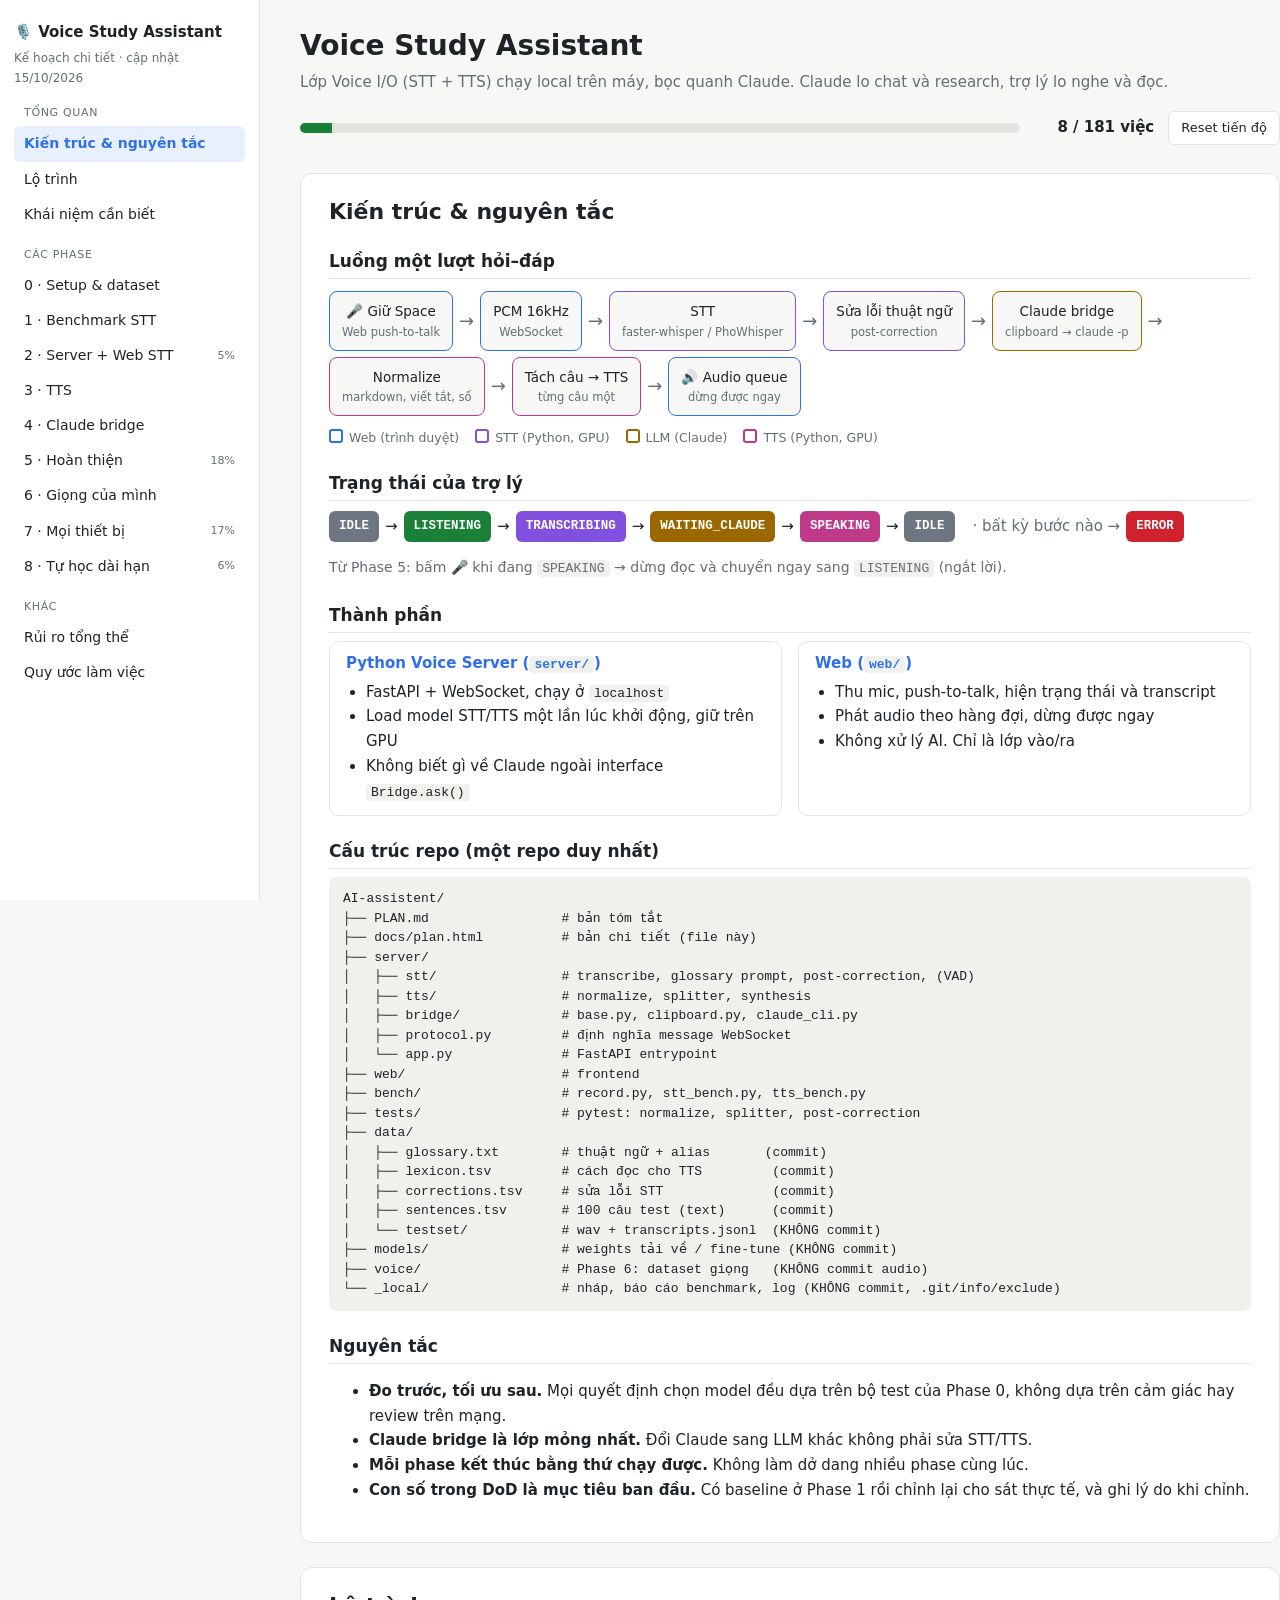
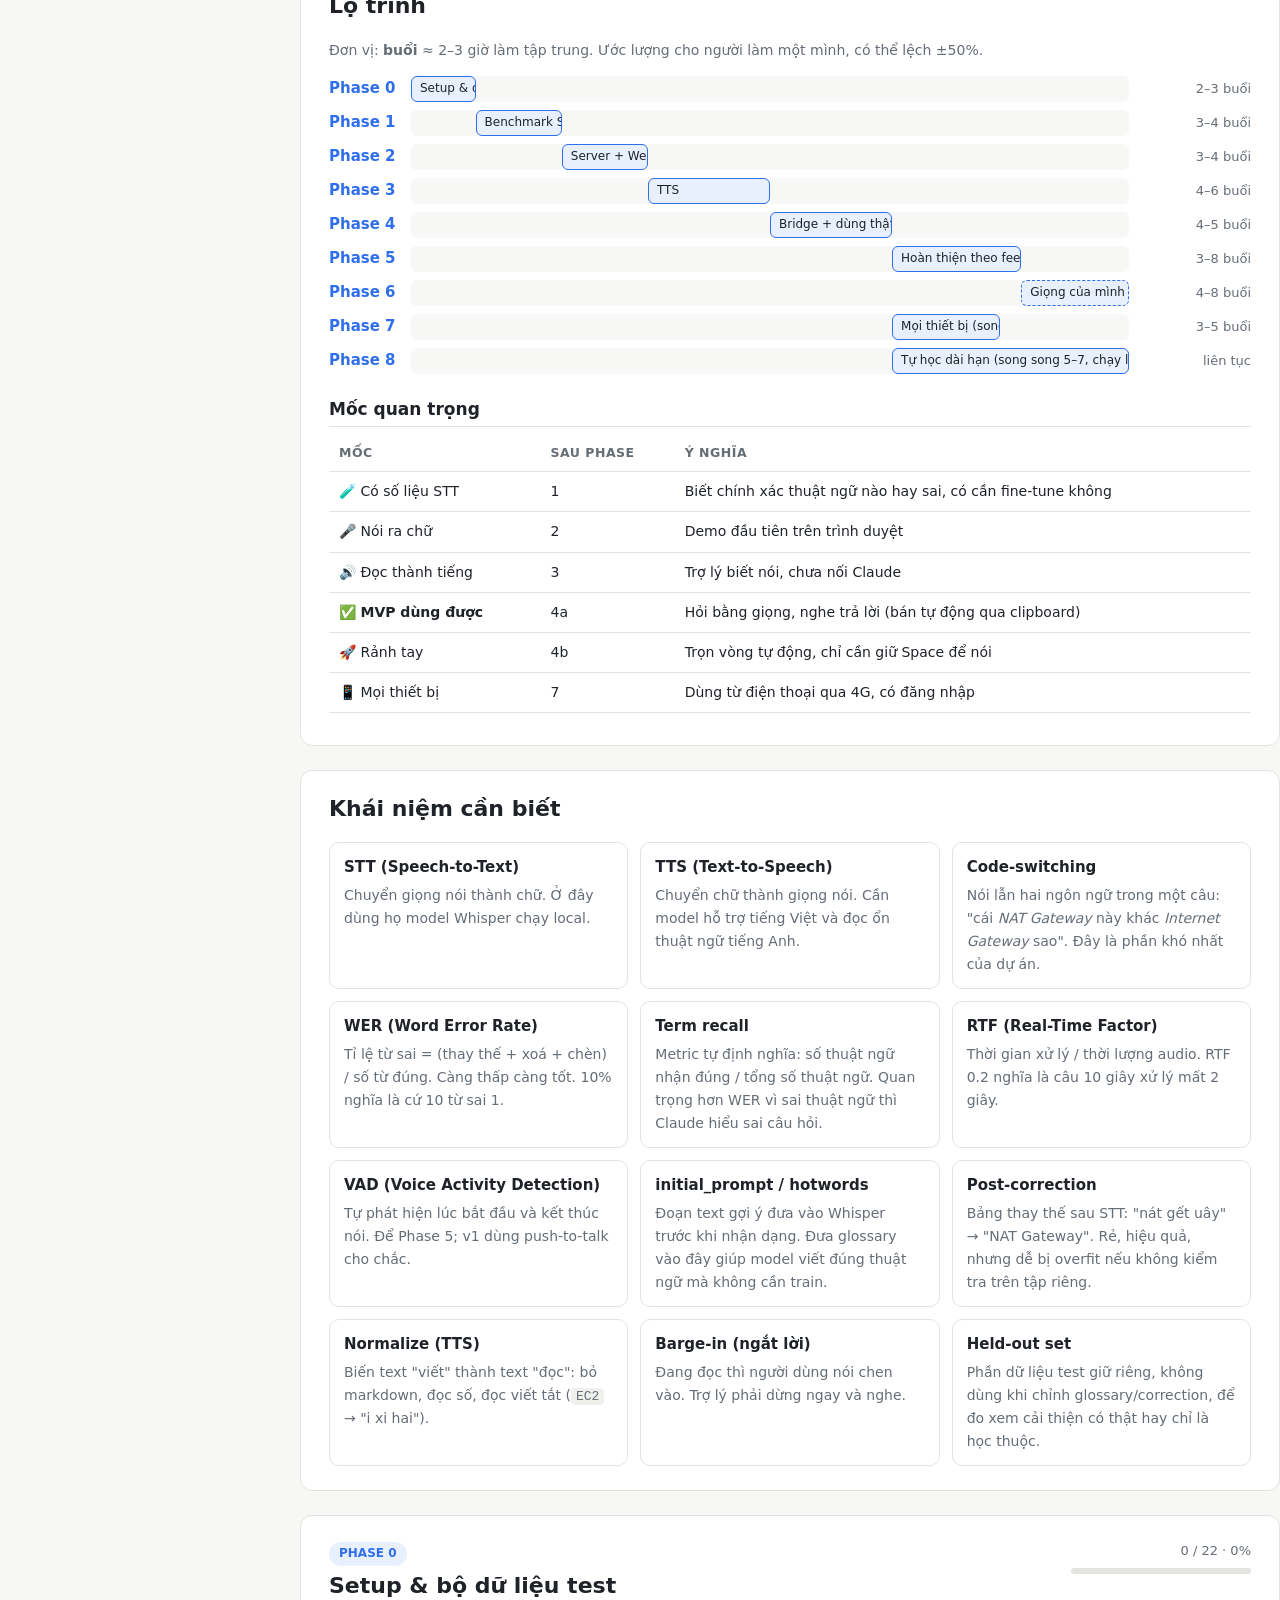
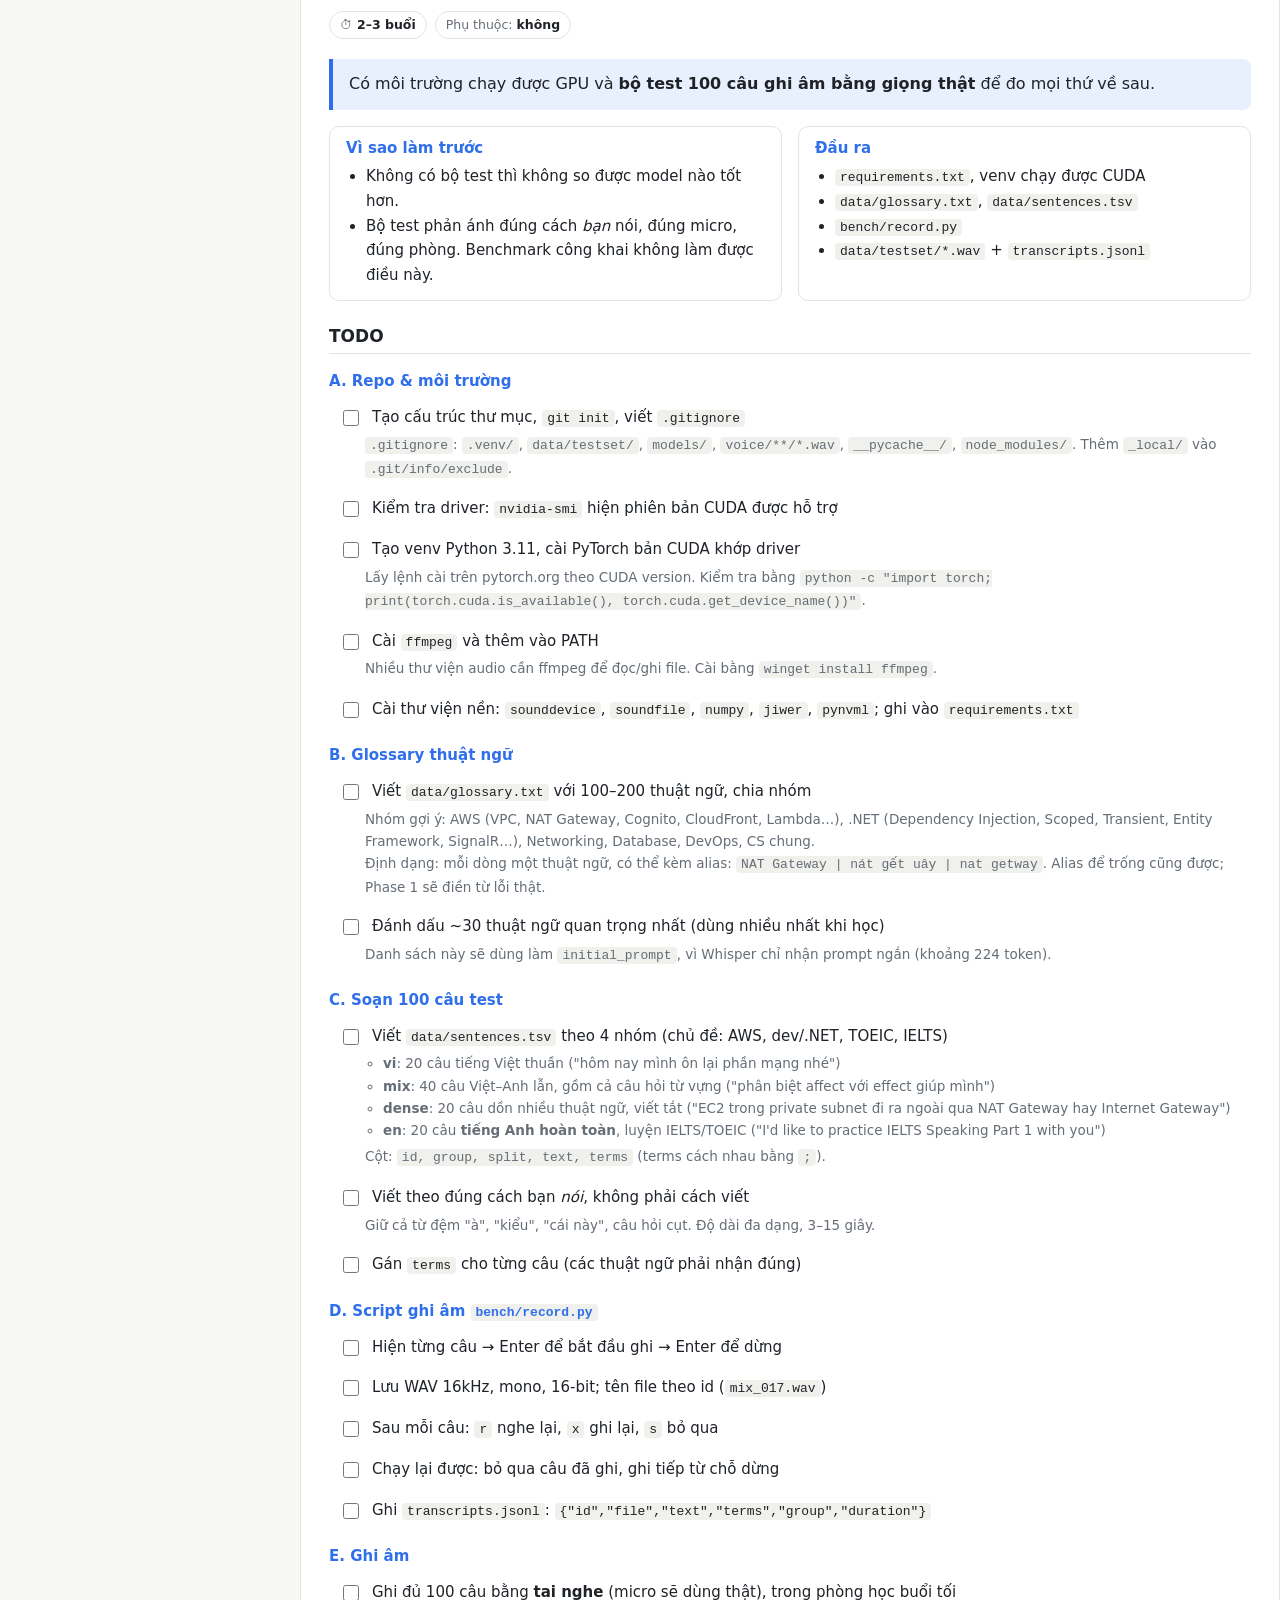
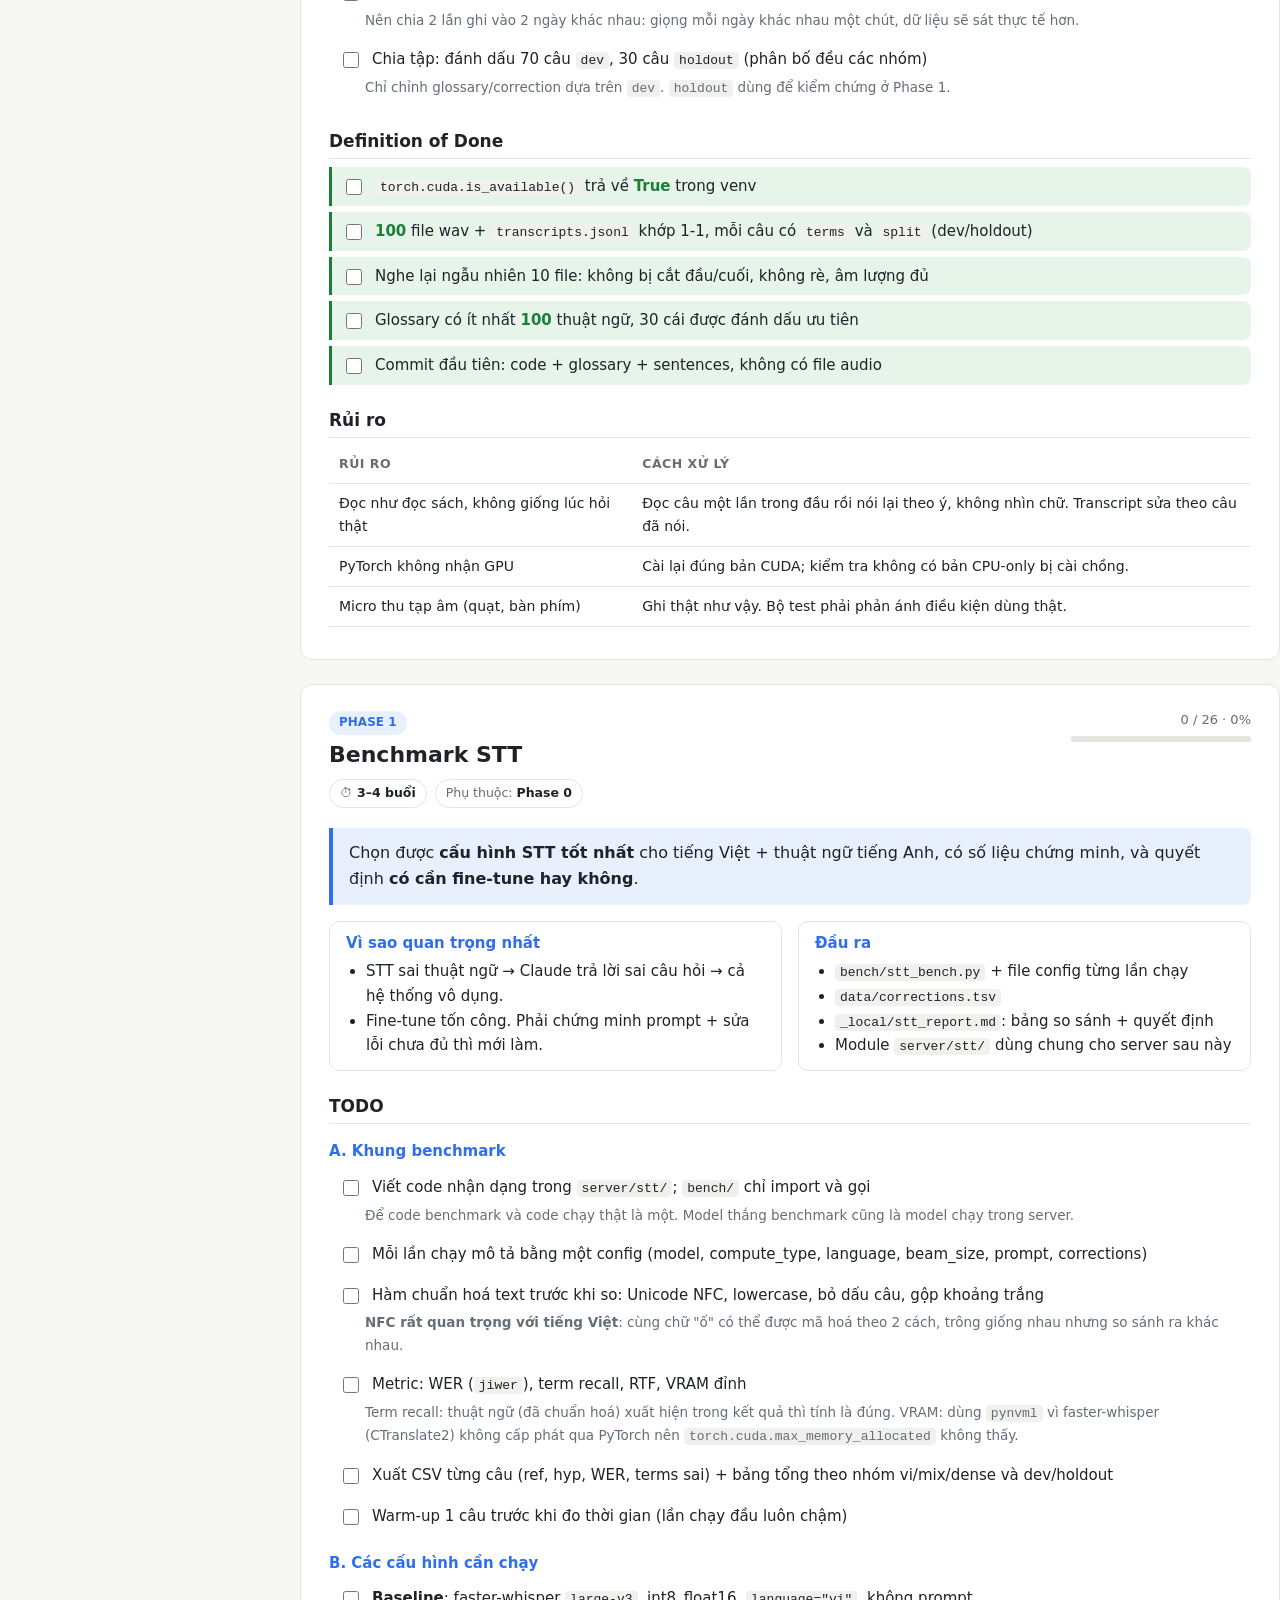
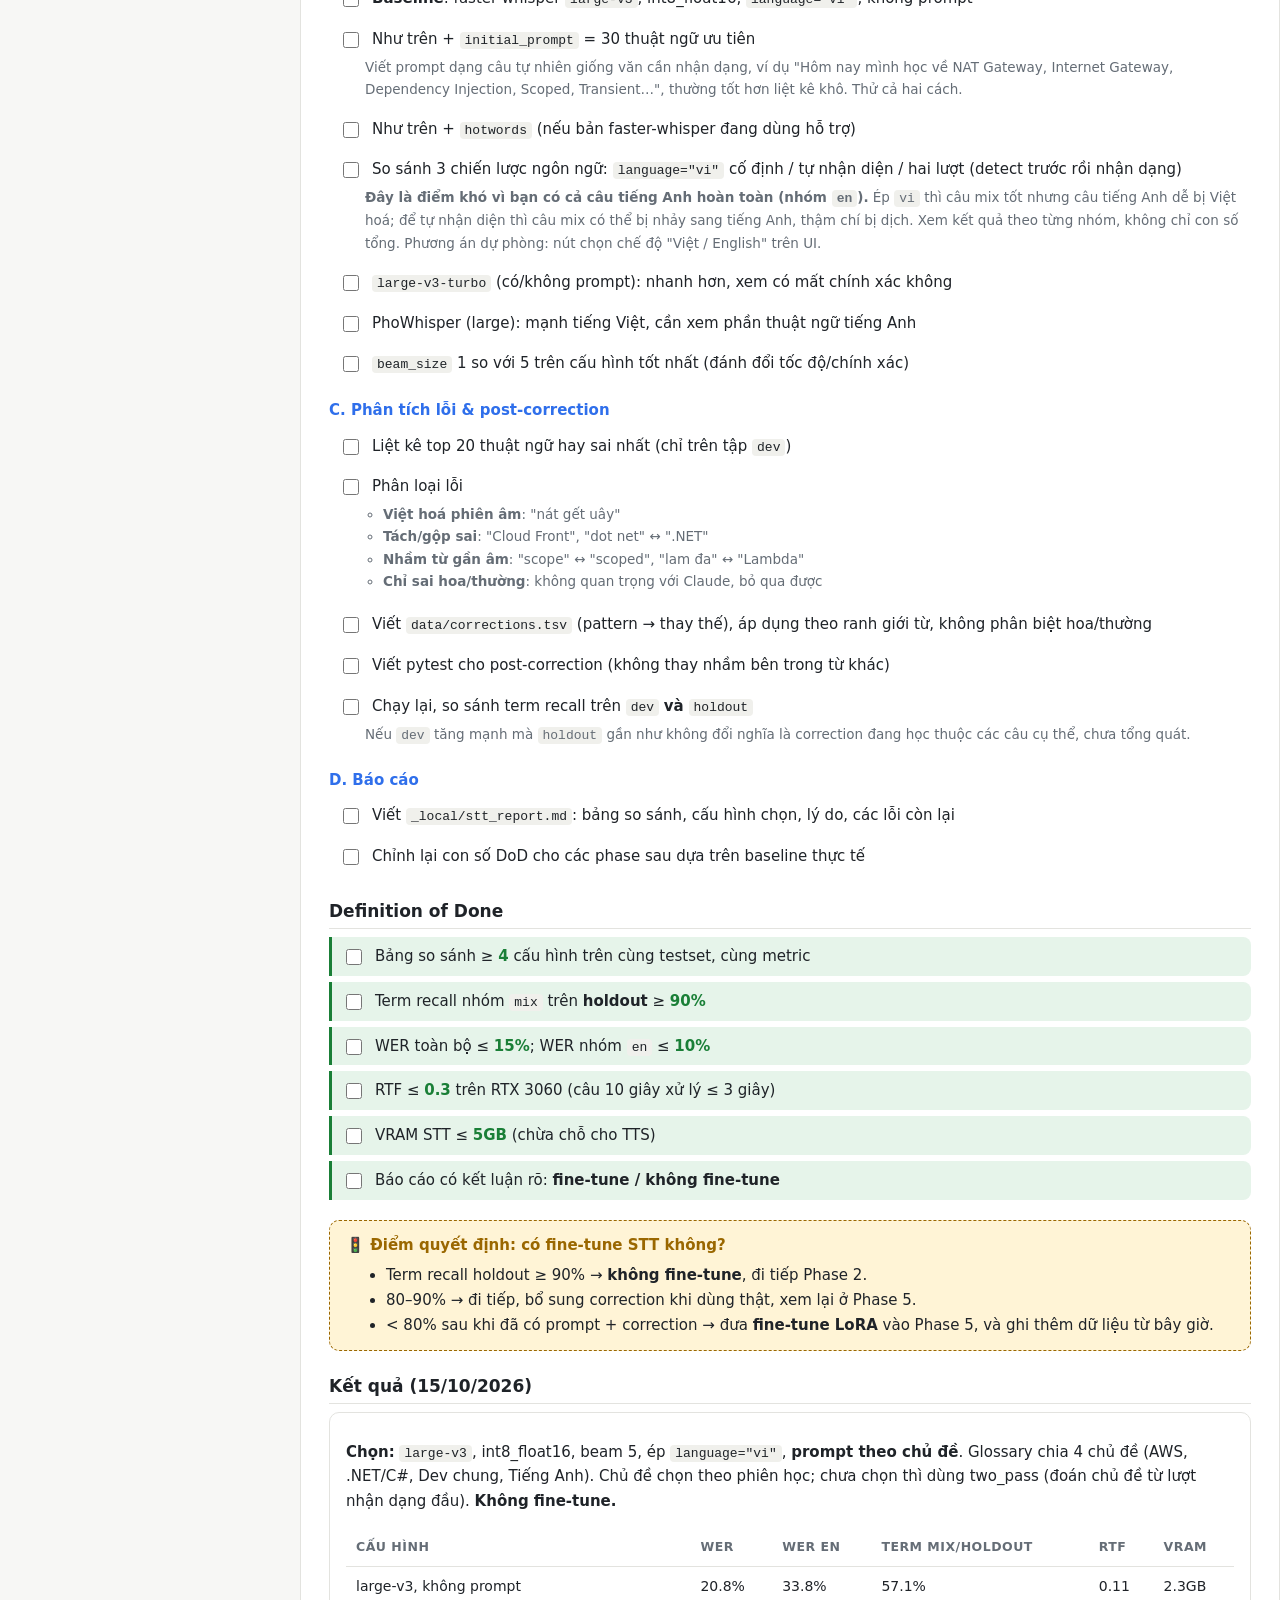
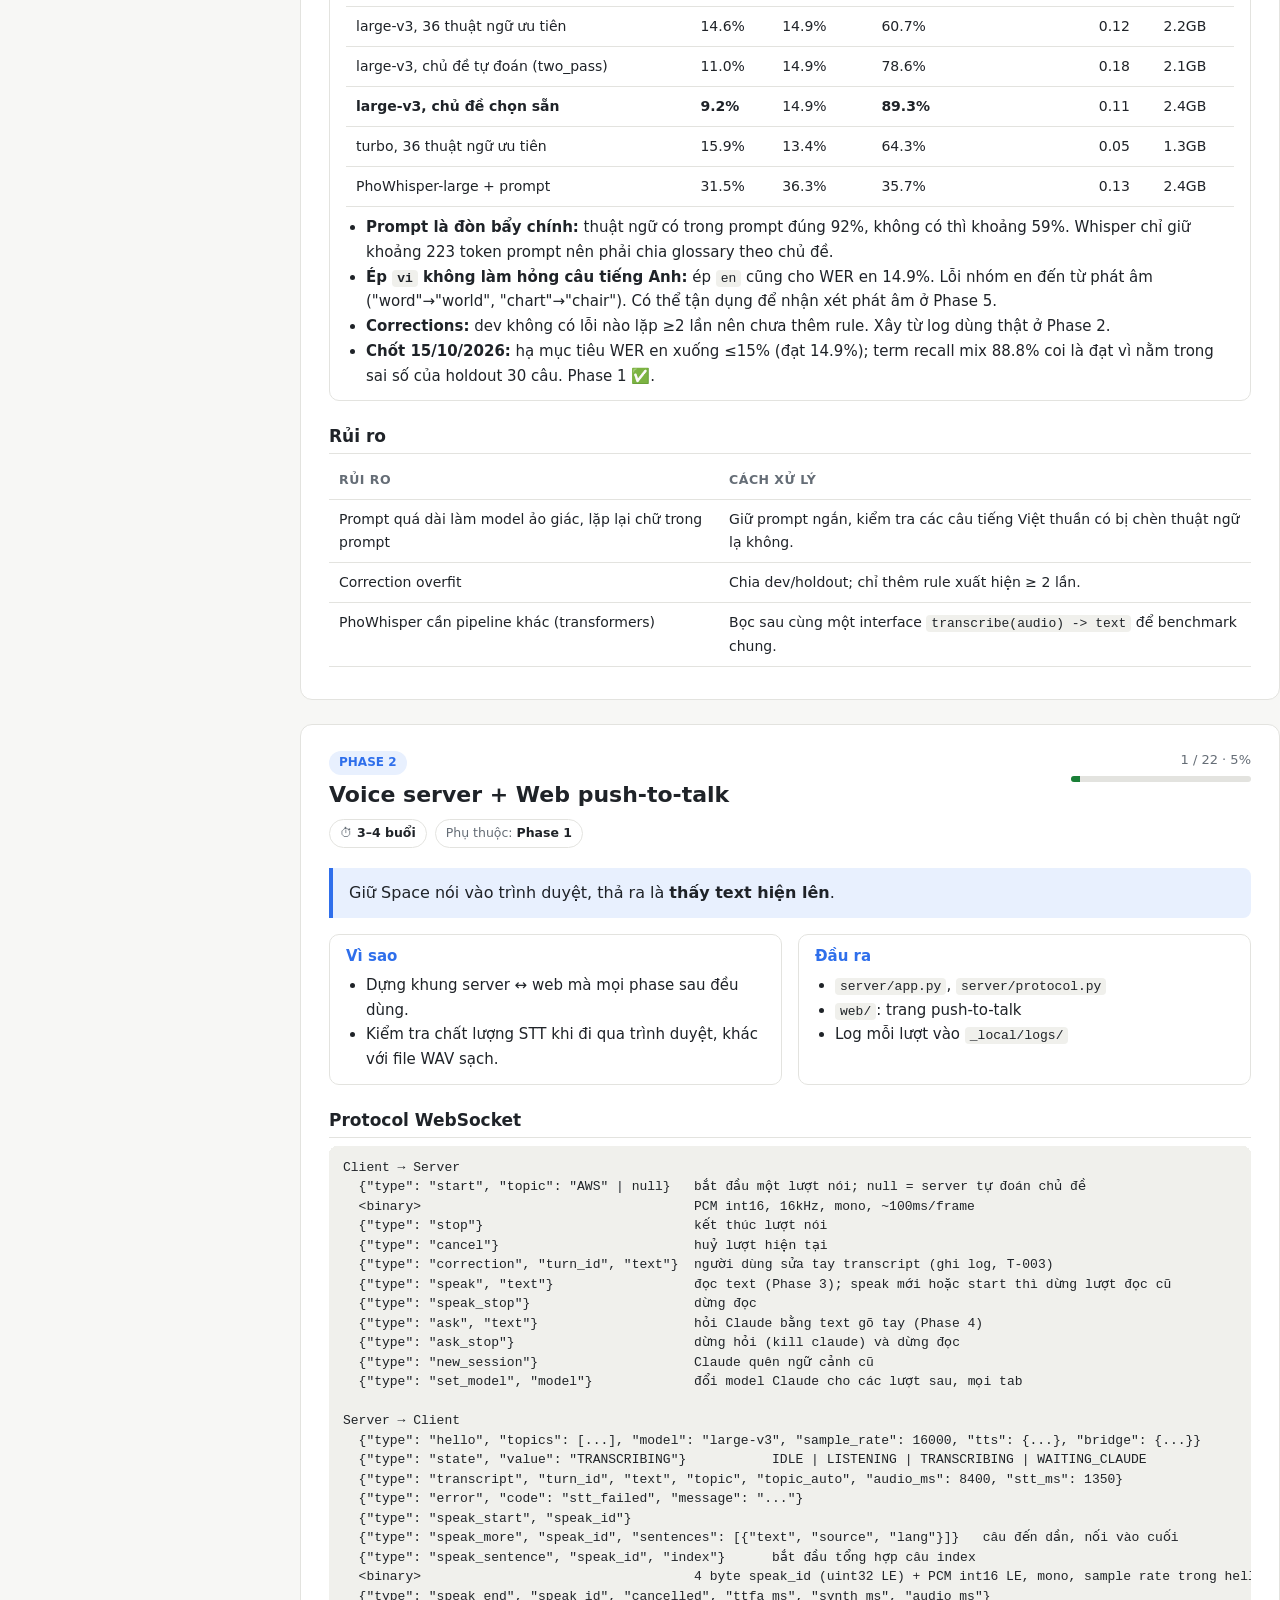
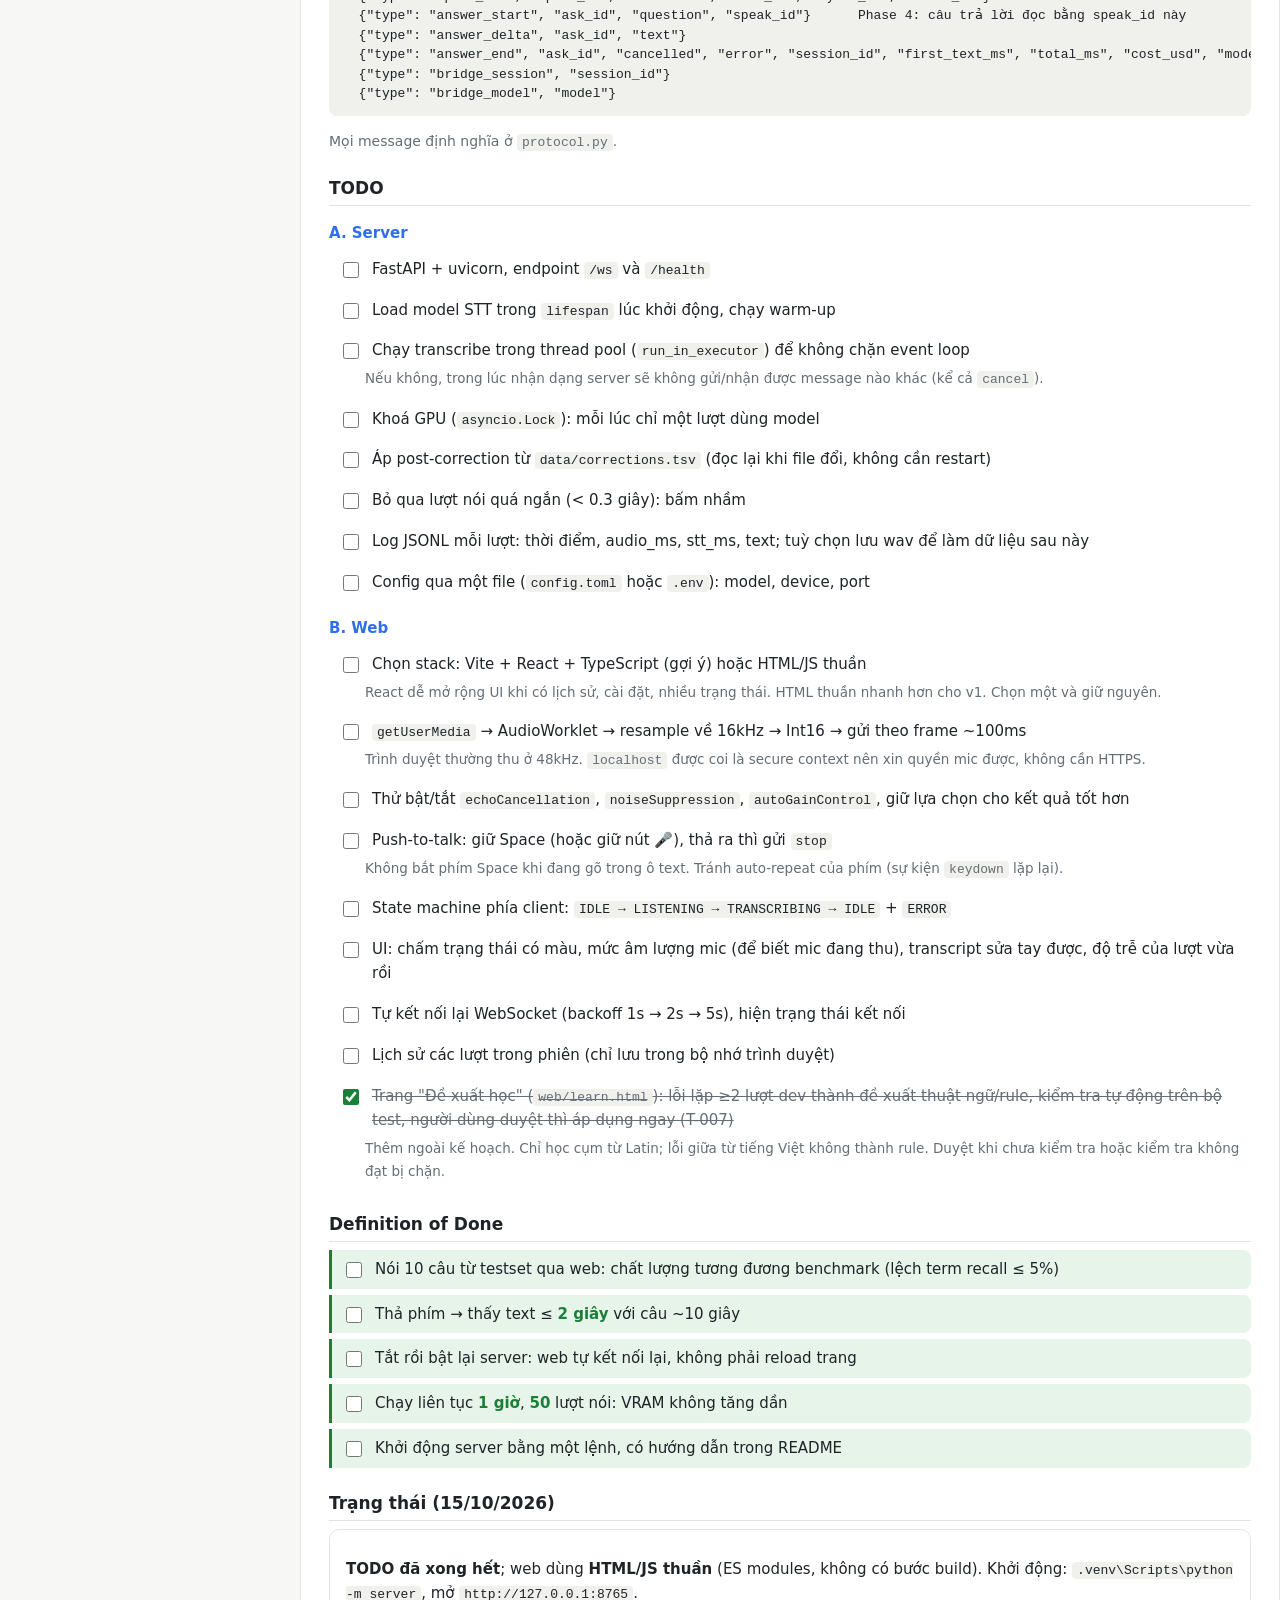
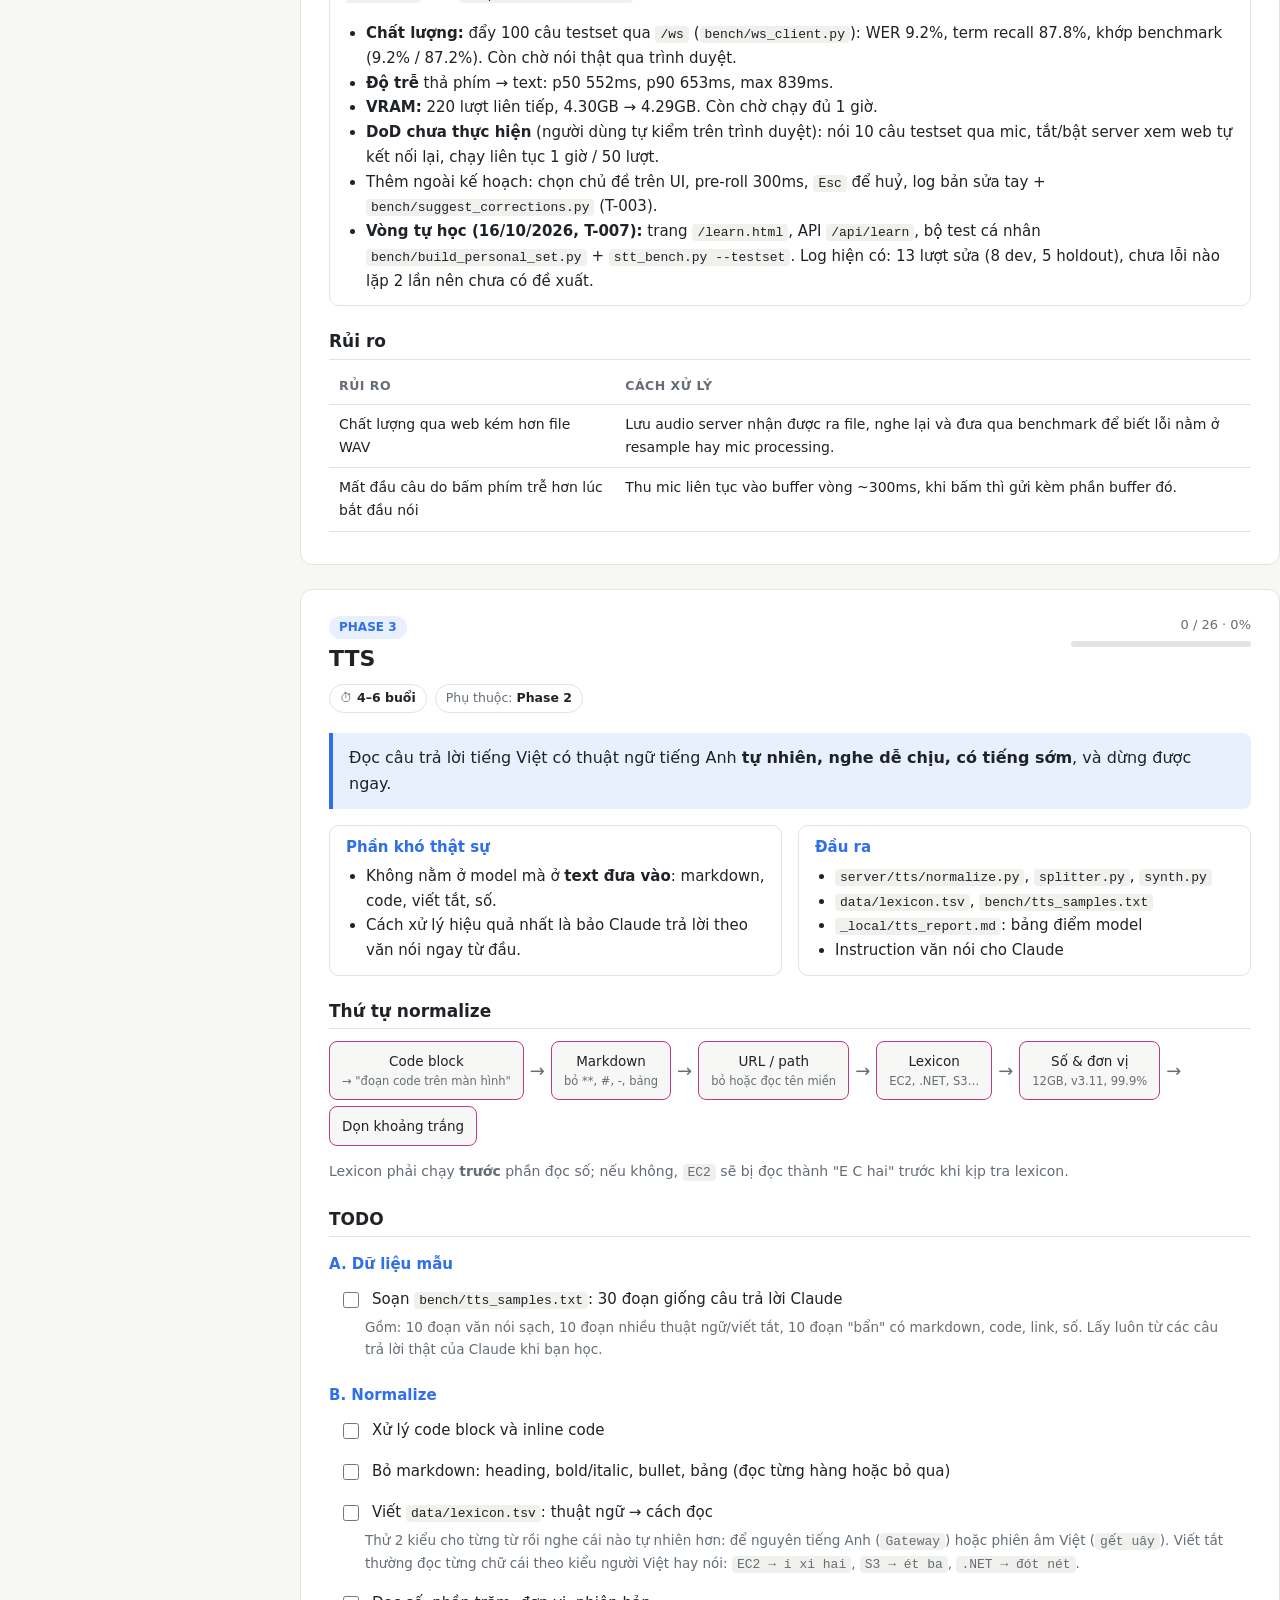
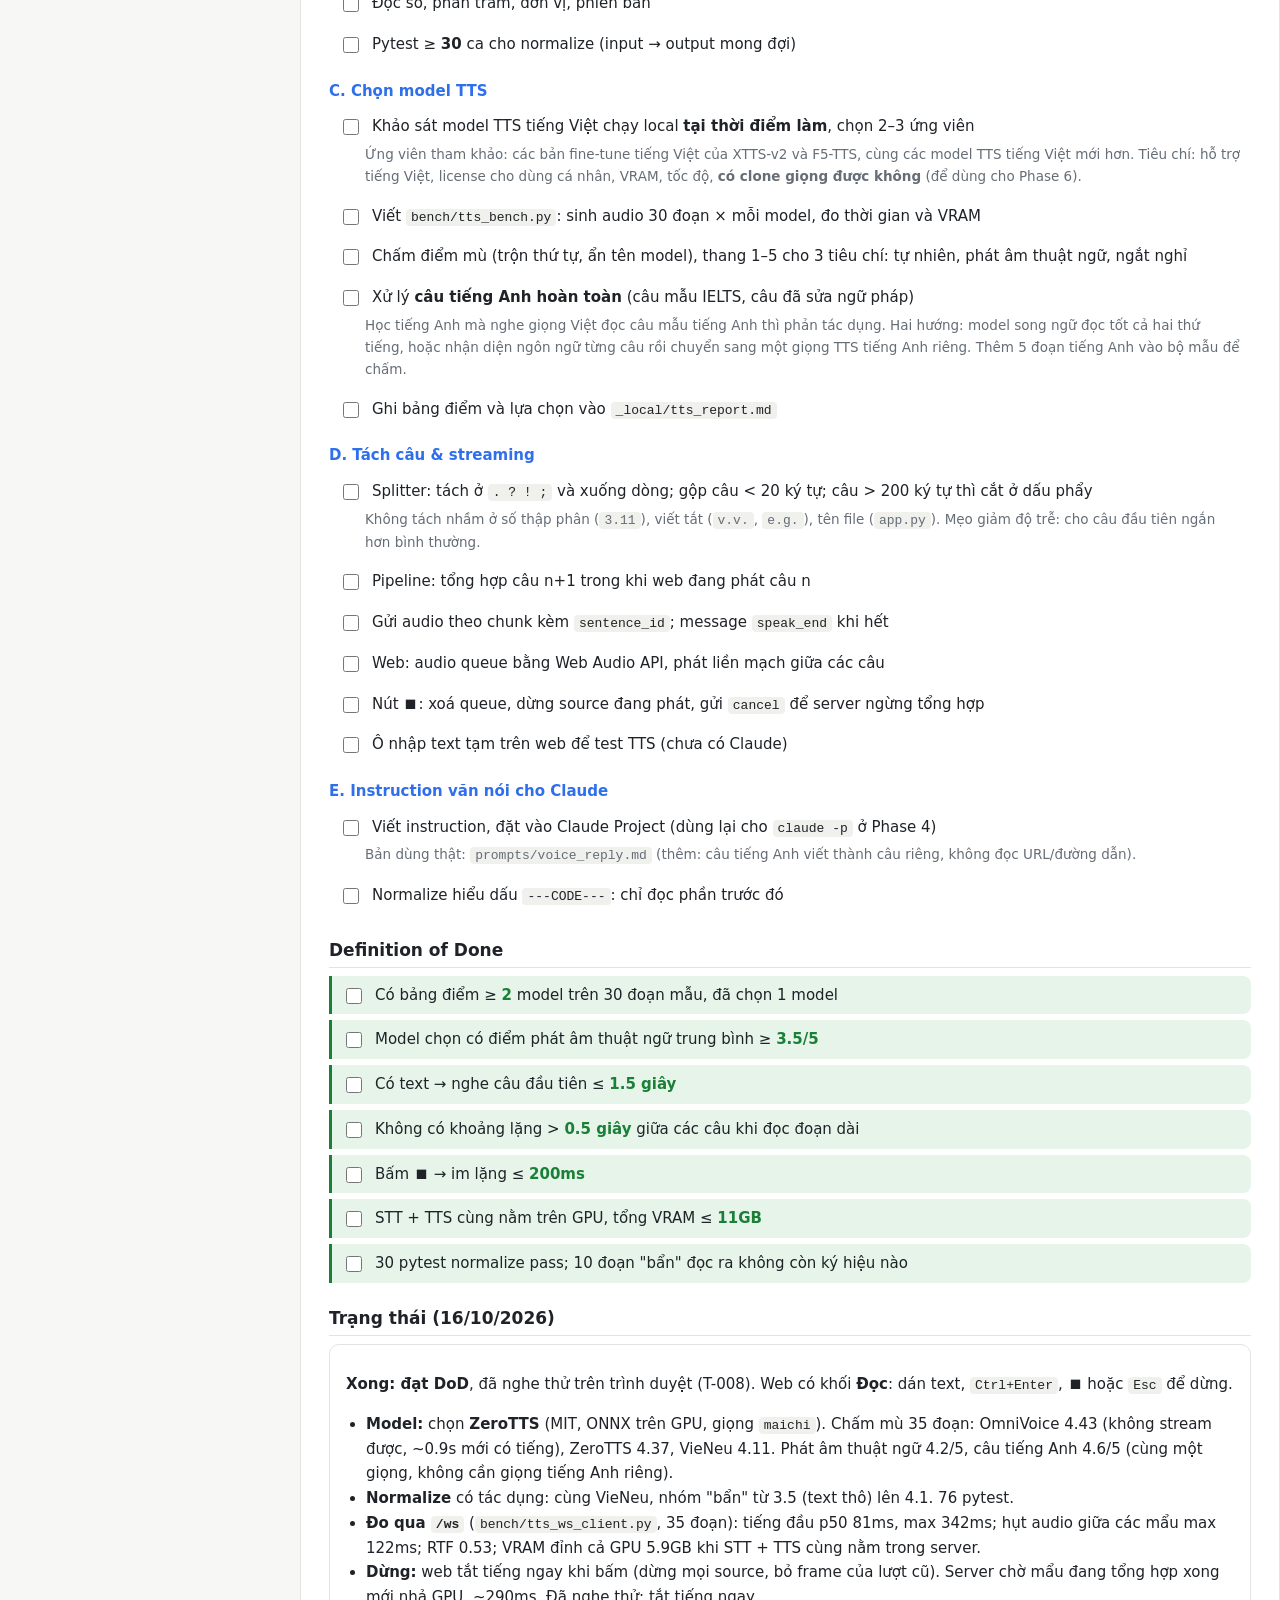
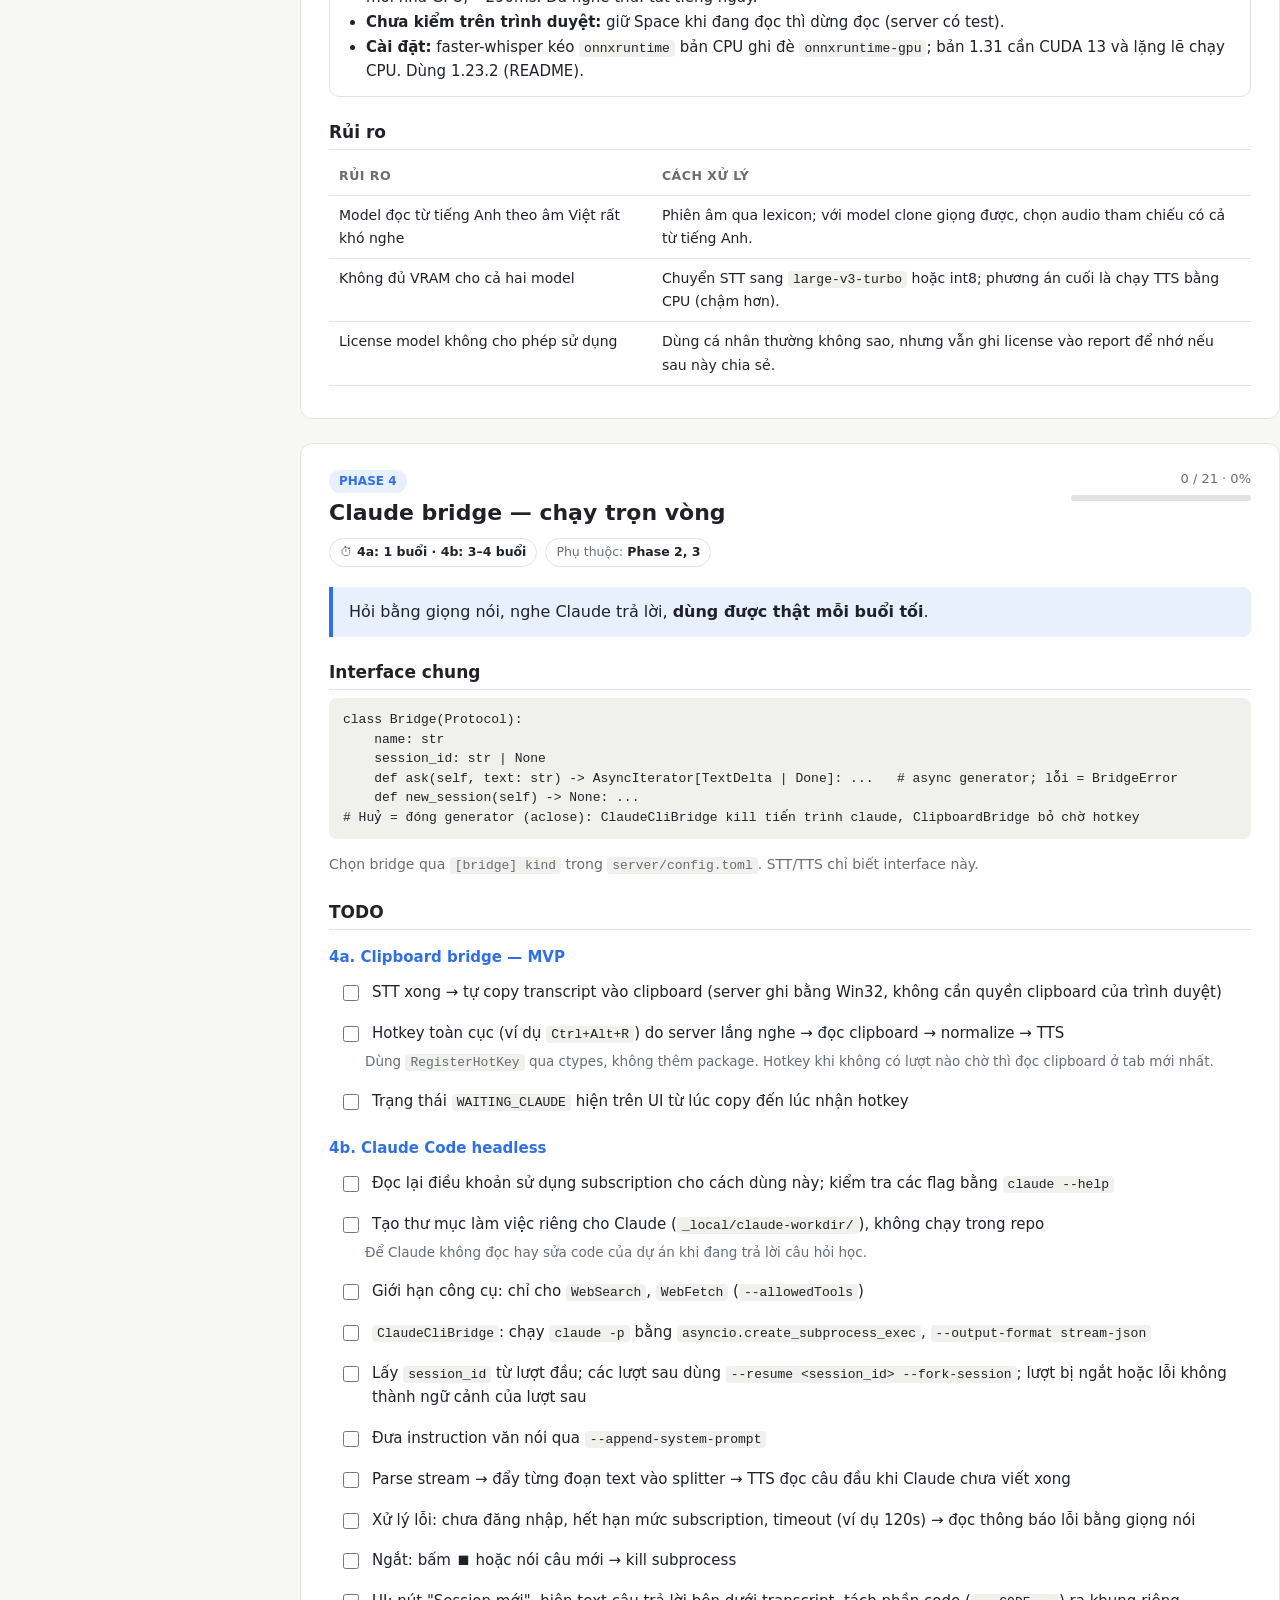
==== docs/plan.html @ 1413abd8 "PWA: cài web lên màn hình chính, giữ màn hình sáng khi đang dùng - web/manifest.json + icon orb (SVG" ====
<!DOCTYPE html>
<html lang="vi">
<head>
<meta charset="UTF-8">
<meta name="viewport" content="width=device-width, initial-scale=1">
<title>Voice Study Assistant — Kế hoạch chi tiết</title>
<style>
  :root {
    --bg: #f7f7f5; --panel: #ffffff; --text: #1f2328; --muted: #656d76; --border: #e3e3df;
    --accent: #2f6feb; --accent-soft: #e8f0fe; --ok: #1a7f37; --ok-soft: #e6f4ea;
    --warn: #9a6700; --warn-soft: #fff4d6; --danger: #cf222e; --danger-soft: #ffebe9;
    --code: #f0f0ec;
  }
  @media (prefers-color-scheme: dark) {
    :root {
      --bg: #0f1115; --panel: #171a21; --text: #e6e6e6; --muted: #9aa4b2; --border: #2a2f3a;
      --accent: #6ea8ff; --accent-soft: #1b2740; --ok: #4ac26b; --ok-soft: #14291b;
      --warn: #e3b341; --warn-soft: #2e2512; --danger: #ff7b72; --danger-soft: #331a1a;
      --code: #1f232b;
    }
  }
  * { box-sizing: border-box; }
  html { scroll-behavior: smooth; scroll-padding-top: 16px; }
  body { margin: 0; background: var(--bg); color: var(--text);
    font: 15px/1.65 "Segoe UI", system-ui, -apple-system, Roboto, sans-serif; }
  code, pre { font-family: "Cascadia Code", Consolas, monospace; font-size: 13px; }
  code { background: var(--code); padding: 1px 5px; border-radius: 4px; }
  pre { background: var(--code); padding: 12px 14px; border-radius: 8px; overflow-x: auto; line-height: 1.5; margin: 8px 0; }
  a { color: var(--accent); text-decoration: none; }
  h1, h2, h3, h4 { line-height: 1.3; }

  .layout { display: grid; grid-template-columns: 260px 1fr; min-height: 100vh; }
  nav { position: sticky; top: 0; height: 100vh; overflow-y: auto; padding: 20px 14px;
    border-right: 1px solid var(--border); background: var(--panel); }
  nav .brand { font-weight: 700; font-size: 15px; margin-bottom: 4px; }
  nav .sub { color: var(--muted); font-size: 12px; margin-bottom: 16px; }
  nav a { display: flex; justify-content: space-between; align-items: center; gap: 8px;
    padding: 6px 10px; border-radius: 6px; color: var(--text); font-size: 14px; }
  nav a:hover { background: var(--accent-soft); }
  nav a.active { background: var(--accent-soft); color: var(--accent); font-weight: 600; }
  nav .group-label { margin: 14px 10px 4px; font-size: 11px; text-transform: uppercase; letter-spacing: .06em; color: var(--muted); }
  nav .pct { font-size: 11px; color: var(--muted); font-variant-numeric: tabular-nums; }
  nav .pct.done { color: var(--ok); font-weight: 700; }

  main { padding: 28px 40px 80px; max-width: 1060px; }
  header.top { margin-bottom: 28px; }
  header.top h1 { margin: 0 0 6px; font-size: 28px; }
  header.top p { margin: 0; color: var(--muted); }
  .overall { display: flex; align-items: center; gap: 14px; margin-top: 16px; }
  .bar { flex: 1; height: 10px; background: var(--border); border-radius: 99px; overflow: hidden; }
  .bar > span { display: block; height: 100%; width: 0; background: var(--ok); transition: width .3s; }
  .overall .label { font-variant-numeric: tabular-nums; font-weight: 600; min-width: 120px; text-align: right; }
  button { font: inherit; font-size: 13px; padding: 5px 12px; border-radius: 6px; cursor: pointer;
    border: 1px solid var(--border); background: var(--panel); color: var(--text); }
  button:hover { border-color: var(--accent); }

  section { background: var(--panel); border: 1px solid var(--border); border-radius: 12px;
    padding: 24px 28px; margin-bottom: 24px; }
  section > h2 { margin-top: 0; font-size: 22px; }
  h3 { font-size: 17px; margin: 24px 0 8px; padding-bottom: 6px; border-bottom: 1px solid var(--border); }
  h4 { font-size: 15px; margin: 18px 0 6px; color: var(--accent); }

  .phase-head { display: flex; justify-content: space-between; align-items: flex-start; gap: 16px; flex-wrap: wrap; }
  .phase-head h2 { margin: 0; font-size: 22px; }
  .badge { display: inline-block; font-size: 12px; font-weight: 700; padding: 2px 10px; border-radius: 99px;
    background: var(--accent-soft); color: var(--accent); margin-bottom: 6px; }
  .chips { display: flex; gap: 8px; flex-wrap: wrap; margin: 10px 0 4px; }
  .chip { font-size: 12.5px; padding: 3px 10px; border-radius: 99px; border: 1px solid var(--border); color: var(--muted); }
  .chip b { color: var(--text); font-weight: 600; }
  .phase-progress { min-width: 180px; text-align: right; font-size: 13px; color: var(--muted); }
  .phase-progress .bar { margin-top: 6px; height: 6px; }

  .goal { font-size: 16px; padding: 12px 16px; border-left: 4px solid var(--accent); background: var(--accent-soft);
    border-radius: 0 8px 8px 0; margin: 16px 0; }
  .grid2 { display: grid; grid-template-columns: 1fr 1fr; gap: 16px; }
  .box { border: 1px solid var(--border); border-radius: 10px; padding: 12px 16px; }
  .box h4 { margin-top: 0; }
  .box ul { margin: 0; padding-left: 20px; }

  ul.tasks { list-style: none; padding: 0; margin: 4px 0; }
  ul.tasks > li { padding: 7px 10px; border-radius: 8px; margin: 2px 0; }
  ul.tasks > li:hover { background: var(--bg); }
  ul.tasks label { display: flex; gap: 10px; align-items: flex-start; cursor: pointer; }
  ul.tasks input { margin-top: 5px; width: 16px; height: 16px; accent-color: var(--ok); flex-shrink: 0; }
  ul.tasks li.checked .t { color: var(--muted); text-decoration: line-through; }
  .hint { margin: 4px 0 0 26px; font-size: 13.5px; color: var(--muted); }
  .hint ul { margin: 4px 0; padding-left: 18px; }
  ul.dod > li { border-left: 3px solid var(--ok); background: var(--ok-soft); margin: 6px 0; border-radius: 0 8px 8px 0; }
  ul.dod > li:hover { background: var(--ok-soft); }
  .metric { font-weight: 700; color: var(--ok); }

  table { width: 100%; border-collapse: collapse; margin: 8px 0; font-size: 14px; }
  th, td { text-align: left; padding: 8px 10px; border-bottom: 1px solid var(--border); vertical-align: top; }
  th { font-size: 12.5px; text-transform: uppercase; letter-spacing: .04em; color: var(--muted); }

  .gate { margin-top: 20px; border: 1px dashed var(--warn); background: var(--warn-soft); border-radius: 10px; padding: 12px 16px; }
  .gate b.t { color: var(--warn); }
  .note { border-left: 4px solid var(--muted); padding: 8px 14px; background: var(--bg); border-radius: 0 8px 8px 0; margin: 12px 0; font-size: 14px; }
  .warn { border-left-color: var(--danger); background: var(--danger-soft); }

  /* Sơ đồ pipeline */
  .flow { display: flex; flex-wrap: wrap; align-items: center; gap: 6px; margin: 12px 0; }
  .flow .node { padding: 8px 12px; border-radius: 8px; border: 1px solid var(--border); background: var(--bg); font-size: 13.5px; text-align: center; }
  .flow .node small { display: block; color: var(--muted); font-size: 11.5px; }
  .flow .node.stt { border-color: #8250df; }
  .flow .node.tts { border-color: #bf3989; }
  .flow .node.llm { border-color: var(--warn); }
  .flow .node.web { border-color: var(--accent); }
  .flow .arrow { color: var(--muted); font-size: 18px; }
  .legend { display: flex; gap: 16px; flex-wrap: wrap; font-size: 12.5px; color: var(--muted); }
  .legend span::before { content: ""; display: inline-block; width: 10px; height: 10px; border-radius: 3px; margin-right: 6px; border: 2px solid; vertical-align: -1px; }
  .legend .l-web::before { border-color: var(--accent); }
  .legend .l-stt::before { border-color: #8250df; }
  .legend .l-llm::before { border-color: var(--warn); }
  .legend .l-tts::before { border-color: #bf3989; }

  .states { display: flex; flex-wrap: wrap; gap: 6px; align-items: center; margin: 10px 0; }
  .state { font-family: Consolas, monospace; font-size: 12.5px; font-weight: 700; padding: 5px 10px; border-radius: 6px; color: #fff; }
  .s-idle { background: #6e7781; } .s-listen { background: #1a7f37; } .s-trans { background: #8250df; }
  .s-wait { background: #9a6700; } .s-speak { background: #bf3989; } .s-err { background: #cf222e; }

  /* Roadmap */
  .roadmap { display: grid; gap: 8px; }
  .rm-row { display: grid; grid-template-columns: 70px 1fr 110px; gap: 12px; align-items: center; }
  .rm-row .ph { font-weight: 700; color: var(--accent); }
  .rm-track { position: relative; height: 26px; background: var(--bg); border-radius: 6px; }
  .rm-track span { position: absolute; top: 0; bottom: 0; border-radius: 6px; background: var(--accent-soft);
    border: 1px solid var(--accent); font-size: 12px; padding: 0 8px; display: flex; align-items: center; white-space: nowrap; overflow: hidden; }
  .rm-track span.opt { border-style: dashed; }
  .rm-row .dur { font-size: 13px; color: var(--muted); text-align: right; }

  .concepts { display: grid; grid-template-columns: repeat(auto-fill, minmax(280px, 1fr)); gap: 12px; }
  .concept { border: 1px solid var(--border); border-radius: 10px; padding: 12px 14px; }
  .concept b { display: block; margin-bottom: 4px; }
  .concept p { margin: 0; font-size: 14px; color: var(--muted); }

  @media (max-width: 900px) {
    .layout { grid-template-columns: 1fr; }
    nav { position: static; height: auto; border-right: 0; border-bottom: 1px solid var(--border); }
    main { padding: 20px 16px; }
    .grid2 { grid-template-columns: 1fr; }
  }
  @media print {
    nav, button { display: none; }
    .layout { grid-template-columns: 1fr; }
    section { break-inside: avoid-page; }
  }
</style>
</head>
<body>
<div class="layout">

<nav id="toc">
  <div class="brand">🎙️ Voice Study Assistant</div>
  <div class="sub">Kế hoạch chi tiết · cập nhật 15/10/2026</div>
  <div class="group-label">Tổng quan</div>
  <a href="#overview">Kiến trúc &amp; nguyên tắc</a>
  <a href="#roadmap">Lộ trình</a>
  <a href="#concepts">Khái niệm cần biết</a>
  <div class="group-label">Các phase</div>
  <a href="#phase0">0 · Setup &amp; dataset <span class="pct" data-for="phase0"></span></a>
  <a href="#phase1">1 · Benchmark STT <span class="pct" data-for="phase1"></span></a>
  <a href="#phase2">2 · Server + Web STT <span class="pct" data-for="phase2"></span></a>
  <a href="#phase3">3 · TTS <span class="pct" data-for="phase3"></span></a>
  <a href="#phase4">4 · Claude bridge <span class="pct" data-for="phase4"></span></a>
  <a href="#phase5">5 · Hoàn thiện <span class="pct" data-for="phase5"></span></a>
  <a href="#phase6">6 · Giọng của mình <span class="pct" data-for="phase6"></span></a>
  <a href="#phase7">7 · Mọi thiết bị <span class="pct" data-for="phase7"></span></a>
  <a href="#phase8">8 · Tự học dài hạn <span class="pct" data-for="phase8"></span></a>
  <div class="group-label">Khác</div>
  <a href="#risks">Rủi ro tổng thể</a>
  <a href="#rules">Quy ước làm việc</a>
</nav>

<main>
<header class="top">
  <h1>Voice Study Assistant</h1>
  <p>Lớp Voice I/O (STT + TTS) chạy local trên máy, bọc quanh Claude. Claude lo chat và research, trợ lý lo nghe và đọc.</p>
  <div class="overall">
    <div class="bar"><span id="overallBar"></span></div>
    <div class="label" id="overallLabel">0 / 0</div>
    <button id="resetBtn" title="Bỏ tick tất cả checkbox">Reset tiến độ</button>
  </div>
</header>

<!-- ============ TỔNG QUAN ============ -->
<section id="overview">
  <h2>Kiến trúc &amp; nguyên tắc</h2>

  <h3>Luồng một lượt hỏi–đáp</h3>
  <div class="flow">
    <div class="node web">🎤 Giữ Space<small>Web push-to-talk</small></div><span class="arrow">→</span>
    <div class="node web">PCM 16kHz<small>WebSocket</small></div><span class="arrow">→</span>
    <div class="node stt">STT<small>faster-whisper / PhoWhisper</small></div><span class="arrow">→</span>
    <div class="node stt">Sửa lỗi thuật ngữ<small>post-correction</small></div><span class="arrow">→</span>
    <div class="node llm">Claude bridge<small>clipboard → claude -p</small></div><span class="arrow">→</span>
    <div class="node tts">Normalize<small>markdown, viết tắt, số</small></div><span class="arrow">→</span>
    <div class="node tts">Tách câu → TTS<small>từng câu một</small></div><span class="arrow">→</span>
    <div class="node web">🔊 Audio queue<small>dừng được ngay</small></div>
  </div>
  <div class="legend"><span class="l-web">Web (trình duyệt)</span><span class="l-stt">STT (Python, GPU)</span><span class="l-llm">LLM (Claude)</span><span class="l-tts">TTS (Python, GPU)</span></div>

  <h3>Trạng thái của trợ lý</h3>
  <div class="states">
    <span class="state s-idle">IDLE</span><span class="arrow">→</span>
    <span class="state s-listen">LISTENING</span><span class="arrow">→</span>
    <span class="state s-trans">TRANSCRIBING</span><span class="arrow">→</span>
    <span class="state s-wait">WAITING_CLAUDE</span><span class="arrow">→</span>
    <span class="state s-speak">SPEAKING</span><span class="arrow">→</span>
    <span class="state s-idle">IDLE</span>
    <span style="margin-left:12px;color:var(--muted)">· bất kỳ bước nào →</span>
    <span class="state s-err">ERROR</span>
  </div>
  <p style="font-size:14px;color:var(--muted)">Từ Phase 5: bấm 🎤 khi đang <code>SPEAKING</code> → dừng đọc và chuyển ngay sang <code>LISTENING</code> (ngắt lời).</p>

  <h3>Thành phần</h3>
  <div class="grid2">
    <div class="box">
      <h4>Python Voice Server (<code>server/</code>)</h4>
      <ul>
        <li>FastAPI + WebSocket, chạy ở <code>localhost</code></li>
        <li>Load model STT/TTS một lần lúc khởi động, giữ trên GPU</li>
        <li>Không biết gì về Claude ngoài interface <code>Bridge.ask()</code></li>
      </ul>
    </div>
    <div class="box">
      <h4>Web (<code>web/</code>)</h4>
      <ul>
        <li>Thu mic, push-to-talk, hiện trạng thái và transcript</li>
        <li>Phát audio theo hàng đợi, dừng được ngay</li>
        <li>Không xử lý AI. Chỉ là lớp vào/ra</li>
      </ul>
    </div>
  </div>

  <h3>Cấu trúc repo (một repo duy nhất)</h3>
<pre>AI-assistent/
├── PLAN.md                 # bản tóm tắt
├── docs/plan.html          # bản chi tiết (file này)
├── server/
│   ├── stt/                # transcribe, glossary prompt, post-correction, (VAD)
│   ├── tts/                # normalize, splitter, synthesis
│   ├── bridge/             # base.py, clipboard.py, claude_cli.py
│   ├── protocol.py         # định nghĩa message WebSocket
│   └── app.py              # FastAPI entrypoint
├── web/                    # frontend
├── bench/                  # record.py, stt_bench.py, tts_bench.py
├── tests/                  # pytest: normalize, splitter, post-correction
├── data/
│   ├── glossary.txt        # thuật ngữ + alias       (commit)
│   ├── lexicon.tsv         # cách đọc cho TTS         (commit)
│   ├── corrections.tsv     # sửa lỗi STT              (commit)
│   ├── sentences.tsv       # 100 câu test (text)      (commit)
│   └── testset/            # wav + transcripts.jsonl  (KHÔNG commit)
├── models/                 # weights tải về / fine-tune (KHÔNG commit)
├── voice/                  # Phase 6: dataset giọng   (KHÔNG commit audio)
└── _local/                 # nháp, báo cáo benchmark, log (KHÔNG commit, .git/info/exclude)</pre>

  <h3>Nguyên tắc</h3>
  <ul>
    <li><b>Đo trước, tối ưu sau.</b> Mọi quyết định chọn model đều dựa trên bộ test của Phase 0, không dựa trên cảm giác hay review trên mạng.</li>
    <li><b>Claude bridge là lớp mỏng nhất.</b> Đổi Claude sang LLM khác không phải sửa STT/TTS.</li>
    <li><b>Mỗi phase kết thúc bằng thứ chạy được.</b> Không làm dở dang nhiều phase cùng lúc.</li>
    <li><b>Con số trong DoD là mục tiêu ban đầu.</b> Có baseline ở Phase 1 rồi chỉnh lại cho sát thực tế, và ghi lý do khi chỉnh.</li>
  </ul>
</section>

<!-- ============ LỘ TRÌNH ============ -->
<section id="roadmap">
  <h2>Lộ trình</h2>
  <p style="color:var(--muted);font-size:14px">Đơn vị: <b>buổi</b> ≈ 2–3 giờ làm tập trung. Ước lượng cho người làm một mình, có thể lệch ±50%.</p>
  <div class="roadmap">
    <div class="rm-row"><div class="ph">Phase 0</div><div class="rm-track"><span style="left:0;width:9%">Setup &amp; dataset</span></div><div class="dur">2–3 buổi</div></div>
    <div class="rm-row"><div class="ph">Phase 1</div><div class="rm-track"><span style="left:9%;width:12%">Benchmark STT</span></div><div class="dur">3–4 buổi</div></div>
    <div class="rm-row"><div class="ph">Phase 2</div><div class="rm-track"><span style="left:21%;width:12%">Server + Web STT</span></div><div class="dur">3–4 buổi</div></div>
    <div class="rm-row"><div class="ph">Phase 3</div><div class="rm-track"><span style="left:33%;width:17%">TTS</span></div><div class="dur">4–6 buổi</div></div>
    <div class="rm-row"><div class="ph">Phase 4</div><div class="rm-track"><span style="left:50%;width:17%">Bridge + dùng thật 3 tối</span></div><div class="dur">4–5 buổi</div></div>
    <div class="rm-row"><div class="ph">Phase 5</div><div class="rm-track"><span style="left:67%;width:18%">Hoàn thiện theo feedback</span></div><div class="dur">3–8 buổi</div></div>
    <div class="rm-row"><div class="ph">Phase 6</div><div class="rm-track"><span class="opt" style="left:85%;width:15%">Giọng của mình (tuỳ chọn)</span></div><div class="dur">4–8 buổi</div></div>
    <div class="rm-row"><div class="ph">Phase 7</div><div class="rm-track"><span style="left:67%;width:15%">Mọi thiết bị (song song 5/6)</span></div><div class="dur">3–5 buổi</div></div>
    <div class="rm-row"><div class="ph">Phase 8</div><div class="rm-track"><span style="left:67%;width:33%">Tự học dài hạn (song song 5–7, chạy liên tục)</span></div><div class="dur">liên tục</div></div>
  </div>

  <h3>Mốc quan trọng</h3>
  <table>
    <tr><th>Mốc</th><th>Sau phase</th><th>Ý nghĩa</th></tr>
    <tr><td>🧪 Có số liệu STT</td><td>1</td><td>Biết chính xác thuật ngữ nào hay sai, có cần fine-tune không</td></tr>
    <tr><td>🎤 Nói ra chữ</td><td>2</td><td>Demo đầu tiên trên trình duyệt</td></tr>
    <tr><td>🔊 Đọc thành tiếng</td><td>3</td><td>Trợ lý biết nói, chưa nối Claude</td></tr>
    <tr><td>✅ <b>MVP dùng được</b></td><td>4a</td><td>Hỏi bằng giọng, nghe trả lời (bán tự động qua clipboard)</td></tr>
    <tr><td>🚀 Rảnh tay</td><td>4b</td><td>Trọn vòng tự động, chỉ cần giữ Space để nói</td></tr>
    <tr><td>📱 Mọi thiết bị</td><td>7</td><td>Dùng từ điện thoại qua 4G, có đăng nhập</td></tr>
  </table>
</section>

<!-- ============ KHÁI NIỆM ============ -->
<section id="concepts">
  <h2>Khái niệm cần biết</h2>
  <div class="concepts">
    <div class="concept"><b>STT (Speech-to-Text)</b><p>Chuyển giọng nói thành chữ. Ở đây dùng họ model Whisper chạy local.</p></div>
    <div class="concept"><b>TTS (Text-to-Speech)</b><p>Chuyển chữ thành giọng nói. Cần model hỗ trợ tiếng Việt và đọc ổn thuật ngữ tiếng Anh.</p></div>
    <div class="concept"><b>Code-switching</b><p>Nói lẫn hai ngôn ngữ trong một câu: "cái <i>NAT Gateway</i> này khác <i>Internet Gateway</i> sao". Đây là phần khó nhất của dự án.</p></div>
    <div class="concept"><b>WER (Word Error Rate)</b><p>Tỉ lệ từ sai = (thay thế + xoá + chèn) / số từ đúng. Càng thấp càng tốt. 10% nghĩa là cứ 10 từ sai 1.</p></div>
    <div class="concept"><b>Term recall</b><p>Metric tự định nghĩa: số thuật ngữ nhận đúng / tổng số thuật ngữ. Quan trọng hơn WER vì sai thuật ngữ thì Claude hiểu sai câu hỏi.</p></div>
    <div class="concept"><b>RTF (Real-Time Factor)</b><p>Thời gian xử lý / thời lượng audio. RTF 0.2 nghĩa là câu 10 giây xử lý mất 2 giây.</p></div>
    <div class="concept"><b>VAD (Voice Activity Detection)</b><p>Tự phát hiện lúc bắt đầu và kết thúc nói. Để Phase 5; v1 dùng push-to-talk cho chắc.</p></div>
    <div class="concept"><b>initial_prompt / hotwords</b><p>Đoạn text gợi ý đưa vào Whisper trước khi nhận dạng. Đưa glossary vào đây giúp model viết đúng thuật ngữ mà không cần train.</p></div>
    <div class="concept"><b>Post-correction</b><p>Bảng thay thế sau STT: "nát gết uây" → "NAT Gateway". Rẻ, hiệu quả, nhưng dễ bị overfit nếu không kiểm tra trên tập riêng.</p></div>
    <div class="concept"><b>Normalize (TTS)</b><p>Biến text "viết" thành text "đọc": bỏ markdown, đọc số, đọc viết tắt (<code>EC2</code> → "i xi hai").</p></div>
    <div class="concept"><b>Barge-in (ngắt lời)</b><p>Đang đọc thì người dùng nói chen vào. Trợ lý phải dừng ngay và nghe.</p></div>
    <div class="concept"><b>Held-out set</b><p>Phần dữ liệu test giữ riêng, không dùng khi chỉnh glossary/correction, để đo xem cải thiện có thật hay chỉ là học thuộc.</p></div>
  </div>
</section>

<!-- ============ PHASE 0 ============ -->
<section class="phase" id="phase0">
  <div class="phase-head">
    <div>
      <span class="badge">PHASE 0</span>
      <h2>Setup &amp; bộ dữ liệu test</h2>
      <div class="chips">
        <span class="chip">⏱ <b>2–3 buổi</b></span>
        <span class="chip">Phụ thuộc: <b>không</b></span>
      </div>
    </div>
    <div class="phase-progress"><span class="pp-label"></span><div class="bar"><span class="pp-bar"></span></div></div>
  </div>

  <div class="goal">Có môi trường chạy được GPU và <b>bộ test 100 câu ghi âm bằng giọng thật</b> để đo mọi thứ về sau.</div>

  <div class="grid2">
    <div class="box"><h4>Vì sao làm trước</h4>
      <ul><li>Không có bộ test thì không so được model nào tốt hơn.</li>
      <li>Bộ test phản ánh đúng cách <i>bạn</i> nói, đúng micro, đúng phòng. Benchmark công khai không làm được điều này.</li></ul></div>
    <div class="box"><h4>Đầu ra</h4>
      <ul><li><code>requirements.txt</code>, venv chạy được CUDA</li>
      <li><code>data/glossary.txt</code>, <code>data/sentences.tsv</code></li>
      <li><code>bench/record.py</code></li>
      <li><code>data/testset/*.wav</code> + <code>transcripts.jsonl</code></li></ul></div>
  </div>

  <h3>TODO</h3>
  <h4>A. Repo &amp; môi trường</h4>
  <ul class="tasks">
    <li><label><input type="checkbox"><span class="t">Tạo cấu trúc thư mục, <code>git init</code>, viết <code>.gitignore</code></span></label>
      <div class="hint"><code>.gitignore</code>: <code>.venv/</code>, <code>data/testset/</code>, <code>models/</code>, <code>voice/**/*.wav</code>, <code>__pycache__/</code>, <code>node_modules/</code>. Thêm <code>_local/</code> vào <code>.git/info/exclude</code>.</div></li>
    <li><label><input type="checkbox"><span class="t">Kiểm tra driver: <code>nvidia-smi</code> hiện phiên bản CUDA được hỗ trợ</span></label></li>
    <li><label><input type="checkbox"><span class="t">Tạo venv Python 3.11, cài PyTorch bản CUDA khớp driver</span></label>
      <div class="hint">Lấy lệnh cài trên pytorch.org theo CUDA version. Kiểm tra bằng <code>python -c "import torch; print(torch.cuda.is_available(), torch.cuda.get_device_name())"</code>.</div></li>
    <li><label><input type="checkbox"><span class="t">Cài <code>ffmpeg</code> và thêm vào PATH</span></label>
      <div class="hint">Nhiều thư viện audio cần ffmpeg để đọc/ghi file. Cài bằng <code>winget install ffmpeg</code>.</div></li>
    <li><label><input type="checkbox"><span class="t">Cài thư viện nền: <code>sounddevice</code>, <code>soundfile</code>, <code>numpy</code>, <code>jiwer</code>, <code>pynvml</code>; ghi vào <code>requirements.txt</code></span></label></li>
  </ul>

  <h4>B. Glossary thuật ngữ</h4>
  <ul class="tasks">
    <li><label><input type="checkbox"><span class="t">Viết <code>data/glossary.txt</code> với 100–200 thuật ngữ, chia nhóm</span></label>
      <div class="hint">Nhóm gợi ý: AWS (VPC, NAT Gateway, Cognito, CloudFront, Lambda…), .NET (Dependency Injection, Scoped, Transient, Entity Framework, SignalR…), Networking, Database, DevOps, CS chung.
      <br>Định dạng: mỗi dòng một thuật ngữ, có thể kèm alias: <code>NAT Gateway | nát gết uây | nat getway</code>. Alias để trống cũng được; Phase 1 sẽ điền từ lỗi thật.</div></li>
    <li><label><input type="checkbox"><span class="t">Đánh dấu ~30 thuật ngữ quan trọng nhất (dùng nhiều nhất khi học)</span></label>
      <div class="hint">Danh sách này sẽ dùng làm <code>initial_prompt</code>, vì Whisper chỉ nhận prompt ngắn (khoảng 224 token).</div></li>
  </ul>

  <h4>C. Soạn 100 câu test</h4>
  <ul class="tasks">
    <li><label><input type="checkbox"><span class="t">Viết <code>data/sentences.tsv</code> theo 4 nhóm (chủ đề: AWS, dev/.NET, TOEIC, IELTS)</span></label>
      <div class="hint"><ul>
        <li><b>vi</b>: 20 câu tiếng Việt thuần ("hôm nay mình ôn lại phần mạng nhé")</li>
        <li><b>mix</b>: 40 câu Việt–Anh lẫn, gồm cả câu hỏi từ vựng ("phân biệt affect với effect giúp mình")</li>
        <li><b>dense</b>: 20 câu dồn nhiều thuật ngữ, viết tắt ("EC2 trong private subnet đi ra ngoài qua NAT Gateway hay Internet Gateway")</li>
        <li><b>en</b>: 20 câu <b>tiếng Anh hoàn toàn</b>, luyện IELTS/TOEIC ("I'd like to practice IELTS Speaking Part 1 with you")</li>
      </ul>Cột: <code>id, group, split, text, terms</code> (terms cách nhau bằng <code>;</code>).</div></li>
    <li><label><input type="checkbox"><span class="t">Viết theo đúng cách bạn <i>nói</i>, không phải cách viết</span></label>
      <div class="hint">Giữ cả từ đệm "à", "kiểu", "cái này", câu hỏi cụt. Độ dài đa dạng, 3–15 giây.</div></li>
    <li><label><input type="checkbox"><span class="t">Gán <code>terms</code> cho từng câu (các thuật ngữ phải nhận đúng)</span></label></li>
  </ul>

  <h4>D. Script ghi âm <code>bench/record.py</code></h4>
  <ul class="tasks">
    <li><label><input type="checkbox"><span class="t">Hiện từng câu → Enter để bắt đầu ghi → Enter để dừng</span></label></li>
    <li><label><input type="checkbox"><span class="t">Lưu WAV 16kHz, mono, 16-bit; tên file theo id (<code>mix_017.wav</code>)</span></label></li>
    <li><label><input type="checkbox"><span class="t">Sau mỗi câu: <code>r</code> nghe lại, <code>x</code> ghi lại, <code>s</code> bỏ qua</span></label></li>
    <li><label><input type="checkbox"><span class="t">Chạy lại được: bỏ qua câu đã ghi, ghi tiếp từ chỗ dừng</span></label></li>
    <li><label><input type="checkbox"><span class="t">Ghi <code>transcripts.jsonl</code>: <code>{"id","file","text","terms","group","duration"}</code></span></label></li>
  </ul>

  <h4>E. Ghi âm</h4>
  <ul class="tasks">
    <li><label><input type="checkbox"><span class="t">Ghi đủ 100 câu bằng <b>tai nghe</b> (micro sẽ dùng thật), trong phòng học buổi tối</span></label>
      <div class="hint">Nên chia 2 lần ghi vào 2 ngày khác nhau: giọng mỗi ngày khác nhau một chút, dữ liệu sẽ sát thực tế hơn.</div></li>
    <li><label><input type="checkbox"><span class="t">Chia tập: đánh dấu 70 câu <code>dev</code>, 30 câu <code>holdout</code> (phân bố đều các nhóm)</span></label>
      <div class="hint">Chỉ chỉnh glossary/correction dựa trên <code>dev</code>. <code>holdout</code> dùng để kiểm chứng ở Phase 1.</div></li>
  </ul>

  <h3>Definition of Done</h3>
  <ul class="tasks dod">
    <li><label><input type="checkbox"><span class="t"><code>torch.cuda.is_available()</code> trả về <span class="metric">True</span> trong venv</span></label></li>
    <li><label><input type="checkbox"><span class="t"><span class="metric">100</span> file wav + <code>transcripts.jsonl</code> khớp 1-1, mỗi câu có <code>terms</code> và <code>split</code> (dev/holdout)</span></label></li>
    <li><label><input type="checkbox"><span class="t">Nghe lại ngẫu nhiên 10 file: không bị cắt đầu/cuối, không rè, âm lượng đủ</span></label></li>
    <li><label><input type="checkbox"><span class="t">Glossary có ít nhất <span class="metric">100</span> thuật ngữ, 30 cái được đánh dấu ưu tiên</span></label></li>
    <li><label><input type="checkbox"><span class="t">Commit đầu tiên: code + glossary + sentences, không có file audio</span></label></li>
  </ul>

  <h3>Rủi ro</h3>
  <table>
    <tr><th>Rủi ro</th><th>Cách xử lý</th></tr>
    <tr><td>Đọc như đọc sách, không giống lúc hỏi thật</td><td>Đọc câu một lần trong đầu rồi nói lại theo ý, không nhìn chữ. Transcript sửa theo câu đã nói.</td></tr>
    <tr><td>PyTorch không nhận GPU</td><td>Cài lại đúng bản CUDA; kiểm tra không có bản CPU-only bị cài chồng.</td></tr>
    <tr><td>Micro thu tạp âm (quạt, bàn phím)</td><td>Ghi thật như vậy. Bộ test phải phản ánh điều kiện dùng thật.</td></tr>
  </table>
</section>

<!-- ============ PHASE 1 ============ -->
<section class="phase" id="phase1">
  <div class="phase-head">
    <div>
      <span class="badge">PHASE 1</span>
      <h2>Benchmark STT</h2>
      <div class="chips">
        <span class="chip">⏱ <b>3–4 buổi</b></span>
        <span class="chip">Phụ thuộc: <b>Phase 0</b></span>
      </div>
    </div>
    <div class="phase-progress"><span class="pp-label"></span><div class="bar"><span class="pp-bar"></span></div></div>
  </div>

  <div class="goal">Chọn được <b>cấu hình STT tốt nhất</b> cho tiếng Việt + thuật ngữ tiếng Anh, có số liệu chứng minh, và quyết định <b>có cần fine-tune hay không</b>.</div>

  <div class="grid2">
    <div class="box"><h4>Vì sao quan trọng nhất</h4>
      <ul><li>STT sai thuật ngữ → Claude trả lời sai câu hỏi → cả hệ thống vô dụng.</li>
      <li>Fine-tune tốn công. Phải chứng minh prompt + sửa lỗi chưa đủ thì mới làm.</li></ul></div>
    <div class="box"><h4>Đầu ra</h4>
      <ul><li><code>bench/stt_bench.py</code> + file config từng lần chạy</li>
      <li><code>data/corrections.tsv</code></li>
      <li><code>_local/stt_report.md</code>: bảng so sánh + quyết định</li>
      <li>Module <code>server/stt/</code> dùng chung cho server sau này</li></ul></div>
  </div>

  <h3>TODO</h3>
  <h4>A. Khung benchmark</h4>
  <ul class="tasks">
    <li><label><input type="checkbox"><span class="t">Viết code nhận dạng trong <code>server/stt/</code>; <code>bench/</code> chỉ import và gọi</span></label>
      <div class="hint">Để code benchmark và code chạy thật là một. Model thắng benchmark cũng là model chạy trong server.</div></li>
    <li><label><input type="checkbox"><span class="t">Mỗi lần chạy mô tả bằng một config (model, compute_type, language, beam_size, prompt, corrections)</span></label></li>
    <li><label><input type="checkbox"><span class="t">Hàm chuẩn hoá text trước khi so: Unicode NFC, lowercase, bỏ dấu câu, gộp khoảng trắng</span></label>
      <div class="hint"><b>NFC rất quan trọng với tiếng Việt</b>: cùng chữ "ố" có thể được mã hoá theo 2 cách, trông giống nhau nhưng so sánh ra khác nhau.</div></li>
    <li><label><input type="checkbox"><span class="t">Metric: WER (<code>jiwer</code>), term recall, RTF, VRAM đỉnh</span></label>
      <div class="hint">Term recall: thuật ngữ (đã chuẩn hoá) xuất hiện trong kết quả thì tính là đúng. VRAM: dùng <code>pynvml</code> vì faster-whisper (CTranslate2) không cấp phát qua PyTorch nên <code>torch.cuda.max_memory_allocated</code> không thấy.</div></li>
    <li><label><input type="checkbox"><span class="t">Xuất CSV từng câu (ref, hyp, WER, terms sai) + bảng tổng theo nhóm vi/mix/dense và dev/holdout</span></label></li>
    <li><label><input type="checkbox"><span class="t">Warm-up 1 câu trước khi đo thời gian (lần chạy đầu luôn chậm)</span></label></li>
  </ul>

  <h4>B. Các cấu hình cần chạy</h4>
  <ul class="tasks">
    <li><label><input type="checkbox"><span class="t"><b>Baseline</b>: faster-whisper <code>large-v3</code>, int8_float16, <code>language="vi"</code>, không prompt</span></label></li>
    <li><label><input type="checkbox"><span class="t">Như trên + <code>initial_prompt</code> = 30 thuật ngữ ưu tiên</span></label>
      <div class="hint">Viết prompt dạng câu tự nhiên giống văn cần nhận dạng, ví dụ "Hôm nay mình học về NAT Gateway, Internet Gateway, Dependency Injection, Scoped, Transient…", thường tốt hơn liệt kê khô. Thử cả hai cách.</div></li>
    <li><label><input type="checkbox"><span class="t">Như trên + <code>hotwords</code> (nếu bản faster-whisper đang dùng hỗ trợ)</span></label></li>
    <li><label><input type="checkbox"><span class="t">So sánh 3 chiến lược ngôn ngữ: <code>language="vi"</code> cố định / tự nhận diện / hai lượt (detect trước rồi nhận dạng)</span></label>
      <div class="hint"><b>Đây là điểm khó vì bạn có cả câu tiếng Anh hoàn toàn (nhóm <code>en</code>).</b> Ép <code>vi</code> thì câu mix tốt nhưng câu tiếng Anh dễ bị Việt hoá; để tự nhận diện thì câu mix có thể bị nhảy sang tiếng Anh, thậm chí bị dịch. Xem kết quả theo từng nhóm, không chỉ con số tổng. Phương án dự phòng: nút chọn chế độ "Việt / English" trên UI.</div></li>
    <li><label><input type="checkbox"><span class="t"><code>large-v3-turbo</code> (có/không prompt): nhanh hơn, xem có mất chính xác không</span></label></li>
    <li><label><input type="checkbox"><span class="t">PhoWhisper (large): mạnh tiếng Việt, cần xem phần thuật ngữ tiếng Anh</span></label></li>
    <li><label><input type="checkbox"><span class="t"><code>beam_size</code> 1 so với 5 trên cấu hình tốt nhất (đánh đổi tốc độ/chính xác)</span></label></li>
  </ul>

  <h4>C. Phân tích lỗi &amp; post-correction</h4>
  <ul class="tasks">
    <li><label><input type="checkbox"><span class="t">Liệt kê top 20 thuật ngữ hay sai nhất (chỉ trên tập <code>dev</code>)</span></label></li>
    <li><label><input type="checkbox"><span class="t">Phân loại lỗi</span></label>
      <div class="hint"><ul>
        <li><b>Việt hoá phiên âm</b>: "nát gết uây"</li>
        <li><b>Tách/gộp sai</b>: "Cloud Front", "dot net" ↔ ".NET"</li>
        <li><b>Nhầm từ gần âm</b>: "scope" ↔ "scoped", "lam đa" ↔ "Lambda"</li>
        <li><b>Chỉ sai hoa/thường</b>: không quan trọng với Claude, bỏ qua được</li>
      </ul></div></li>
    <li><label><input type="checkbox"><span class="t">Viết <code>data/corrections.tsv</code> (pattern → thay thế), áp dụng theo ranh giới từ, không phân biệt hoa/thường</span></label></li>
    <li><label><input type="checkbox"><span class="t">Viết pytest cho post-correction (không thay nhầm bên trong từ khác)</span></label></li>
    <li><label><input type="checkbox"><span class="t">Chạy lại, so sánh term recall trên <code>dev</code> <b>và</b> <code>holdout</code></span></label>
      <div class="hint">Nếu <code>dev</code> tăng mạnh mà <code>holdout</code> gần như không đổi nghĩa là correction đang học thuộc các câu cụ thể, chưa tổng quát.</div></li>
  </ul>

  <h4>D. Báo cáo</h4>
  <ul class="tasks">
    <li><label><input type="checkbox"><span class="t">Viết <code>_local/stt_report.md</code>: bảng so sánh, cấu hình chọn, lý do, các lỗi còn lại</span></label></li>
    <li><label><input type="checkbox"><span class="t">Chỉnh lại con số DoD cho các phase sau dựa trên baseline thực tế</span></label></li>
  </ul>

  <h3>Definition of Done</h3>
  <ul class="tasks dod">
    <li><label><input type="checkbox"><span class="t">Bảng so sánh ≥ <span class="metric">4</span> cấu hình trên cùng testset, cùng metric</span></label></li>
    <li><label><input type="checkbox"><span class="t">Term recall nhóm <code>mix</code> trên <b>holdout</b> ≥ <span class="metric">90%</span></span></label></li>
    <li><label><input type="checkbox"><span class="t">WER toàn bộ ≤ <span class="metric">15%</span>; WER nhóm <code>en</code> ≤ <span class="metric">10%</span></span></label></li>
    <li><label><input type="checkbox"><span class="t">RTF ≤ <span class="metric">0.3</span> trên RTX 3060 (câu 10 giây xử lý ≤ 3 giây)</span></label></li>
    <li><label><input type="checkbox"><span class="t">VRAM STT ≤ <span class="metric">5GB</span> (chừa chỗ cho TTS)</span></label></li>
    <li><label><input type="checkbox"><span class="t">Báo cáo có kết luận rõ: <b>fine-tune / không fine-tune</b></span></label></li>
  </ul>

  <div class="gate"><b class="t">🚦 Điểm quyết định: có fine-tune STT không?</b>
    <ul style="margin:6px 0 0">
      <li>Term recall holdout ≥ 90% → <b>không fine-tune</b>, đi tiếp Phase 2.</li>
      <li>80–90% → đi tiếp, bổ sung correction khi dùng thật, xem lại ở Phase 5.</li>
      <li>&lt; 80% sau khi đã có prompt + correction → đưa <b>fine-tune LoRA</b> vào Phase 5, và ghi thêm dữ liệu từ bây giờ.</li>
    </ul>
  </div>

  <h3>Kết quả (15/10/2026)</h3>
  <div class="box">
    <p><b>Chọn:</b> <code>large-v3</code>, int8_float16, beam 5, ép <code>language="vi"</code>, <b>prompt theo chủ đề</b>. Glossary chia 4 chủ đề (AWS, .NET/C#, Dev chung, Tiếng Anh). Chủ đề chọn theo phiên học; chưa chọn thì dùng two_pass (đoán chủ đề từ lượt nhận dạng đầu). <b>Không fine-tune.</b></p>
    <table>
      <tr><th>Cấu hình</th><th>WER</th><th>WER en</th><th>Term mix/holdout</th><th>RTF</th><th>VRAM</th></tr>
      <tr><td>large-v3, không prompt</td><td>20.8%</td><td>33.8%</td><td>57.1%</td><td>0.11</td><td>2.3GB</td></tr>
      <tr><td>large-v3, 36 thuật ngữ ưu tiên</td><td>14.6%</td><td>14.9%</td><td>60.7%</td><td>0.12</td><td>2.2GB</td></tr>
      <tr><td>large-v3, chủ đề tự đoán (two_pass)</td><td>11.0%</td><td>14.9%</td><td>78.6%</td><td>0.18</td><td>2.1GB</td></tr>
      <tr><td><b>large-v3, chủ đề chọn sẵn</b></td><td><b>9.2%</b></td><td>14.9%</td><td><b>89.3%</b></td><td>0.11</td><td>2.4GB</td></tr>
      <tr><td>turbo, 36 thuật ngữ ưu tiên</td><td>15.9%</td><td>13.4%</td><td>64.3%</td><td>0.05</td><td>1.3GB</td></tr>
      <tr><td>PhoWhisper-large + prompt</td><td>31.5%</td><td>36.3%</td><td>35.7%</td><td>0.13</td><td>2.4GB</td></tr>
    </table>
    <ul>
      <li><b>Prompt là đòn bẩy chính:</b> thuật ngữ có trong prompt đúng 92%, không có thì khoảng 59%. Whisper chỉ giữ khoảng 223 token prompt nên phải chia glossary theo chủ đề.</li>
      <li><b>Ép <code>vi</code> không làm hỏng câu tiếng Anh:</b> ép <code>en</code> cũng cho WER en 14.9%. Lỗi nhóm en đến từ phát âm ("word"→"world", "chart"→"chair"). Có thể tận dụng để nhận xét phát âm ở Phase 5.</li>
      <li><b>Corrections:</b> dev không có lỗi nào lặp ≥2 lần nên chưa thêm rule. Xây từ log dùng thật ở Phase 2.</li>
      <li><b>Chốt 15/10/2026:</b> hạ mục tiêu WER en xuống ≤15% (đạt 14.9%); term recall mix 88.8% coi là đạt vì nằm trong sai số của holdout 30 câu. Phase 1 ✅.</li>
    </ul>
  </div>

  <h3>Rủi ro</h3>
  <table>
    <tr><th>Rủi ro</th><th>Cách xử lý</th></tr>
    <tr><td>Prompt quá dài làm model ảo giác, lặp lại chữ trong prompt</td><td>Giữ prompt ngắn, kiểm tra các câu tiếng Việt thuần có bị chèn thuật ngữ lạ không.</td></tr>
    <tr><td>Correction overfit</td><td>Chia dev/holdout; chỉ thêm rule xuất hiện ≥ 2 lần.</td></tr>
    <tr><td>PhoWhisper cần pipeline khác (transformers)</td><td>Bọc sau cùng một interface <code>transcribe(audio) -&gt; text</code> để benchmark chung.</td></tr>
  </table>
</section>

<!-- ============ PHASE 2 ============ -->
<section class="phase" id="phase2">
  <div class="phase-head">
    <div>
      <span class="badge">PHASE 2</span>
      <h2>Voice server + Web push-to-talk</h2>
      <div class="chips">
        <span class="chip">⏱ <b>3–4 buổi</b></span>
        <span class="chip">Phụ thuộc: <b>Phase 1</b></span>
      </div>
    </div>
    <div class="phase-progress"><span class="pp-label"></span><div class="bar"><span class="pp-bar"></span></div></div>
  </div>

  <div class="goal">Giữ Space nói vào trình duyệt, thả ra là <b>thấy text hiện lên</b>.</div>

  <div class="grid2">
    <div class="box"><h4>Vì sao</h4>
      <ul><li>Dựng khung server ↔ web mà mọi phase sau đều dùng.</li>
      <li>Kiểm tra chất lượng STT khi đi qua trình duyệt, khác với file WAV sạch.</li></ul></div>
    <div class="box"><h4>Đầu ra</h4>
      <ul><li><code>server/app.py</code>, <code>server/protocol.py</code></li>
      <li><code>web/</code>: trang push-to-talk</li>
      <li>Log mỗi lượt vào <code>_local/logs/</code></li></ul></div>
  </div>

  <h3>Protocol WebSocket</h3>
<pre>Client → Server
  {"type": "start", "topic": "AWS" | null}   bắt đầu một lượt nói; null = server tự đoán chủ đề
  &lt;binary&gt;                                   PCM int16, 16kHz, mono, ~100ms/frame
  {"type": "stop"}                           kết thúc lượt nói
  {"type": "cancel"}                         huỷ lượt hiện tại
  {"type": "correction", "turn_id", "text"}  người dùng sửa tay transcript (ghi log, T-003)
  {"type": "speak", "text"}                  đọc text (Phase 3); speak mới hoặc start thì dừng lượt đọc cũ
  {"type": "speak_stop"}                     dừng đọc
  {"type": "ask", "text"}                    hỏi Claude bằng text gõ tay (Phase 4)
  {"type": "ask_stop"}                       dừng hỏi (kill claude) và dừng đọc
  {"type": "new_session"}                    Claude quên ngữ cảnh cũ
  {"type": "set_model", "model"}             đổi model Claude cho các lượt sau, mọi tab

Server → Client
  {"type": "hello", "topics": [...], "model": "large-v3", "sample_rate": 16000, "tts": {...}, "bridge": {...}}
  {"type": "state", "value": "TRANSCRIBING"}           IDLE | LISTENING | TRANSCRIBING | WAITING_CLAUDE
  {"type": "transcript", "turn_id", "text", "topic", "topic_auto", "audio_ms": 8400, "stt_ms": 1350}
  {"type": "error", "code": "stt_failed", "message": "..."}
  {"type": "speak_start", "speak_id"}
  {"type": "speak_more", "speak_id", "sentences": [{"text", "source", "lang"}]}   câu đến dần, nối vào cuối
  {"type": "speak_sentence", "speak_id", "index"}      bắt đầu tổng hợp câu index
  &lt;binary&gt;                                   4 byte speak_id (uint32 LE) + PCM int16 LE, mono, sample rate trong hello.tts
  {"type": "speak_end", "speak_id", "cancelled", "ttfa_ms", "synth_ms", "audio_ms"}
  {"type": "answer_start", "ask_id", "question", "speak_id"}      Phase 4: câu trả lời đọc bằng speak_id này
  {"type": "answer_delta", "ask_id", "text"}
  {"type": "answer_end", "ask_id", "cancelled", "error", "session_id", "first_text_ms", "total_ms", "cost_usd", "model"}
  {"type": "bridge_session", "session_id"}
  {"type": "bridge_model", "model"}</pre>
  <p style="font-size:14px;color:var(--muted)">Mọi message định nghĩa ở <code>protocol.py</code>.</p>

  <h3>TODO</h3>
  <h4>A. Server</h4>
  <ul class="tasks">
    <li><label><input type="checkbox"><span class="t">FastAPI + uvicorn, endpoint <code>/ws</code> và <code>/health</code></span></label></li>
    <li><label><input type="checkbox"><span class="t">Load model STT trong <code>lifespan</code> lúc khởi động, chạy warm-up</span></label></li>
    <li><label><input type="checkbox"><span class="t">Chạy transcribe trong thread pool (<code>run_in_executor</code>) để không chặn event loop</span></label>
      <div class="hint">Nếu không, trong lúc nhận dạng server sẽ không gửi/nhận được message nào khác (kể cả <code>cancel</code>).</div></li>
    <li><label><input type="checkbox"><span class="t">Khoá GPU (<code>asyncio.Lock</code>): mỗi lúc chỉ một lượt dùng model</span></label></li>
    <li><label><input type="checkbox"><span class="t">Áp post-correction từ <code>data/corrections.tsv</code> (đọc lại khi file đổi, không cần restart)</span></label></li>
    <li><label><input type="checkbox"><span class="t">Bỏ qua lượt nói quá ngắn (&lt; 0.3 giây): bấm nhầm</span></label></li>
    <li><label><input type="checkbox"><span class="t">Log JSONL mỗi lượt: thời điểm, audio_ms, stt_ms, text; tuỳ chọn lưu wav để làm dữ liệu sau này</span></label></li>
    <li><label><input type="checkbox"><span class="t">Config qua một file (<code>config.toml</code> hoặc <code>.env</code>): model, device, port</span></label></li>
  </ul>

  <h4>B. Web</h4>
  <ul class="tasks">
    <li><label><input type="checkbox"><span class="t">Chọn stack: Vite + React + TypeScript (gợi ý) hoặc HTML/JS thuần</span></label>
      <div class="hint">React dễ mở rộng UI khi có lịch sử, cài đặt, nhiều trạng thái. HTML thuần nhanh hơn cho v1. Chọn một và giữ nguyên.</div></li>
    <li><label><input type="checkbox"><span class="t"><code>getUserMedia</code> → AudioWorklet → resample về 16kHz → Int16 → gửi theo frame ~100ms</span></label>
      <div class="hint">Trình duyệt thường thu ở 48kHz. <code>localhost</code> được coi là secure context nên xin quyền mic được, không cần HTTPS.</div></li>
    <li><label><input type="checkbox"><span class="t">Thử bật/tắt <code>echoCancellation</code>, <code>noiseSuppression</code>, <code>autoGainControl</code>, giữ lựa chọn cho kết quả tốt hơn</span></label></li>
    <li><label><input type="checkbox"><span class="t">Push-to-talk: giữ Space (hoặc giữ nút 🎤), thả ra thì gửi <code>stop</code></span></label>
      <div class="hint">Không bắt phím Space khi đang gõ trong ô text. Tránh auto-repeat của phím (sự kiện <code>keydown</code> lặp lại).</div></li>
    <li><label><input type="checkbox"><span class="t">State machine phía client: <code>IDLE → LISTENING → TRANSCRIBING → IDLE</code> + <code>ERROR</code></span></label></li>
    <li><label><input type="checkbox"><span class="t">UI: chấm trạng thái có màu, mức âm lượng mic (để biết mic đang thu), transcript sửa tay được, độ trễ của lượt vừa rồi</span></label></li>
    <li><label><input type="checkbox"><span class="t">Tự kết nối lại WebSocket (backoff 1s → 2s → 5s), hiện trạng thái kết nối</span></label></li>
    <li><label><input type="checkbox"><span class="t">Lịch sử các lượt trong phiên (chỉ lưu trong bộ nhớ trình duyệt)</span></label></li>
    <li><label><input type="checkbox" checked><span class="t">Trang "Đề xuất học" (<code>web/learn.html</code>): lỗi lặp ≥2 lượt dev thành đề xuất thuật ngữ/rule, kiểm tra tự động trên bộ test, người dùng duyệt thì áp dụng ngay (T-007)</span></label>
      <div class="hint">Thêm ngoài kế hoạch. Chỉ học cụm từ Latin; lỗi giữa từ tiếng Việt không thành rule. Duyệt khi chưa kiểm tra hoặc kiểm tra không đạt bị chặn.</div></li>
  </ul>

  <h3>Definition of Done</h3>
  <ul class="tasks dod">
    <li><label><input type="checkbox"><span class="t">Nói 10 câu từ testset qua web: chất lượng tương đương benchmark (lệch term recall ≤ 5%)</span></label></li>
    <li><label><input type="checkbox"><span class="t">Thả phím → thấy text ≤ <span class="metric">2 giây</span> với câu ~10 giây</span></label></li>
    <li><label><input type="checkbox"><span class="t">Tắt rồi bật lại server: web tự kết nối lại, không phải reload trang</span></label></li>
    <li><label><input type="checkbox"><span class="t">Chạy liên tục <span class="metric">1 giờ</span>, <span class="metric">50</span> lượt nói: VRAM không tăng dần</span></label></li>
    <li><label><input type="checkbox"><span class="t">Khởi động server bằng một lệnh, có hướng dẫn trong README</span></label></li>
  </ul>

  <h3>Trạng thái (15/10/2026)</h3>
  <div class="box">
    <p><b>TODO đã xong hết</b>; web dùng <b>HTML/JS thuần</b> (ES modules, không có bước build). Khởi động: <code>.venv\Scripts\python -m server</code>, mở <code>http://127.0.0.1:8765</code>.</p>
    <ul>
      <li><b>Chất lượng:</b> đẩy 100 câu testset qua <code>/ws</code> (<code>bench/ws_client.py</code>): WER 9.2%, term recall 87.8%, khớp benchmark (9.2% / 87.2%). Còn chờ nói thật qua trình duyệt.</li>
      <li><b>Độ trễ</b> thả phím → text: p50 552ms, p90 653ms, max 839ms.</li>
      <li><b>VRAM:</b> 220 lượt liên tiếp, 4.30GB → 4.29GB. Còn chờ chạy đủ 1 giờ.</li>
      <li><b>DoD chưa thực hiện</b> (người dùng tự kiểm trên trình duyệt): nói 10 câu testset qua mic, tắt/bật server xem web tự kết nối lại, chạy liên tục 1 giờ / 50 lượt.</li>
      <li>Thêm ngoài kế hoạch: chọn chủ đề trên UI, pre-roll 300ms, <code>Esc</code> để huỷ, log bản sửa tay + <code>bench/suggest_corrections.py</code> (T-003).</li>
      <li><b>Vòng tự học (16/10/2026, T-007):</b> trang <code>/learn.html</code>, API <code>/api/learn</code>, bộ test cá nhân <code>bench/build_personal_set.py</code> + <code>stt_bench.py --testset</code>. Log hiện có: 13 lượt sửa (8 dev, 5 holdout), chưa lỗi nào lặp 2 lần nên chưa có đề xuất.</li>
    </ul>
  </div>

  <h3>Rủi ro</h3>
  <table>
    <tr><th>Rủi ro</th><th>Cách xử lý</th></tr>
    <tr><td>Chất lượng qua web kém hơn file WAV</td><td>Lưu audio server nhận được ra file, nghe lại và đưa qua benchmark để biết lỗi nằm ở resample hay mic processing.</td></tr>
    <tr><td>Mất đầu câu do bấm phím trễ hơn lúc bắt đầu nói</td><td>Thu mic liên tục vào buffer vòng ~300ms, khi bấm thì gửi kèm phần buffer đó.</td></tr>
  </table>
</section>

<!-- ============ PHASE 3 ============ -->
<section class="phase" id="phase3">
  <div class="phase-head">
    <div>
      <span class="badge">PHASE 3</span>
      <h2>TTS</h2>
      <div class="chips">
        <span class="chip">⏱ <b>4–6 buổi</b></span>
        <span class="chip">Phụ thuộc: <b>Phase 2</b></span>
      </div>
    </div>
    <div class="phase-progress"><span class="pp-label"></span><div class="bar"><span class="pp-bar"></span></div></div>
  </div>

  <div class="goal">Đọc câu trả lời tiếng Việt có thuật ngữ tiếng Anh <b>tự nhiên, nghe dễ chịu, có tiếng sớm</b>, và dừng được ngay.</div>

  <div class="grid2">
    <div class="box"><h4>Phần khó thật sự</h4>
      <ul><li>Không nằm ở model mà ở <b>text đưa vào</b>: markdown, code, viết tắt, số.</li>
      <li>Cách xử lý hiệu quả nhất là bảo Claude trả lời theo văn nói ngay từ đầu.</li></ul></div>
    <div class="box"><h4>Đầu ra</h4>
      <ul><li><code>server/tts/normalize.py</code>, <code>splitter.py</code>, <code>synth.py</code></li>
      <li><code>data/lexicon.tsv</code>, <code>bench/tts_samples.txt</code></li>
      <li><code>_local/tts_report.md</code>: bảng điểm model</li>
      <li>Instruction văn nói cho Claude</li></ul></div>
  </div>

  <h3>Thứ tự normalize</h3>
  <div class="flow">
    <div class="node tts">Code block<small>→ "đoạn code trên màn hình"</small></div><span class="arrow">→</span>
    <div class="node tts">Markdown<small>bỏ **, #, -, bảng</small></div><span class="arrow">→</span>
    <div class="node tts">URL / path<small>bỏ hoặc đọc tên miền</small></div><span class="arrow">→</span>
    <div class="node tts">Lexicon<small>EC2, .NET, S3…</small></div><span class="arrow">→</span>
    <div class="node tts">Số &amp; đơn vị<small>12GB, v3.11, 99.9%</small></div><span class="arrow">→</span>
    <div class="node tts">Dọn khoảng trắng</div>
  </div>
  <p style="font-size:14px;color:var(--muted)">Lexicon phải chạy <b>trước</b> phần đọc số; nếu không, <code>EC2</code> sẽ bị đọc thành "E C hai" trước khi kịp tra lexicon.</p>

  <h3>TODO</h3>
  <h4>A. Dữ liệu mẫu</h4>
  <ul class="tasks">
    <li><label><input type="checkbox"><span class="t">Soạn <code>bench/tts_samples.txt</code>: 30 đoạn giống câu trả lời Claude</span></label>
      <div class="hint">Gồm: 10 đoạn văn nói sạch, 10 đoạn nhiều thuật ngữ/viết tắt, 10 đoạn "bẩn" có markdown, code, link, số. Lấy luôn từ các câu trả lời thật của Claude khi bạn học.</div></li>
  </ul>

  <h4>B. Normalize</h4>
  <ul class="tasks">
    <li><label><input type="checkbox"><span class="t">Xử lý code block và inline code</span></label></li>
    <li><label><input type="checkbox"><span class="t">Bỏ markdown: heading, bold/italic, bullet, bảng (đọc từng hàng hoặc bỏ qua)</span></label></li>
    <li><label><input type="checkbox"><span class="t">Viết <code>data/lexicon.tsv</code>: thuật ngữ → cách đọc</span></label>
      <div class="hint">Thử 2 kiểu cho từng từ rồi nghe cái nào tự nhiên hơn: để nguyên tiếng Anh (<code>Gateway</code>) hoặc phiên âm Việt (<code>gết uây</code>). Viết tắt thường đọc từng chữ cái theo kiểu người Việt hay nói: <code>EC2 → i xi hai</code>, <code>S3 → ét ba</code>, <code>.NET → đót nét</code>.</div></li>
    <li><label><input type="checkbox"><span class="t">Đọc số, phần trăm, đơn vị, phiên bản</span></label></li>
    <li><label><input type="checkbox"><span class="t">Pytest ≥ <b>30</b> ca cho normalize (input → output mong đợi)</span></label></li>
  </ul>

  <h4>C. Chọn model TTS</h4>
  <ul class="tasks">
    <li><label><input type="checkbox"><span class="t">Khảo sát model TTS tiếng Việt chạy local <b>tại thời điểm làm</b>, chọn 2–3 ứng viên</span></label>
      <div class="hint">Ứng viên tham khảo: các bản fine-tune tiếng Việt của XTTS-v2 và F5-TTS, cùng các model TTS tiếng Việt mới hơn. Tiêu chí: hỗ trợ tiếng Việt, license cho dùng cá nhân, VRAM, tốc độ, <b>có clone giọng được không</b> (để dùng cho Phase 6).</div></li>
    <li><label><input type="checkbox"><span class="t">Viết <code>bench/tts_bench.py</code>: sinh audio 30 đoạn × mỗi model, đo thời gian và VRAM</span></label></li>
    <li><label><input type="checkbox"><span class="t">Chấm điểm mù (trộn thứ tự, ẩn tên model), thang 1–5 cho 3 tiêu chí: tự nhiên, phát âm thuật ngữ, ngắt nghỉ</span></label></li>
    <li><label><input type="checkbox"><span class="t">Xử lý <b>câu tiếng Anh hoàn toàn</b> (câu mẫu IELTS, câu đã sửa ngữ pháp)</span></label>
      <div class="hint">Học tiếng Anh mà nghe giọng Việt đọc câu mẫu tiếng Anh thì phản tác dụng. Hai hướng: model song ngữ đọc tốt cả hai thứ tiếng, hoặc nhận diện ngôn ngữ từng câu rồi chuyển sang một giọng TTS tiếng Anh riêng. Thêm 5 đoạn tiếng Anh vào bộ mẫu để chấm.</div></li>
    <li><label><input type="checkbox"><span class="t">Ghi bảng điểm và lựa chọn vào <code>_local/tts_report.md</code></span></label></li>
  </ul>

  <h4>D. Tách câu &amp; streaming</h4>
  <ul class="tasks">
    <li><label><input type="checkbox"><span class="t">Splitter: tách ở <code>. ? ! ;</code> và xuống dòng; gộp câu &lt; 20 ký tự; câu &gt; 200 ký tự thì cắt ở dấu phẩy</span></label>
      <div class="hint">Không tách nhầm ở số thập phân (<code>3.11</code>), viết tắt (<code>v.v.</code>, <code>e.g.</code>), tên file (<code>app.py</code>). Mẹo giảm độ trễ: cho câu đầu tiên ngắn hơn bình thường.</div></li>
    <li><label><input type="checkbox"><span class="t">Pipeline: tổng hợp câu n+1 trong khi web đang phát câu n</span></label></li>
    <li><label><input type="checkbox"><span class="t">Gửi audio theo chunk kèm <code>sentence_id</code>; message <code>speak_end</code> khi hết</span></label></li>
    <li><label><input type="checkbox"><span class="t">Web: audio queue bằng Web Audio API, phát liền mạch giữa các câu</span></label></li>
    <li><label><input type="checkbox"><span class="t">Nút ⏹: xoá queue, dừng source đang phát, gửi <code>cancel</code> để server ngừng tổng hợp</span></label></li>
    <li><label><input type="checkbox"><span class="t">Ô nhập text tạm trên web để test TTS (chưa có Claude)</span></label></li>
  </ul>

  <h4>E. Instruction văn nói cho Claude</h4>
  <ul class="tasks">
    <li><label><input type="checkbox"><span class="t">Viết instruction, đặt vào Claude Project (dùng lại cho <code>claude -p</code> ở Phase 4)</span></label>
      <div class="hint">Bản dùng thật: <code>prompts/voice_reply.md</code> (thêm: câu tiếng Anh viết thành câu riêng, không đọc URL/đường dẫn).</div></li>
    <li><label><input type="checkbox"><span class="t">Normalize hiểu dấu <code>---CODE---</code>: chỉ đọc phần trước đó</span></label></li>
  </ul>

  <h3>Definition of Done</h3>
  <ul class="tasks dod">
    <li><label><input type="checkbox"><span class="t">Có bảng điểm ≥ <span class="metric">2</span> model trên 30 đoạn mẫu, đã chọn 1 model</span></label></li>
    <li><label><input type="checkbox"><span class="t">Model chọn có điểm phát âm thuật ngữ trung bình ≥ <span class="metric">3.5/5</span></span></label></li>
    <li><label><input type="checkbox"><span class="t">Có text → nghe câu đầu tiên ≤ <span class="metric">1.5 giây</span></span></label></li>
    <li><label><input type="checkbox"><span class="t">Không có khoảng lặng &gt; <span class="metric">0.5 giây</span> giữa các câu khi đọc đoạn dài</span></label></li>
    <li><label><input type="checkbox"><span class="t">Bấm ⏹ → im lặng ≤ <span class="metric">200ms</span></span></label></li>
    <li><label><input type="checkbox"><span class="t">STT + TTS cùng nằm trên GPU, tổng VRAM ≤ <span class="metric">11GB</span></span></label></li>
    <li><label><input type="checkbox"><span class="t">30 pytest normalize pass; 10 đoạn "bẩn" đọc ra không còn ký hiệu nào</span></label></li>
  </ul>

  <h3>Trạng thái (16/10/2026)</h3>
  <div class="box">
    <p><b>Xong: đạt DoD</b>, đã nghe thử trên trình duyệt (T-008). Web có khối <b>Đọc</b>: dán text, <code>Ctrl+Enter</code>, ⏹ hoặc <code>Esc</code> để dừng.</p>
    <ul>
      <li><b>Model:</b> chọn <b>ZeroTTS</b> (MIT, ONNX trên GPU, giọng <code>maichi</code>). Chấm mù 35 đoạn: OmniVoice 4.43 (không stream được, ~0.9s mới có tiếng), ZeroTTS 4.37, VieNeu 4.11. Phát âm thuật ngữ 4.2/5, câu tiếng Anh 4.6/5 (cùng một giọng, không cần giọng tiếng Anh riêng).</li>
      <li><b>Normalize</b> có tác dụng: cùng VieNeu, nhóm "bẩn" từ 3.5 (text thô) lên 4.1. 76 pytest.</li>
      <li><b>Đo qua <code>/ws</code></b> (<code>bench/tts_ws_client.py</code>, 35 đoạn): tiếng đầu p50 81ms, max 342ms; hụt audio giữa các mẩu max 122ms; RTF 0.53; VRAM đỉnh cả GPU 5.9GB khi STT + TTS cùng nằm trong server.</li>
      <li><b>Dừng:</b> web tắt tiếng ngay khi bấm (dừng mọi source, bỏ frame của lượt cũ). Server chờ mẩu đang tổng hợp xong mới nhả GPU, ~290ms. Đã nghe thử: tắt tiếng ngay.</li>
      <li><b>Chưa kiểm trên trình duyệt:</b> giữ Space khi đang đọc thì dừng đọc (server có test).</li>
      <li><b>Cài đặt:</b> faster-whisper kéo <code>onnxruntime</code> bản CPU ghi đè <code>onnxruntime-gpu</code>; bản 1.31 cần CUDA 13 và lặng lẽ chạy CPU. Dùng 1.23.2 (README).</li>
    </ul>
  </div>

  <h3>Rủi ro</h3>
  <table>
    <tr><th>Rủi ro</th><th>Cách xử lý</th></tr>
    <tr><td>Model đọc từ tiếng Anh theo âm Việt rất khó nghe</td><td>Phiên âm qua lexicon; với model clone giọng được, chọn audio tham chiếu có cả từ tiếng Anh.</td></tr>
    <tr><td>Không đủ VRAM cho cả hai model</td><td>Chuyển STT sang <code>large-v3-turbo</code> hoặc int8; phương án cuối là chạy TTS bằng CPU (chậm hơn).</td></tr>
    <tr><td>License model không cho phép sử dụng</td><td>Dùng cá nhân thường không sao, nhưng vẫn ghi license vào report để nhớ nếu sau này chia sẻ.</td></tr>
  </table>
</section>

<!-- ============ PHASE 4 ============ -->
<section class="phase" id="phase4">
  <div class="phase-head">
    <div>
      <span class="badge">PHASE 4</span>
      <h2>Claude bridge — chạy trọn vòng</h2>
      <div class="chips">
        <span class="chip">⏱ <b>4a: 1 buổi · 4b: 3–4 buổi</b></span>
        <span class="chip">Phụ thuộc: <b>Phase 2, 3</b></span>
      </div>
    </div>
    <div class="phase-progress"><span class="pp-label"></span><div class="bar"><span class="pp-bar"></span></div></div>
  </div>

  <div class="goal">Hỏi bằng giọng nói, nghe Claude trả lời, <b>dùng được thật mỗi buổi tối</b>.</div>

  <h3>Interface chung</h3>
<pre>class Bridge(Protocol):
    name: str
    session_id: str | None
    def ask(self, text: str) -&gt; AsyncIterator[TextDelta | Done]: ...   # async generator; lỗi = BridgeError
    def new_session(self) -&gt; None: ...
# Huỷ = đóng generator (aclose): ClaudeCliBridge kill tiến trình claude, ClipboardBridge bỏ chờ hotkey</pre>
  <p style="font-size:14px;color:var(--muted)">Chọn bridge qua <code>[bridge] kind</code> trong <code>server/config.toml</code>. STT/TTS chỉ biết interface này.</p>

  <h3>TODO</h3>
  <h4>4a. Clipboard bridge — MVP</h4>
  <ul class="tasks">
    <li><label><input type="checkbox"><span class="t">STT xong → tự copy transcript vào clipboard (server ghi bằng Win32, không cần quyền clipboard của trình duyệt)</span></label></li>
    <li><label><input type="checkbox"><span class="t">Hotkey toàn cục (ví dụ <code>Ctrl+Alt+R</code>) do server lắng nghe → đọc clipboard → normalize → TTS</span></label>
      <div class="hint">Dùng <code>RegisterHotKey</code> qua ctypes, không thêm package. Hotkey khi không có lượt nào chờ thì đọc clipboard ở tab mới nhất.</div></li>
    <li><label><input type="checkbox"><span class="t">Trạng thái <code>WAITING_CLAUDE</code> hiện trên UI từ lúc copy đến lúc nhận hotkey</span></label></li>
  </ul>

  <h4>4b. Claude Code headless</h4>
  <ul class="tasks">
    <li><label><input type="checkbox"><span class="t">Đọc lại điều khoản sử dụng subscription cho cách dùng này; kiểm tra các flag bằng <code>claude --help</code></span></label></li>
    <li><label><input type="checkbox"><span class="t">Tạo thư mục làm việc riêng cho Claude (<code>_local/claude-workdir/</code>), không chạy trong repo</span></label>
      <div class="hint">Để Claude không đọc hay sửa code của dự án khi đang trả lời câu hỏi học.</div></li>
    <li><label><input type="checkbox"><span class="t">Giới hạn công cụ: chỉ cho <code>WebSearch</code>, <code>WebFetch</code> (<code>--allowedTools</code>)</span></label></li>
    <li><label><input type="checkbox"><span class="t"><code>ClaudeCliBridge</code>: chạy <code>claude -p</code> bằng <code>asyncio.create_subprocess_exec</code>, <code>--output-format stream-json</code></span></label></li>
    <li><label><input type="checkbox"><span class="t">Lấy <code>session_id</code> từ lượt đầu; các lượt sau dùng <code>--resume &lt;session_id&gt; --fork-session</code>; lượt bị ngắt hoặc lỗi không thành ngữ cảnh của lượt sau</span></label></li>
    <li><label><input type="checkbox"><span class="t">Đưa instruction văn nói qua <code>--append-system-prompt</code></span></label></li>
    <li><label><input type="checkbox"><span class="t">Parse stream → đẩy từng đoạn text vào splitter → TTS đọc câu đầu khi Claude chưa viết xong</span></label></li>
    <li><label><input type="checkbox"><span class="t">Xử lý lỗi: chưa đăng nhập, hết hạn mức subscription, timeout (ví dụ 120s) → đọc thông báo lỗi bằng giọng nói</span></label></li>
    <li><label><input type="checkbox"><span class="t">Ngắt: bấm ⏹ hoặc nói câu mới → kill subprocess</span></label></li>
    <li><label><input type="checkbox"><span class="t">UI: nút "Session mới", hiện text câu trả lời bên dưới transcript, tách phần code (<code>---CODE---</code>) ra khung riêng</span></label></li>
  </ul>

  <h4>Chung</h4>
  <ul class="tasks">
    <li><label><input type="checkbox"><span class="t">Log session <code>_local/sessions/YYYY-MM-DD.jsonl</code>: câu hỏi, transcript, response, thời gian từng bước</span></label></li>
    <li><label><input type="checkbox"><span class="t">Tạo <code>_local/feedback.md</code>, ghi ngay mỗi khi thấy khó chịu lúc dùng</span></label></li>
  </ul>

  <h3>Definition of Done</h3>
  <ul class="tasks dod">
    <li><label><input type="checkbox"><span class="t"><b>4a</b>: một lượt hỏi–đáp chỉ cần giữ Space nói → paste vào claude.ai → bấm hotkey</span></label></li>
    <li><label><input type="checkbox"><span class="t"><b>4b</b>: một lượt hỏi–đáp không cần chạm chuột/bàn phím ngoài push-to-talk</span></label></li>
    <li><label><input type="checkbox"><span class="t"><b>4b</b>: câu thứ 3 tham chiếu được câu thứ 1 ("cái đó khác gì cái lúc nãy?")</span></label></li>
    <li><label><input type="checkbox"><span class="t"><b>4b</b>: thả phím → nghe câu đầu ≤ <span class="metric">8 giây</span> (câu hỏi không cần research)</span></label></li>
    <li><label><input type="checkbox"><span class="t">Đổi bridge clipboard ↔ CLI chỉ bằng config</span></label></li>
    <li><label><input type="checkbox"><span class="t"><b>Dùng thật <span class="metric">3</span> buổi tối liên tiếp</b>, <code>feedback.md</code> có ≥ 5 mục</span></label></li>
  </ul>

  <h3>Trạng thái (16/10/2026)</h3>
  <div class="box">
    <p><b>Code xong (T-009), chưa đạt DoD:</b> còn thử 4a trên trình duyệt và dùng thật 3 buổi tối.</p>
    <ul>
      <li><b>Bridge:</b> <code>server/bridge/</code> có <code>claude_cli</code>, <code>clipboard</code>, <code>none</code>. Đổi bằng <code>[bridge] kind</code>, không sửa STT/TTS.</li>
      <li><b>Claude Code headless:</b> <code>claude -p --output-format stream-json --include-partial-messages --resume --fork-session</code>, chạy trong <code>_local/claude-workdir</code>, chỉ WebSearch/WebFetch. Thư mục này nằm trong repo nên tắt CLAUDE.md, git status, memory qua <code>--settings</code> (không tắt thì Claude đọc CLAUDE.md của repo). Không dùng <code>--bare</code> vì chỉ nhận API key.</li>
      <li><b>Stream sang TTS:</b> <code>feeder.py</code> cắt câu khi text còn đang đến, không cắt trong code block, dừng ở <code>---CODE---</code>.</li>
      <li><b>Đo</b> (<code>bench/claude_ws_client.py</code>, server tự đọc câu hỏi thành audio rồi gửi như lượt nói, 5 câu): thả phím → nghe câu đầu p50 <b>4.4s</b>, max 4.6s (STT ~1s, Claude text đầu 3–4s). Câu 3 "dịch vụ đầu tiên mình hỏi" trả lời đúng EC2.</li>
      <li><b>Ngắt:</b> Esc / ⏹ / bắt đầu nói → kill <code>claude</code>, <code>answer_end</code> sau ~25ms, không sót tiến trình.</li>
      <li><b>Chi phí</b> CLI báo $0.025 → $0.088 mỗi lượt, tăng theo độ dài session: đổi chủ đề thì bấm "Session mới".</li>
      <li><b>Chưa làm:</b> thử clipboard + Ctrl+Alt+R trọn vòng; đọc điều khoản subscription; dùng thật 3 buổi tối, <code>_local/feedback.md</code> ≥ 5 mục.</li>
    </ul>
  </div>

  <h3>Rủi ro</h3>
  <table>
    <tr><th>Rủi ro</th><th>Cách xử lý</th></tr>
    <tr><td><code>claude -p</code> khởi động chậm vài giây mỗi lượt</td><td>Đo riêng thời gian khởi động; nếu quá chậm thì xem cách giữ một tiến trình chạy lâu (Agent SDK, input dạng stream).</td></tr>
    <tr><td>Hết hạn mức subscription giữa buổi học</td><td>Đọc thông báo rõ ràng; có thể chuyển về clipboard bridge.</td></tr>
    <tr><td>Claude vẫn trả lời dài, có markdown</td><td>Normalize vẫn xử lý được; chỉnh instruction theo log thực tế.</td></tr>
  </table>
</section>

<!-- ============ PHASE 5 ============ -->
<section class="phase" id="phase5">
  <div class="phase-head">
    <div>
      <span class="badge">PHASE 5</span>
      <h2>Hoàn thiện trải nghiệm</h2>
      <div class="chips">
        <span class="chip">⏱ <b>3–8 buổi</b></span>
        <span class="chip">Phụ thuộc: <b>Phase 4 + feedback</b></span>
      </div>
    </div>
    <div class="phase-progress"><span class="pp-label"></span><div class="bar"><span class="pp-bar"></span></div></div>
  </div>

  <div class="box"><p><b>Trạng thái (16/10/2026):</b> rảnh tay bước A code xong (T-010); bộ gọi tên: recall 94%, nhận nhầm 2% (chưa đạt 95% / 0); chờ đo âm nền.</p></div>

  <div class="goal">Sửa những gì việc <b>dùng thật</b> chỉ ra. Ưu tiên theo <code>feedback.md</code>, <b>không cần làm hết</b> danh sách dưới đây.</div>

  <div class="note">Cách chọn việc: với mỗi mục trong <code>feedback.md</code>, ghi (1) bao nhiêu lần gặp mỗi buổi, (2) khó chịu cỡ nào 1–3. Làm theo thứ tự tích hai số từ cao xuống thấp.</div>

  <h3>TODO (chọn theo feedback)</h3>
  <h4>Tương tác</h4>
  <ul class="tasks">
    <li><label><input type="checkbox"><span class="t"><b>Ngắt lời</b>: bấm 🎤 khi đang <code>SPEAKING</code> → dừng đọc, huỷ Claude đang chạy, chuyển sang <code>LISTENING</code></span></label></li>
    <li><label><input type="checkbox" checked><span class="t"><b>Trợ lý rảnh tay (T-010)</b>: mic luôn nghe (VAD Silero streaming), gọi tên "Mimi ơi" / "hey Mimi" / "ê Mimi" thì đáp một câu ngẫu nhiên, ngừng nói thì trả lời; tab <b>Mimi</b> (quả cầu trạng thái) + tab <b>Chi tiết</b></span></label>
      <div class="hint">Bước A (đã làm): Whisper không prompt tìm tên ở đầu câu, so gần đúng sau khi bỏ dấu. Bước B (openWakeWord) chỉ làm nếu A không đạt DoD. Chống loa dội: câu đáp không chứa tên; đoạn nói trước mốc "loa phát xong" chỉ dùng để tìm tên. Ngập ngừng sau tên ("Mimi ơi … EC2 là gì") vẫn là câu hỏi nhờ chờ 300ms trước khi đáp.</div></li>
    <li><label><input type="checkbox" checked><span class="t">Ghi bộ test gọi tên (<code>data/wake_phrases.tsv</code>, 48 câu), đo bằng <code>bench/wake_bench.py</code>: recall 94%, nhận nhầm 2% với prompt "Hey Mimi. Mimi ơi."</span></label></li>
    <li><label><input type="checkbox"><span class="t">Ghi ≥30 phút âm nền, đo nhận nhầm/giờ</span></label>
      <div class="hint">Đã đo trên 100 câu testset (âm tính): 0 nhận nhầm, STT tìm tên p50 425ms / p95 544ms; bị cắt nhiều đoạn 14% ở silence 500ms, 1% ở 900ms.</div></li>
    <li><label><input type="checkbox"><span class="t">Nút "đọc lại", "đọc chậm", chỉnh tốc độ đọc</span></label></li>
    <li><label><input type="checkbox" checked><span class="t">Lệnh giọng nói đơn giản: "dừng", "đọc lại", "session mới"</span></label>
      <div class="hint"><code>server/assistant/commands.py</code>: chạy ngay trên server, không hỏi Claude (Claude không điều khiển được app). Chỉ câu ngắn mới là lệnh: "đọc lại câu vừa rồi chậm hơn được không" vẫn hỏi Claude.</div></li>
  </ul>
  <h4>Chất lượng STT</h4>
  <ul class="tasks">
    <li><label><input type="checkbox"><span class="t">Bổ sung glossary + corrections từ lỗi trong log thật (công cụ có rồi: trang Đề xuất học, T-007)</span></label></li>
    <li><label><input type="checkbox"><span class="t">Đưa 50–100 câu từ log thật (có lưu wav) vào testset, chạy lại benchmark (công cụ có rồi: <code>bench/build_personal_set.py</code> + <code>stt_bench.py --testset</code>, T-007)</span></label></li>
    <li><label><input type="checkbox"><span class="t"><s>Fine-tune LoRA cho Whisper</s> → chuyển sang <a href="#phase8">Phase 8</a></span></label></li>
  </ul>
  <h4>Vận hành</h4>
  <ul class="tasks">
    <li><label><input type="checkbox"><span class="t">Script khởi động một lệnh: chạy server + mở trình duyệt</span></label></li>
    <li><label><input type="checkbox"><span class="t">Trang thống kê nhỏ: độ trễ trung bình từng bước theo ngày</span></label></li>
  </ul>

  <h3>Definition of Done</h3>
  <ul class="tasks dod">
    <li><label><input type="checkbox"><span class="t">Mỗi mục đã làm có số liệu trước/sau (term recall, độ trễ, hoặc số lần gặp trong feedback)</span></label></li>
    <li><label><input type="checkbox"><span class="t">Term recall trên testset mở rộng ≥ <span class="metric">95%</span></span></label></li>
    <li><label><input type="checkbox"><span class="t">Ngắt lời: bấm → im lặng ≤ <span class="metric">200ms</span></span></label></li>
    <li><label><input type="checkbox"><span class="t">Rảnh tay (<code>wake_bench.py</code>): gọi tên nhận đúng ≥ <span class="metric">95%</span>; nhận nhầm 0 trên câu gần giống + testset, ≤ <span class="metric">1 lần/giờ</span> âm nền; câu hỏi bị cắt giữa chừng ≤ <span class="metric">1/20</span>; ngừng gọi tên → nghe câu đáp ≤ <span class="metric">1.5s</span></span></label></li>
    <li><label><input type="checkbox"><span class="t"><s>Ngắt lời bằng giọng (gọi tên lúc đang đọc)</s>: bỏ 17/10/2026</span></label>
      <div class="hint">Lúc đang đọc, STT chạy song song làm TTS giật (RTF 0,7 → 1,4). Giờ đang đọc thì không nhận dạng; ngắt bằng nút/phím (mục 200ms ở trên).</div></li>
    <li><label><input type="checkbox"><span class="t">Khởi động toàn bộ bằng <span class="metric">1</span> lệnh</span></label></li>
  </ul>
</section>

<!-- ============ PHASE 6 ============ -->
<section class="phase" id="phase6">
  <div class="phase-head">
    <div>
      <span class="badge">PHASE 6 · TUỲ CHỌN</span>
      <h2>Giọng của chính mình</h2>
      <div class="chips">
        <span class="chip">⏱ <b>4–8 buổi</b></span>
        <span class="chip">Phụ thuộc: <b>Phase 3</b></span>
      </div>
    </div>
    <div class="phase-progress"><span class="pp-label"></span><div class="bar"><span class="pp-bar"></span></div></div>
  </div>

  <div class="goal">Trợ lý đọc bằng <b>giọng của bạn</b>, chất lượng không kém giọng mặc định.</div>

  <h3>TODO</h3>
  <h4>A. Zero-shot trước</h4>
  <ul class="tasks">
    <li><label><input type="checkbox"><span class="t">Ghi 3–5 đoạn tham chiếu (10–20 giây), có cả từ tiếng Anh, phòng yên tĩnh</span></label></li>
    <li><label><input type="checkbox"><span class="t">Thử clone zero-shot bằng model đã chọn ở Phase 3, chạy lại 30 đoạn mẫu</span></label></li>
    <li><label><input type="checkbox"><span class="t">Chấm mù cùng thang điểm Phase 3. Đạt rồi thì <b>dừng ở đây</b></span></label></li>
  </ul>
  <h4>B. Fine-tune (nếu zero-shot chưa đủ)</h4>
  <ul class="tasks">
    <li><label><input type="checkbox"><span class="t">Soạn kịch bản ghi âm 30–60 phút: câu đa dạng, có thuật ngữ, có câu hỏi, có câu cảm thán</span></label></li>
    <li><label><input type="checkbox"><span class="t">Ghi âm vào <code>voice/raw/</code>: cùng micro, cùng phòng, chia nhiều buổi ngắn để giọng không mệt</span></label></li>
    <li><label><input type="checkbox"><span class="t">Làm sạch: cắt câu, bỏ khoảng lặng thừa, chuẩn hoá âm lượng, kiểm tra transcript (có thể dùng STT của Phase 1 rồi sửa tay)</span></label></li>
    <li><label><input type="checkbox"><span class="t">Fine-tune theo hướng dẫn của model, lưu checkpoint vào <code>voice/models/</code></span></label></li>
    <li><label><input type="checkbox"><span class="t">Chấm mù: giọng clone với giọng mặc định trên 30 đoạn mẫu</span></label></li>
  </ul>

  <h3>Definition of Done</h3>
  <ul class="tasks dod">
    <li><label><input type="checkbox"><span class="t">Điểm phát âm thuật ngữ của giọng clone ≥ giọng mặc định</span></label></li>
    <li><label><input type="checkbox"><span class="t">Nghe câu đầu vẫn ≤ <span class="metric">1.5 giây</span></span></label></li>
    <li><label><input type="checkbox"><span class="t">Nghe <span class="metric">10</span> đoạn liên tục: không méo tiếng, không lạc giọng, không đọc sai ngôn ngữ</span></label></li>
    <li><label><input type="checkbox"><span class="t">Dataset + model nằm trong <code>voice/</code>, có README về cách dùng</span></label></li>
  </ul>
</section>

<!-- ============ PHASE 7 ============ -->
<section class="phase" id="phase7">
  <div class="phase-head">
    <div>
      <span class="badge">PHASE 7</span>
      <h2>Dùng từ mọi thiết bị</h2>
      <div class="chips">
        <span class="chip">⏱ <b>3–5 buổi</b></span>
        <span class="chip">Phụ thuộc: <b>Phase 4b</b></span>
        <span class="chip">Làm song song được với: <b>Phase 5, 6</b></span>
      </div>
    </div>
    <div class="phase-progress"><span class="pp-label"></span><div class="bar"><span class="pp-bar"></span></div></div>
  </div>

  <div class="goal">Điện thoại, laptop, tablet đều dùng được trợ lý. Model vẫn chạy trên <b>máy RTX 3060 ở nhà</b>, các thiết bị khác chỉ là micro + loa.</div>

  <div class="flow">
    <div class="node web">📱 Điện thoại / laptop<small>trình duyệt / PWA</small></div><span class="arrow">→</span>
    <div class="node web">HTTPS + đăng nhập<small>Tailscale / Cloudflare</small></div><span class="arrow">→</span>
    <div class="node stt">Voice Server<small>PC ở nhà, GPU</small></div><span class="arrow">→</span>
    <div class="node llm">claude -p<small>trên PC</small></div>
  </div>

  <div class="note warn"><b>Ảnh hưởng ngay từ các phase trước:</b>
    <ul style="margin:4px 0 0">
      <li>Phase 2: web phải <b>responsive</b> và có <b>nút giữ để nói</b>, không chỉ dựa vào phím Space.</li>
      <li>Phase 2: <code>getUserMedia</code> chỉ chạy trên <b>HTTPS</b> (trừ localhost). Dùng từ thiết bị khác là phải có HTTPS.</li>
      <li>Phase 4: clipboard bridge không dùng được trên điện thoại. Muốn dùng từ xa thì <b>bắt buộc có 4b</b>.</li>
    </ul>
  </div>

  <h3>TODO</h3>
  <h4>A. Truy cập an toàn</h4>
  <ul class="tasks">
    <li><label><input type="checkbox" checked><span class="t"><b>Bước 0: cùng Wi-Fi</b>. Cổng HTTPS 8766 (chứng chỉ tự ký), điện thoại mở <code>https://192.168.1.199:8766</code></span></label>
      <div class="hint">17/10/2026. Cùng tiến trình với cổng 8765, chung model. Không có đăng nhập vì chỉ dùng trong mạng LAN; đừng port-forward cổng này ra Internet.</div></li>
    <li><label><input type="checkbox"><span class="t"><b>Bước 1: Tailscale</b>. Cài lên PC và điện thoại, dùng <code>tailscale serve</code> để có HTTPS</span></label>
      <div class="hint">Chỉ các thiết bị trong tailnet của bạn mới thấy server. Không mở port router, không lộ ra Internet. Với nhu cầu "mọi thiết bị của mình" thì đây là đủ.</div></li>
    <li><label><input type="checkbox"><span class="t"><b>Bước 2 (chỉ khi cần public thật)</b>: Cloudflare Tunnel + Cloudflare Access (đăng nhập bằng email)</span></label>
      <div class="hint">Dùng khi cần truy cập từ máy không cài được Tailscale (máy công ty...).</div></li>
    <li><label><input type="checkbox"><span class="t">Xác thực ở chính server (token/cookie), kiểm tra cả khi mở WebSocket</span></label>
      <div class="hint">Phòng nhiều lớp: dù lớp mạng có lọc rồi, server vẫn tự kiểm tra. Server này gọi được Claude bằng subscription của bạn và dùng GPU, lộ ra ngoài là bị dùng chùa.</div></li>
    <li><label><input type="checkbox"><span class="t">Rate limit theo phiên; giới hạn độ dài audio mỗi lượt (ví dụ 60 giây)</span></label></li>
  </ul>
  <h4>B. Trải nghiệm trên điện thoại</h4>
  <ul class="tasks">
    <li><label><input type="checkbox"><span class="t">Nút lớn giữ để nói (touch events), tránh cuộn trang khi đang giữ</span></label></li>
    <li><label><input type="checkbox"><span class="t">Mở khoá audio ở lần chạm đầu tiên (chính sách autoplay của iOS/Android)</span></label></li>
    <li><label><input type="checkbox" checked><span class="t">Giữ màn hình sáng khi đang nói/đọc (Wake Lock API)</span></label>
      <div class="hint">18/10/2026. Giữ khi đang rảnh tay, đang chờ Claude hoặc đang đọc; trang bị ẩn thì trình duyệt tự nhả, hiện lại thì xin lại.</div></li>
    <li><label><input type="checkbox" checked><span class="t">PWA: manifest + icon, cài lên màn hình chính như một app</span></label>
      <div class="hint">18/10/2026. <code>web/manifest.json</code>, icon trong <code>web/icons/</code>, <code>web/sw.js</code> chỉ hiện <code>offline.html</code> khi không tới được server (không cache CSS/JS). Chrome headless: không có lỗi installability. Cổng 8766 dùng chứng chỉ tự ký: điện thoại phải cài <code>/lan.crt</code> làm CA thì mới cài được app.</div></li>
    <li><label><input type="checkbox"><span class="t">Nén audio (Opus/WebM) thay cho PCM thô khi dùng 4G, server giải nén bằng ffmpeg</span></label></li>
  </ul>
  <h4>C. Vận hành</h4>
  <ul class="tasks">
    <li><label><input type="checkbox"><span class="t">Server tự chạy khi bật máy (Task Scheduler hoặc Windows service)</span></label></li>
    <li><label><input type="checkbox"><span class="t">Endpoint <code>/health</code> + trang báo khi server tắt ("PC ở nhà đang tắt")</span></label></li>
    <li><label><input type="checkbox"><span class="t">Tuỳ chọn: Wake-on-LAN để bật PC từ xa</span></label></li>
  </ul>

  <h3>Definition of Done</h3>
  <ul class="tasks dod">
    <li><label><input type="checkbox"><span class="t">Từ điện thoại dùng 4G (không chung Wi-Fi): hỏi–đáp trọn vòng được</span></label></li>
    <li><label><input type="checkbox"><span class="t">Truy cập khi chưa đăng nhập → bị từ chối ở cả HTTP lẫn WebSocket</span></label></li>
    <li><label><input type="checkbox"><span class="t">Độ trễ thả nút → nghe câu đầu chậm hơn dùng tại máy không quá <span class="metric">1.5 giây</span></span></label></li>
    <li><label><input type="checkbox"><span class="t">Khởi động lại PC → server tự chạy, không cần thao tác</span></label></li>
    <li><label><input type="checkbox"><span class="t">Cài được PWA trên điện thoại, mở lên dùng được ngay</span></label></li>
  </ul>

  <h3>Rủi ro</h3>
  <table>
    <tr><th>Rủi ro</th><th>Cách xử lý</th></tr>
    <tr><td>Lộ server ra Internet không có xác thực</td><td>Tailscale trước; không bao giờ port-forward trực tiếp; xác thực ở cả server.</td></tr>
    <tr><td>Chất lượng micro điện thoại khác tai nghe</td><td>Ghi thêm 20–30 câu bằng điện thoại vào testset, chạy lại benchmark.</td></tr>
    <tr><td>PC ở nhà tắt / ngủ</td><td>Tắt chế độ sleep khi server chạy; Wake-on-LAN.</td></tr>
  </table>
</section>

<section class="phase" id="phase8">
  <div class="phase-head">
    <div>
      <span class="badge">PHASE 8</span>
      <h2>Tự học dài hạn</h2>
      <div class="chips">
        <span class="chip">⏱ <b>chạy liên tục</b></span>
        <span class="chip">Phụ thuộc: <b>Phase 2 (T-007), Phase 5 (T-010)</b></span>
        <span class="chip">Làm song song được với: <b>Phase 5, 6, 7</b></span>
      </div>
    </div>
    <div class="phase-progress"><span class="pp-label"></span><div class="bar"><span class="pp-bar"></span></div></div>
  </div>

  <div class="goal">Trợ lý <b>tốt lên theo thời gian dùng</b>. Hệ thống tự gom tín hiệu lỗi khi dùng thật, tự đề xuất và tự kiểm tra; người dùng chỉ duyệt.</div>

  <div class="flow">
    <div class="node web">Dùng thật<small>log lượt nói, câu trả lời, gọi tên</small></div><span class="arrow">→</span>
    <div class="node stt">Đề xuất<small>từ đọc sai, lỗi STT, mẫu gọi tên</small></div><span class="arrow">→</span>
    <div class="node tts">Kiểm tra<small>số đo trên dev / nghe thử</small></div><span class="arrow">→</span>
    <div class="node llm">Duyệt → áp dụng<small>đo lại định kỳ, gỡ được</small></div>
  </div>

  <div class="note">Giữ chia dev/holdout như Phase 1: chỉ lượt dev sinh đề xuất, holdout chỉ để kiểm chứng. Nhịp chạy: hằng ngày tự gom và duyệt; hằng tuần chạy bench lúc server rảnh (không chạy hai job GPU cùng lúc); hằng tháng chấm mù TTS và xem đã đủ dữ liệu fine-tune chưa.</div>

  <h3>TODO</h3>
  <h4>A. Cách đọc của TTS (làm trước)</h4>
  <ul class="tasks">
    <li><label><input type="checkbox" checked><span class="t">Thêm vào <code>data/lexicon.tsv</code> các từ viết hoa đọc như từ thường: TODO, FIXME, README, PLAN.md, CLAUDE.md</span></label>
      <div class="hint">17/10/2026. Quy tắc cũ đánh vần mọi chữ in hoa 2–6 ký tự không có trong lexicon: "TODO" thành "ti ô đi ô", "README" thành "a i ây đi em i".</div></li>
    <li><label><input type="checkbox"><span class="t">Ghi log các từ TTS phải đoán cách đọc: chữ in hoa không có trong lexicon (đang bị đánh vần), từ tiếng Anh không có trong lexicon</span></label></li>
    <li><label><input type="checkbox"><span class="t">Tab <b>Cách đọc</b> trên trang Đề xuất học: nghe thử, sửa cách đọc, chọn "đọc như từ" / "đánh vần"; duyệt thì ghi vào lexicon</span></label>
      <div class="hint"><code>TtsService</code> tự nạp lại lexicon khi file đổi, nên duyệt xong là có hiệu lực ngay.</div></li>
    <li><label><input type="checkbox"><span class="t">Bấm vào một từ trong câu trả lời để sửa cách đọc, nghe lại ngay</span></label></li>
    <li><label><input type="checkbox"><span class="t">Gợi ý phiên âm cho cả đợt từ mới bằng Claude, người dùng duyệt</span></label></li>
    <li><label><input type="checkbox"><span class="t">Mỗi tháng: thêm câu trả lời thật vào bộ mẫu TTS, chấm mù lại bằng <code>bench/tts_bench.py</code></span></label></li>
  </ul>
  <h4>B. STT (mở rộng vòng tự học T-007)</h4>
  <ul class="tasks">
    <li><label><input type="checkbox"><span class="t">Đánh dấu lượt nghi sai, đưa vào hàng chờ sửa một chạm</span></label>
      <div class="hint">Tín hiệu ngầm: Claude hỏi lại kiểu "mình chưa nghe rõ…", hoặc người dùng nói lại câu gần giống trong vài giây. Hiện chỉ 18/398 lượt được sửa tay, quá ít để học.</div></li>
    <li><label><input type="checkbox"><span class="t">Lượt đã sửa kèm audio tự vào bộ test cá nhân; chạy <code>stt_bench.py</code> định kỳ (mỗi tuần hoặc mỗi 50 bản sửa) lúc server rảnh</span></label></li>
    <li><label><input type="checkbox"><span class="t">Biểu đồ tiến bộ trên trang Đề xuất học: WER cá nhân theo tuần, số lỗi đã học</span></label></li>
    <li><label><input type="checkbox"><span class="t"><b>Fine-tune LoRA</b> large-v3 khi có ≥ 2–3 giờ audio đã sửa ở dev (chuyển từ Phase 5)</span></label>
      <div class="hint">Thử trước xem có vừa 12GB VRAM không. Chỉ nhận model mới nếu holdout cá nhân và bộ 100 câu không tệ hơn, tiếng Việt thuần không kém đi.</div></li>
  </ul>
  <h4>C. Gọi tên Mimi</h4>
  <ul class="tasks">
    <li><label><input type="checkbox"><span class="t">Gom audio gọi tên thật (<code>_local/logs/wake-*.jsonl</code>) thành bộ gọi tên lớn dần</span></label></li>
    <li><label><input type="checkbox"><span class="t">Đủ vài trăm mẫu + âm nền: train openWakeWord riêng cho "Mimi" (bước B của T-010), so với bước A bằng <code>bench/wake_bench.py</code></span></label></li>
  </ul>

  <h3>Definition of Done</h3>
  <ul class="tasks dod">
    <li><label><input type="checkbox"><span class="t">Từ đã duyệt cách đọc thì không bị đọc sai lại ở lần chấm sau</span></label></li>
    <li><label><input type="checkbox"><span class="t">Từ TTS phải đoán xuất hiện ≥ <span class="metric">3</span> lần đều hiện trên tab Cách đọc</span></label></li>
    <li><label><input type="checkbox"><span class="t">WER cá nhân trên holdout sau 1 tháng dùng thấp hơn lúc bắt đầu, có số theo từng tuần</span></label></li>
    <li><label><input type="checkbox"><span class="t">Mọi thay đổi được áp dụng (lexicon, glossary, rule, model) có số trước/sau và gỡ lại được</span></label></li>
    <li><label><input type="checkbox"><span class="t">Duyệt một đề xuất ≤ <span class="metric">2</span> chạm</span></label></li>
  </ul>

  <h3>Rủi ro</h3>
  <table>
    <tr><th>Rủi ro</th><th>Cách xử lý</th></tr>
    <tr><td>Học sai: rule/lexicon làm hỏng chỗ đang đúng</td><td>Kiểm tra trên dev trước khi duyệt; ghi quyết định vào <code>_local/learning/decisions.jsonl</code>, gỡ lại được.</td></tr>
    <tr><td>Quá ít tín hiệu vì người dùng ít sửa tay</td><td>Tín hiệu ngầm (hỏi lại, nói lại) + hàng chờ sửa một chạm.</td></tr>
    <tr><td>Fine-tune làm kém tiếng Việt thuần hoặc câu tiếng Anh</td><td>Đo theo nhóm vi/mix/dense/en trên holdout; không đạt thì giữ model gốc.</td></tr>
  </table>
</section>

<!-- ============ RỦI RO ============ -->
<section id="risks">
  <h2>Rủi ro tổng thể</h2>
  <table>
    <tr><th>Rủi ro</th><th>Mức</th><th>Dấu hiệu sớm</th><th>Phương án</th></tr>
    <tr><td>STT không đủ tốt với code-switching</td><td>Cao</td><td>Phase 1 term recall &lt; 80%</td><td>Correction + fine-tune LoRA; cho phép sửa transcript trước khi gửi</td></tr>
    <tr><td>TTS đọc thuật ngữ khó nghe</td><td>Cao</td><td>Phase 3 điểm &lt; 3/5</td><td>Lexicon phiên âm; ép Claude hạn chế viết tắt</td></tr>
    <tr><td>Thiếu VRAM khi chạy cả hai model</td><td>Trung bình</td><td>Phase 3 &gt; 11GB</td><td>Turbo/int8 cho STT; TTS nhẹ hơn; TTS trên CPU</td></tr>
    <tr><td>Điều khoản/hạn mức subscription với <code>claude -p</code></td><td>Trung bình</td><td>Bị giới hạn khi dùng thật</td><td>Clipboard bridge; hoặc dùng API cho riêng bridge</td></tr>
    <tr><td>Câu tiếng Anh hoàn toàn (IELTS/TOEIC) bị STT Việt hoá hoặc TTS đọc giọng Việt</td><td>Cao</td><td>Phase 1 WER nhóm <code>en</code> &gt; 10%</td><td>Chiến lược ngôn ngữ hai lượt; nút chọn chế độ Việt/English; giọng TTS tiếng Anh riêng</td></tr>
    <tr><td>Lộ server khi dùng từ xa</td><td>Cao</td><td>Có request lạ trong log</td><td>Tailscale, xác thực ở server, không port-forward</td></tr>
    <tr><td>Dự án kéo dài, mất động lực</td><td>Trung bình</td><td>Một phase kéo dài &gt; 2× ước lượng</td><td>Hạ DoD xuống, đi tiếp tới MVP 4a càng sớm càng tốt</td></tr>
  </table>
</section>

<!-- ============ QUY ƯỚC ============ -->
<section id="rules">
  <h2>Quy ước làm việc</h2>
  <ul>
    <li><b>Một repo</b> cho toàn bộ dự án. Commit code, config, glossary, lexicon, plan. Không commit audio, model weights, log.</li>
    <li><b>Mỗi phase</b> kết thúc bằng một commit/tag (<code>phase-0</code>, <code>phase-1</code>…) và cập nhật bảng tiến độ trong <code>PLAN.md</code>.</li>
    <li><b>Thay đổi DoD</b> phải ghi lý do trong báo cáo của phase đó, không âm thầm hạ chuẩn.</li>
    <li><b>Benchmark lặp lại được</b>: mỗi kết quả gắn với config + commit hash.</li>
    <li><b>Dữ liệu giọng nói là dữ liệu cá nhân</b>: để ngoài git, sao lưu riêng.</li>
  </ul>
  <div class="note">Tiến độ checkbox trong trang này lưu ở <code>localStorage</code> của trình duyệt (theo đường dẫn file). Đổi trình duyệt hoặc xoá dữ liệu trình duyệt thì sẽ mất. Nguồn chính thức vẫn là bảng tiến độ trong <code>PLAN.md</code>.</div>
</section>

</main>
</div>

<script>
(() => {
  const KEY = 'voice-assistant-plan:v1';
  const saved = JSON.parse(localStorage.getItem(KEY) || '{}');
  const boxes = [];

  document.querySelectorAll('section').forEach(sec => {
    sec.querySelectorAll('ul.tasks input[type=checkbox]').forEach((cb, i) => {
      cb.dataset.id = `${sec.id}:${i}`;
      cb.checked = cb.dataset.id in saved ? !!saved[cb.dataset.id] : cb.defaultChecked;
      boxes.push(cb);
    });
  });

  function render() {
    boxes.forEach(cb => cb.closest('li').classList.toggle('checked', cb.checked));

    document.querySelectorAll('section.phase').forEach(sec => {
      const all = sec.querySelectorAll('ul.tasks input');
      const done = [...all].filter(c => c.checked).length;
      const pct = all.length ? Math.round(done / all.length * 100) : 0;
      sec.querySelector('.pp-label').textContent = `${done} / ${all.length} · ${pct}%`;
      sec.querySelector('.pp-bar').style.width = pct + '%';
      const navPct = document.querySelector(`.pct[data-for="${sec.id}"]`);
      navPct.textContent = pct ? pct + '%' : '';
      navPct.classList.toggle('done', pct === 100);
    });

    const done = boxes.filter(c => c.checked).length;
    document.getElementById('overallBar').style.width = (boxes.length ? done / boxes.length * 100 : 0) + '%';
    document.getElementById('overallLabel').textContent = `${done} / ${boxes.length} việc`;
  }

  document.addEventListener('change', e => {
    if (!e.target.matches('ul.tasks input')) return;
    saved[e.target.dataset.id] = e.target.checked;
    localStorage.setItem(KEY, JSON.stringify(saved));
    render();
  });

  document.getElementById('resetBtn').addEventListener('click', () => {
    if (!confirm('Bỏ tick toàn bộ checkbox?')) return;
    localStorage.removeItem(KEY);
    boxes.forEach(cb => cb.checked = false);
    for (const k in saved) delete saved[k];
    render();
  });

  // Đánh dấu mục đang xem trên sidebar
  const links = [...document.querySelectorAll('nav a')];
  const obs = new IntersectionObserver(entries => {
    entries.forEach(en => {
      if (!en.isIntersecting) return;
      links.forEach(a => a.classList.toggle('active', a.getAttribute('href') === '#' + en.target.id));
    });
  }, { rootMargin: '-20% 0px -70% 0px' });
  document.querySelectorAll('main section').forEach(s => obs.observe(s));

  render();
})();
</script>
</body>
</html>
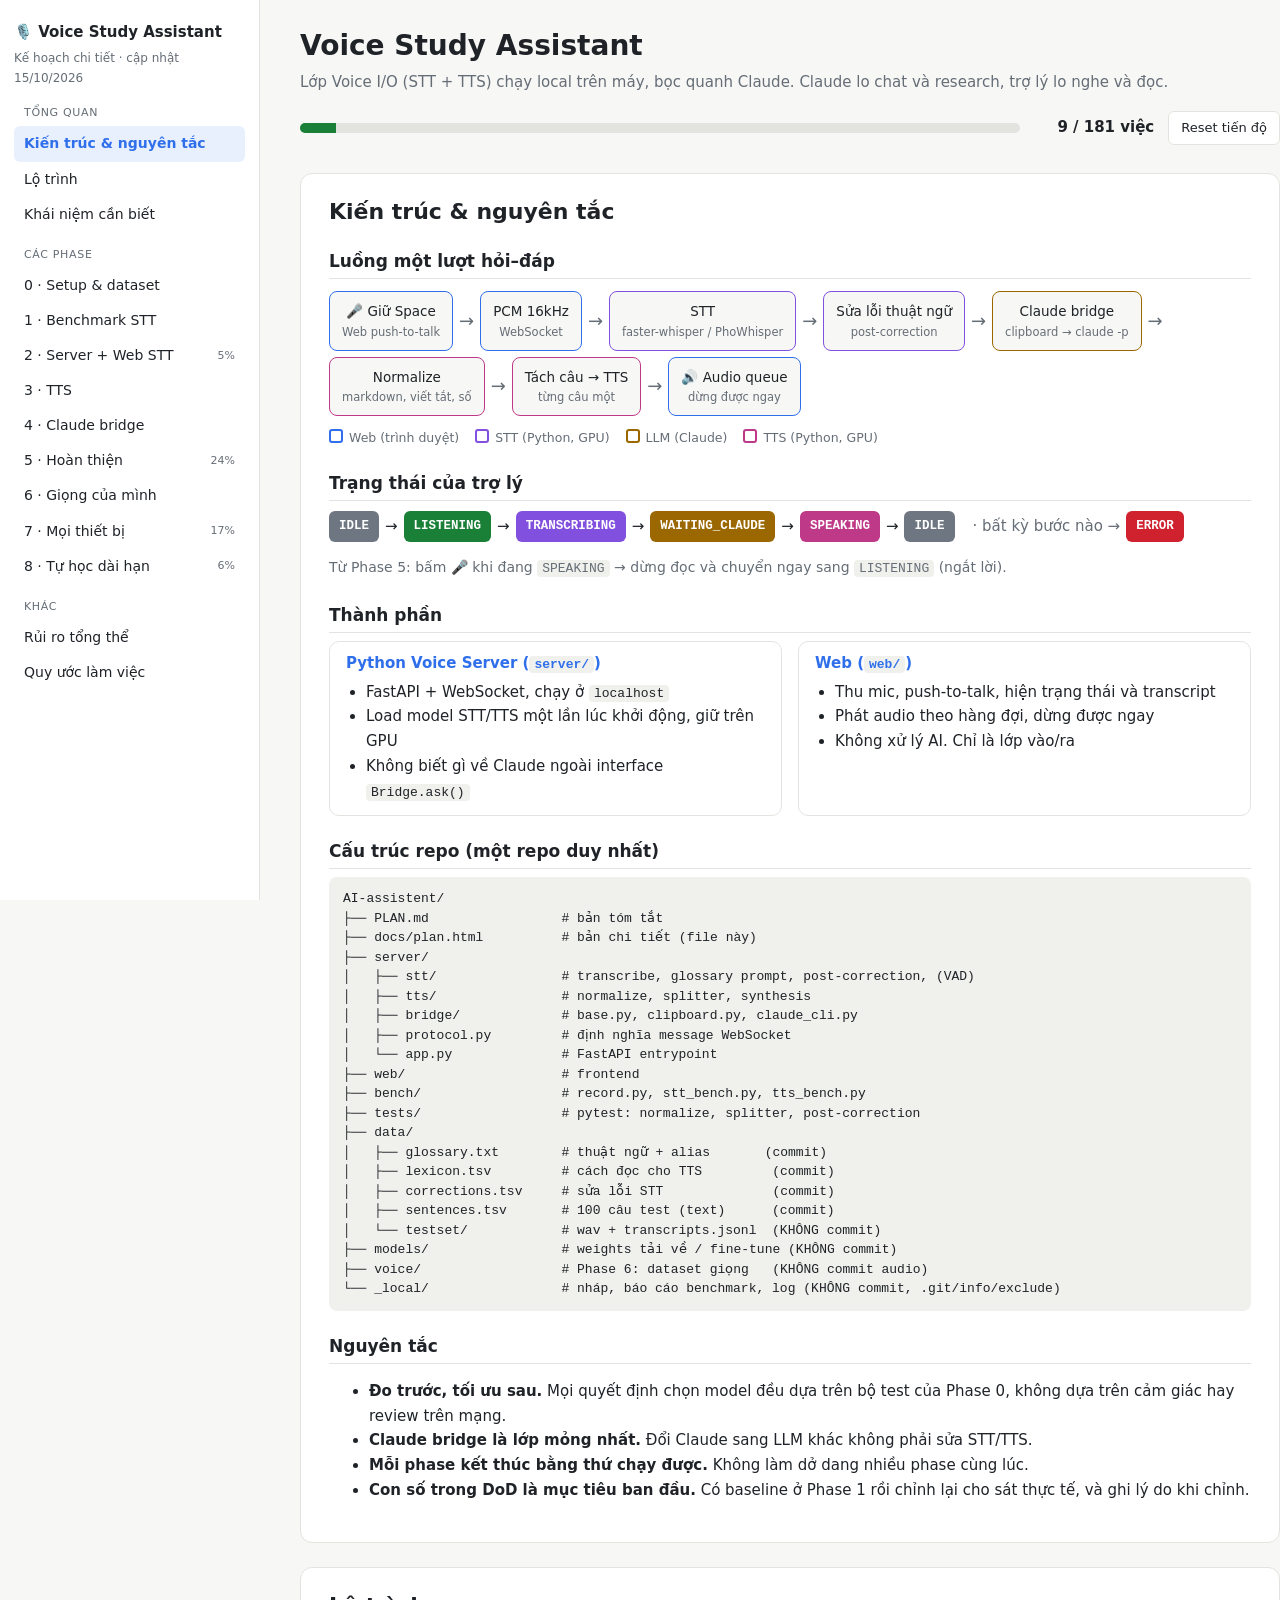
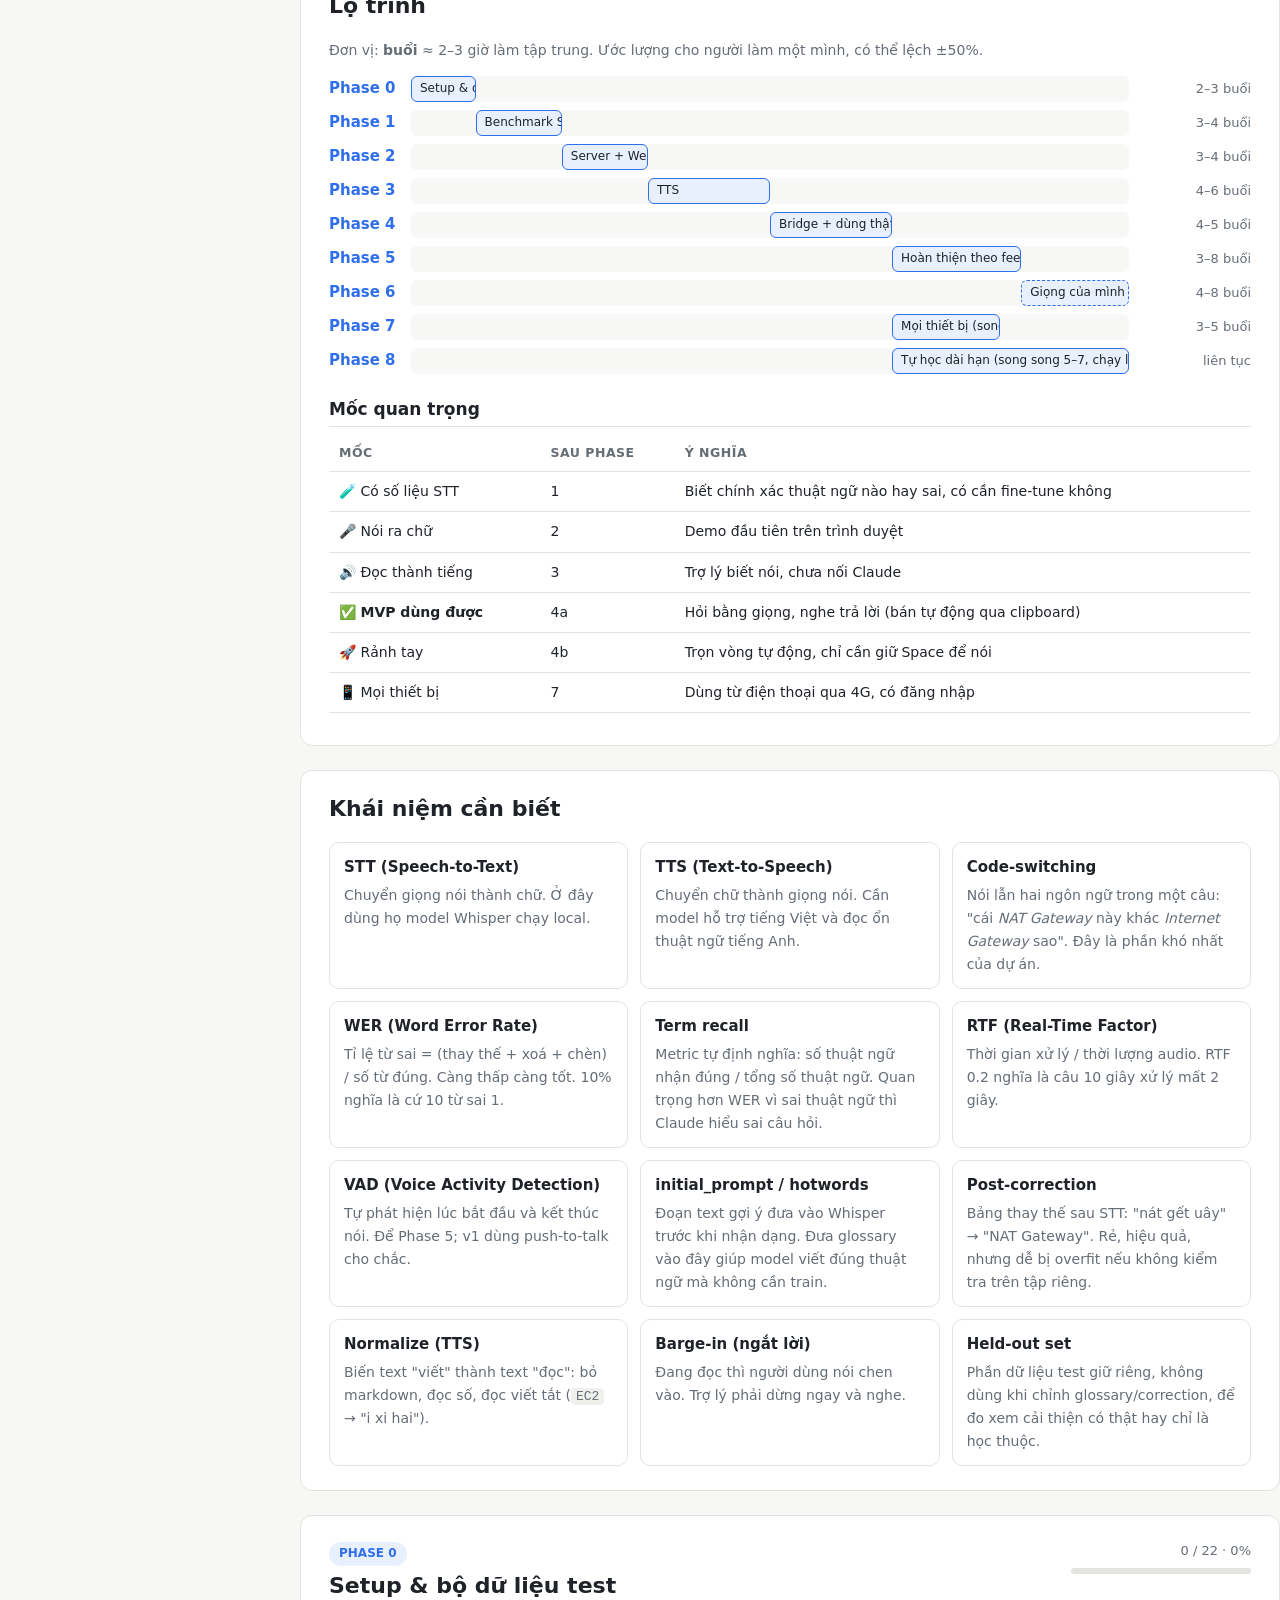
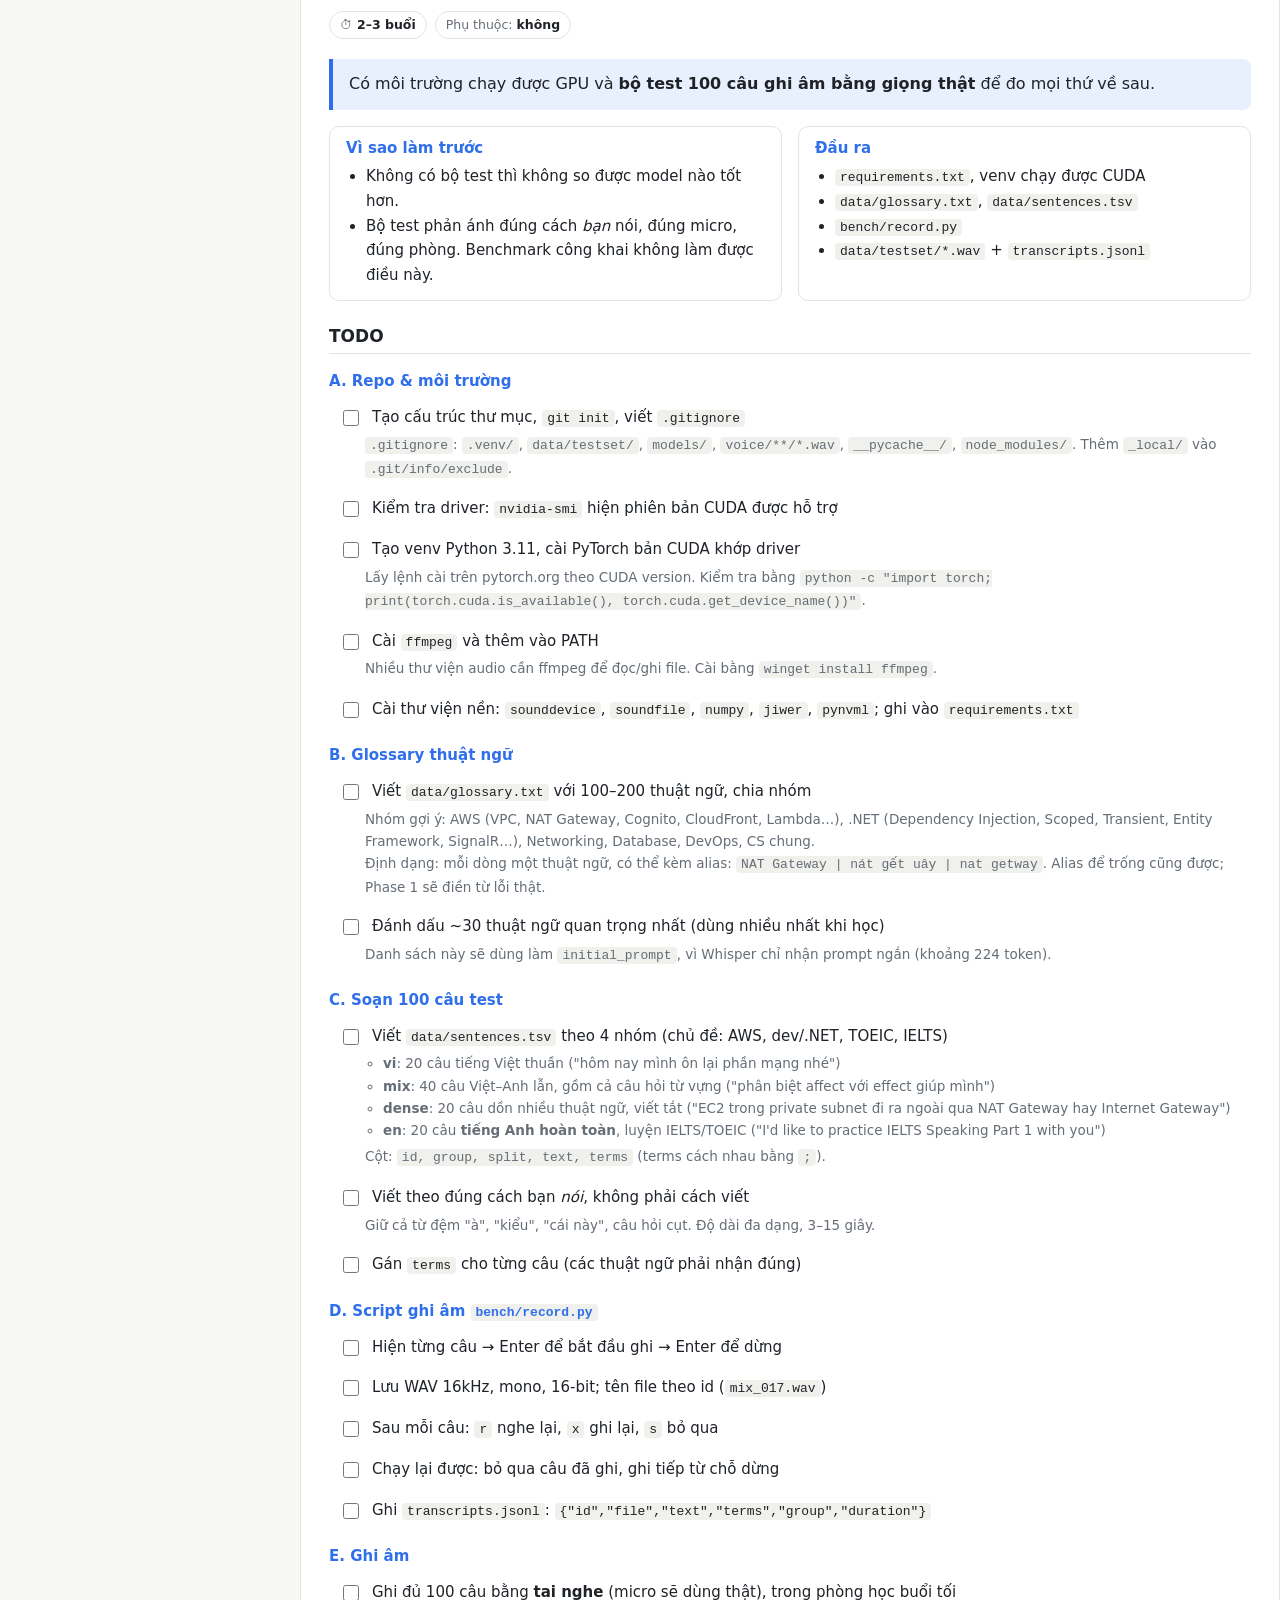
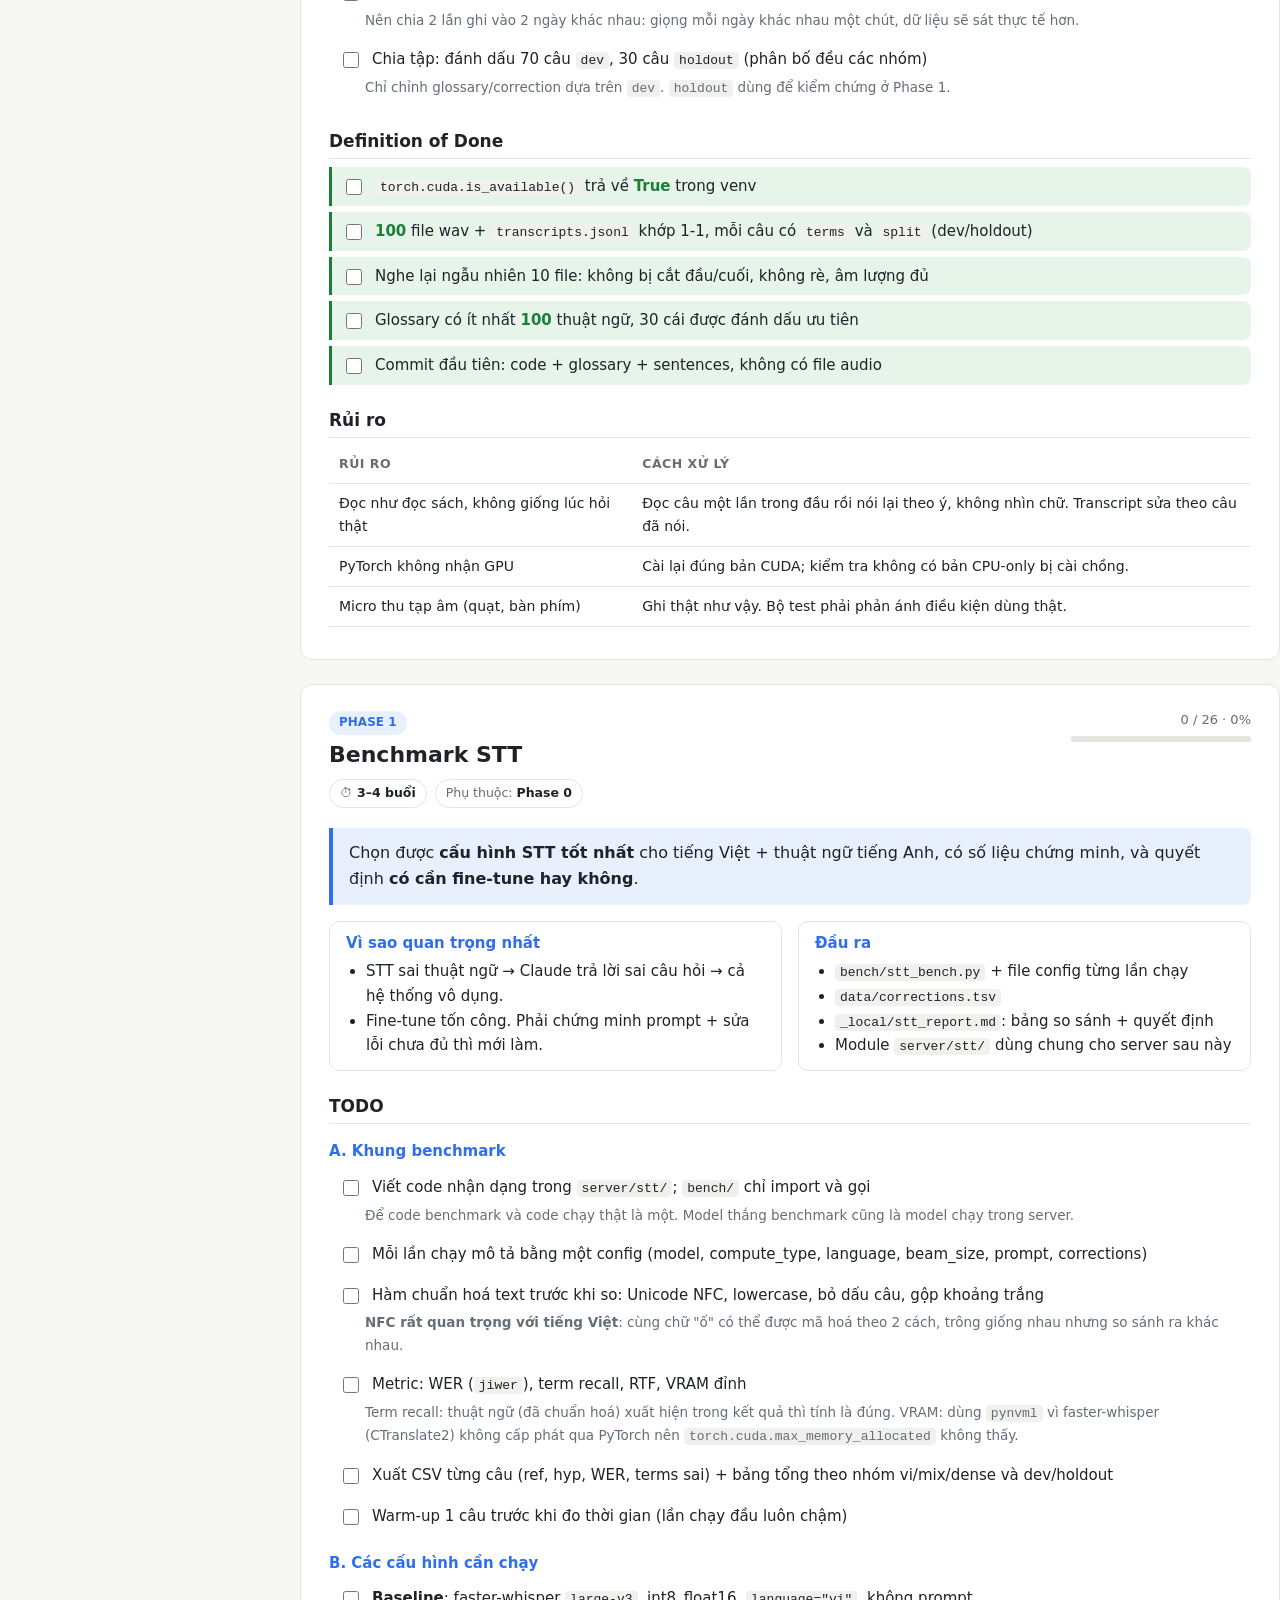
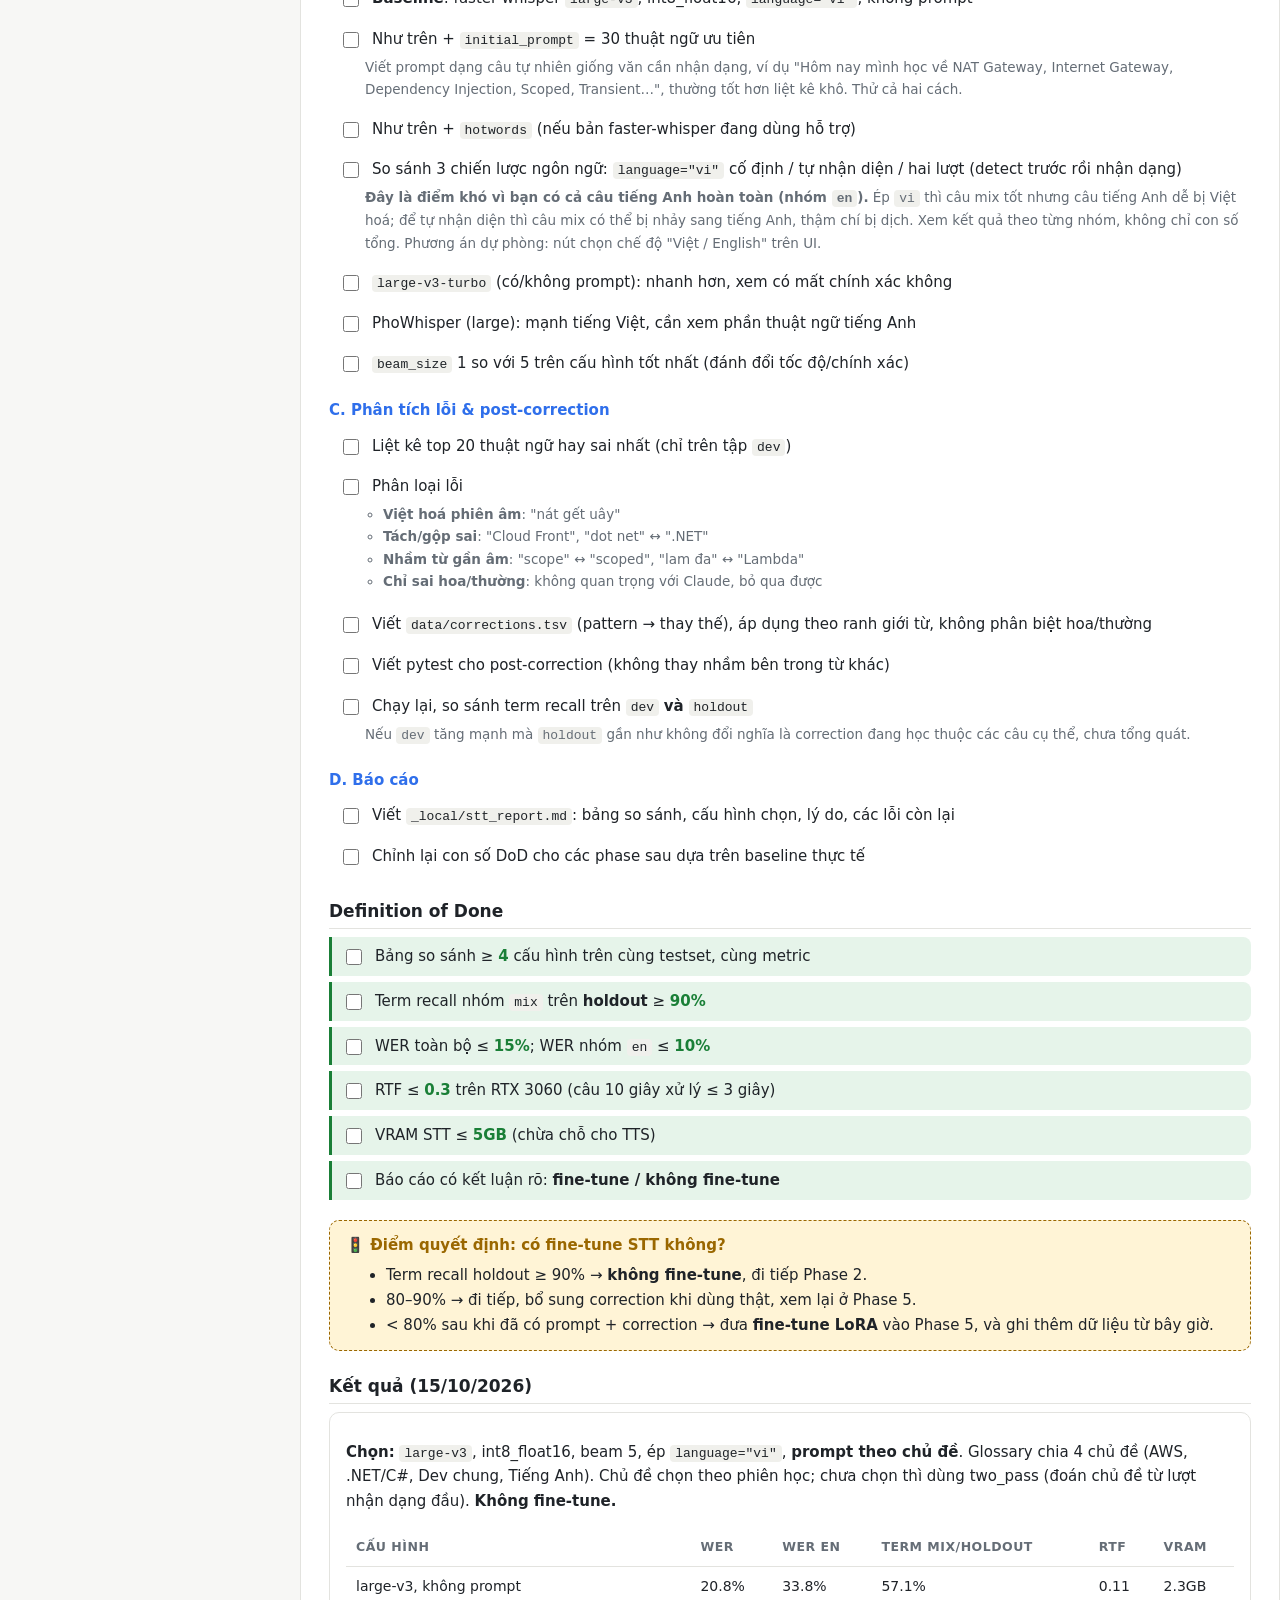
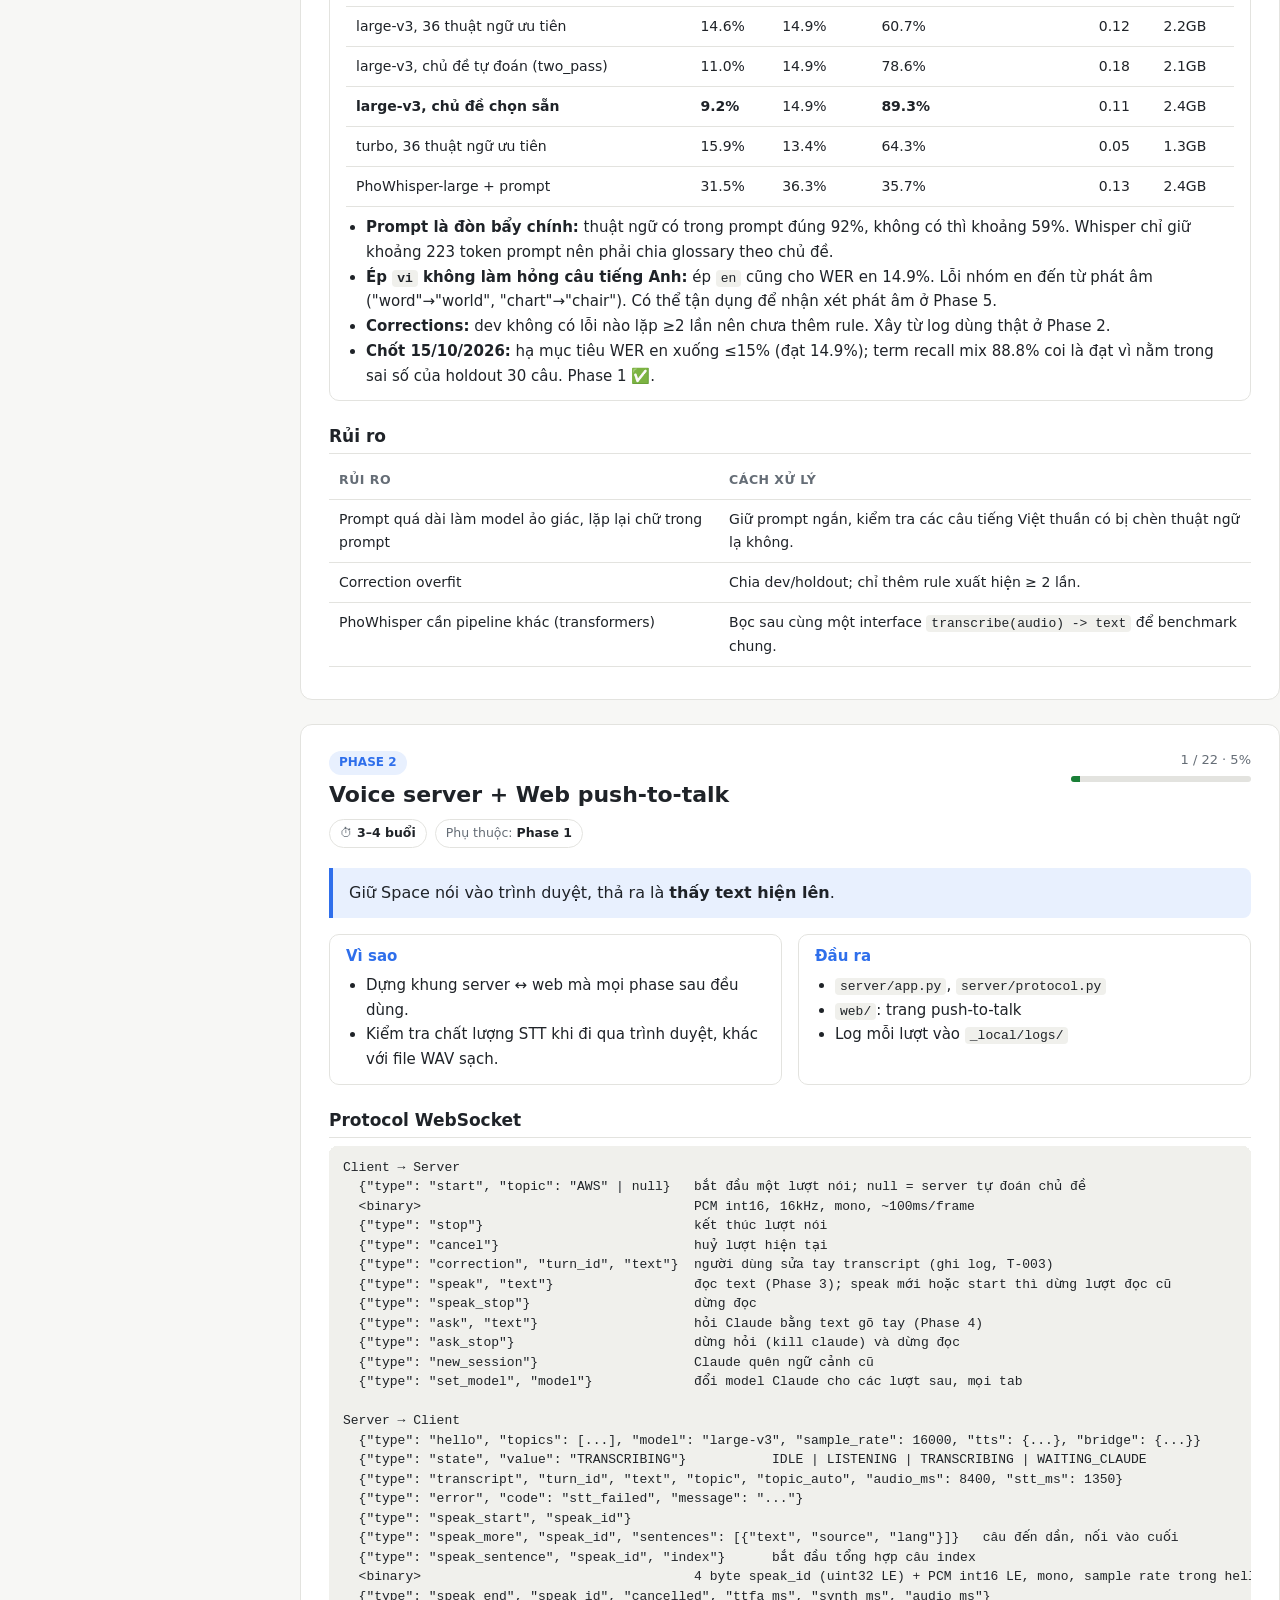
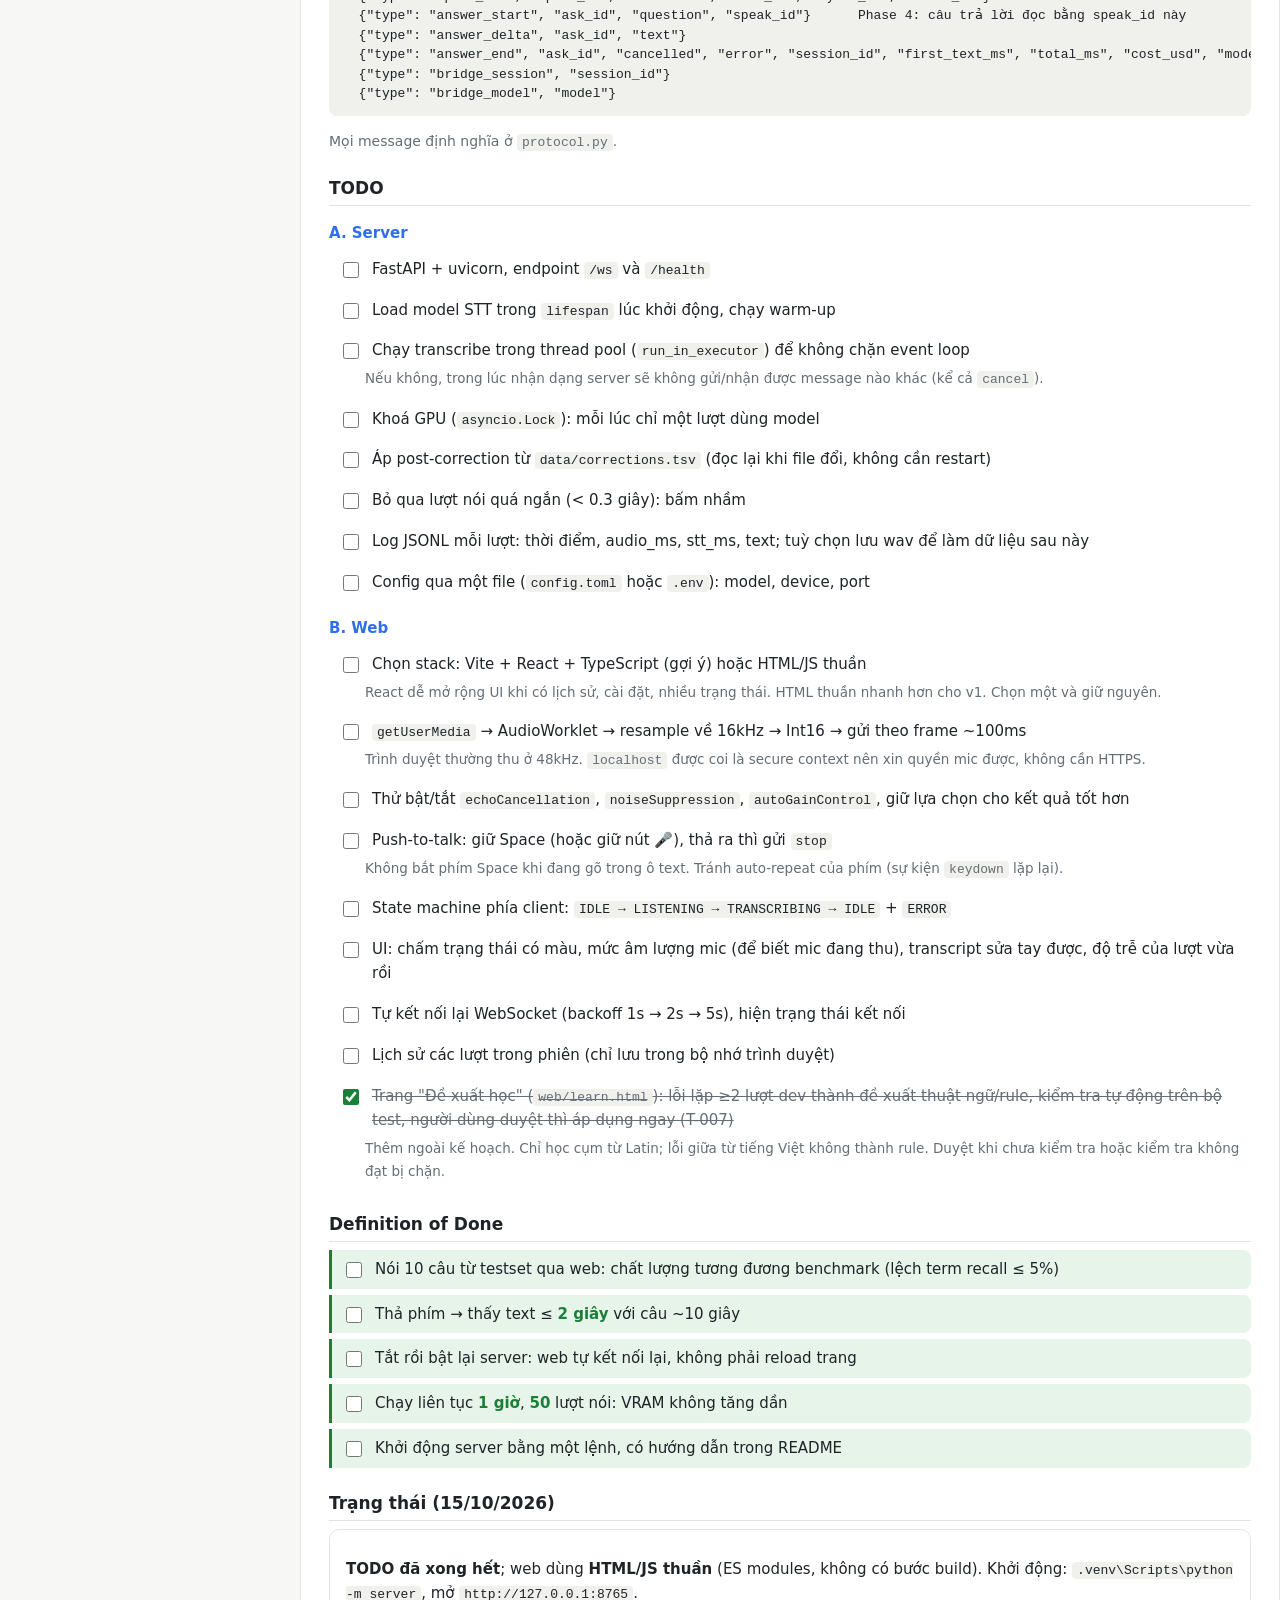
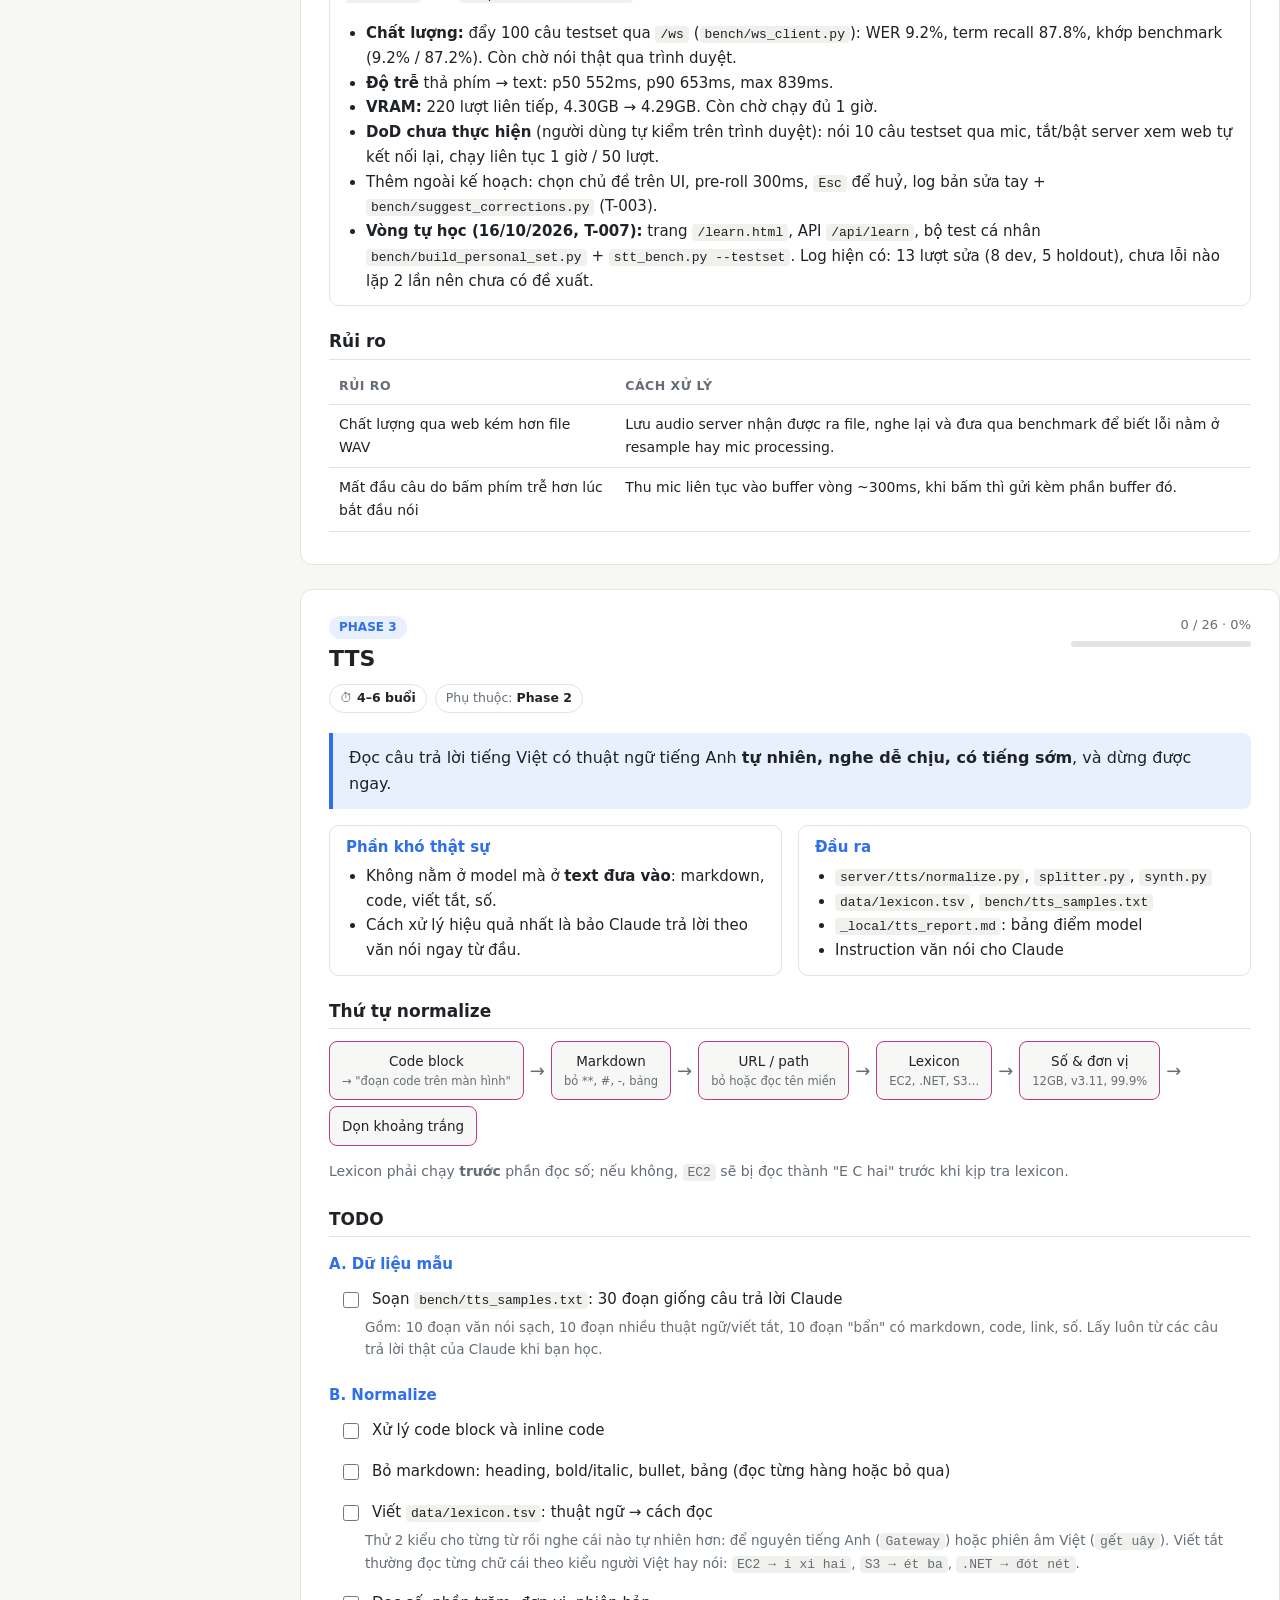
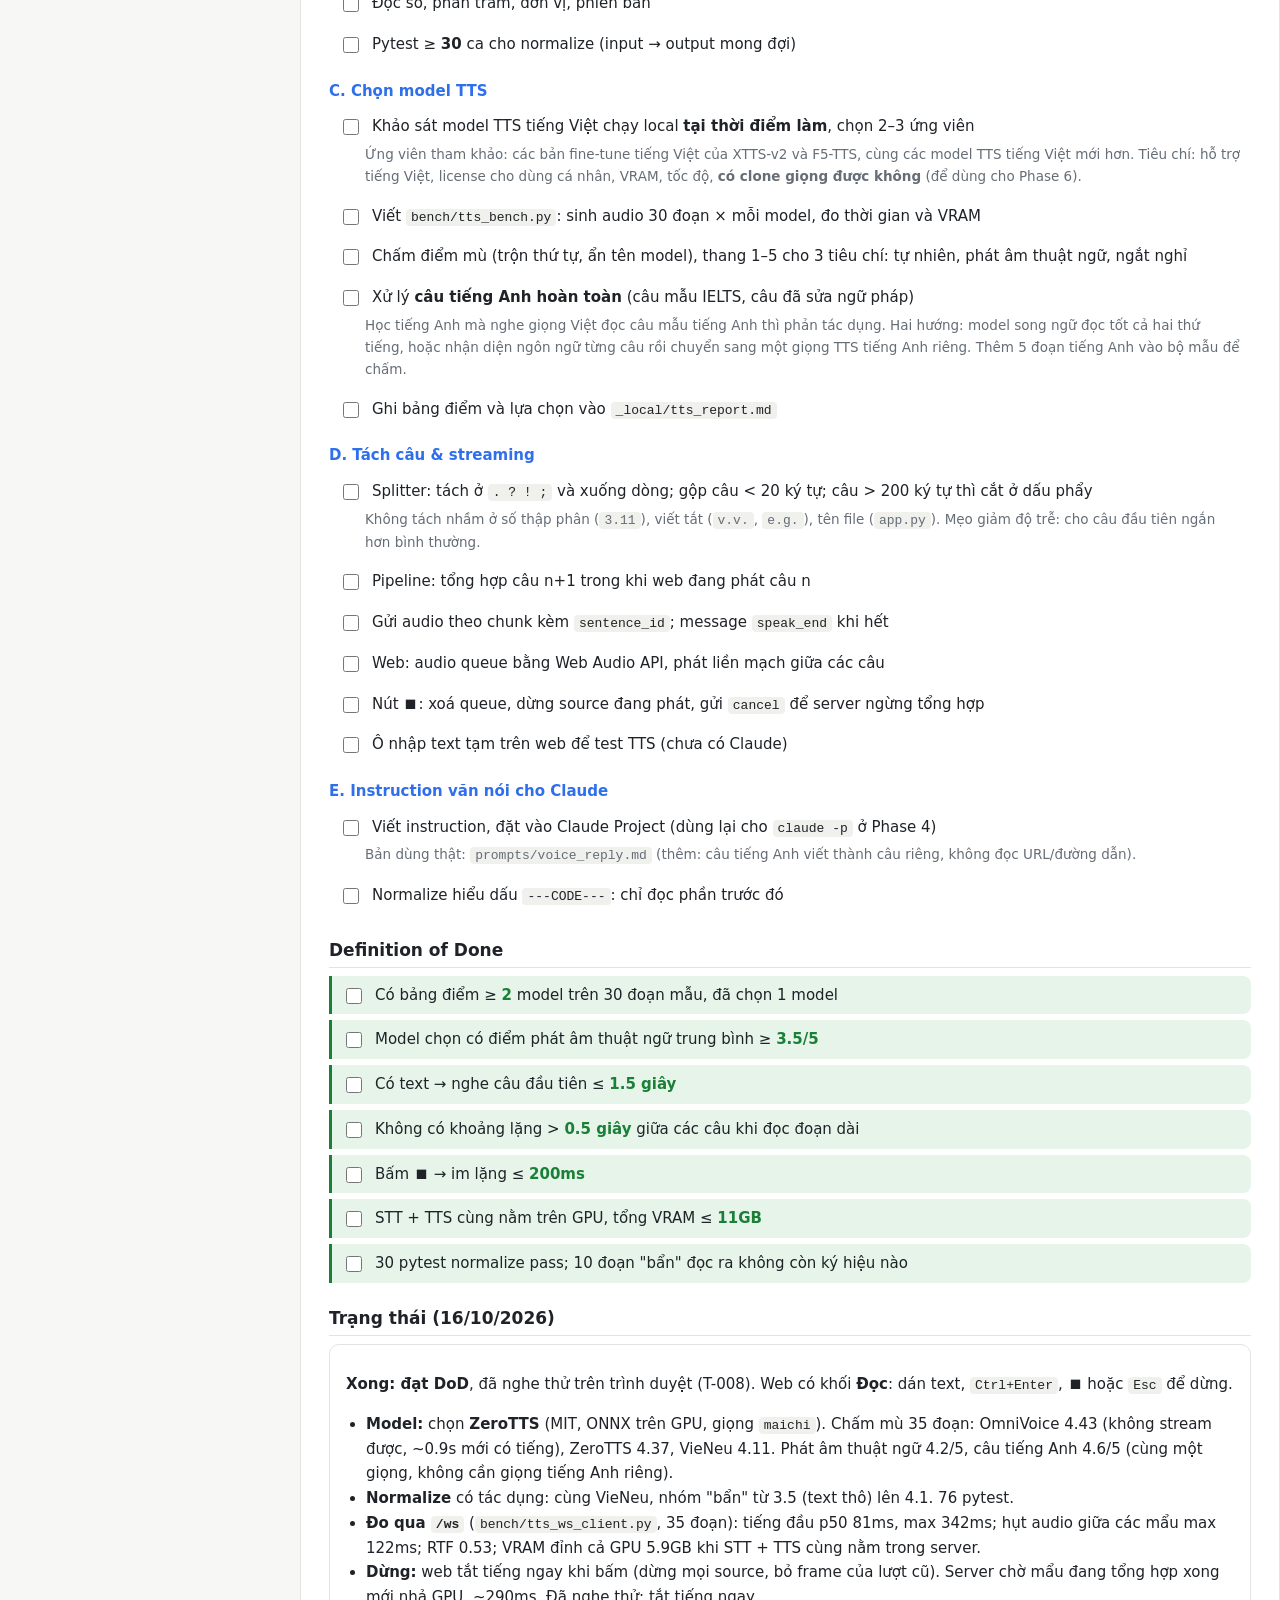
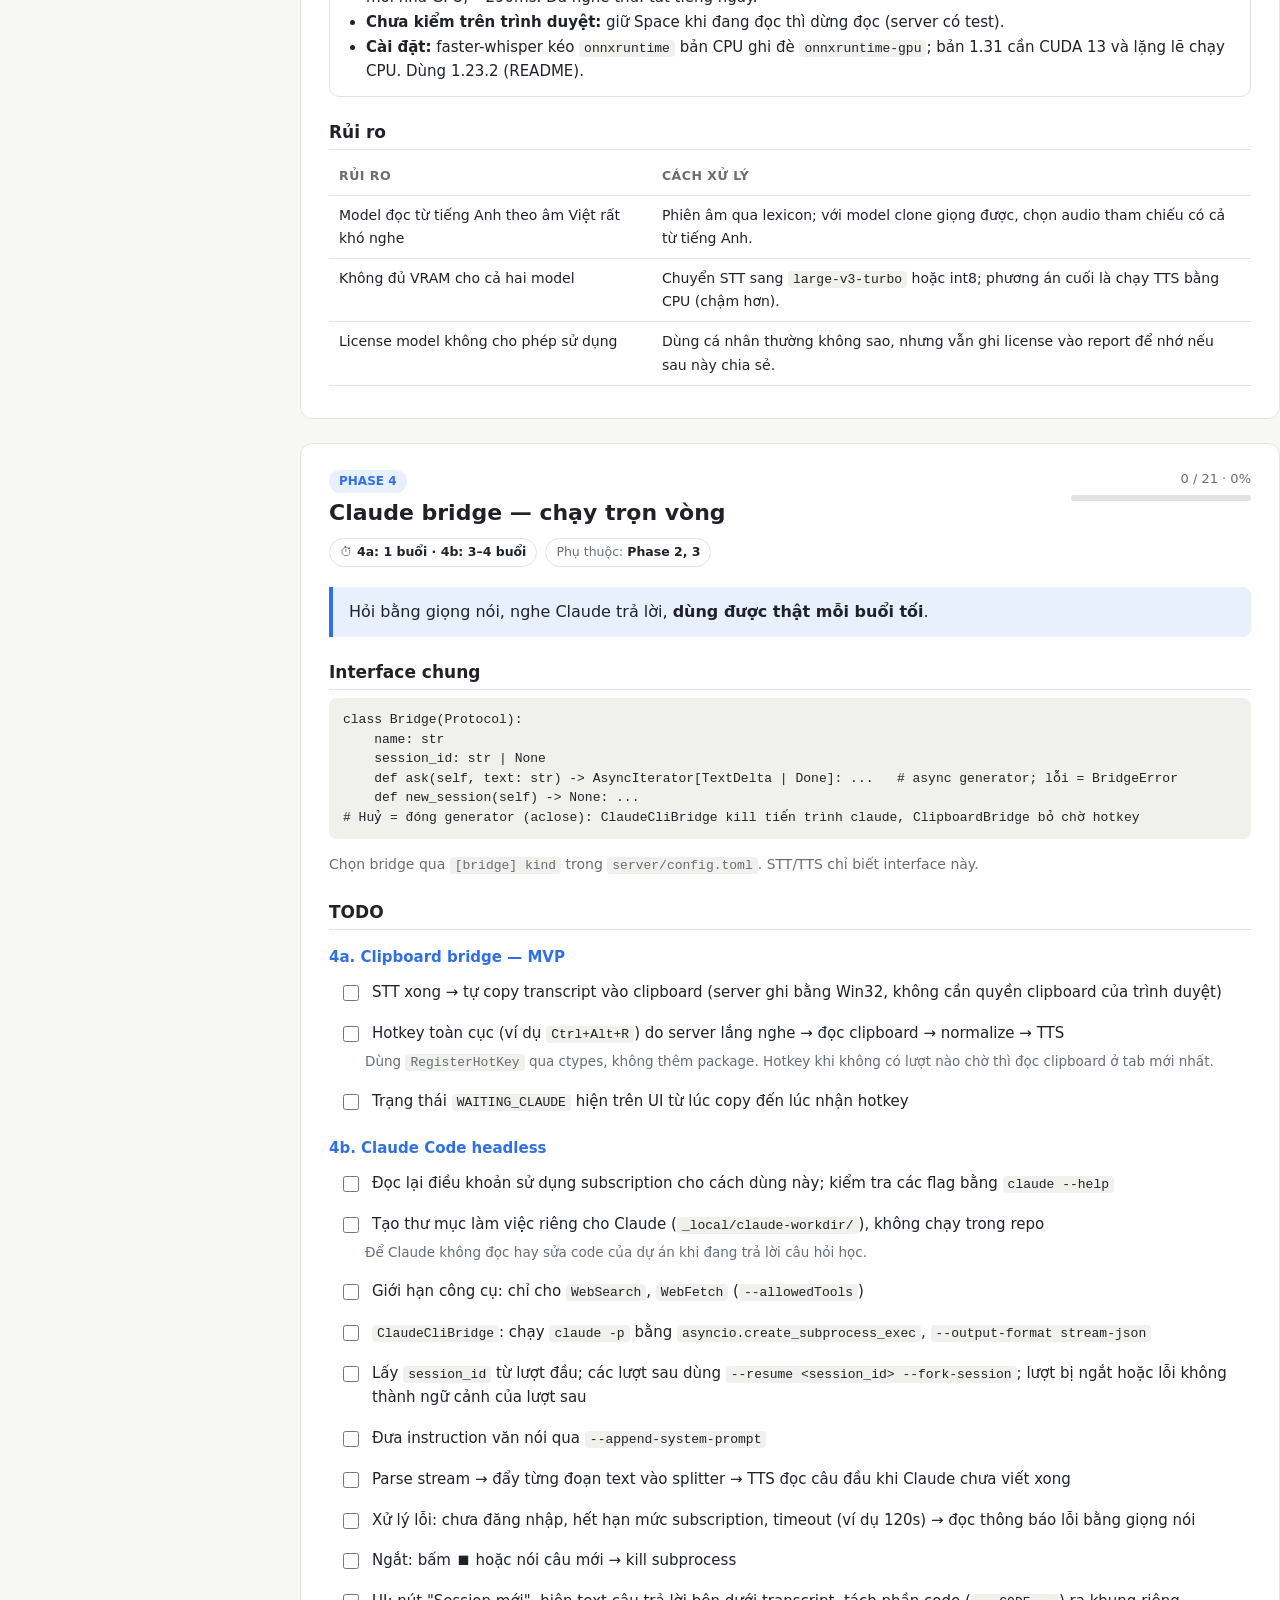
==== commit 2433fc79: "Khởi động 1 lệnh: start.bat chạy server và tự mở trình duyệt python -m server --open: nạp model xong" ====
--- a/docs/plan.html
+++ b/docs/plan.html
@@ -897,7 +897,8 @@
   </ul>
   <h4>Vận hành</h4>
   <ul class="tasks">
-    <li><label><input type="checkbox"><span class="t">Script khởi động một lệnh: chạy server + mở trình duyệt</span></label></li>
+    <li><label><input type="checkbox" checked><span class="t">Script khởi động một lệnh: chạy server + mở trình duyệt</span></label>
+      <div class="hint"><code>start.bat</code> = <code>python -m server --open</code>: nạp model xong mới mở trình duyệt; server đã chạy sẵn thì chỉ mở trình duyệt, không nạp model lần hai (18/10/2026, chưa bấm đúp thử).</div></li>
     <li><label><input type="checkbox"><span class="t">Trang thống kê nhỏ: độ trễ trung bình từng bước theo ngày</span></label></li>
   </ul>
 
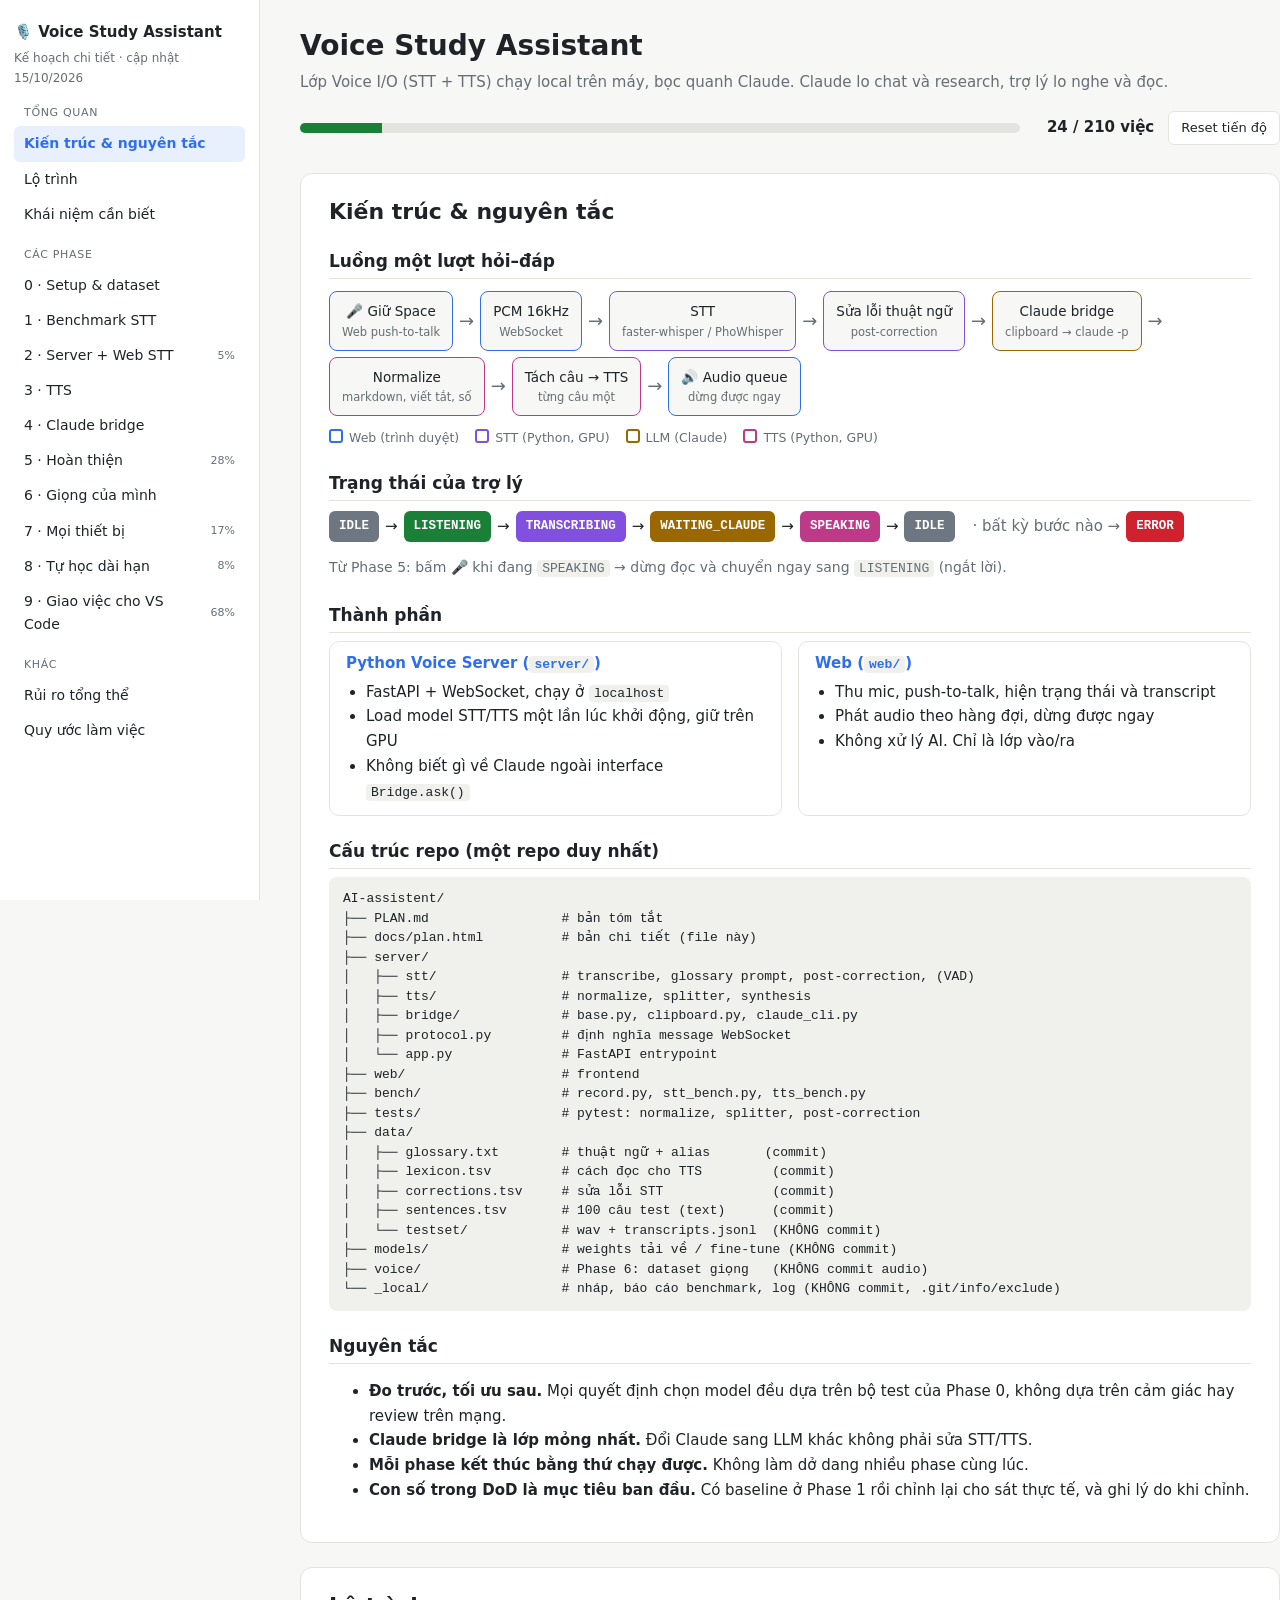
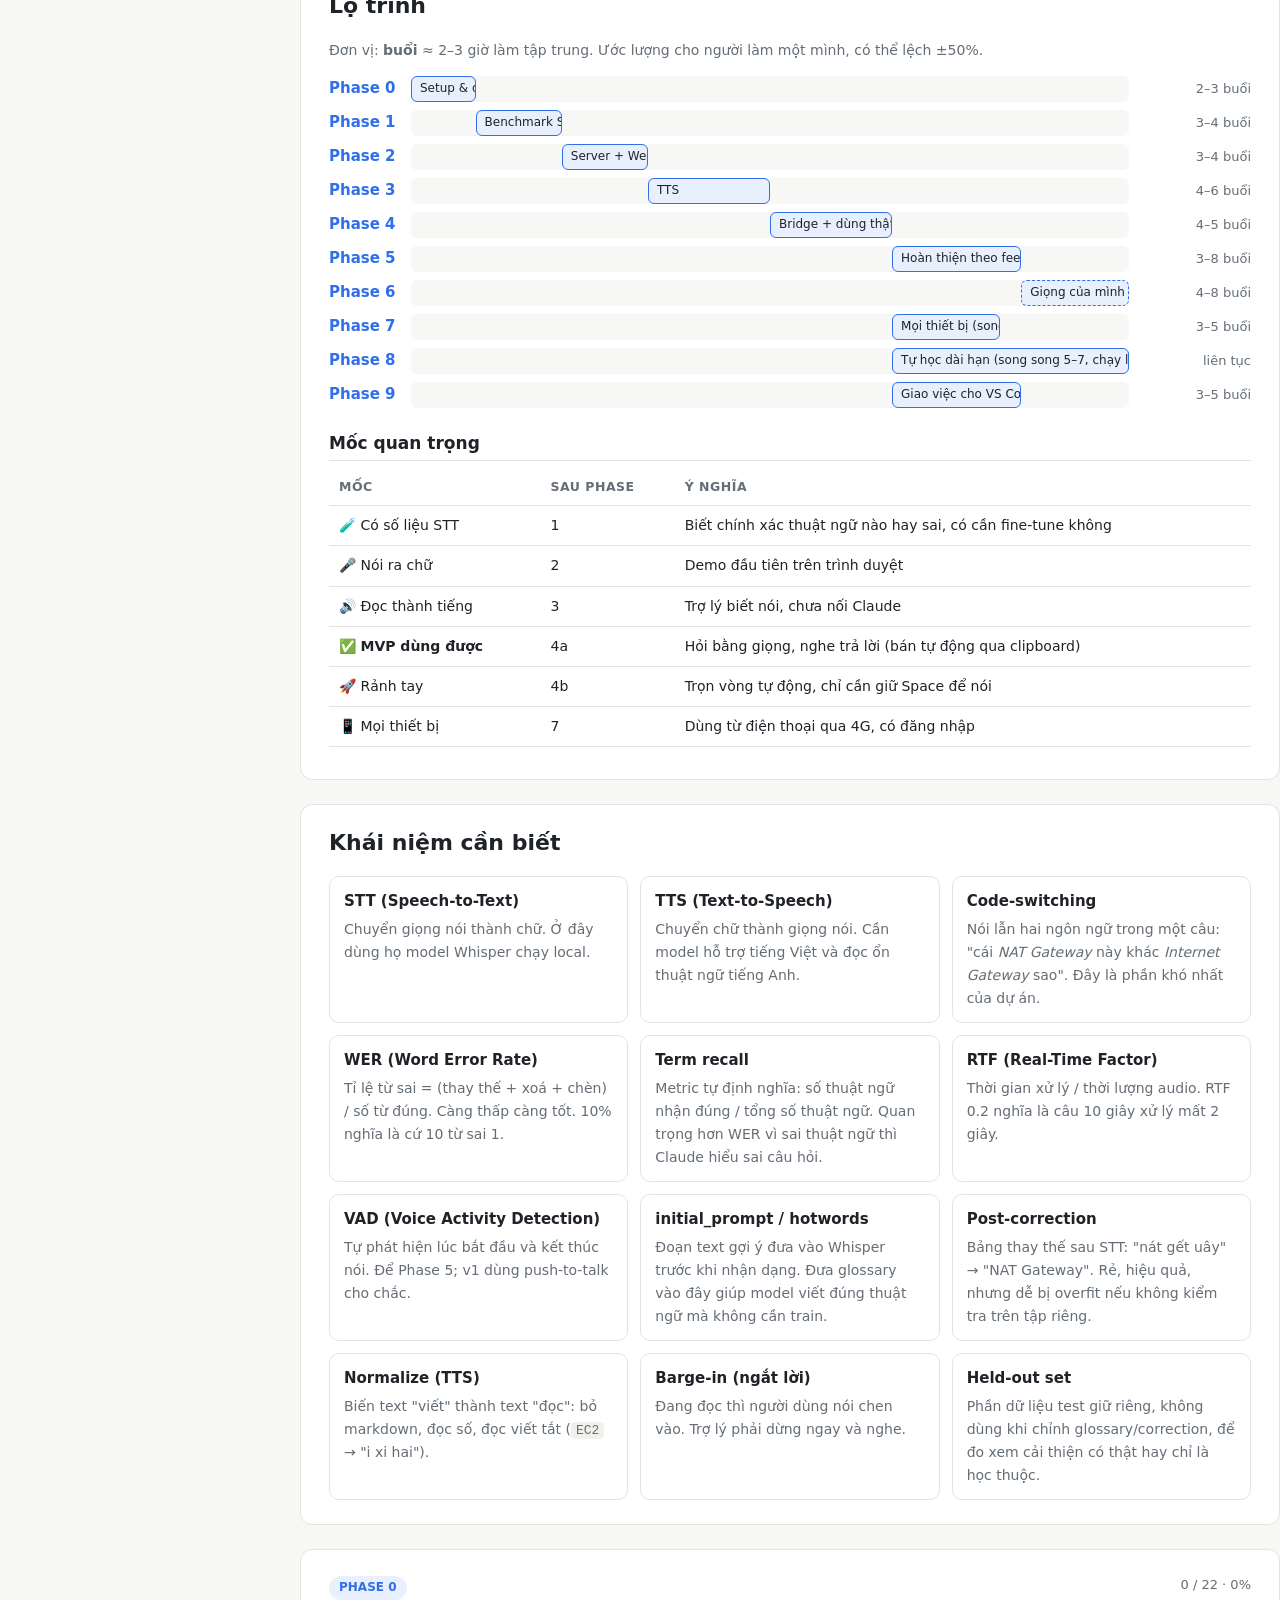
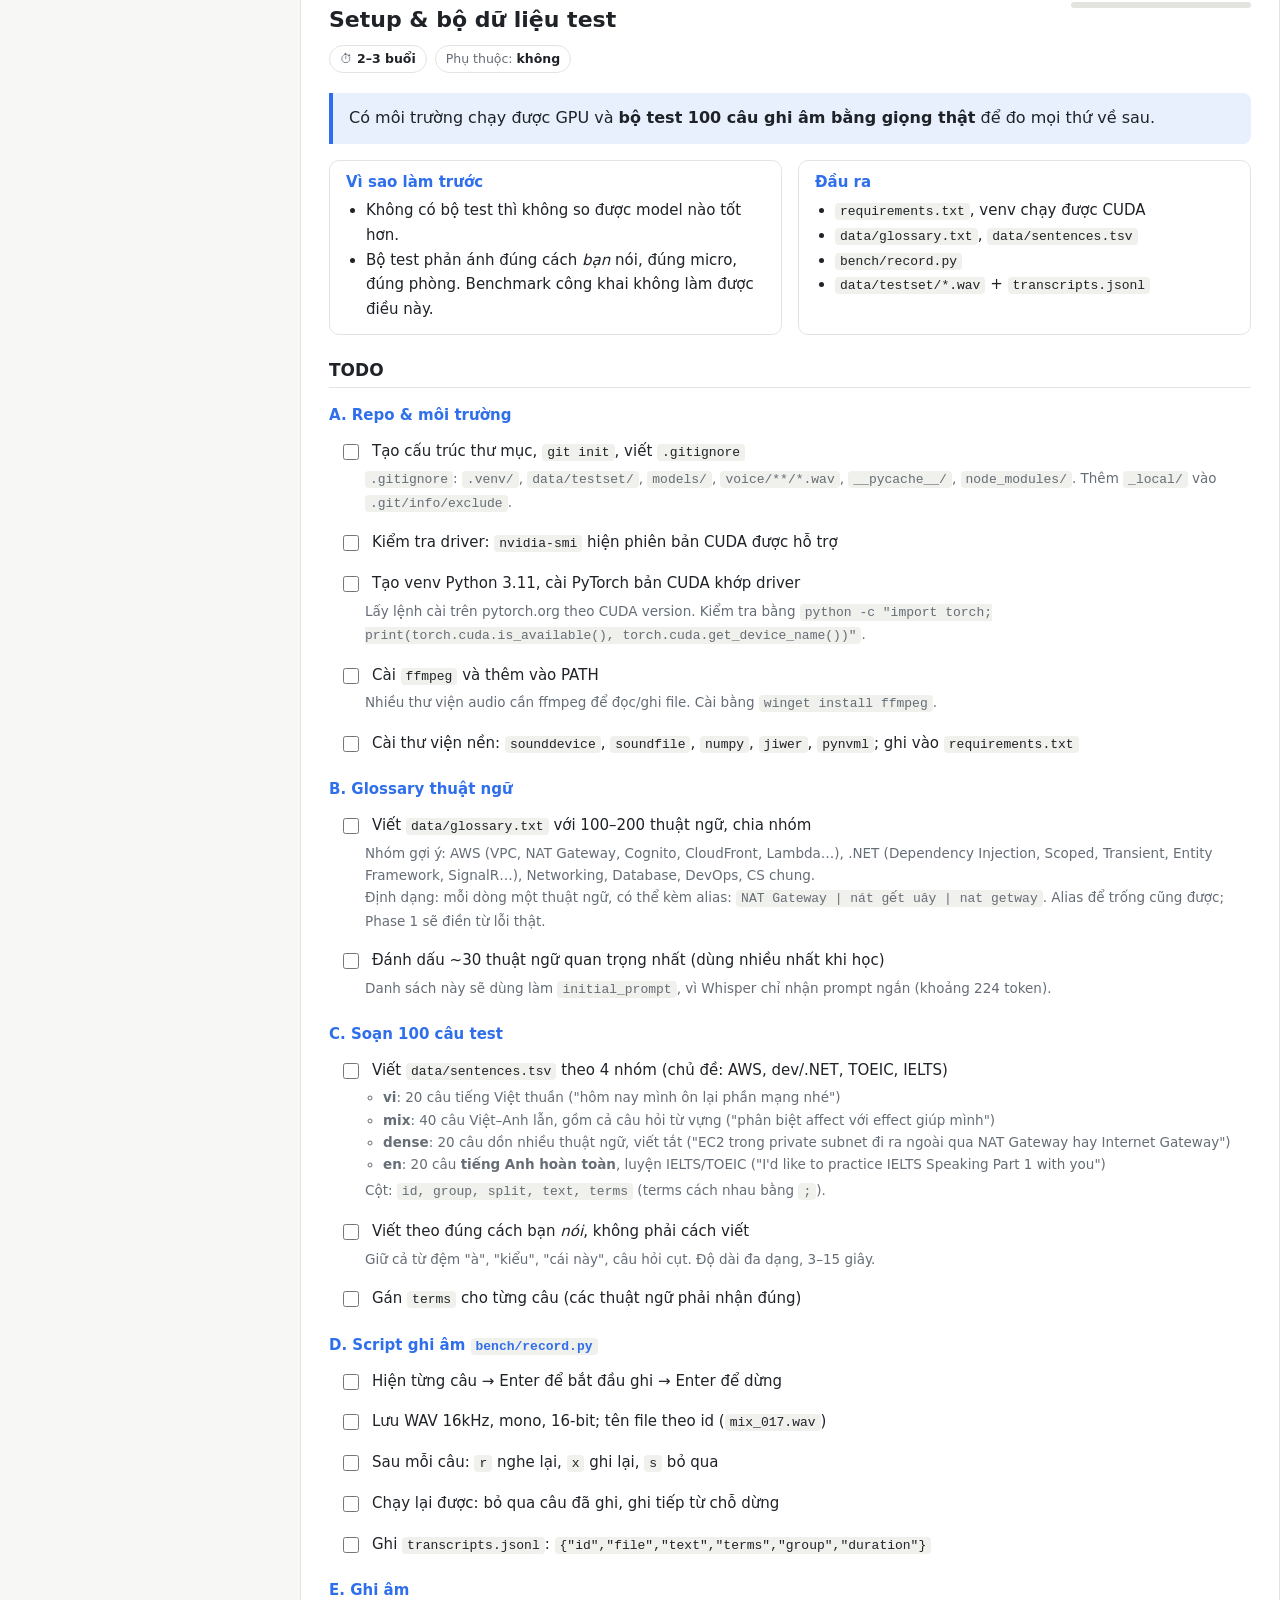
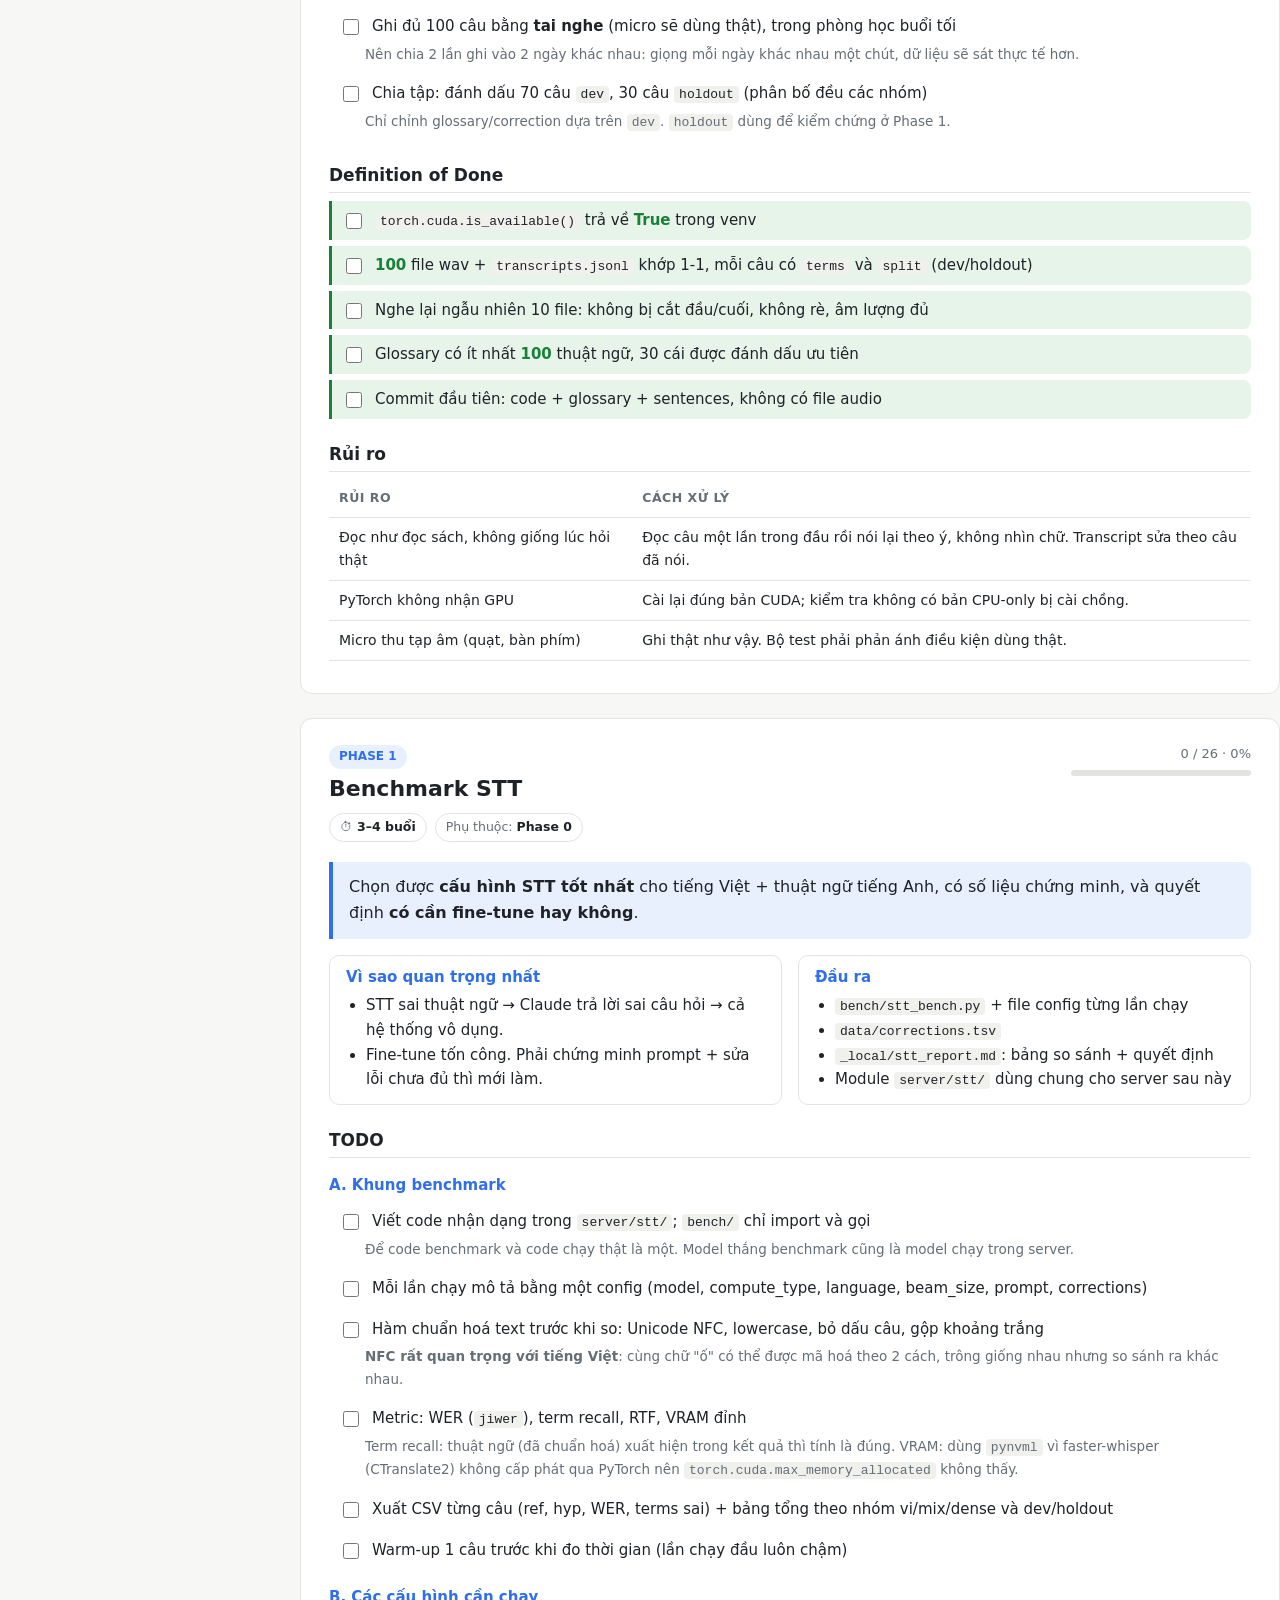
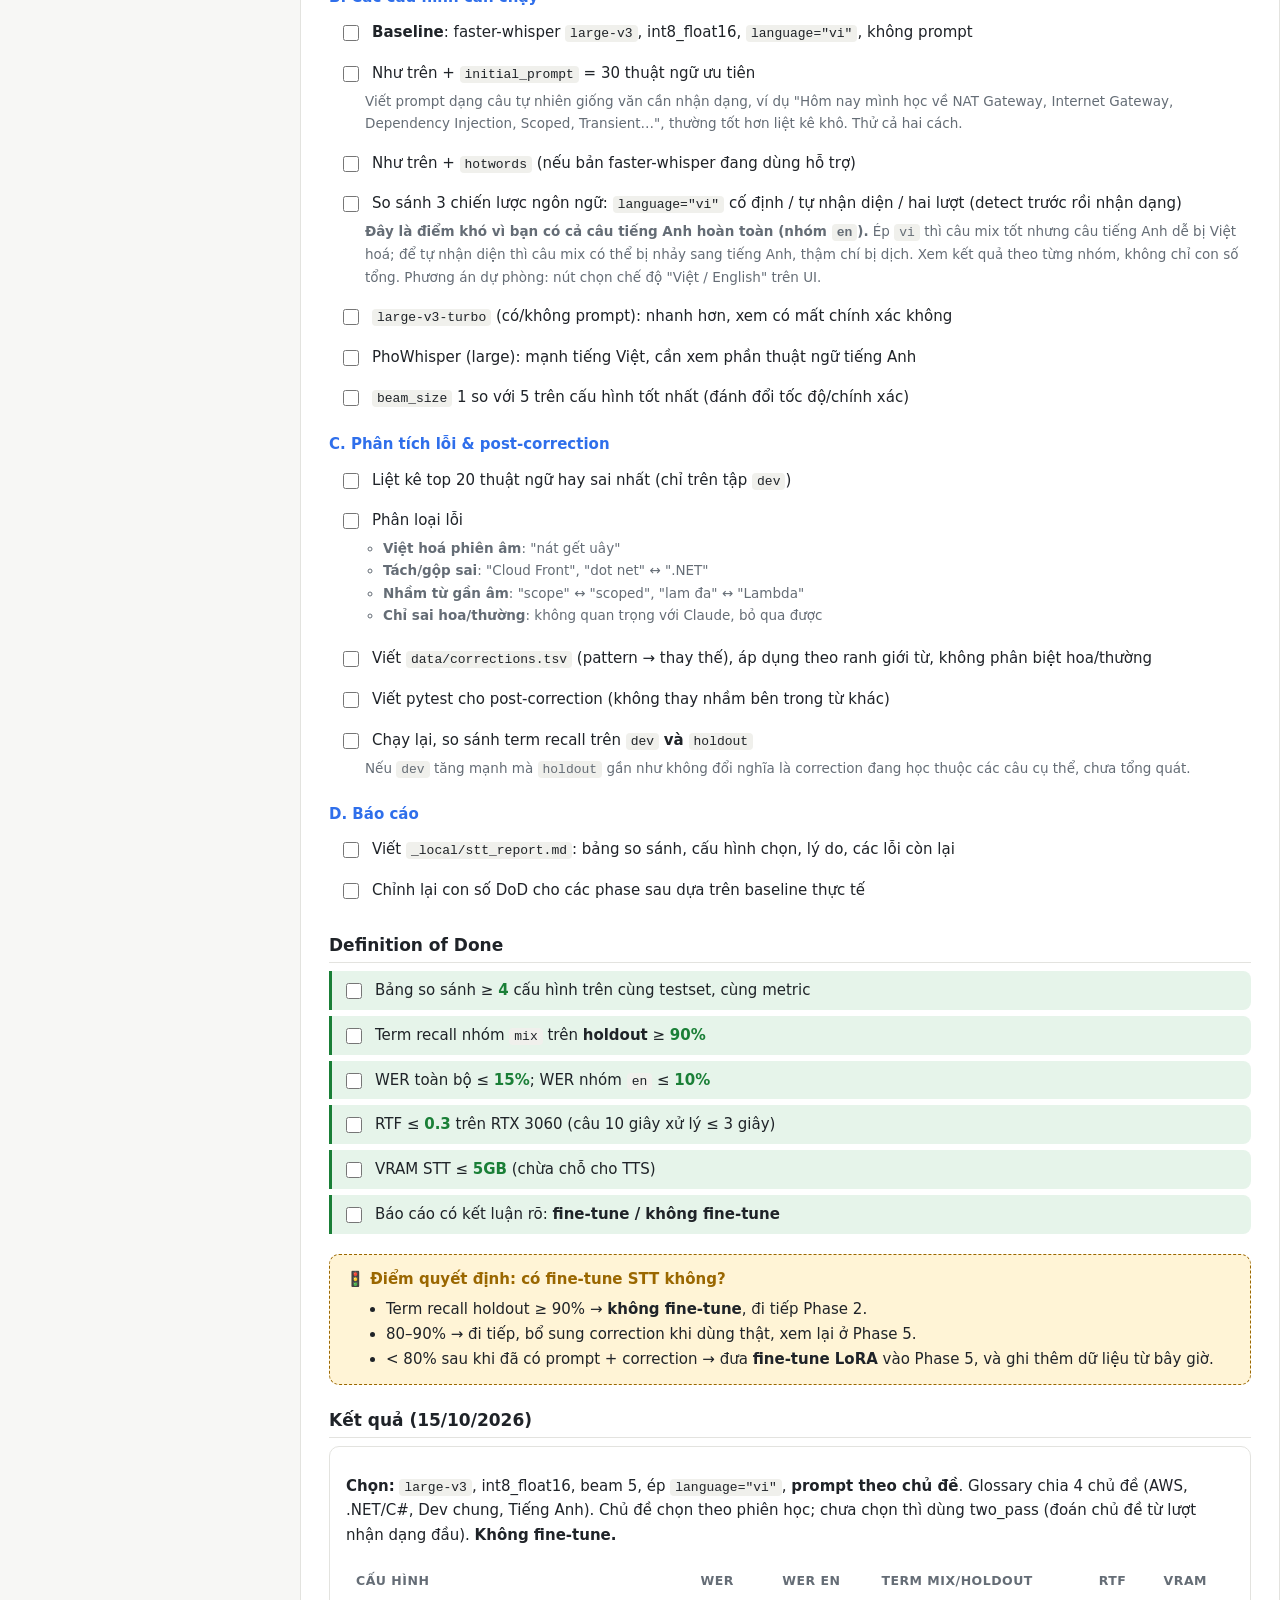
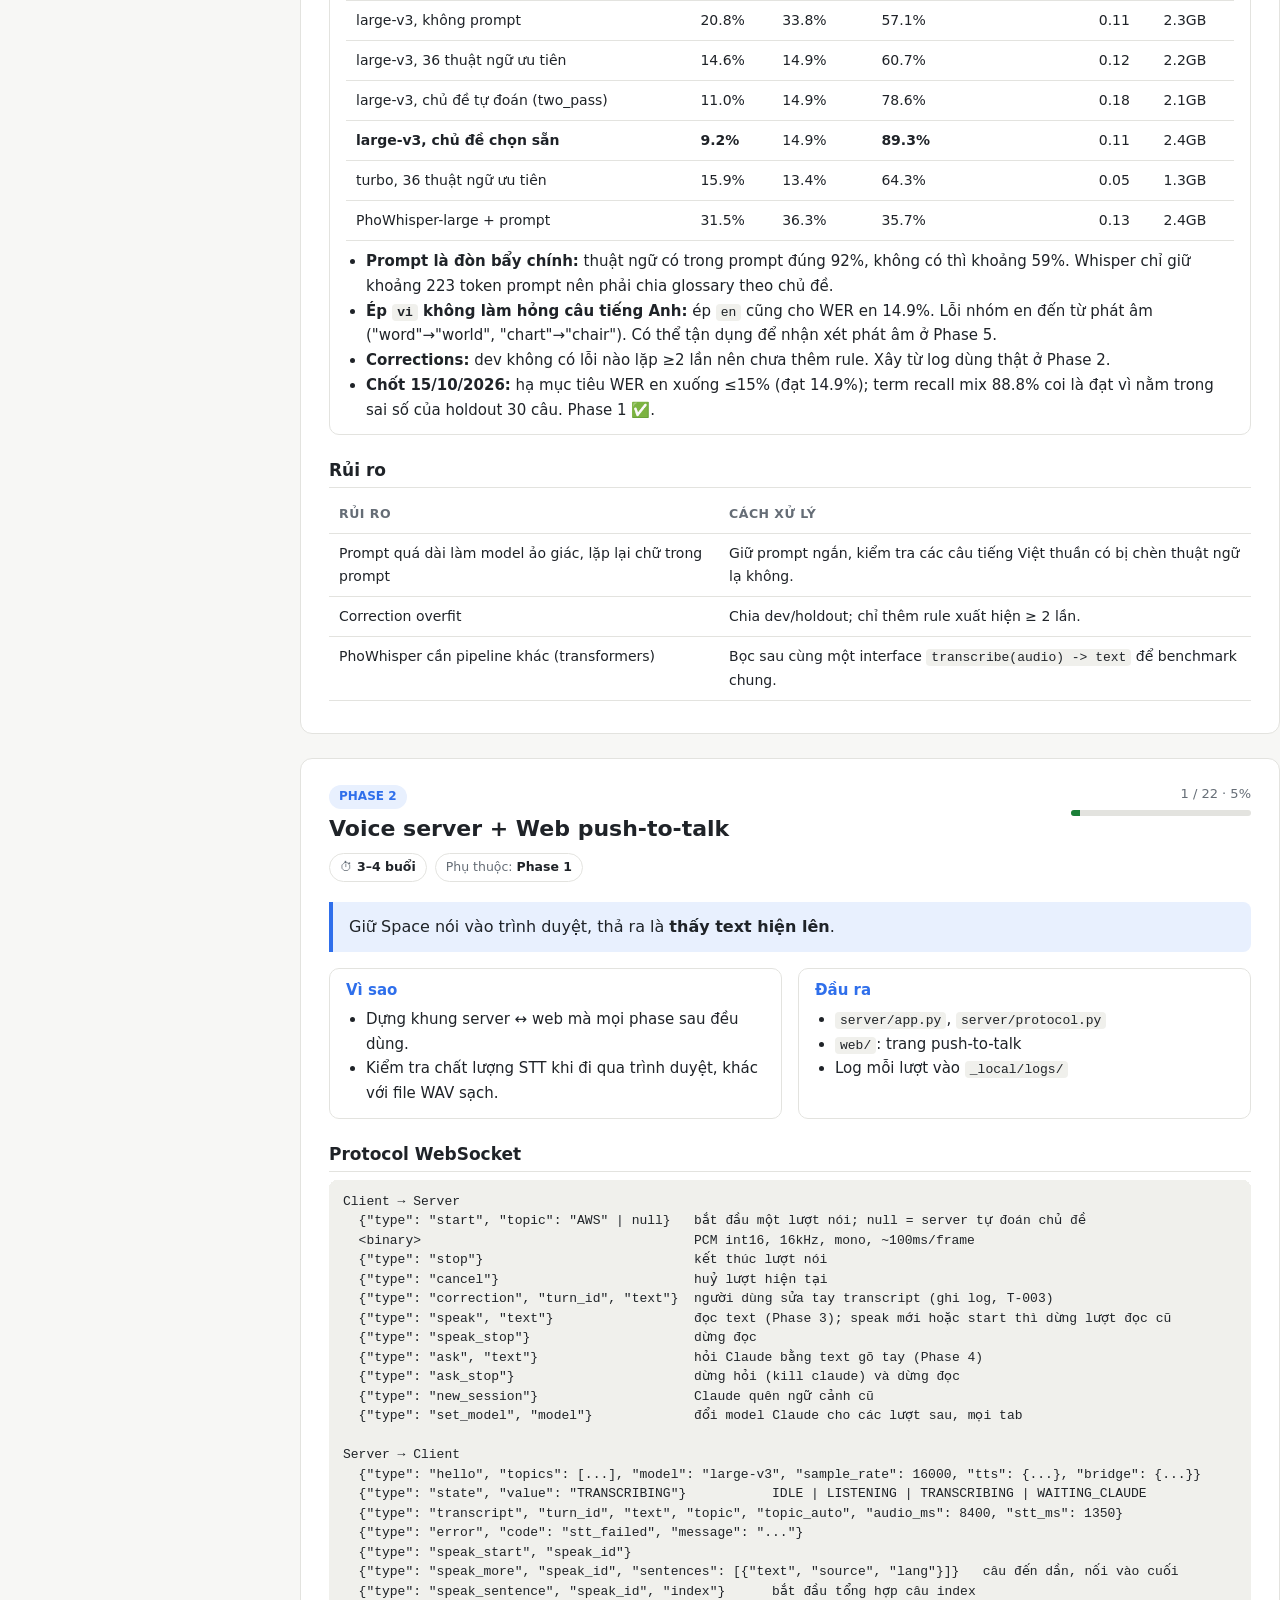
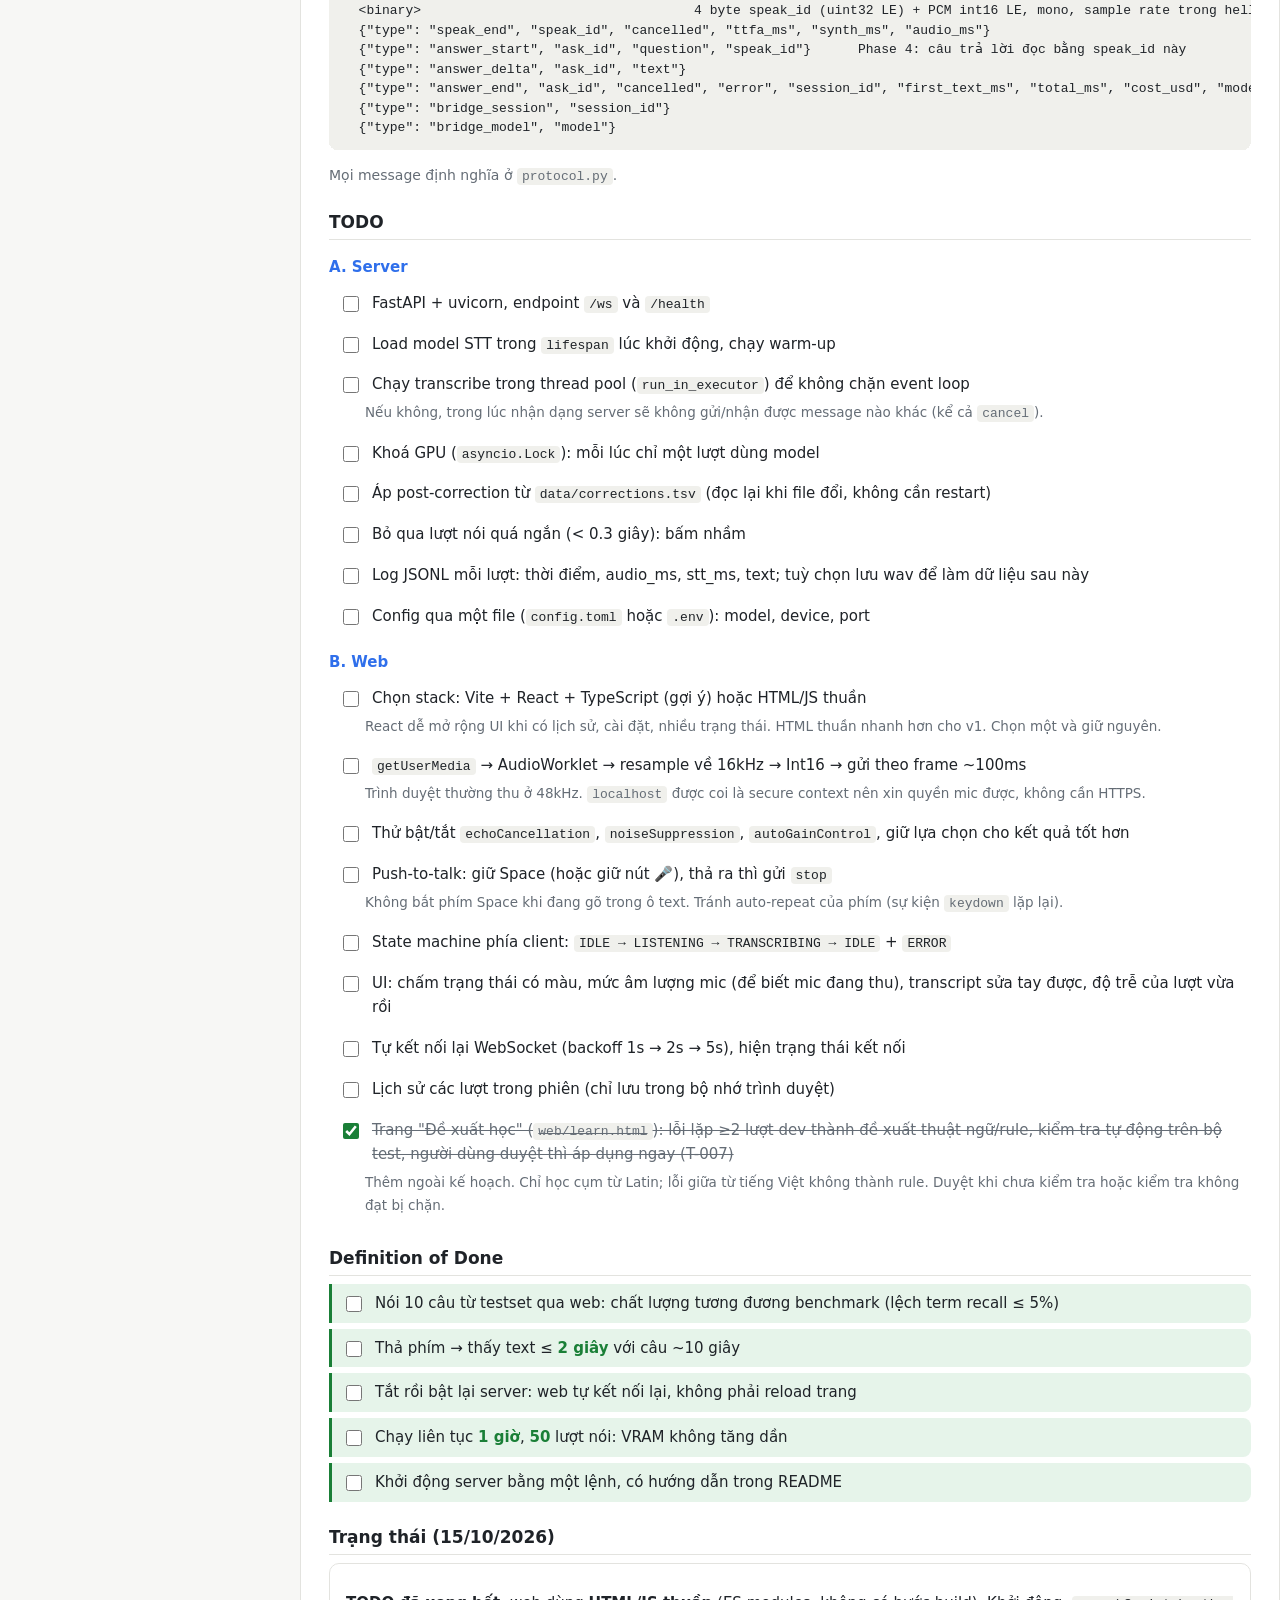
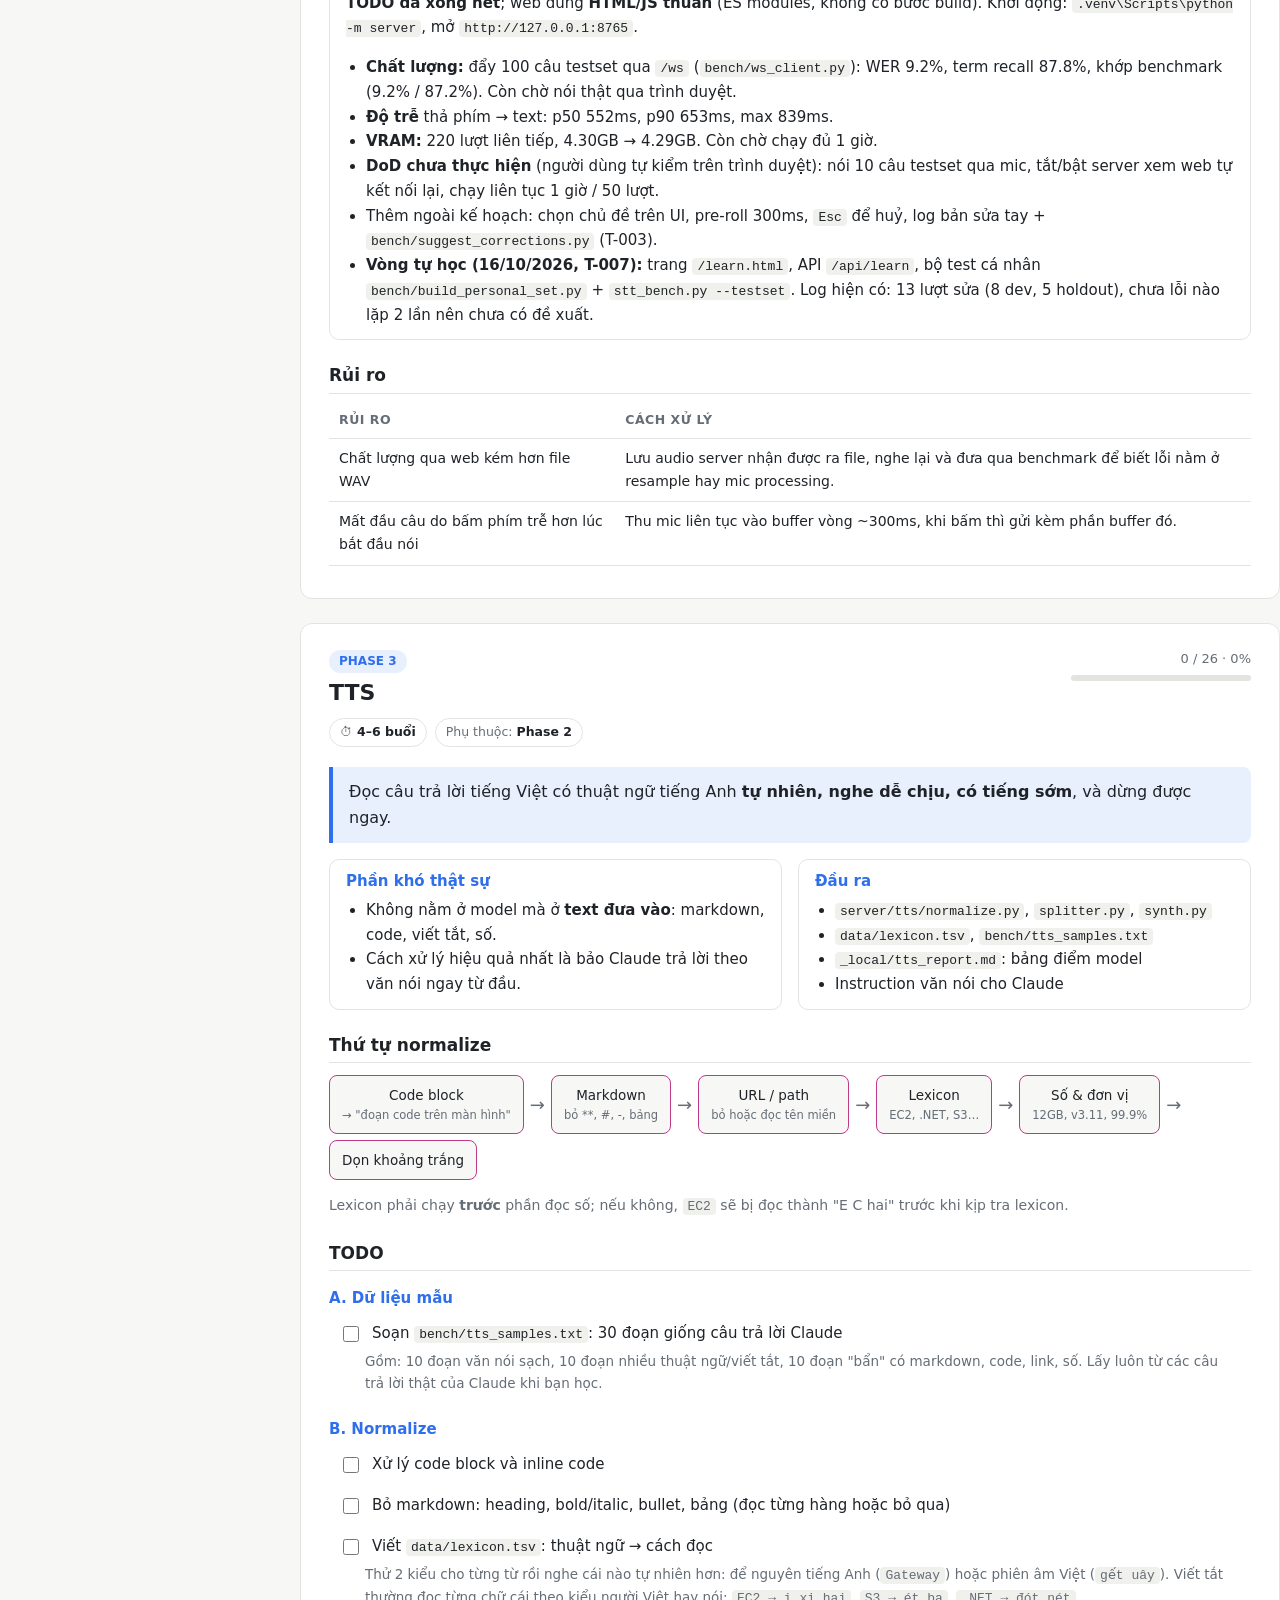
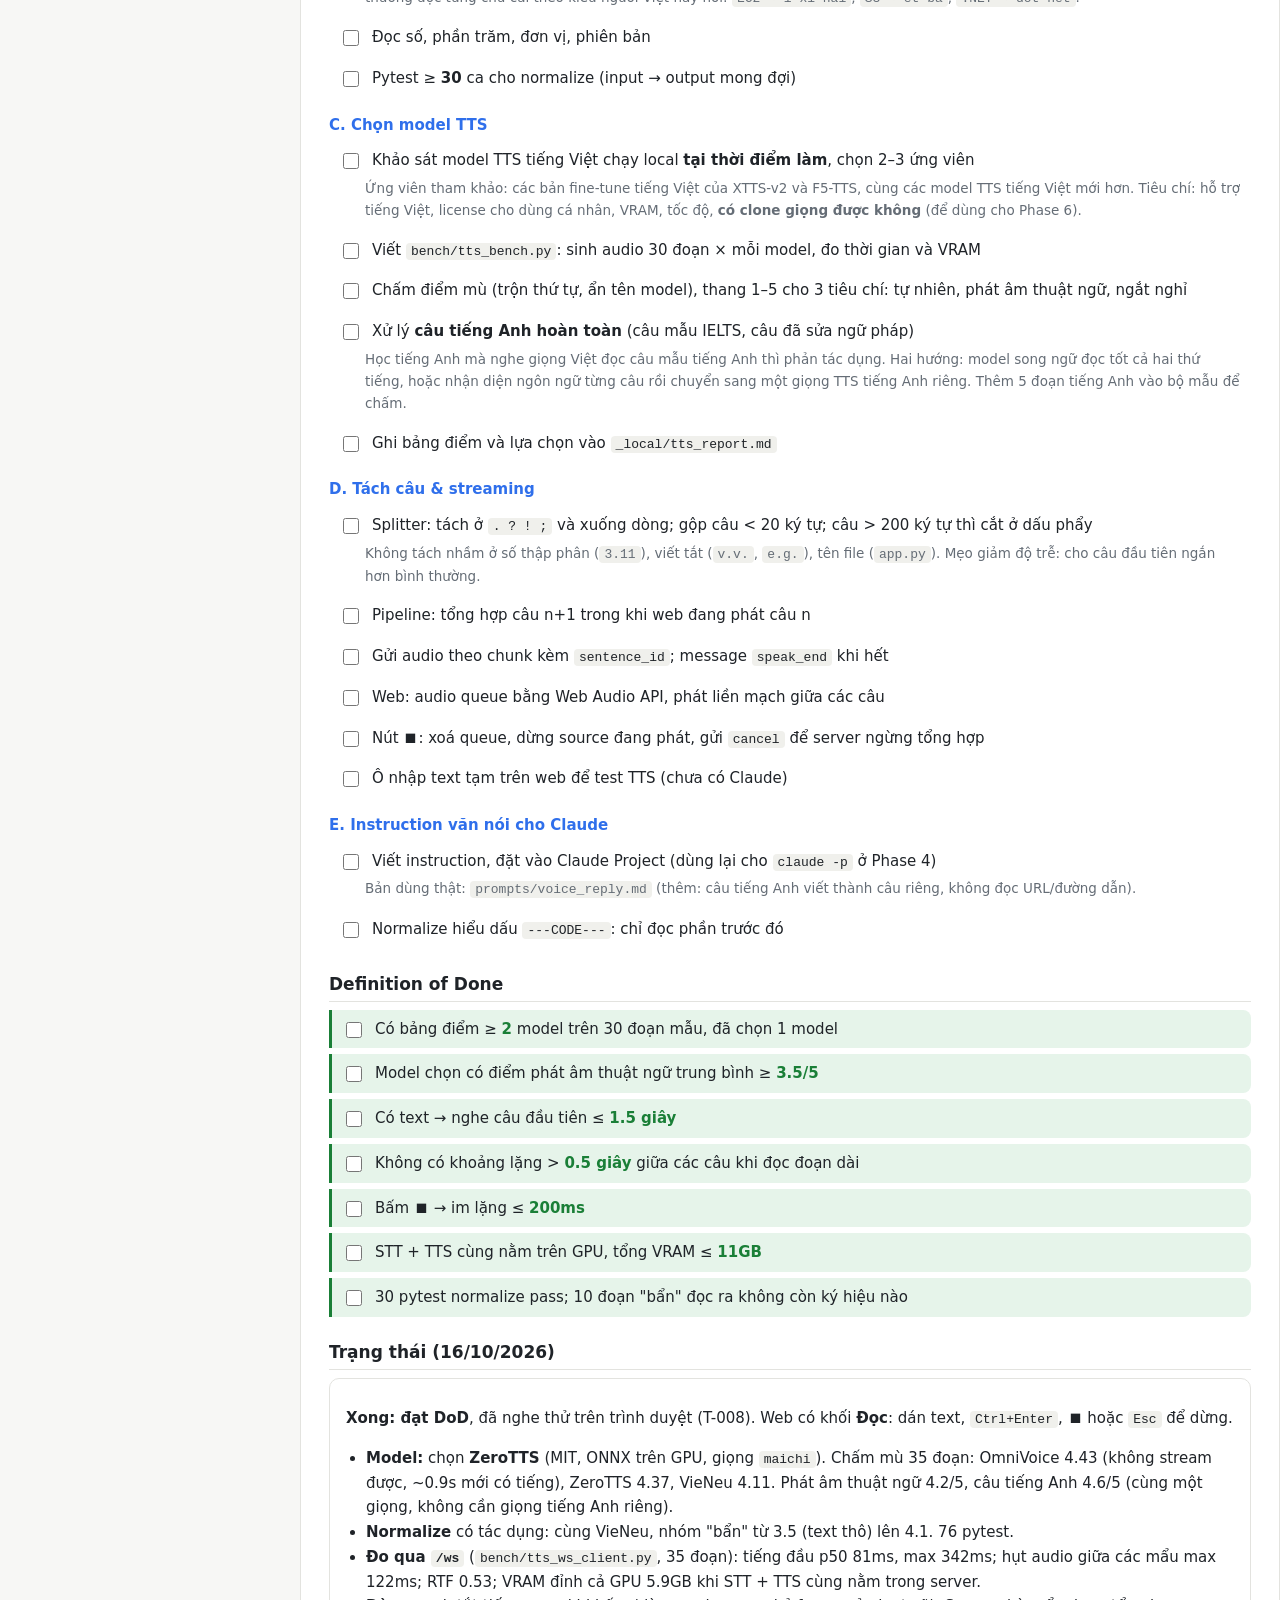
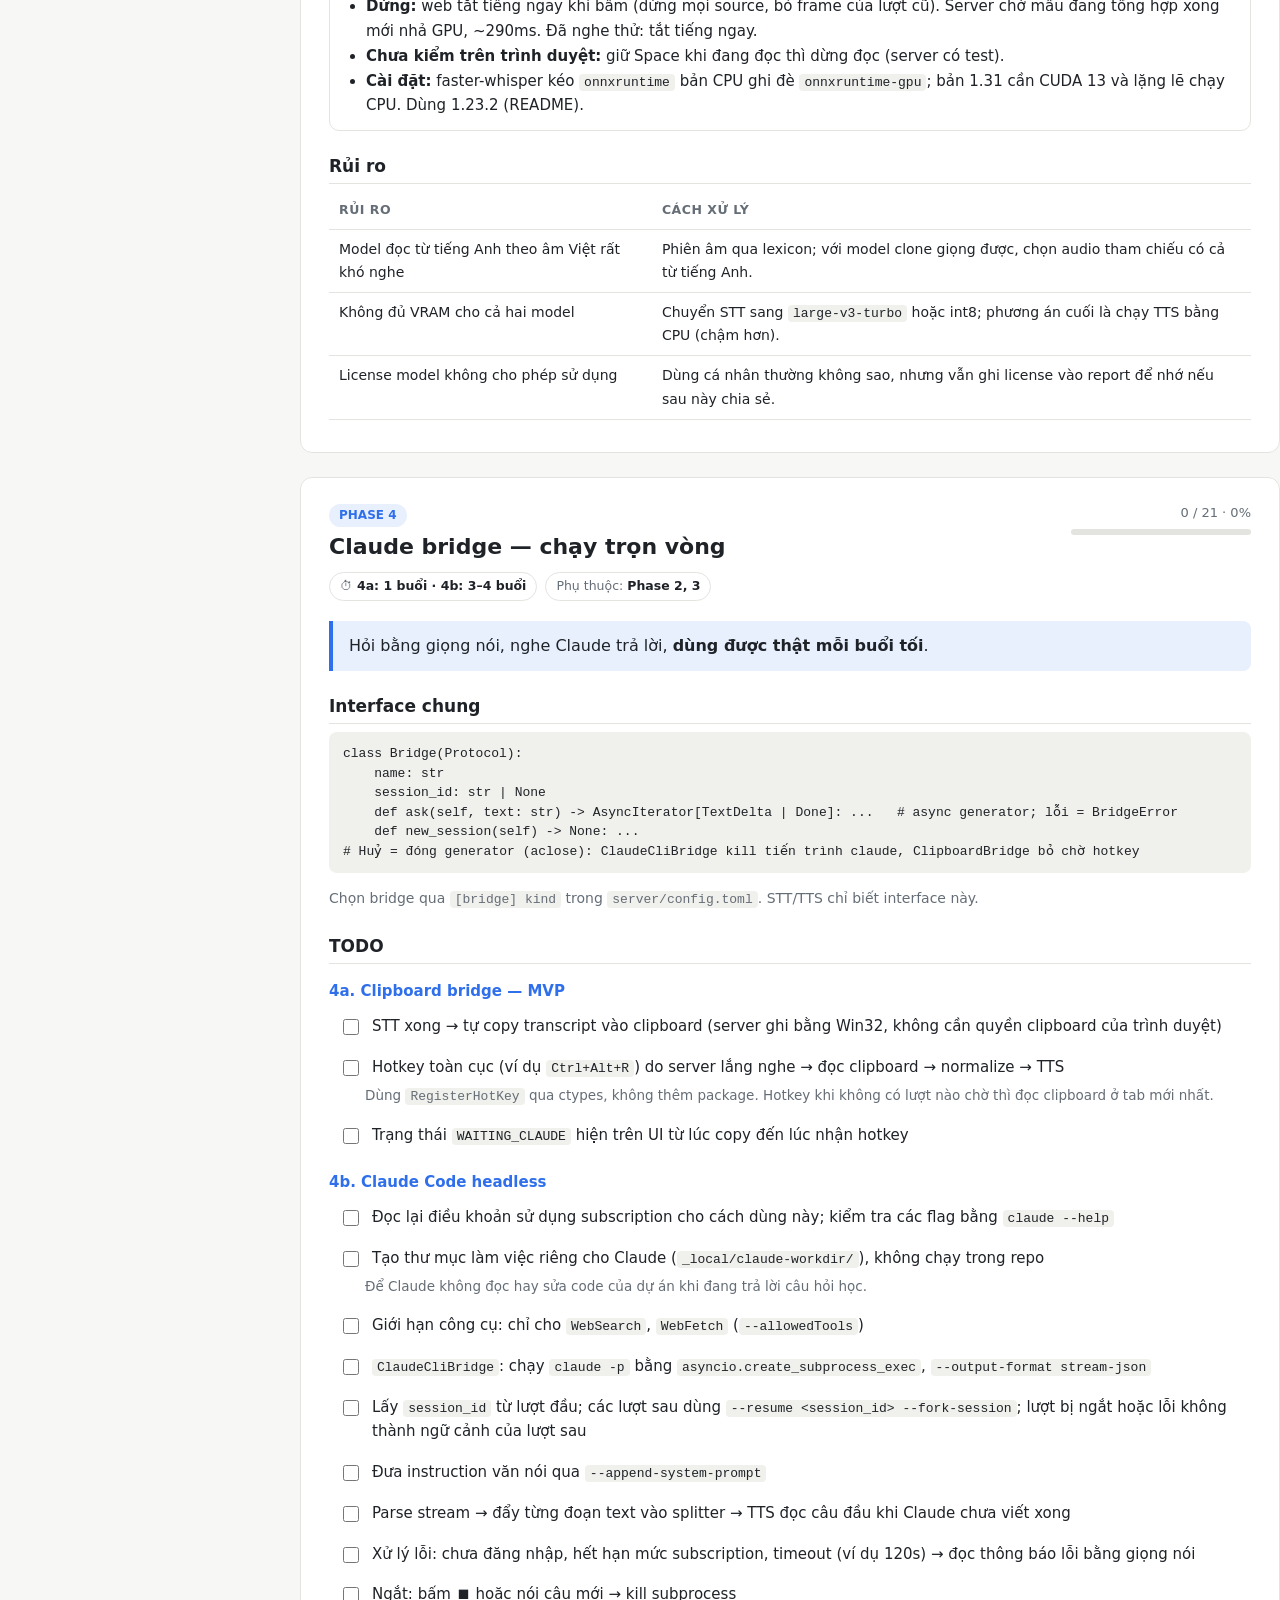
==== commit 03b9fd9e: "learning feature" ====
--- a/docs/plan.html
+++ b/docs/plan.html
@@ -167,6 +167,7 @@
   <a href="#phase6">6 · Giọng của mình <span class="pct" data-for="phase6"></span></a>
   <a href="#phase7">7 · Mọi thiết bị <span class="pct" data-for="phase7"></span></a>
   <a href="#phase8">8 · Tự học dài hạn <span class="pct" data-for="phase8"></span></a>
+  <a href="#phase9">9 · Giao việc cho VS Code <span class="pct" data-for="phase9"></span></a>
   <div class="group-label">Khác</div>
   <a href="#risks">Rủi ro tổng thể</a>
   <a href="#rules">Quy ước làm việc</a>
@@ -279,6 +280,7 @@
     <div class="rm-row"><div class="ph">Phase 6</div><div class="rm-track"><span class="opt" style="left:85%;width:15%">Giọng của mình (tuỳ chọn)</span></div><div class="dur">4–8 buổi</div></div>
     <div class="rm-row"><div class="ph">Phase 7</div><div class="rm-track"><span style="left:67%;width:15%">Mọi thiết bị (song song 5/6)</span></div><div class="dur">3–5 buổi</div></div>
     <div class="rm-row"><div class="ph">Phase 8</div><div class="rm-track"><span style="left:67%;width:33%">Tự học dài hạn (song song 5–7, chạy liên tục)</span></div><div class="dur">liên tục</div></div>
+    <div class="rm-row"><div class="ph">Phase 9</div><div class="rm-track"><span style="left:67%;width:18%">Giao việc cho VS Code (sau Phase 5)</span></div><div class="dur">3–5 buổi</div></div>
   </div>
 
   <h3>Mốc quan trọng</h3>
@@ -870,7 +872,7 @@
     <div class="phase-progress"><span class="pp-label"></span><div class="bar"><span class="pp-bar"></span></div></div>
   </div>
 
-  <div class="box"><p><b>Trạng thái (16/10/2026):</b> rảnh tay bước A code xong (T-010); bộ gọi tên: recall 94%, nhận nhầm 2% (chưa đạt 95% / 0); chờ đo âm nền.</p></div>
+  <div class="box"><p><b>Trạng thái (16/10/2026):</b> rảnh tay bước A code xong (T-010); bộ gọi tên: recall 94%, nhận nhầm 2% (chưa đạt 95% / 0); chờ đo âm nền. <b>04/11/2026:</b> tab Học bài (T-012).</p></div>
 
   <div class="goal">Sửa những gì việc <b>dùng thật</b> chỉ ra. Ưu tiên theo <code>feedback.md</code>, <b>không cần làm hết</b> danh sách dưới đây.</div>
 
@@ -886,6 +888,8 @@
     <li><label><input type="checkbox"><span class="t">Ghi ≥30 phút âm nền, đo nhận nhầm/giờ</span></label>
       <div class="hint">Đã đo trên 100 câu testset (âm tính): 0 nhận nhầm, STT tìm tên p50 425ms / p95 544ms; bị cắt nhiều đoạn 14% ở silence 500ms, 1% ở 900ms.</div></li>
     <li><label><input type="checkbox"><span class="t">Nút "đọc lại", "đọc chậm", chỉnh tốc độ đọc</span></label></li>
+    <li><label><input type="checkbox" checked><span class="t"><b>Tab Học bài (T-012)</b>: dán text hoặc chọn file <code>.txt</code>/<code>.md</code>/<code>.docx</code>, Mimi đọc hết, chia 3–8 phần, giảng từng phần bằng giọng nói, hết phần thì dừng hỏi</span></label>
+      <div class="hint">Thư viện lưu ở <code>_local/study/</code>, mỗi tài liệu một session Claude riêng (không lẫn với tab Mimi), mở lại thì học tiếp. Nói "tiếp", "giảng lại", "kiểm tra mình" hoặc hỏi chen giữa chừng; dòng <code>[Phần k/N: …]</code> Claude viết ở đầu lượt giảng thành thanh tiến độ, không đọc. Ghi chú sau <code>---CODE---</code> hiện dạng markdown dưới bong bóng (04/11/2026).</div></li>
     <li><label><input type="checkbox" checked><span class="t">Lệnh giọng nói đơn giản: "dừng", "đọc lại", "session mới"</span></label>
       <div class="hint"><code>server/assistant/commands.py</code>: chạy ngay trên server, không hỏi Claude (Claude không điều khiển được app). Chỉ câu ngắn mới là lệnh: "đọc lại câu vừa rồi chậm hơn được không" vẫn hỏi Claude.</div></li>
   </ul>
@@ -1080,11 +1084,25 @@
     <li><label><input type="checkbox"><span class="t">Biểu đồ tiến bộ trên trang Đề xuất học: WER cá nhân theo tuần, số lỗi đã học</span></label></li>
     <li><label><input type="checkbox"><span class="t"><b>Fine-tune LoRA</b> large-v3 khi có ≥ 2–3 giờ audio đã sửa ở dev (chuyển từ Phase 5)</span></label>
       <div class="hint">Thử trước xem có vừa 12GB VRAM không. Chỉ nhận model mới nếu holdout cá nhân và bộ 100 câu không tệ hơn, tiếng Việt thuần không kém đi.</div></li>
+    <li><label><input type="checkbox"><span class="t">Kịch bản ghi âm cho LoRA lấy từ prompt người dùng đã gõ trong Claude Code (<code>~/.claude/projects/*/*.jsonl</code>, ~500 câu trộn Anh–Việt đúng văn phong), 40–50% câu trộn; giữ nhóm <code>en</code> để kiểm tra không tụt tiếng Anh</span></label></li>
   </ul>
   <h4>C. Gọi tên Mimi</h4>
   <ul class="tasks">
     <li><label><input type="checkbox"><span class="t">Gom audio gọi tên thật (<code>_local/logs/wake-*.jsonl</code>) thành bộ gọi tên lớn dần</span></label></li>
     <li><label><input type="checkbox"><span class="t">Đủ vài trăm mẫu + âm nền: train openWakeWord riêng cho "Mimi" (bước B của T-010), so với bước A bằng <code>bench/wake_bench.py</code></span></label></li>
+  </ul>
+  <h4>D. Hiểu ý giao việc</h4>
+  <div class="note">Phase 9. Dự án mới lúc đầu phải dạy vài lần, sau đó tự nhận. Học tức thì (biệt danh, ví dụ cho LLM) không cần train model; train LoRA là bước cuối, khi đủ audio.</div>
+  <ul class="tasks">
+    <li><label><input type="checkbox" checked><span class="t">Nút "Sai rồi" trên tab Công việc: chọn lại dự án đúng / sửa câu yêu cầu → ghi nhãn (audio, câu nghe được, dự án đúng, yêu cầu đúng) vào <code>_local/logs/intents-*.jsonl</code></span></label>
+      <div class="hint">01/11/2026: nút "Sai dự án" trên thẻ việc (message <code>task_fix</code>) giao lại ở dự án đúng. Nhãn có <code>turn_id</code> trỏ về <code>turns-*.jsonl</code> (audio, câu nghe được), <code>heard</code>, <code>query</code>, <code>project</code>, <code>wrong</code>, <code>request</code>, <code>via</code>. Trả lời khi Mimi hỏi lại: "ừ / đúng rồi" (một ứng viên), "cái thứ hai", "không phải" rồi nói tên, hoặc bấm nút ứng viên (<code>command.choices</code>). Nói "sai rồi" / "không phải, X cơ" trong 2 phút sau khi giao việc: thôi theo dõi việc đó, hỏi lại hoặc giao sang X.</div></li>
+    <li><label><input type="checkbox"><span class="t">Nhãn ngầm, không cần bấm: chọn ứng viên khi Mimi hỏi lại, ngừng theo dõi trong 30 giây đầu, nói lại câu gần giống ngay sau đó</span></label>
+      <div class="hint">01/11/2026: đã có nhãn khi chọn ứng viên / nói tên lúc Mimi hỏi lại; còn ngừng theo dõi sớm, nói lại câu gần giống.</div></li>
+    <li><label><input type="checkbox"><span class="t">Tự sinh biệt danh dự án (<code>_local/projects.toml</code>) khi cùng một cách nghe sai trỏ về cùng một dự án ≥ 2 lần ở dev, như rule corrections</span></label></li>
+    <li><label><input type="checkbox"><span class="t"><code>bench/intent_bench.py</code>: chấm kho nhãn theo dev/holdout (đúng dự án, đúng loại câu: việc / hỏi / tiến độ); mọi thay đổi alias, rule, prompt chỉ áp dụng khi không tụt</span></label></li>
+    <li><label><input type="checkbox"><span class="t">Bộ luật không chắc thì hỏi LLM nhỏ (Claude Haiku): danh sách dự án + vài ví dụ gần nhất lấy từ kho nhãn; LLM cũng không chắc thì Mimi hỏi lại</span></label></li>
+    <li><label><input type="checkbox"><span class="t">Job học hằng đêm lúc server rảnh: gom nhãn mới → đề xuất → chạy bench → tự áp dụng thứ qua kiểm tra, thứ chưa chắc đưa lên trang Đề xuất học</span></label></li>
+    <li><label><input type="checkbox"><span class="t">Số theo ngày trên trang Đề xuất học: tỉ lệ đúng dự án, số lần phải sửa trên 10 việc</span></label></li>
   </ul>
 
   <h3>Definition of Done</h3>
@@ -1094,6 +1112,7 @@
     <li><label><input type="checkbox"><span class="t">WER cá nhân trên holdout sau 1 tháng dùng thấp hơn lúc bắt đầu, có số theo từng tuần</span></label></li>
     <li><label><input type="checkbox"><span class="t">Mọi thay đổi được áp dụng (lexicon, glossary, rule, model) có số trước/sau và gỡ lại được</span></label></li>
     <li><label><input type="checkbox"><span class="t">Duyệt một đề xuất ≤ <span class="metric">2</span> chạm</span></label></li>
+    <li><label><input type="checkbox"><span class="t">Giao việc: số lần phải sửa trên 10 việc giảm theo tuần; dự án mới nhận đúng sau ≤ <span class="metric">2</span> lần sửa</span></label></li>
   </ul>
 
   <h3>Rủi ro</h3>
@@ -1102,6 +1121,80 @@
     <tr><td>Học sai: rule/lexicon làm hỏng chỗ đang đúng</td><td>Kiểm tra trên dev trước khi duyệt; ghi quyết định vào <code>_local/learning/decisions.jsonl</code>, gỡ lại được.</td></tr>
     <tr><td>Quá ít tín hiệu vì người dùng ít sửa tay</td><td>Tín hiệu ngầm (hỏi lại, nói lại) + hàng chờ sửa một chạm.</td></tr>
     <tr><td>Fine-tune làm kém tiếng Việt thuần hoặc câu tiếng Anh</td><td>Đo theo nhóm vi/mix/dense/en trên holdout; không đạt thì giữ model gốc.</td></tr>
+  </table>
+</section>
+
+<section class="phase" id="phase9">
+  <div class="phase-head">
+    <div>
+      <span class="badge">PHASE 9</span>
+      <h2>Giao việc cho VS Code</h2>
+      <div class="chips">
+        <span class="chip">⏱ <b>3–5 buổi</b></span>
+        <span class="chip">Phụ thuộc: <b>Phase 4 (T-009), Phase 5 (T-010)</b></span>
+        <span class="chip">Ticket: <b>T-011</b></span>
+      </div>
+    </div>
+    <div class="phase-progress"><span class="pp-label"></span><div class="bar"><span class="pp-bar"></span></div></div>
+  </div>
+
+  <div class="goal">Nói <b>"Mimi ơi, mở dự án job hay rồi thêm phân trang cho trang danh sách"</b> → Mimi tìm đúng thư mục dự án, mở VS Code ở đó, đưa yêu cầu vào ô chat Claude Code, theo dõi tiến độ, xong thì đọc báo cáo ngắn.</div>
+
+  <div class="flow">
+    <div class="node web">Câu nói / tab Công việc<small>"mở dự án X rồi …"</small></div><span class="arrow">→</span>
+    <div class="node stt">Danh bạ dự án<small>roots + projects.toml, tìm gần đúng</small></div><span class="arrow">→</span>
+    <div class="node tts">VS Code<small>mở thư mục, URI điền yêu cầu, Enter</small></div><span class="arrow">→</span>
+    <div class="node llm">Log phiên Claude Code<small>bước tool, chờ duyệt, báo cáo</small></div>
+  </div>
+
+  <div class="note">Mimi không tự sửa code. Claude Code trong VS Code làm việc, người dùng vẫn duyệt quyền như bình thường. URI <code>vscode://anthropic.claude-code/open?prompt=…</code> chỉ <b>điền sẵn</b> yêu cầu (extension 2.1.x không tự gửi), nên Mimi nhấn Enter khi cửa sổ trên cùng đúng là VS Code của dự án; không chắc thì chỉ điền sẵn và nhắc người dùng. Lúc chờ duyệt, log không có dấu hiệu riêng: chỉ thấy tool chưa có kết quả quá <code>stall_s</code>.</div>
+
+  <h3>TODO</h3>
+  <h4>A1. Danh bạ dự án + lệnh "mở dự án X"</h4>
+  <ul class="tasks">
+    <li><label><input type="checkbox" checked><span class="t"><code>server/agent/projects.py</code>: quét <code>[agent] roots</code>, thêm dự án từng mở bằng Claude Code, biệt danh/loại trừ trong <code>_local/projects.toml</code>; tìm gần đúng theo tên đọc lên</span></label>
+      <div class="hint">"job hay" → <code>job-hay</code>. Thư mục log phiên: slug = đường dẫn thay mọi ký tự không phải chữ/số bằng <code>-</code>; chữ ổ đĩa có thể hoa hoặc thường.</div></li>
+    <li><label><input type="checkbox" checked><span class="t"><code>server/agent/intent.py</code>: tách câu nói thành dự án + yêu cầu; câu hỏi kiến thức ("dự án là gì") vẫn đi tới Claude</span></label></li>
+    <li><label><input type="checkbox" checked><span class="t">Hai dự án giống nhau hoặc không tìm thấy: Mimi hỏi lại / báo không tìm thấy, không mở bừa</span></label></li>
+  </ul>
+  <h4>A2. Giao việc + theo dõi + báo cáo</h4>
+  <ul class="tasks">
+    <li><label><input type="checkbox" checked><span class="t"><code>server/agent/vscode.py</code>: mở VS Code ở thư mục dự án, mở tab Claude bằng URI (chỉ điền sẵn), tự nhấn Enter khi cửa sổ đúng dự án ở trên cùng (<code>auto_submit</code>, tắt được)</span></label></li>
+    <li><label><input type="checkbox" checked><span class="t"><code>server/agent/watcher.py</code>: đọc tăng dần log phiên, nhận ra lượt vừa gửi, báo từng bước tool, "chờ duyệt hoặc chạy lâu", kết thúc khi <code>end_turn</code></span></label></li>
+    <li><label><input type="checkbox" checked><span class="t"><code>server/agent/tasks.py</code>: <code>TaskManager</code> điều phối, broadcast cho mọi tab, đọc báo cáo bằng giọng khi tab rảnh, log <code>_local/tasks</code></span></label></li>
+    <li><label><input type="checkbox" checked><span class="t">Web: tab <b>Công việc</b> (chọn dự án + gõ yêu cầu, thẻ task có timeline bước, báo cáo, ngừng theo dõi, mở lại phiên trong VS Code); thẻ task trong chat Mimi</span></label></li>
+  </ul>
+  <h4>A2b. Giao việc bằng giọng nói ở tab Công việc</h4>
+  <ul class="tasks">
+    <li><label><input type="checkbox" checked><span class="t">Đang ở tab Công việc (message <code>work</code>): mọi câu nói là giao việc, không hỏi Claude của Mimi; câu không nêu tên dự án thì làm ở dự án đang chọn, không chọn thì dự án của việc gần nhất, chưa có thì Mimi hỏi "làm ở dự án nào?" rồi nhận câu trả lời tên dự án</span></label></li>
+    <li><label><input type="checkbox" checked><span class="t">Tên dự án mơ hồ: Mimi hỏi lại, câu trả lời kế tiếp (trong 90 giây) chọn dự án và giữ yêu cầu cũ</span></label></li>
+    <li><label><input type="checkbox" checked><span class="t">Hỏi tiến độ ("tới đâu rồi", "xong chưa") và "ngừng theo dõi" bằng giọng nói, ở mọi tab khi đang có việc chạy</span></label></li>
+    <li><label><input type="checkbox" checked><span class="t">Web: thanh giọng nói đầu tab (orb nhỏ, nút Rảnh tay, chọn dự án mặc định, câu bạn nói và câu Mimi đáp); form gõ tay thu vào "Gõ tay"</span></label></li>
+    <li><label><input type="checkbox" checked><span class="t">STT nghe đúng tên dự án: ở tab Công việc, prompt Whisper thêm "Dự án: job hay, fruit rush, …" (30 dự án dùng gần nhất + biệt danh); câu thiếu từ "dự án" vẫn nhận tên ở bất kỳ đâu trong câu khi khớp chắc (≥ 0.85)</span></label>
+      <div class="hint">Hai lượt nói thật: "Mở dự án chấp 2" → "Mở dự án job hay", "Mở dạng job page" → "Mở dạng job hay". Chưa đo trên bộ test (cần ghi âm câu có tên dự án).</div></li>
+    <li><label><input type="checkbox" checked><span class="t">Sửa theo lần thử thật 01/11/2026: (1) lượt dò tên đã nghe "Mimi" thì luôn bỏ tên khỏi câu, kể cả khi lượt nhận dạng chính viết tên khác; (2) bỏ câu Whisper bịa khi audio là tiếng ồn; (3) câu ngắn "mở X" mà X không khớp chắc dự án nào thì hỏi lại kèm ứng viên, không giao cho dự án đang chọn</span></label>
+      <div class="hint">Lỗi gặp: "Mimi ơi. Mở giảm." (lượt dò tên) thành "Nhiên mê ơi, mở diễn." (lượt chính) nên cả câu bị giao đi; "mở dạng karaoke" bị giao cho play-crew (dự án vừa làm) thay vì hỏi "guitar karaoke?". Log có 20 câu ảo giác kiểu "Cảm ơn các bạn đã theo dõi và hẹn gặp lại." (<code>server/stt/hallucination.py</code>).</div></li>
+  </ul>
+  <h4>Để sau</h4>
+  <ul class="tasks">
+    <li><label><input type="checkbox"><span class="t">A3: Mimi tự làm (Claude headless trong thư mục dự án, duyệt quyền qua web/giọng nói)</span></label></li>
+    <li><label><input type="checkbox"><span class="t">A4: điều khiển máy ngoài VS Code (mở app, trình duyệt…)</span></label></li>
+  </ul>
+
+  <h3>Definition of Done</h3>
+  <ul class="tasks dod">
+    <li><label><input type="checkbox"><span class="t">Thử thật: nói "mở dự án X rồi &lt;yêu cầu chỉ đọc&gt;" → VS Code mở đúng dự án, yêu cầu được gửi, tab Công việc hiện các bước, nghe báo cáo</span></label></li>
+    <li><label><input type="checkbox"><span class="t">Tìm đúng dự án ≥ <span class="metric">9/10</span> câu nói thật có tên dự án</span></label></li>
+    <li><label><input type="checkbox"><span class="t">Từ lúc nói xong đến lúc yêu cầu vào ô chat ≤ <span class="metric">10s</span> khi VS Code chưa mở</span></label></li>
+    <li><label><input type="checkbox"><span class="t">Không gửi Enter nhầm cửa sổ: cửa sổ trên cùng không phải VS Code đúng dự án thì chỉ điền sẵn và nhắc người dùng</span></label></li>
+  </ul>
+
+  <h3>Rủi ro</h3>
+  <table>
+    <tr><th>Rủi ro</th><th>Cách xử lý</th></tr>
+    <tr><td>Enter rơi vào cửa sổ khác (người dùng bấm chỗ khác đúng lúc)</td><td>Kiểm tra tiêu đề cửa sổ trên cùng ngay trước khi gửi phím; tắt <code>auto_submit</code> thì chỉ điền sẵn.</td></tr>
+    <tr><td>Extension Claude Code đổi URI handler hoặc định dạng log</td><td>Code đọc log chịu được trường lạ; không nhận ra lượt gửi trong <code>submit_timeout_s</code> thì báo thất bại, không treo.</td></tr>
+    <tr><td>Nhận nhầm câu hỏi thường thành lệnh mở dự án</td><td>Chỉ nhận câu có từ khoá ("dự án", "project", "vs code", "mở code") và không có dạng câu hỏi ("là gì", "làm sao", "cách…"); còn lại vẫn hỏi Claude.</td></tr>
   </table>
 </section>
 
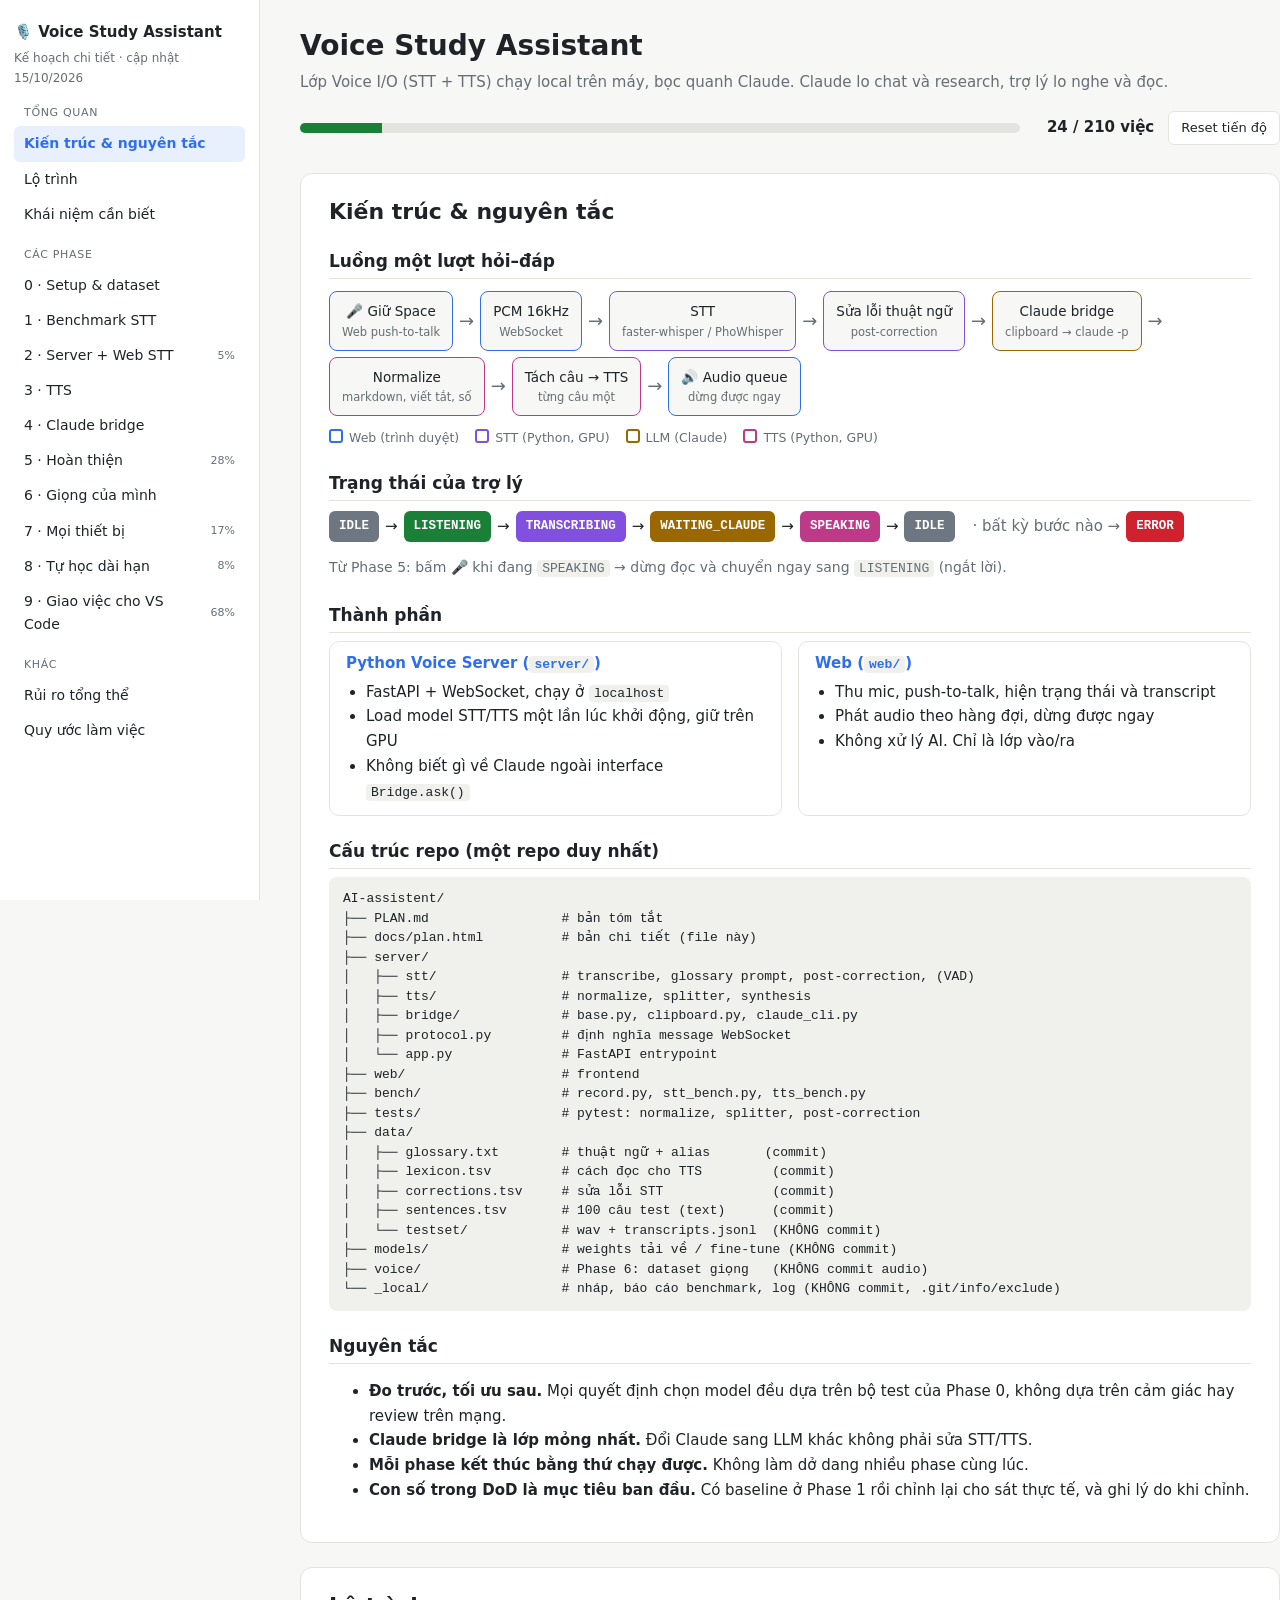
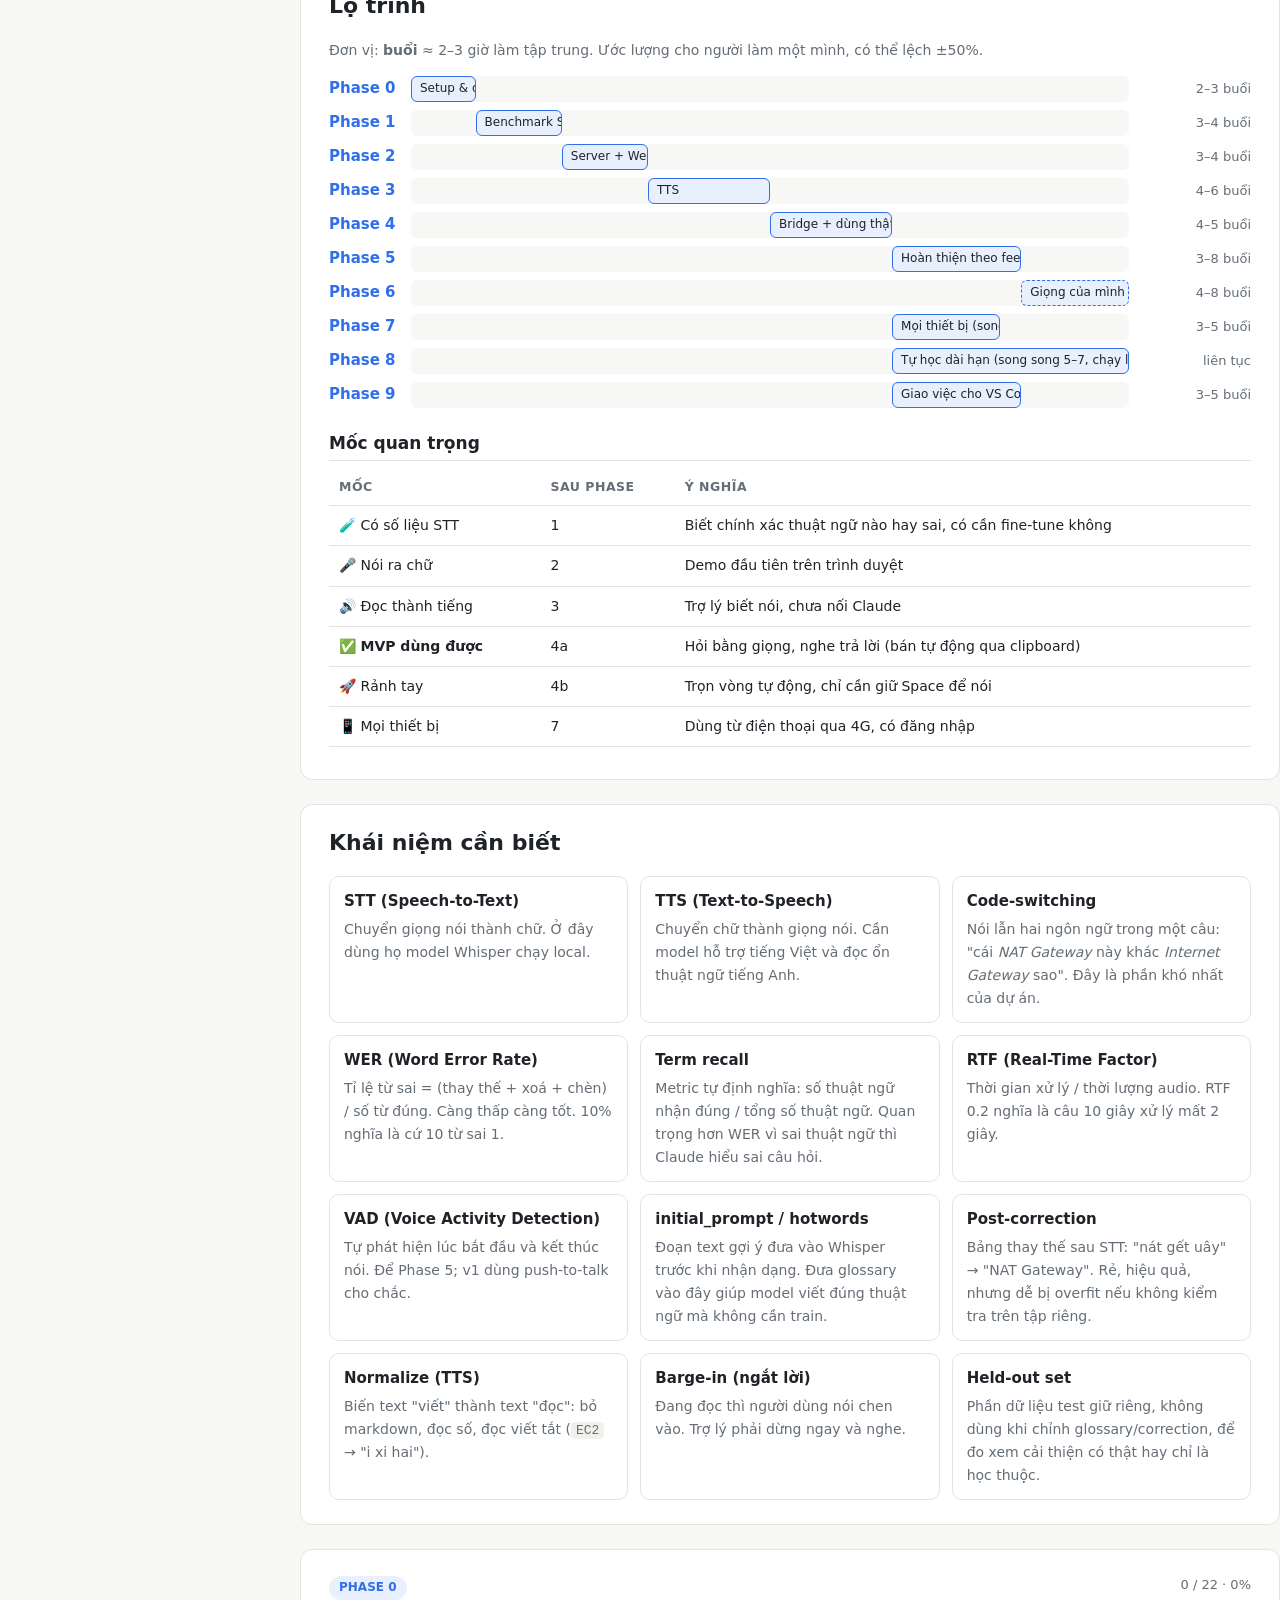
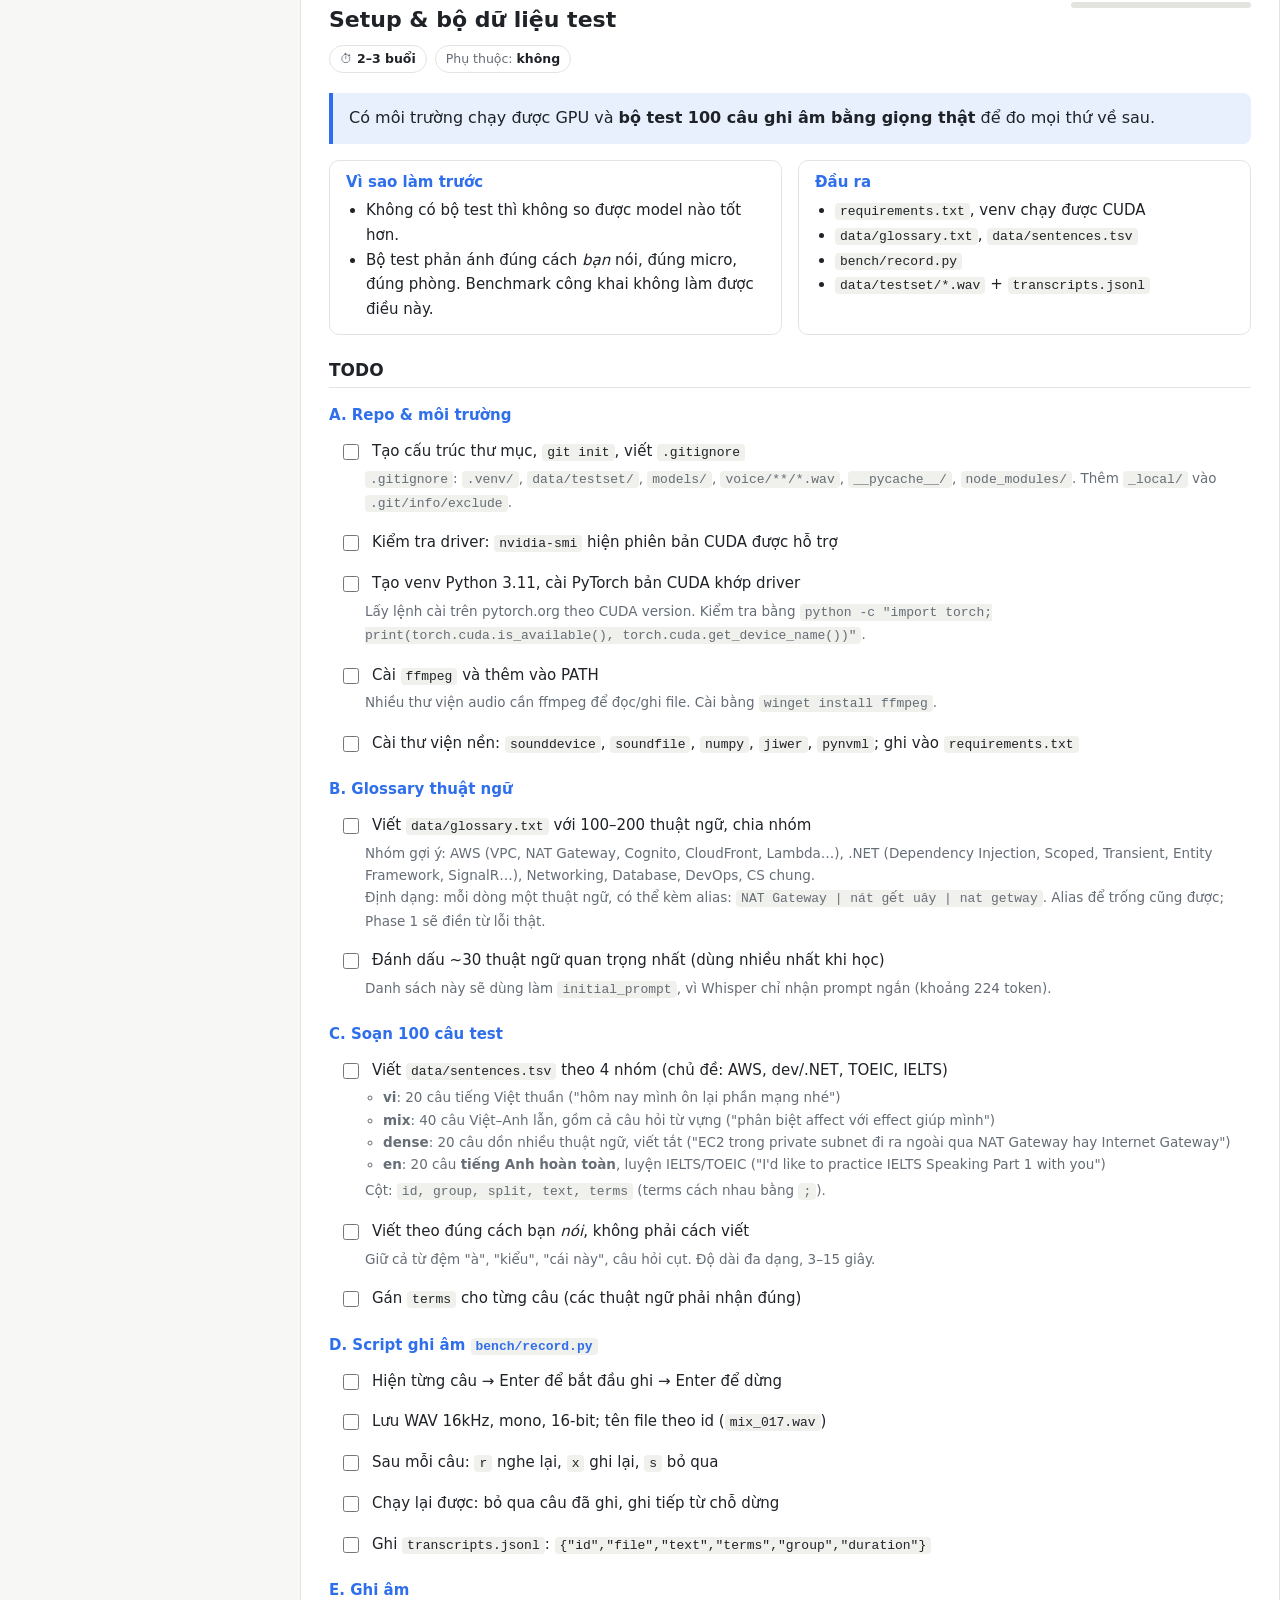
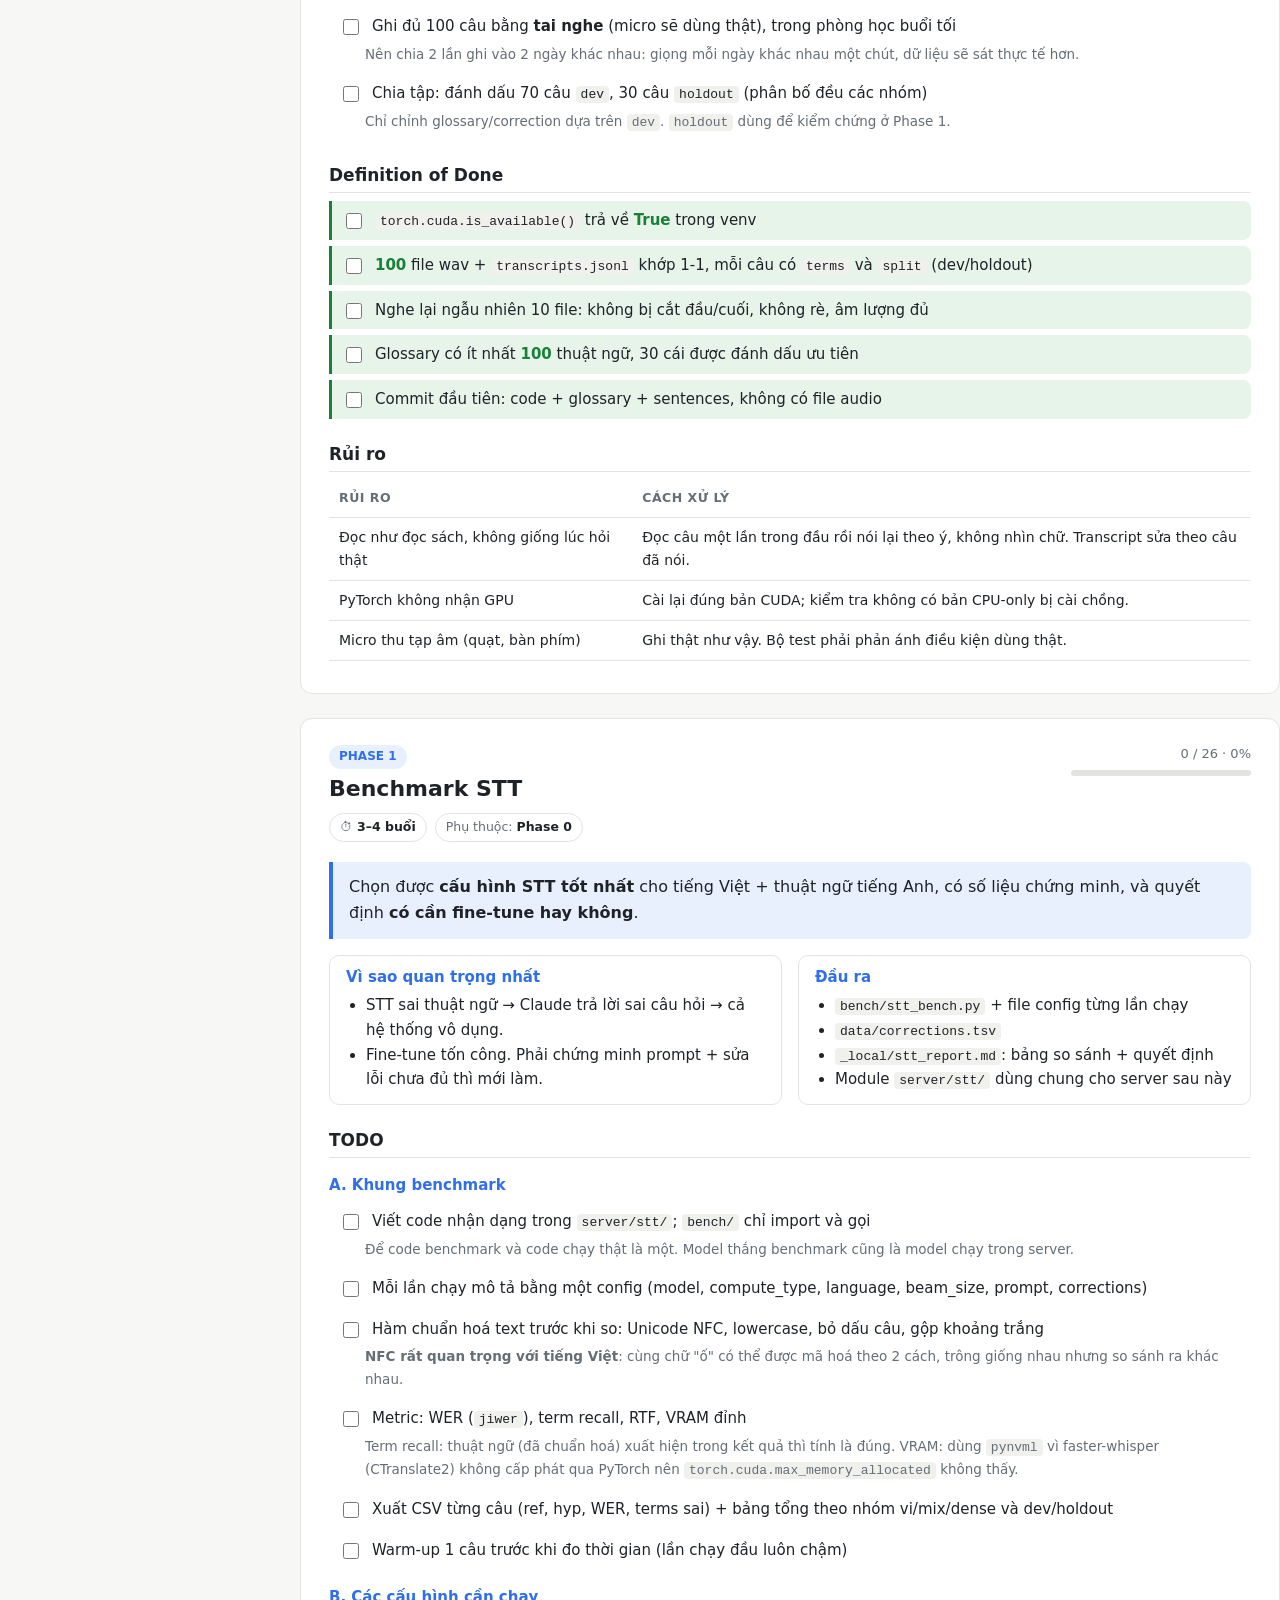
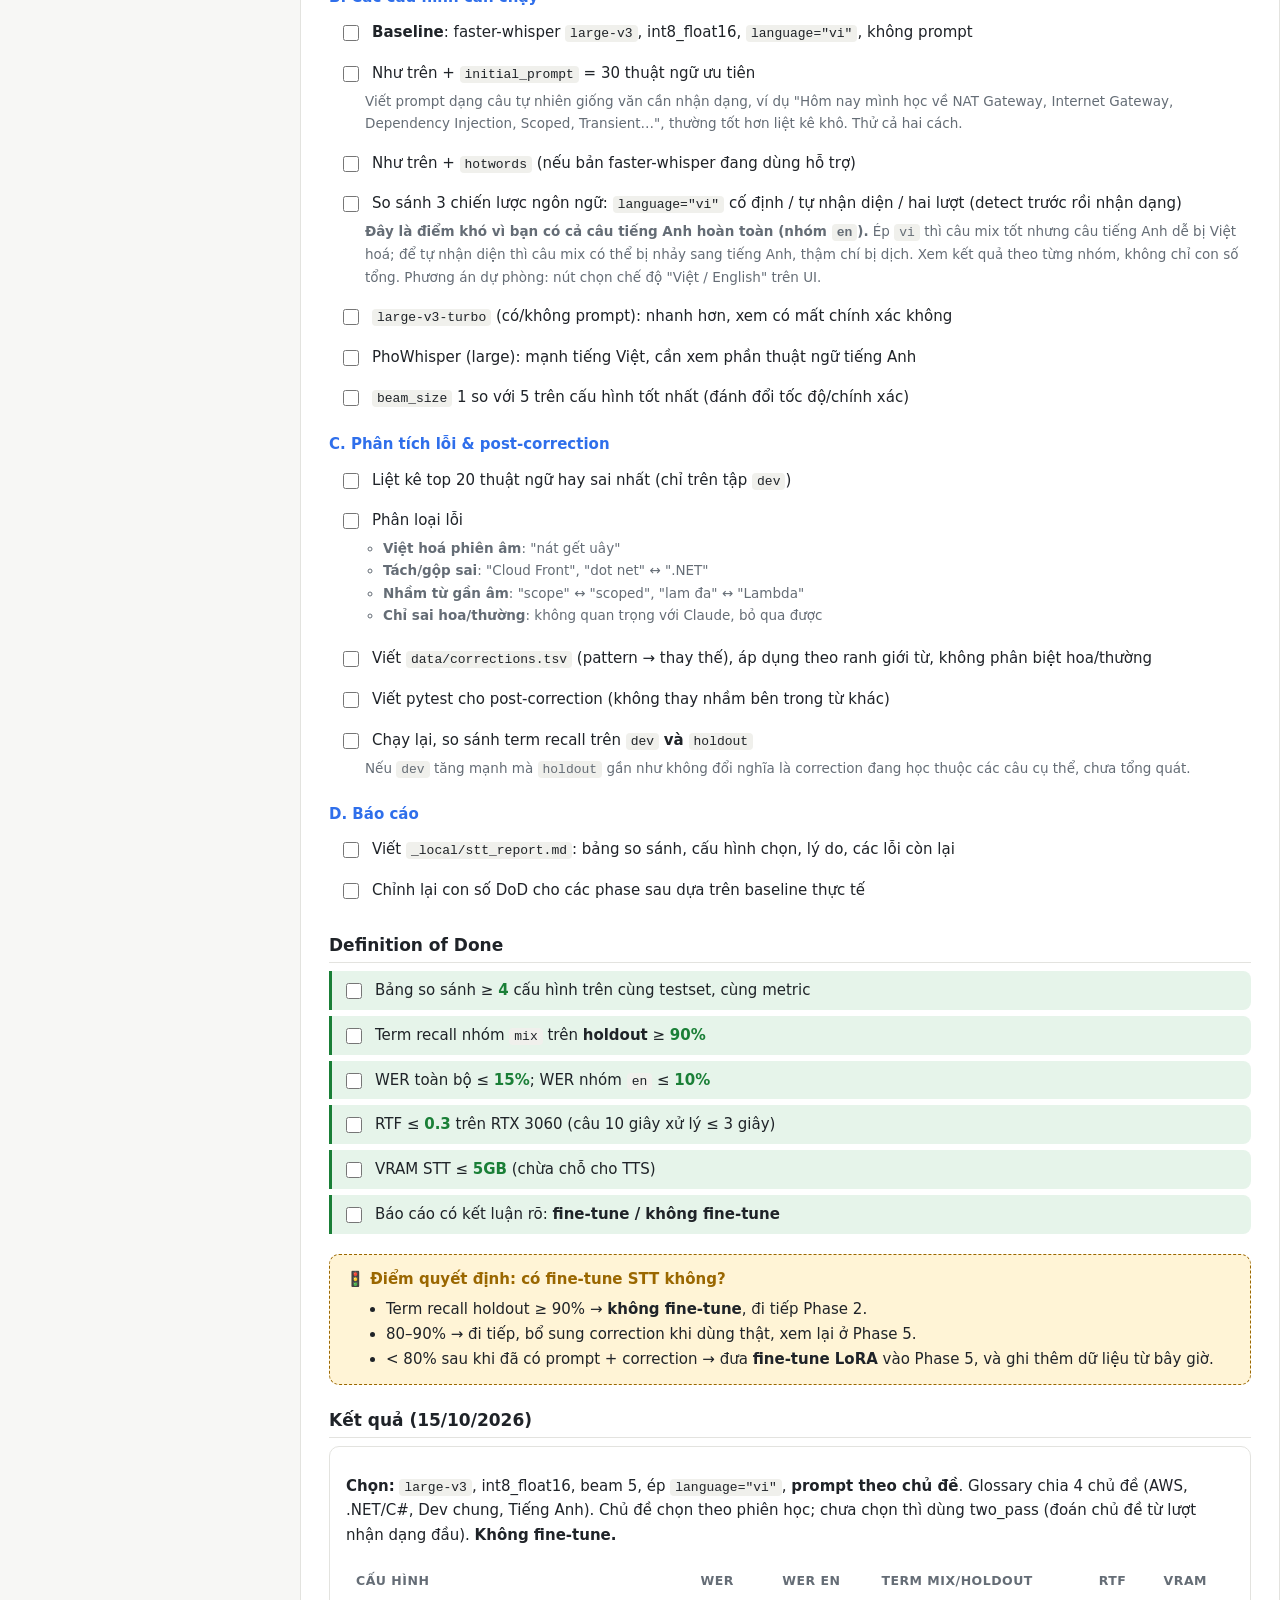
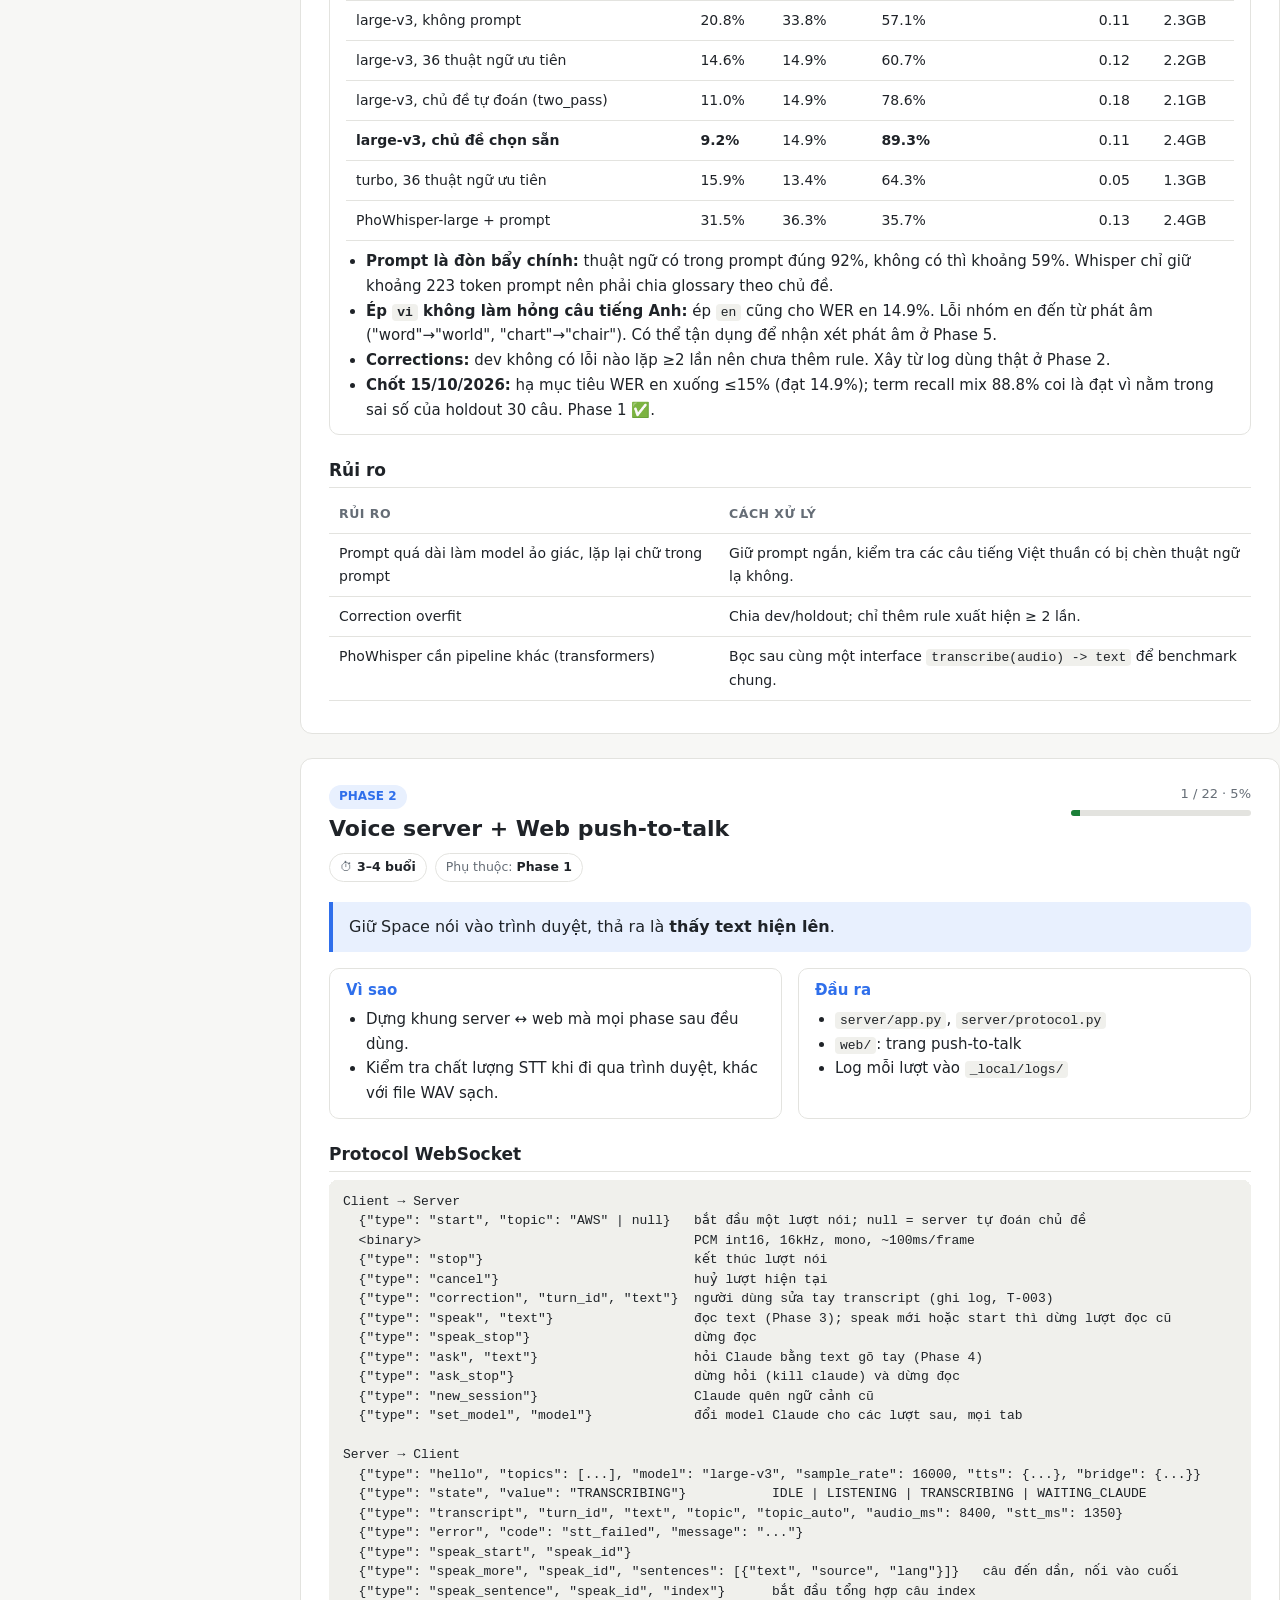
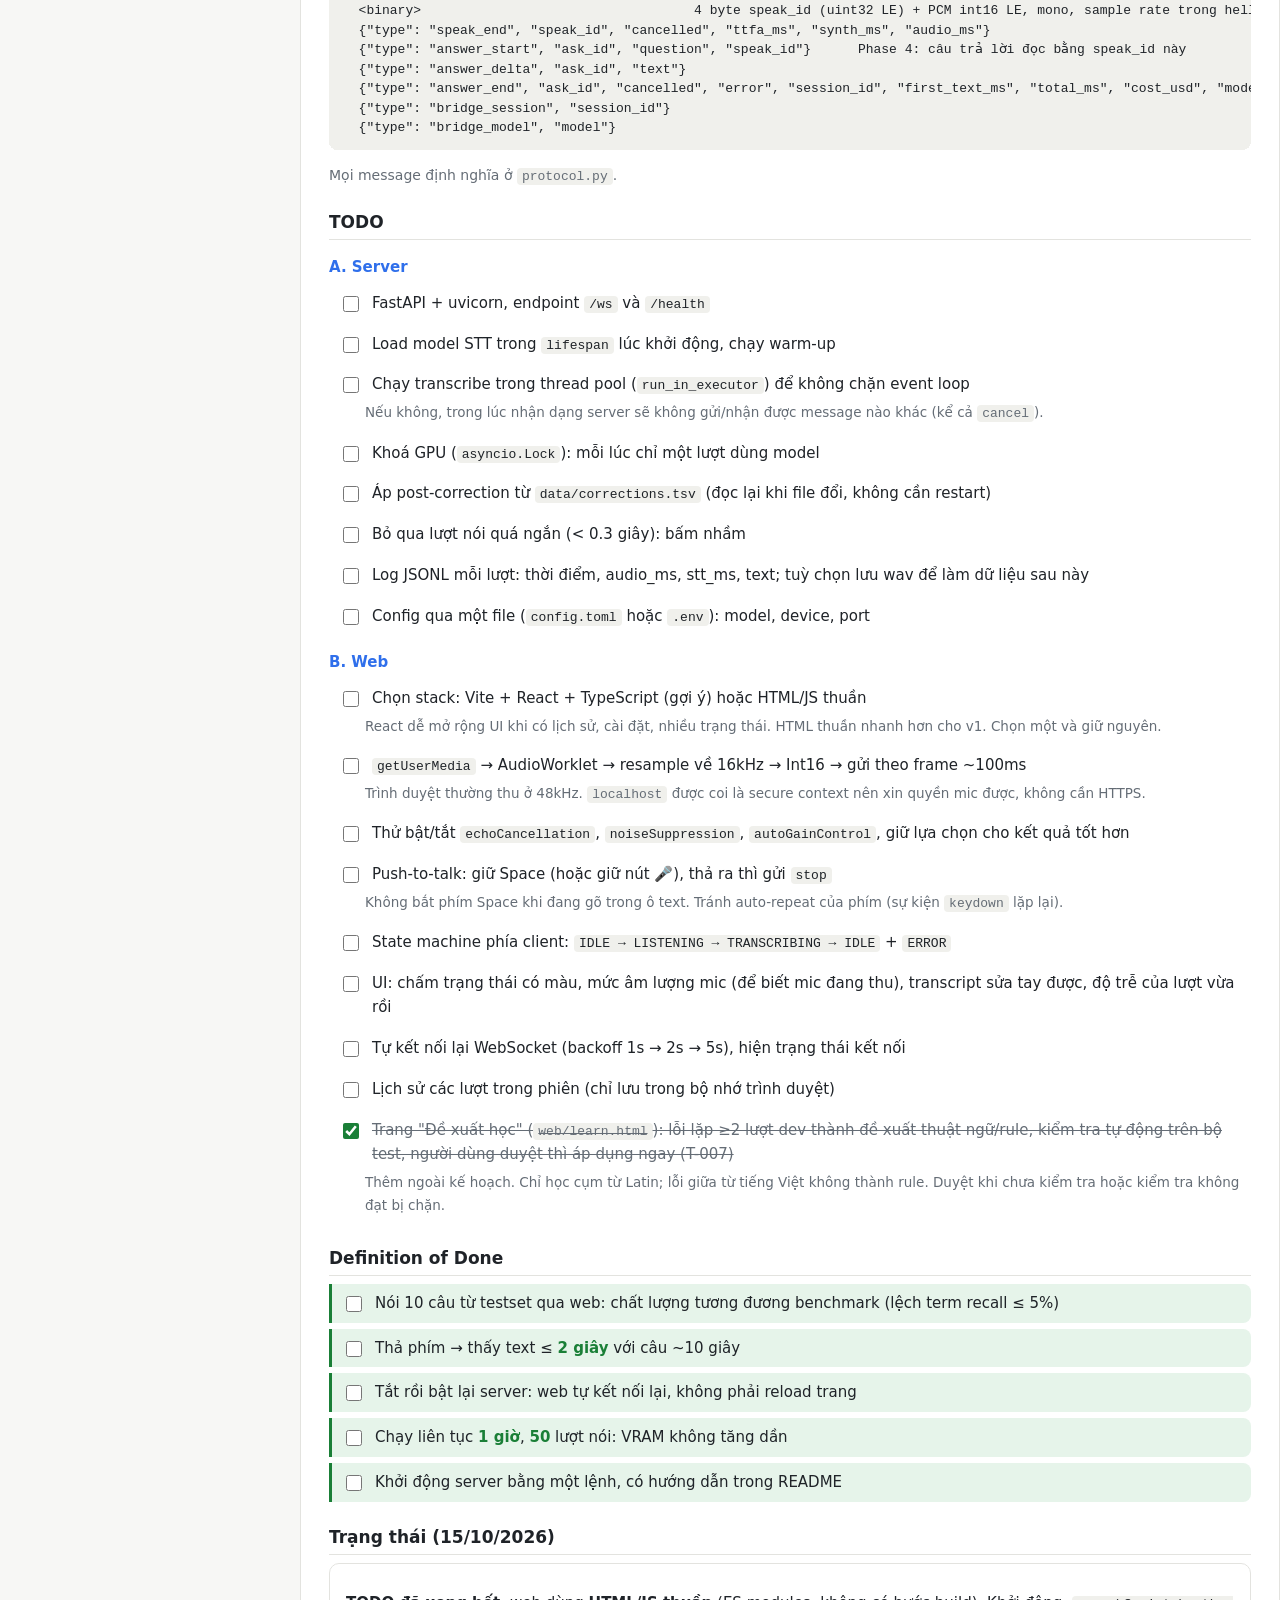
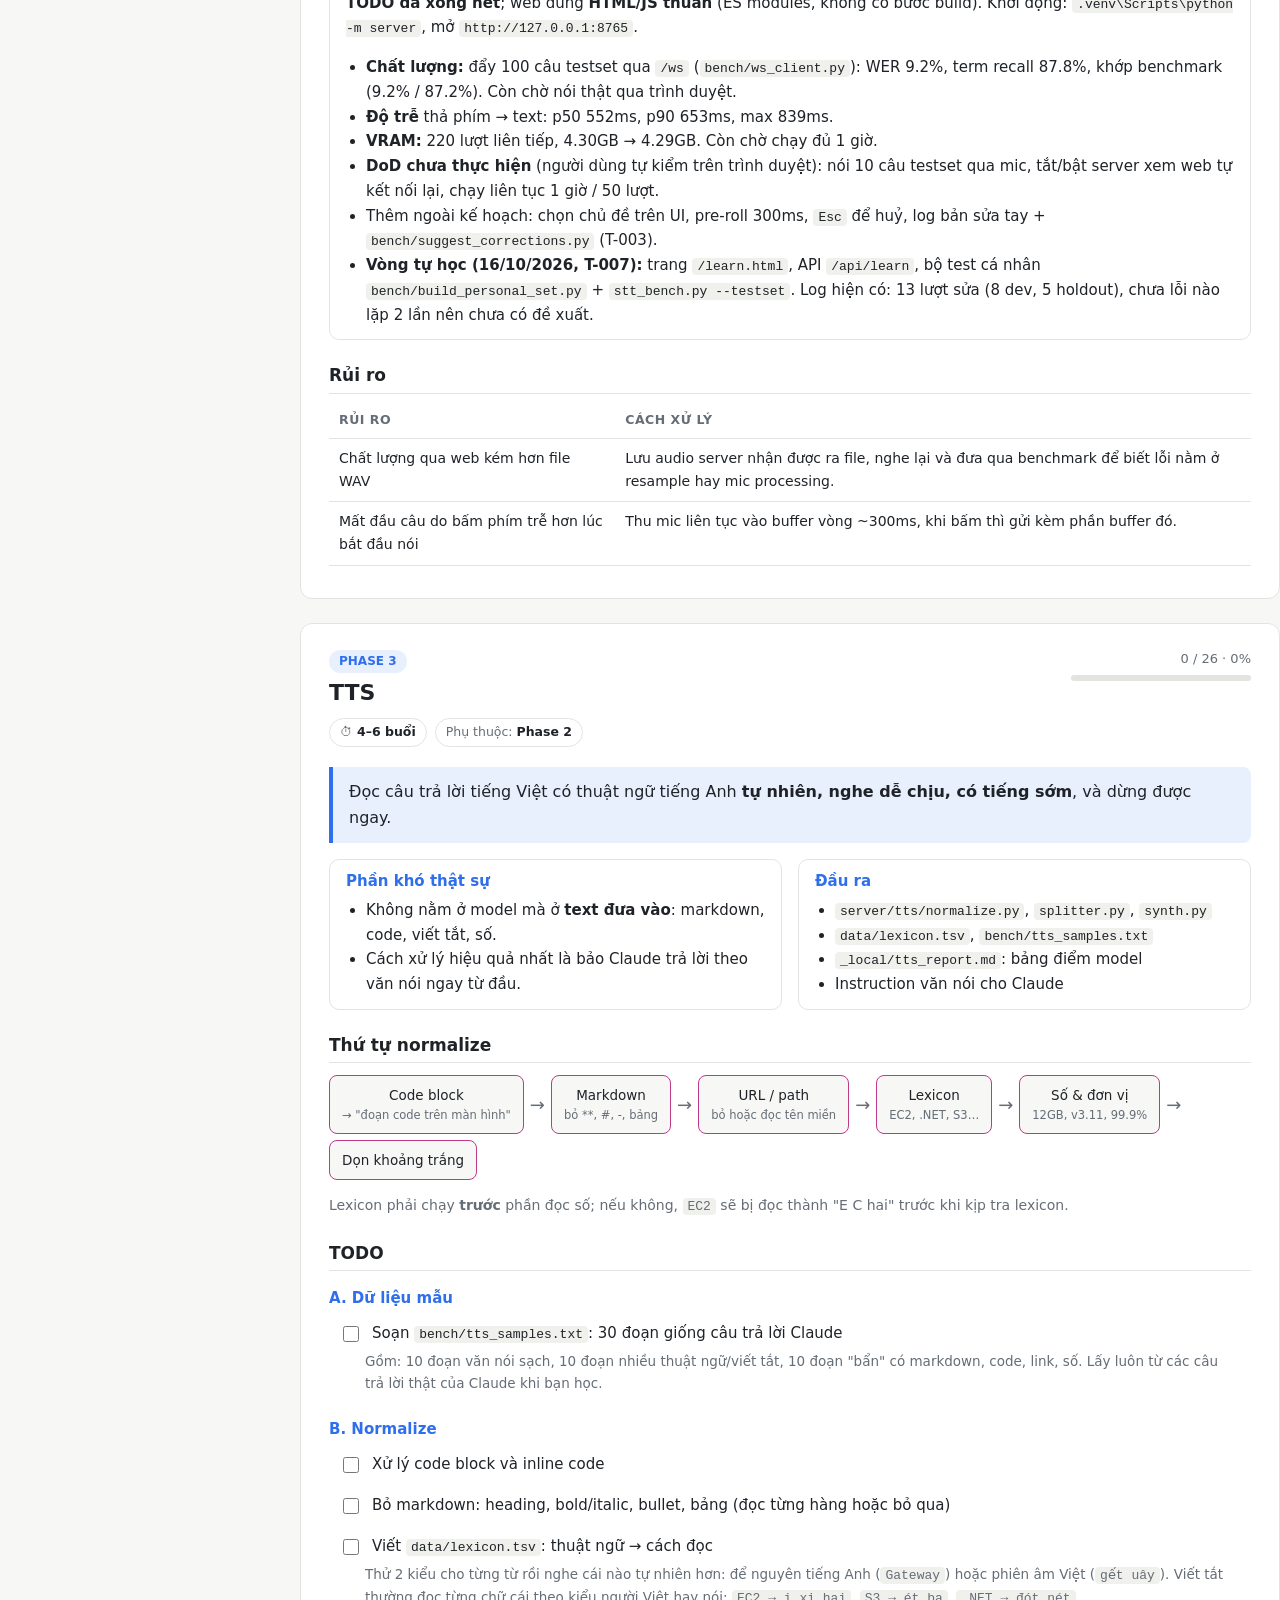
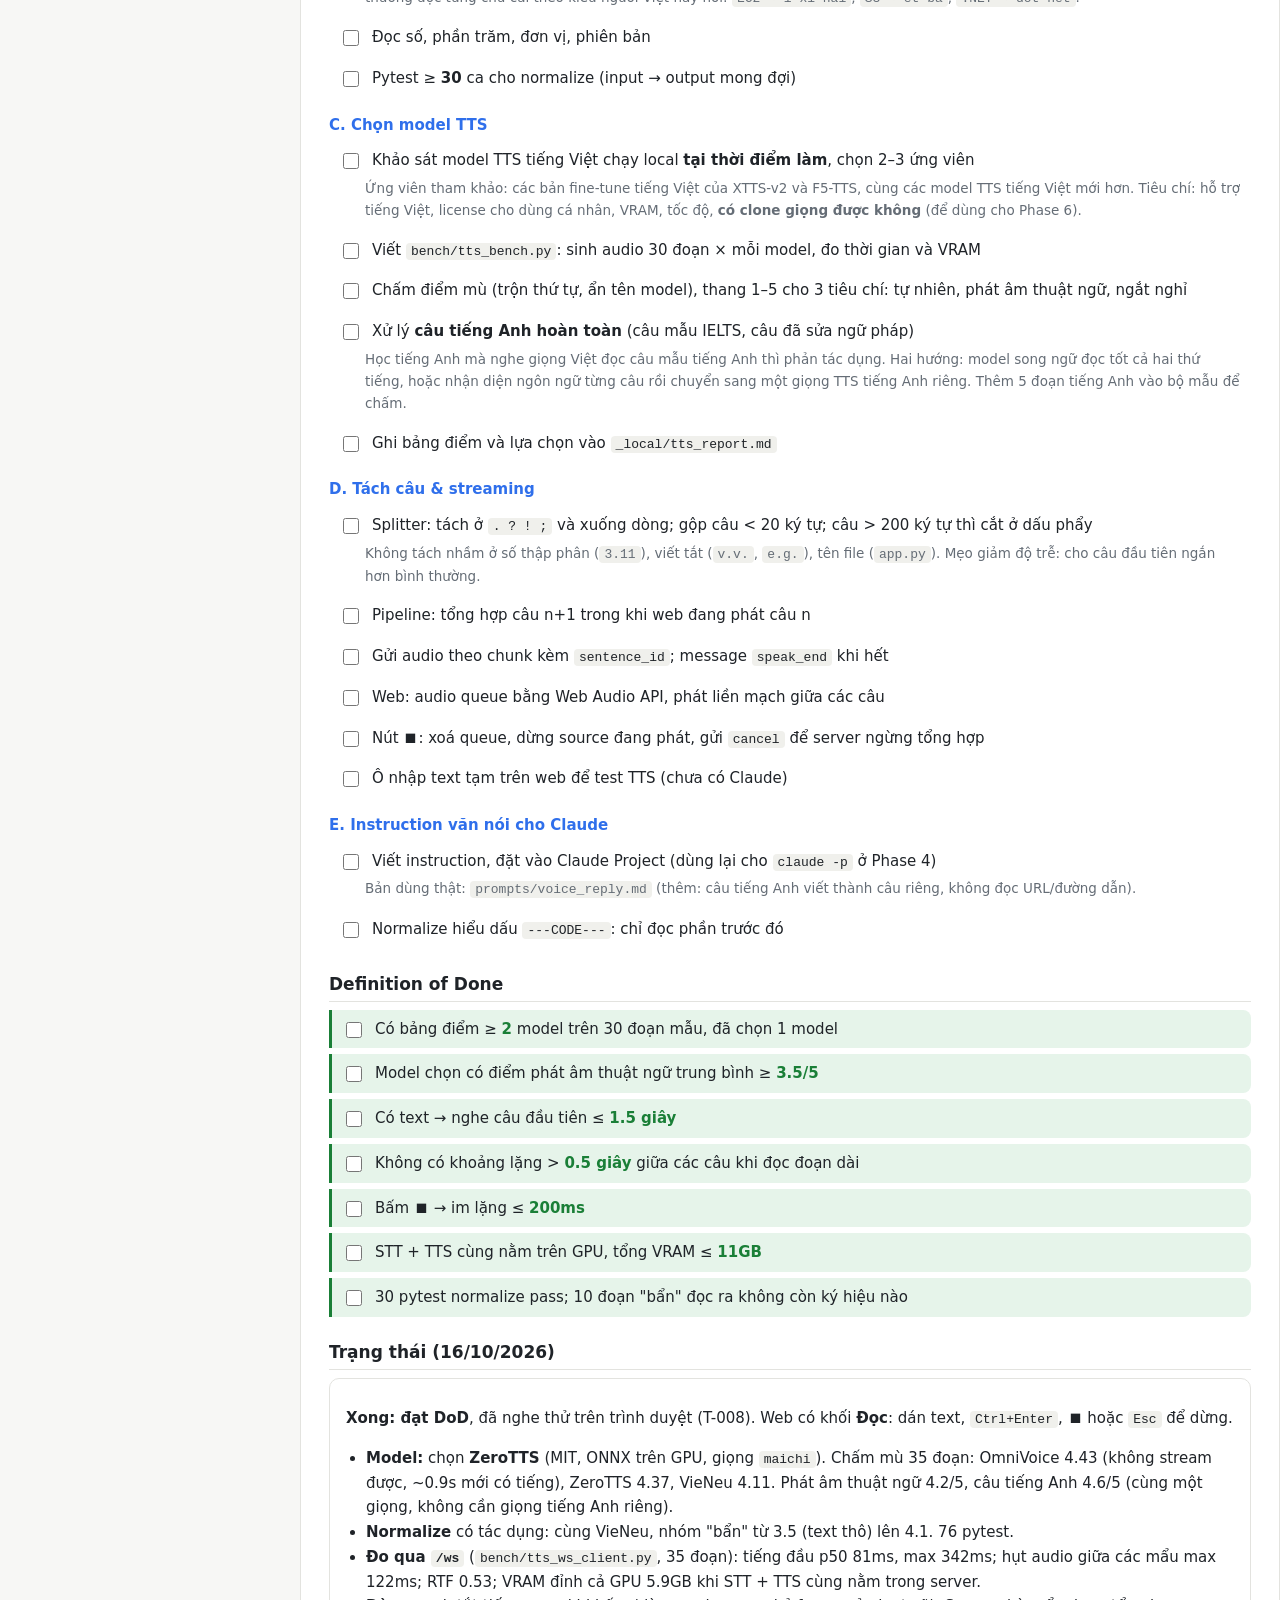
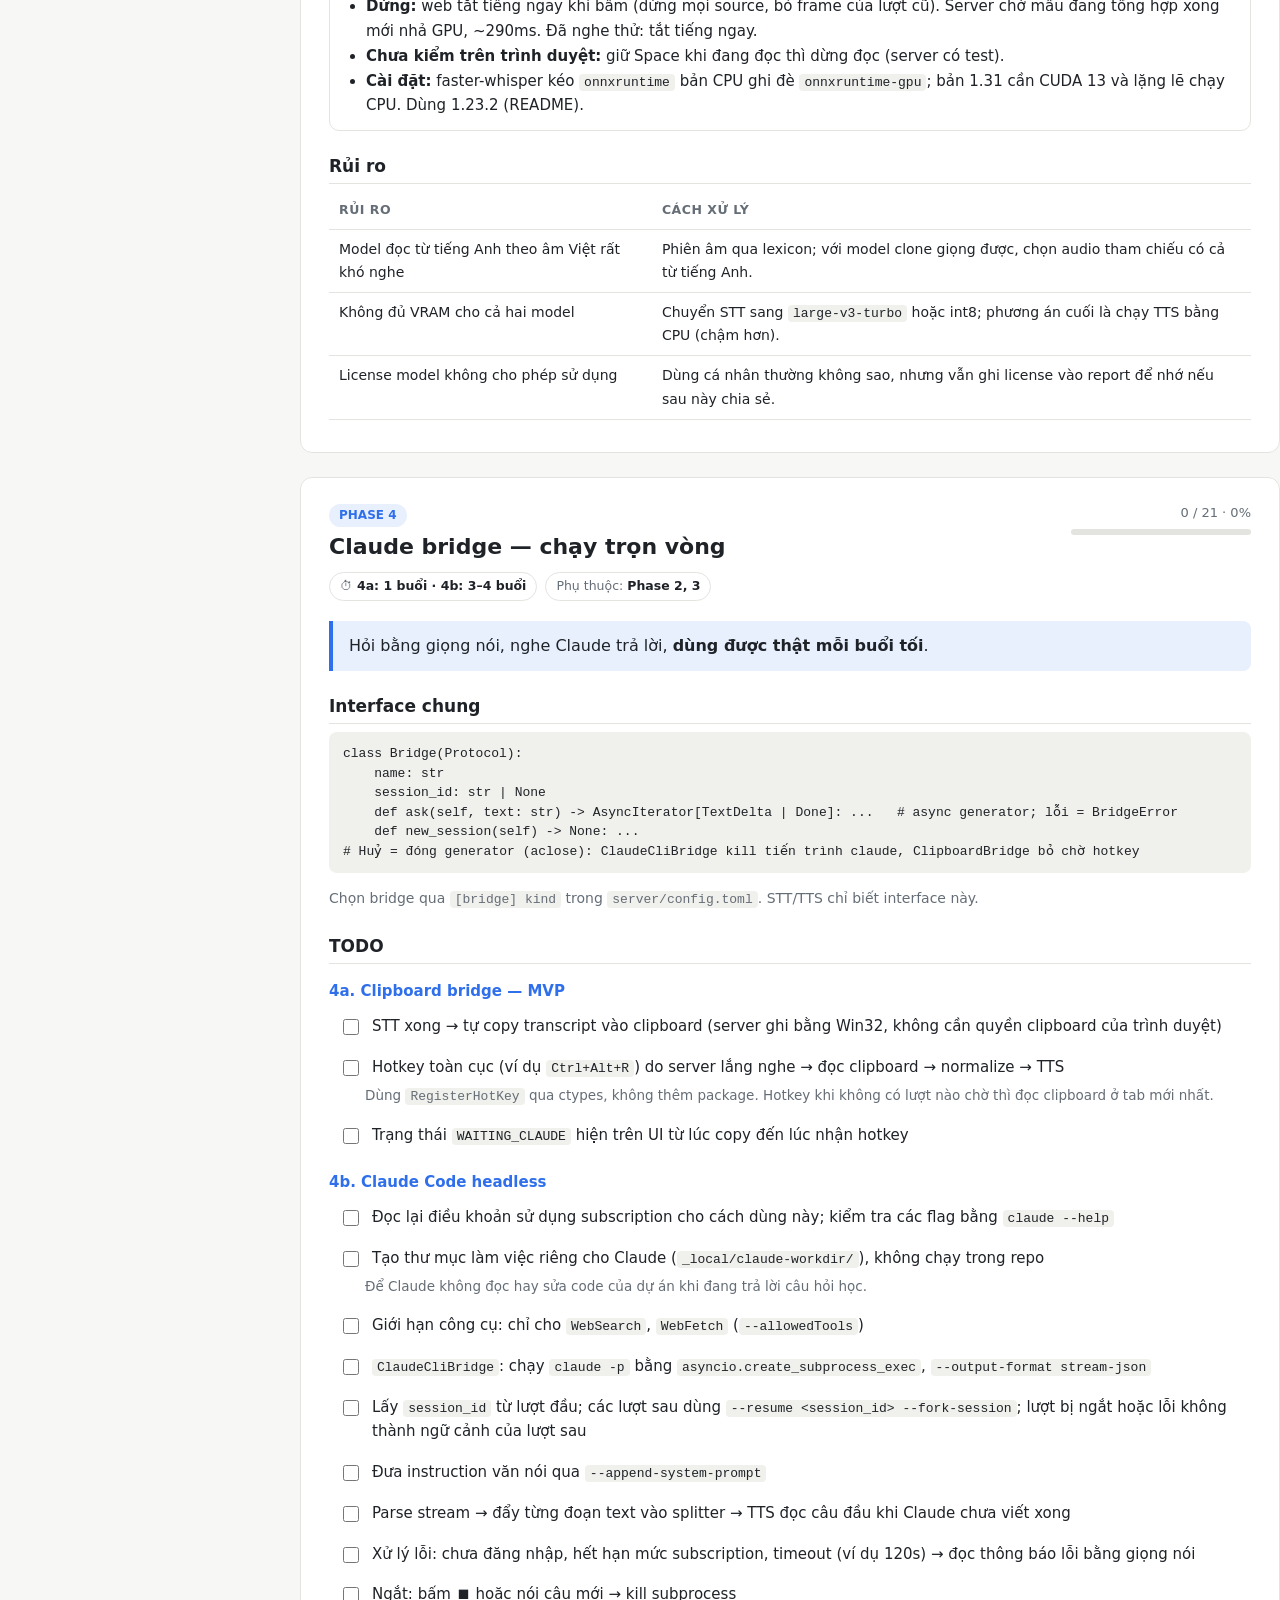
==== commit 61770017: "update manage class - topic" ====
--- a/docs/plan.html
+++ b/docs/plan.html
@@ -889,7 +889,7 @@
       <div class="hint">Đã đo trên 100 câu testset (âm tính): 0 nhận nhầm, STT tìm tên p50 425ms / p95 544ms; bị cắt nhiều đoạn 14% ở silence 500ms, 1% ở 900ms.</div></li>
     <li><label><input type="checkbox"><span class="t">Nút "đọc lại", "đọc chậm", chỉnh tốc độ đọc</span></label></li>
     <li><label><input type="checkbox" checked><span class="t"><b>Tab Học bài (T-012)</b>: dán text hoặc chọn file <code>.txt</code>/<code>.md</code>/<code>.docx</code>, Mimi đọc hết, chia 3–8 phần, giảng từng phần bằng giọng nói, hết phần thì dừng hỏi</span></label>
-      <div class="hint">Thư viện lưu ở <code>_local/study/</code>, mỗi tài liệu một session Claude riêng (không lẫn với tab Mimi), mở lại thì học tiếp. Nói "tiếp", "giảng lại", "kiểm tra mình" hoặc hỏi chen giữa chừng; dòng <code>[Phần k/N: …]</code> Claude viết ở đầu lượt giảng thành thanh tiến độ, không đọc. Ghi chú sau <code>---CODE---</code> hiện dạng markdown dưới bong bóng (04/11/2026).</div></li>
+      <div class="hint">Thư viện lưu ở <code>_local/study/</code>, mỗi tài liệu một session Claude riêng (không lẫn với tab Mimi), mở lại thì học tiếp. Nói "tiếp", "giảng lại", "kiểm tra mình" hoặc hỏi chen giữa chừng; dòng <code>[Phần k/N: …]</code> Claude viết ở đầu lượt giảng thành thanh tiến độ, không đọc. Ghi chú sau <code>---CODE---</code> hiện dạng markdown dưới bong bóng (04/11/2026). Lớp học (14/11/2026): trang đầu là danh sách lớp (môn), vào lớp mới thấy bài; tài liệu thêm trong lớp nào thuộc lớp đó, nút "Chuyển lớp" để đổi; tài liệu cũ và tài liệu của lớp đã xoá nằm ở "Chưa xếp lớp". Kéo thả tay nắm ⋮⋮ (chuột, cảm ứng, hoặc ↑ ↓) để sắp xếp lớp và bài; lớp lưu ở <code>_local/study/subjects.json</code>, thứ tự bài ở <code>order.json</code>, đã sắp xếp thì học bài không đẩy tài liệu lên đầu.</div></li>
     <li><label><input type="checkbox" checked><span class="t">Lệnh giọng nói đơn giản: "dừng", "đọc lại", "session mới"</span></label>
       <div class="hint"><code>server/assistant/commands.py</code>: chạy ngay trên server, không hỏi Claude (Claude không điều khiển được app). Chỉ câu ngắn mới là lệnh: "đọc lại câu vừa rồi chậm hơn được không" vẫn hỏi Claude.</div></li>
   </ul>
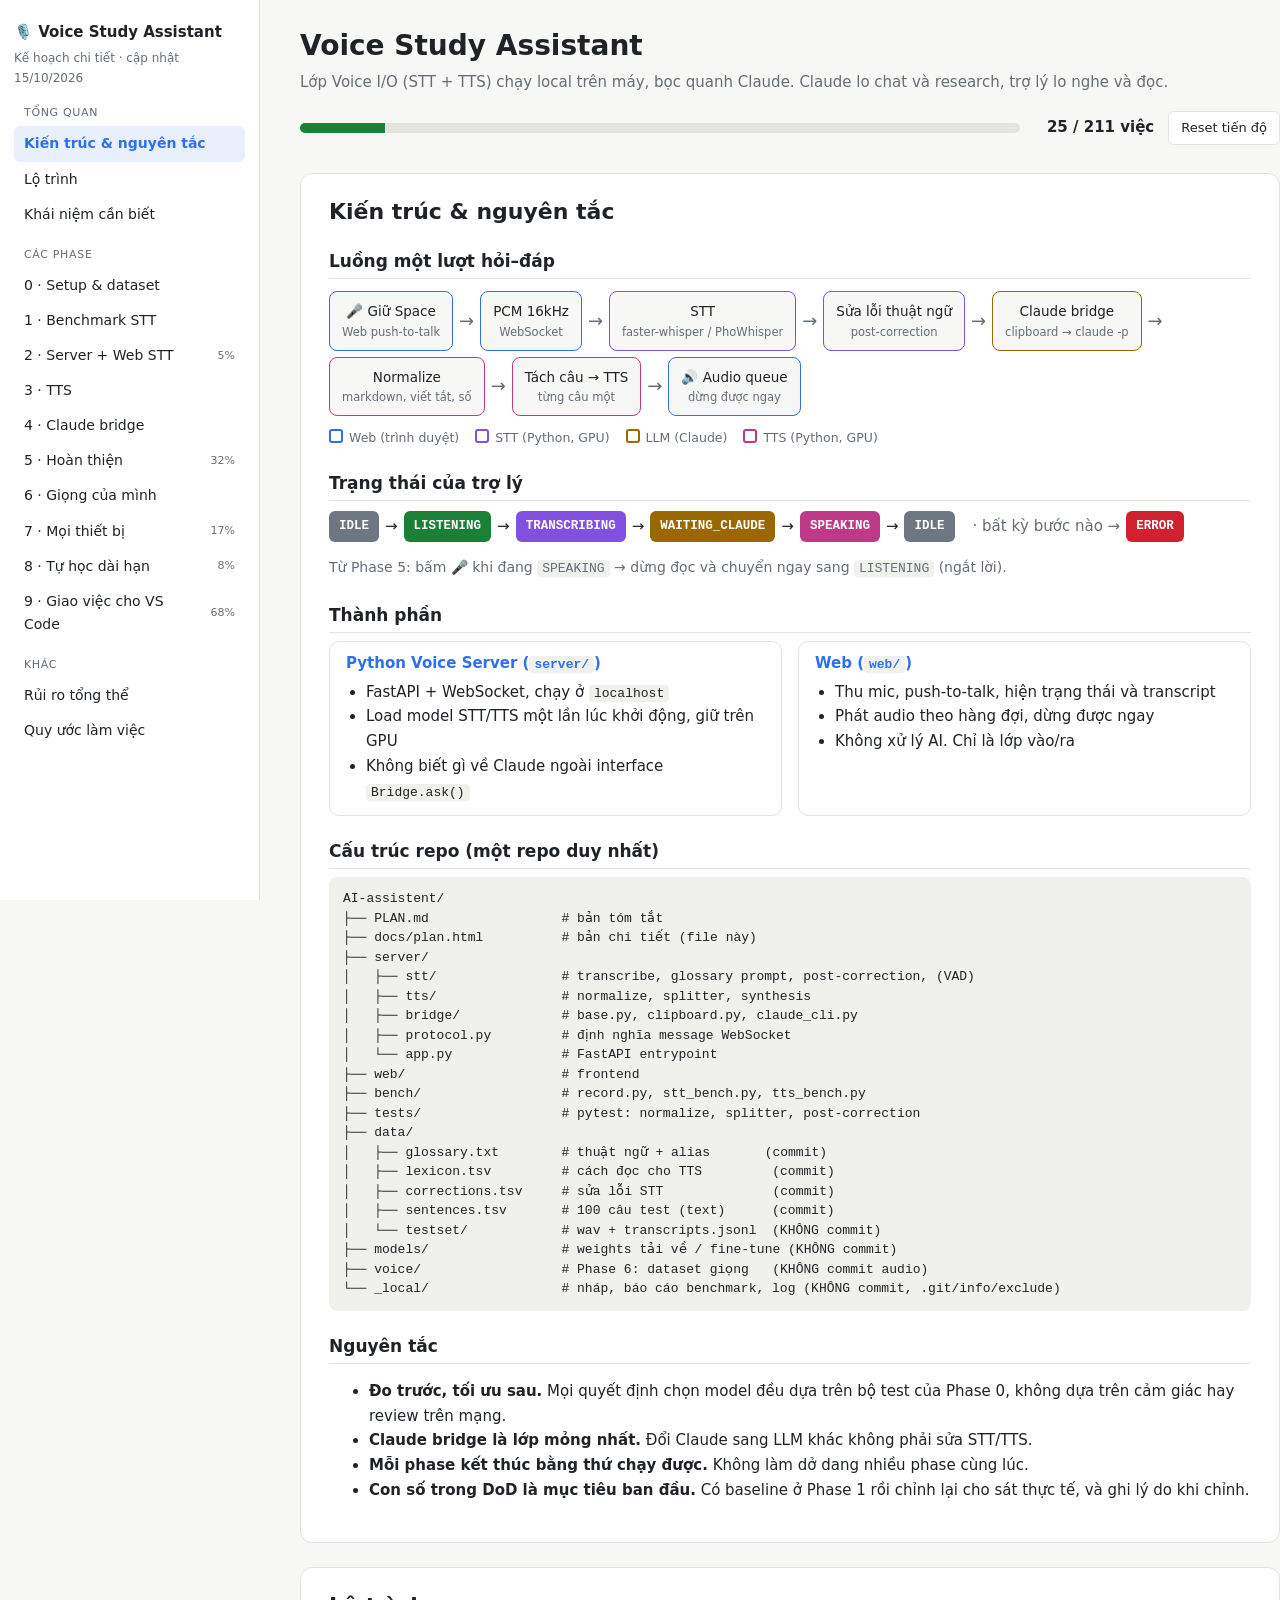
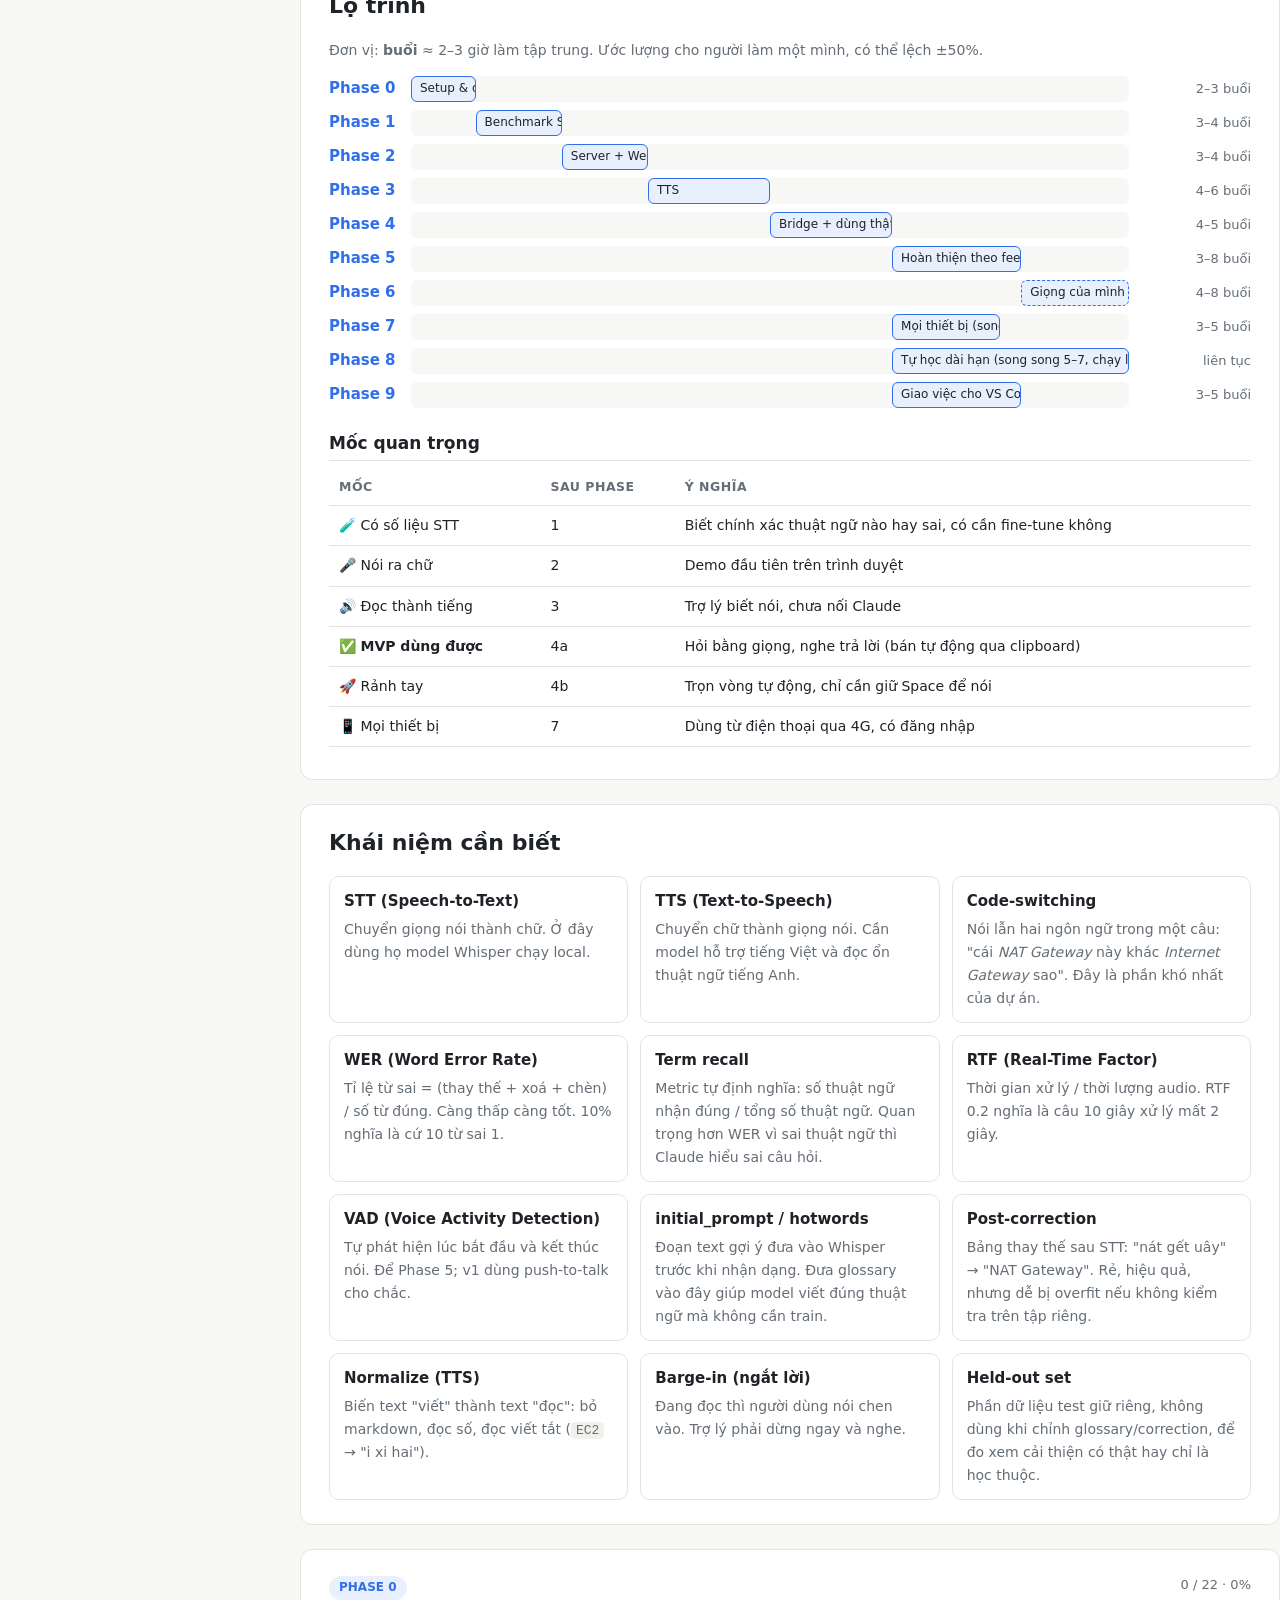
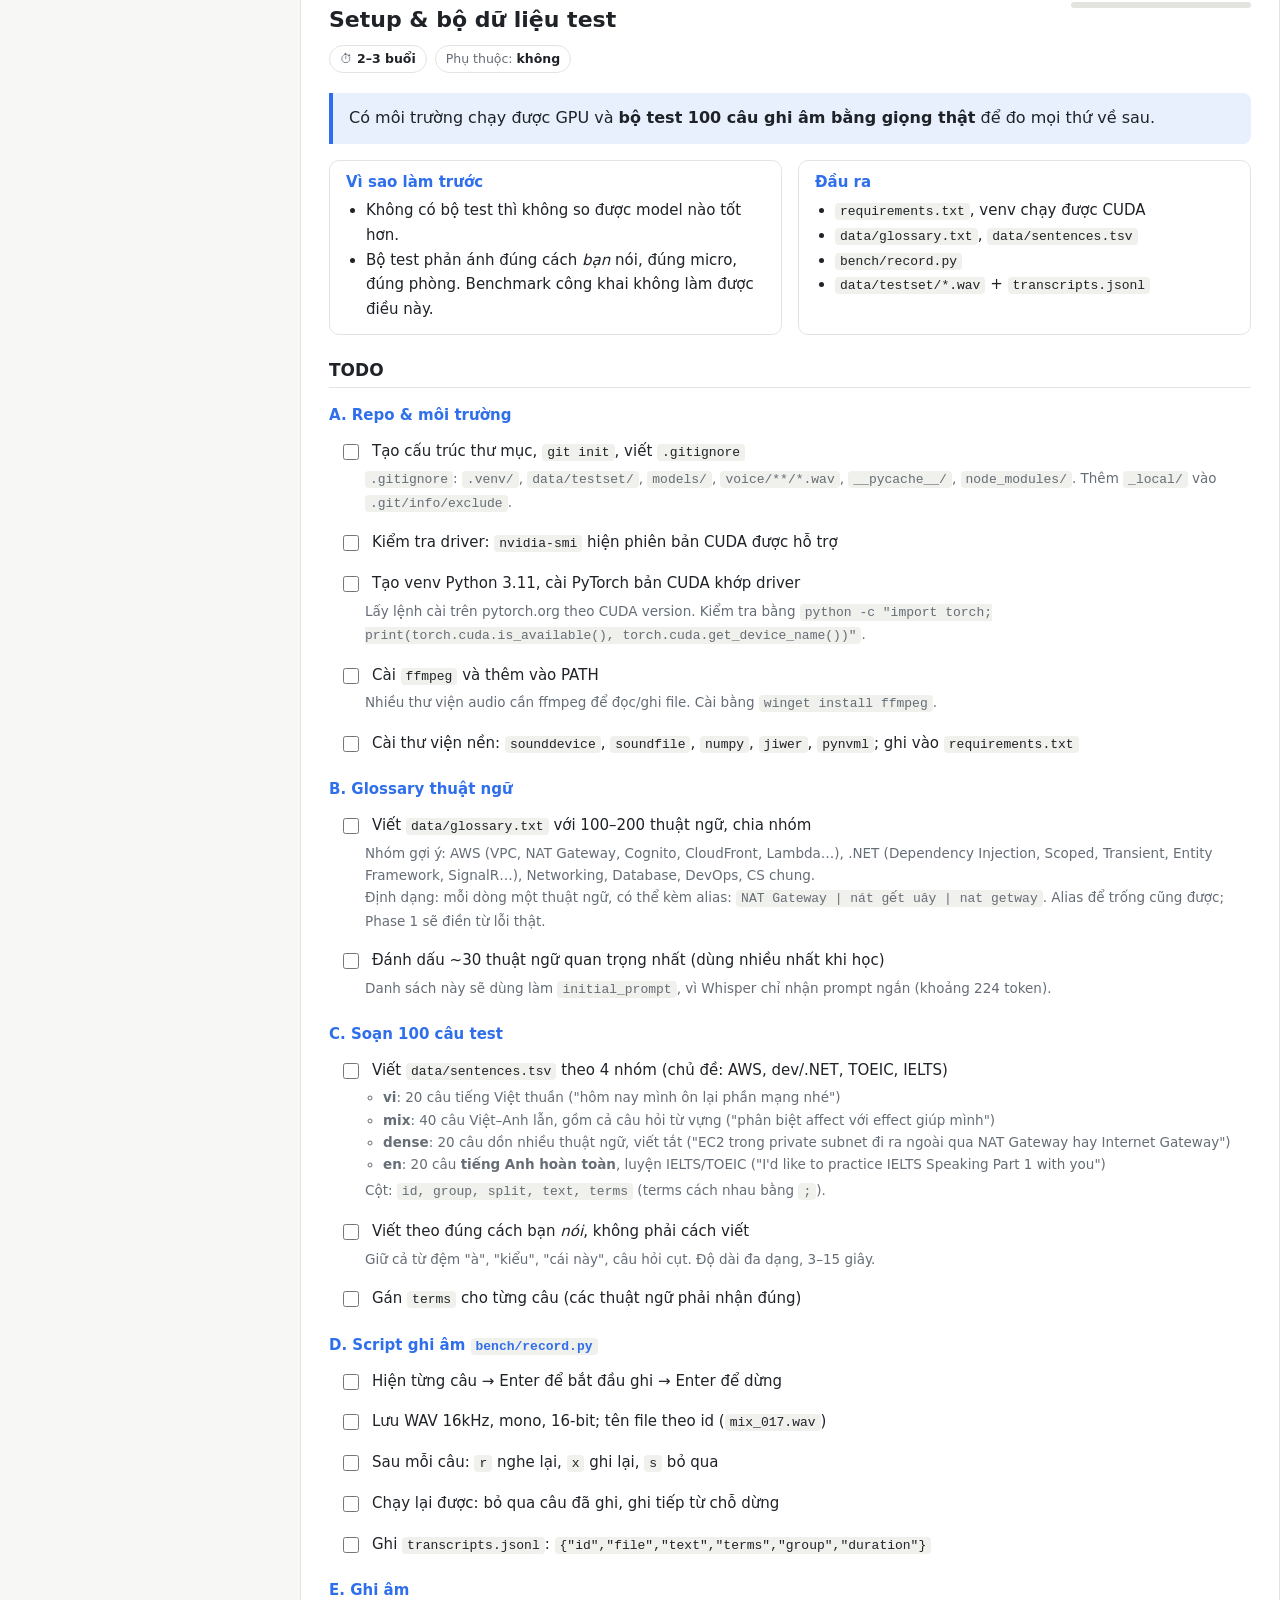
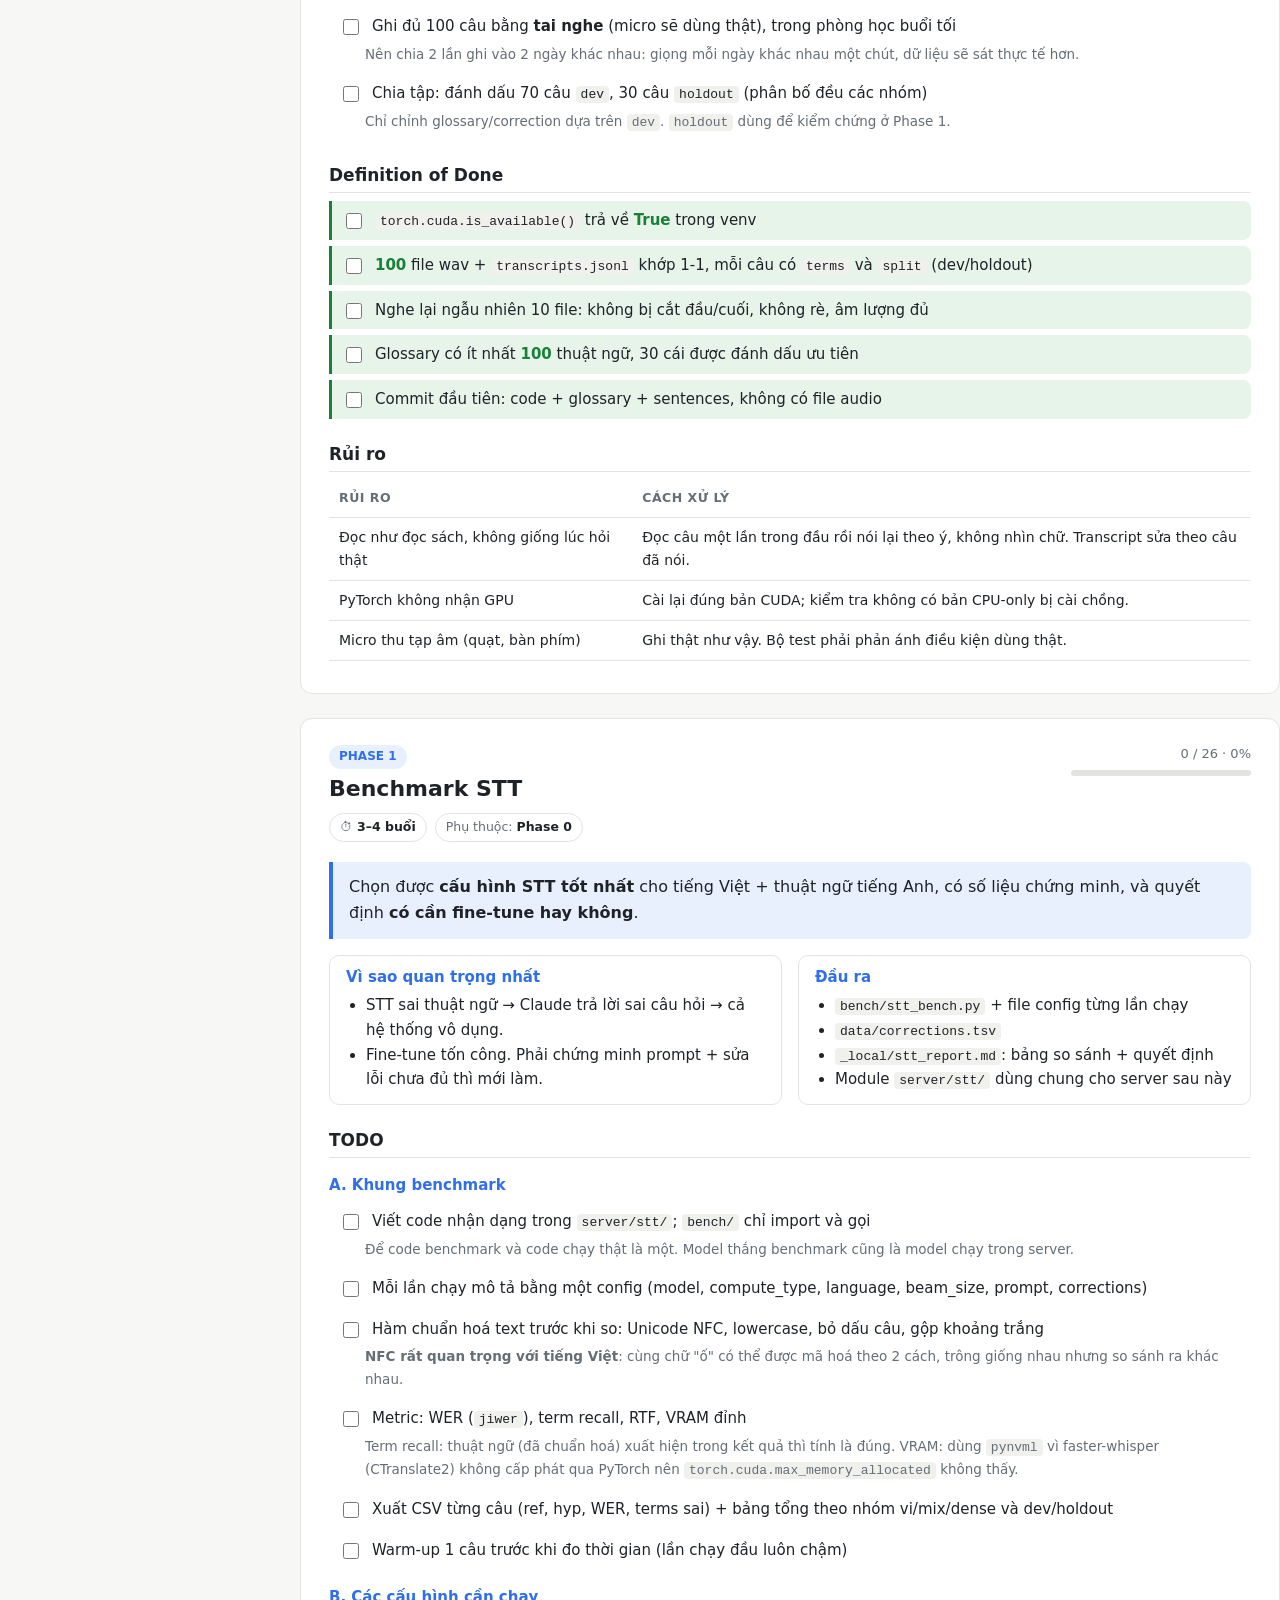
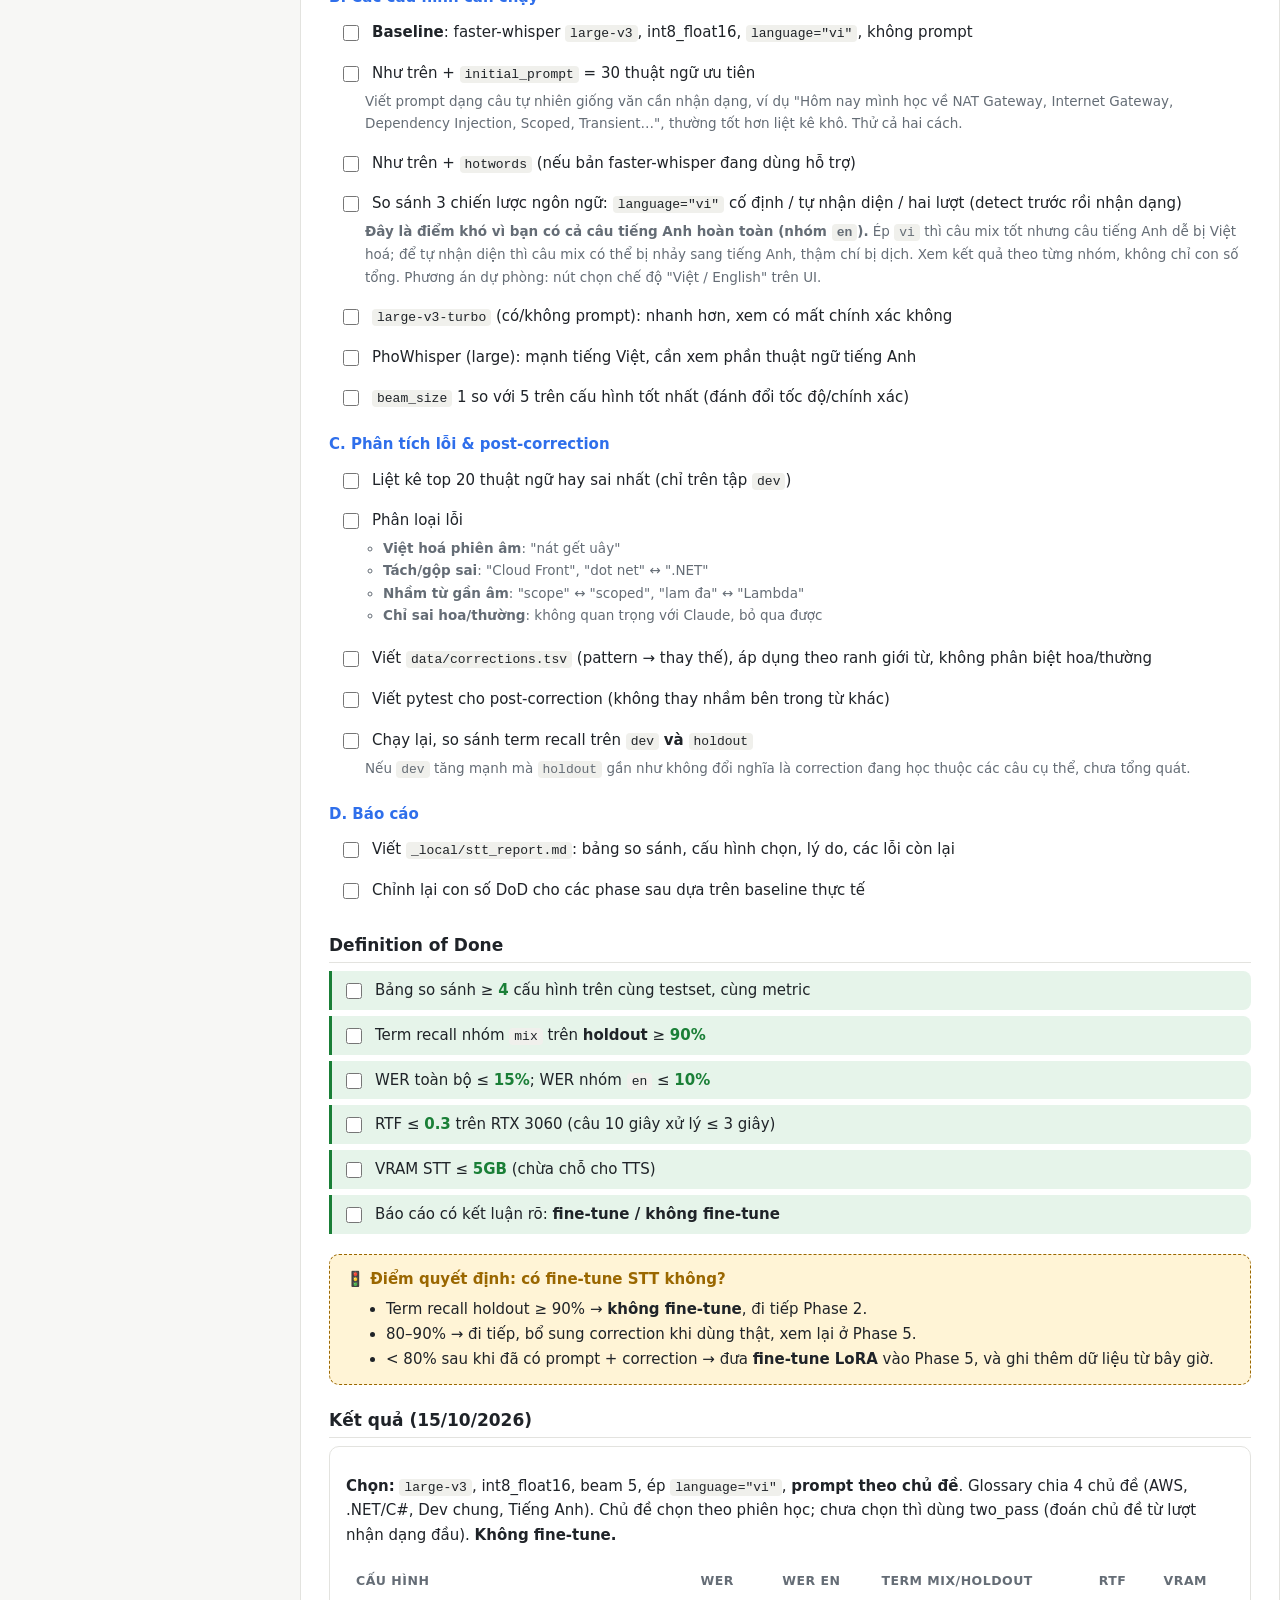
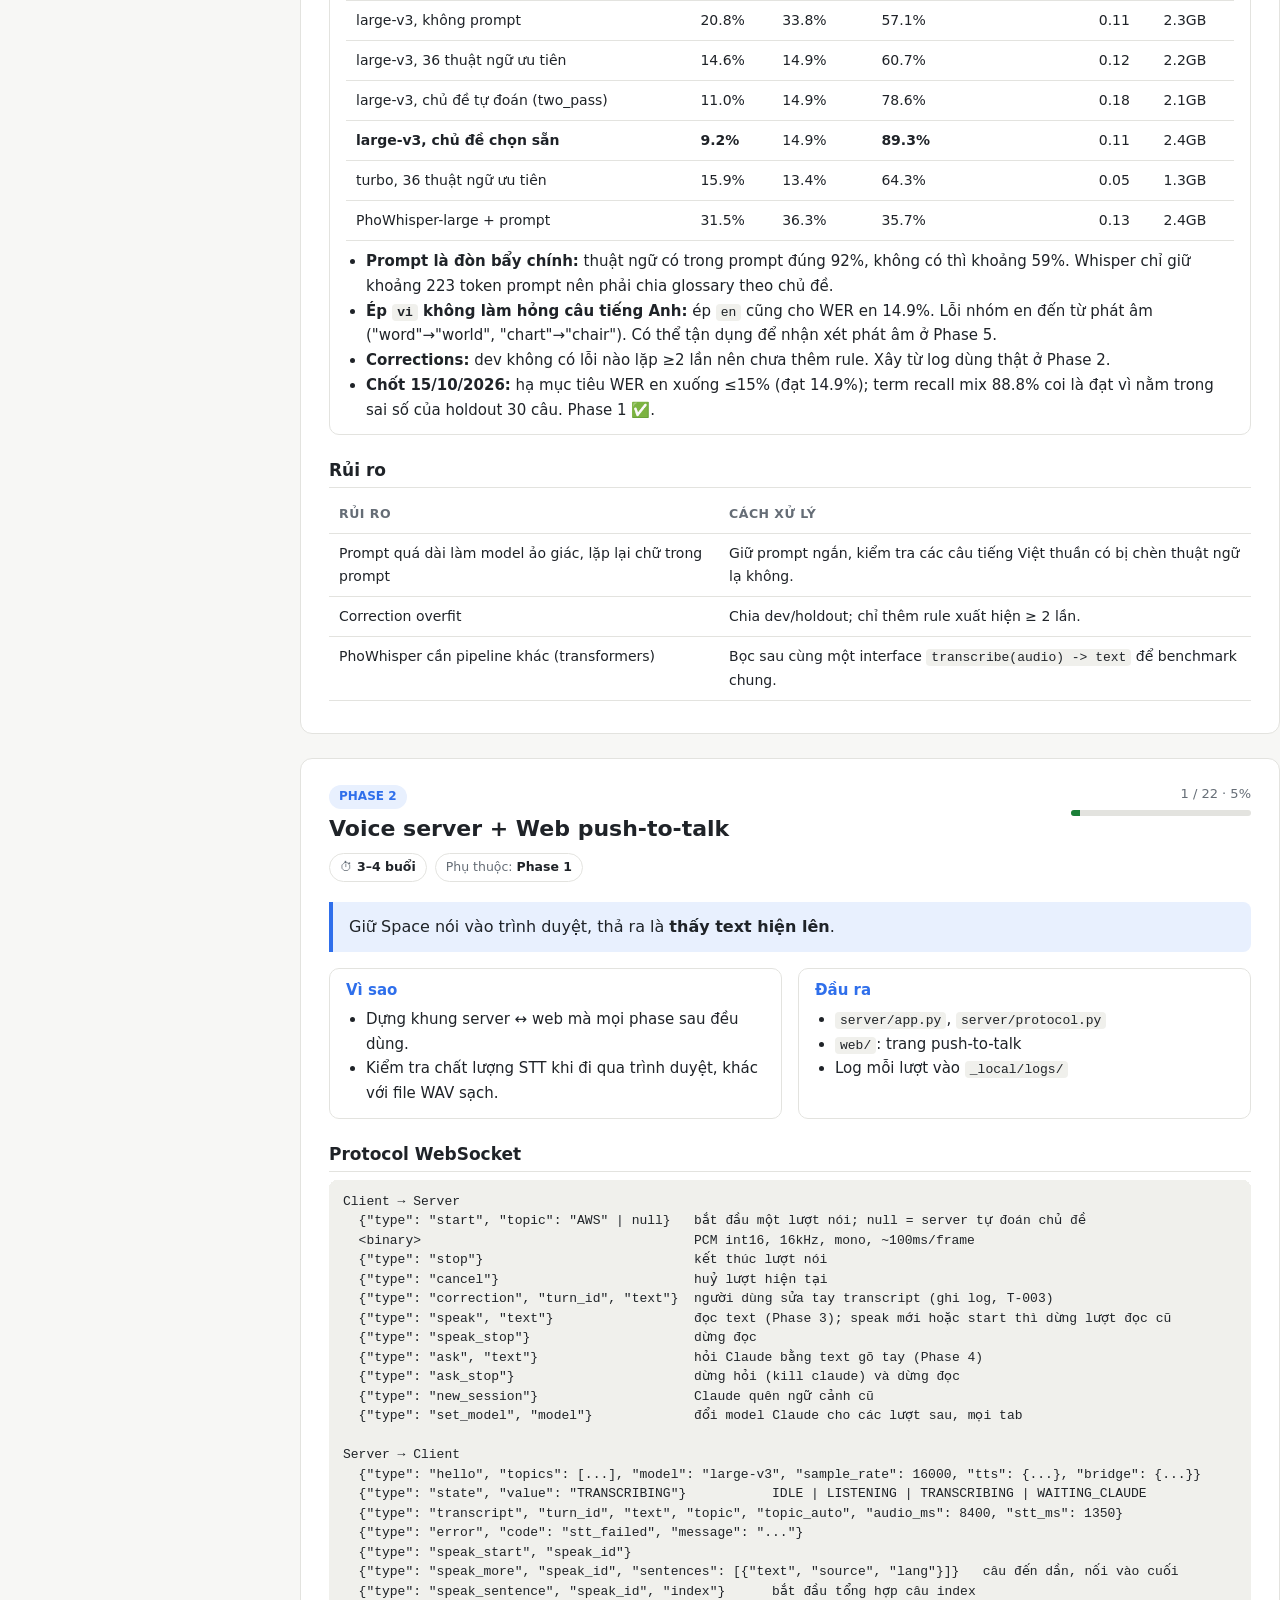
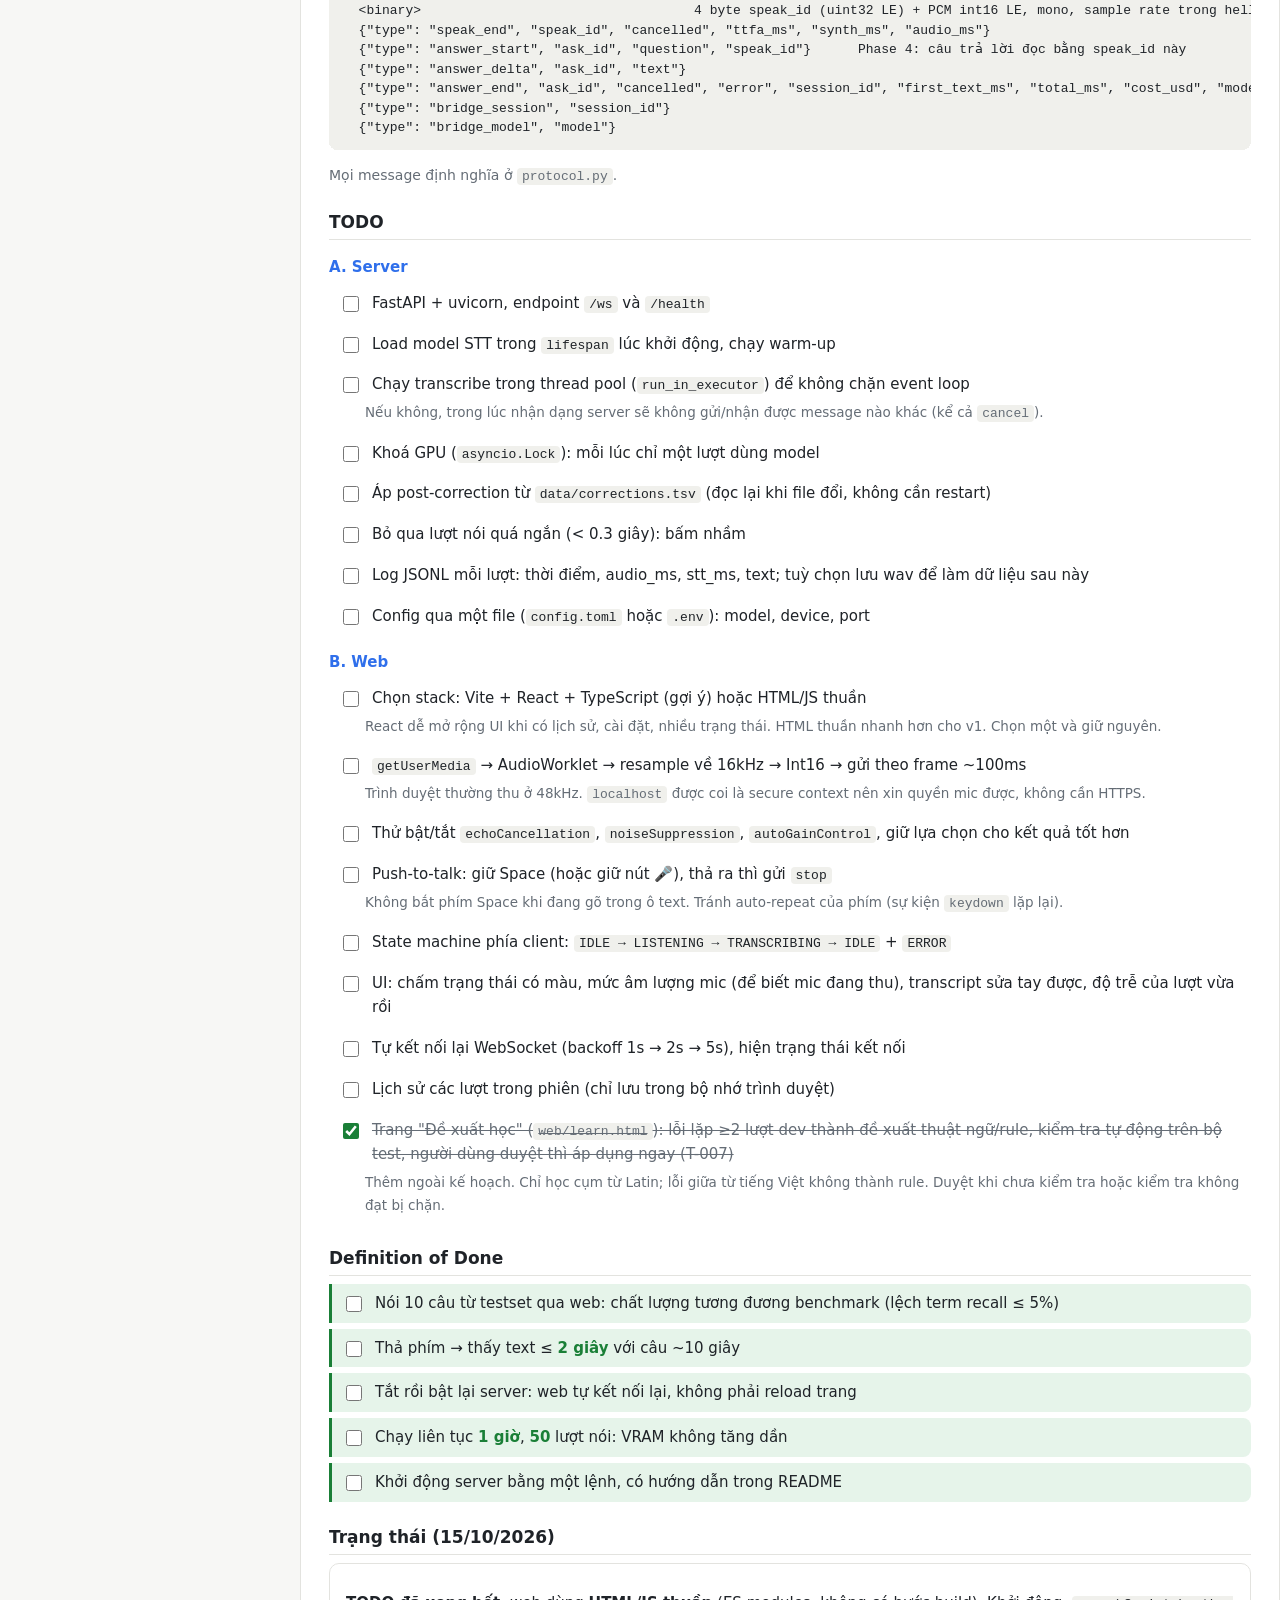
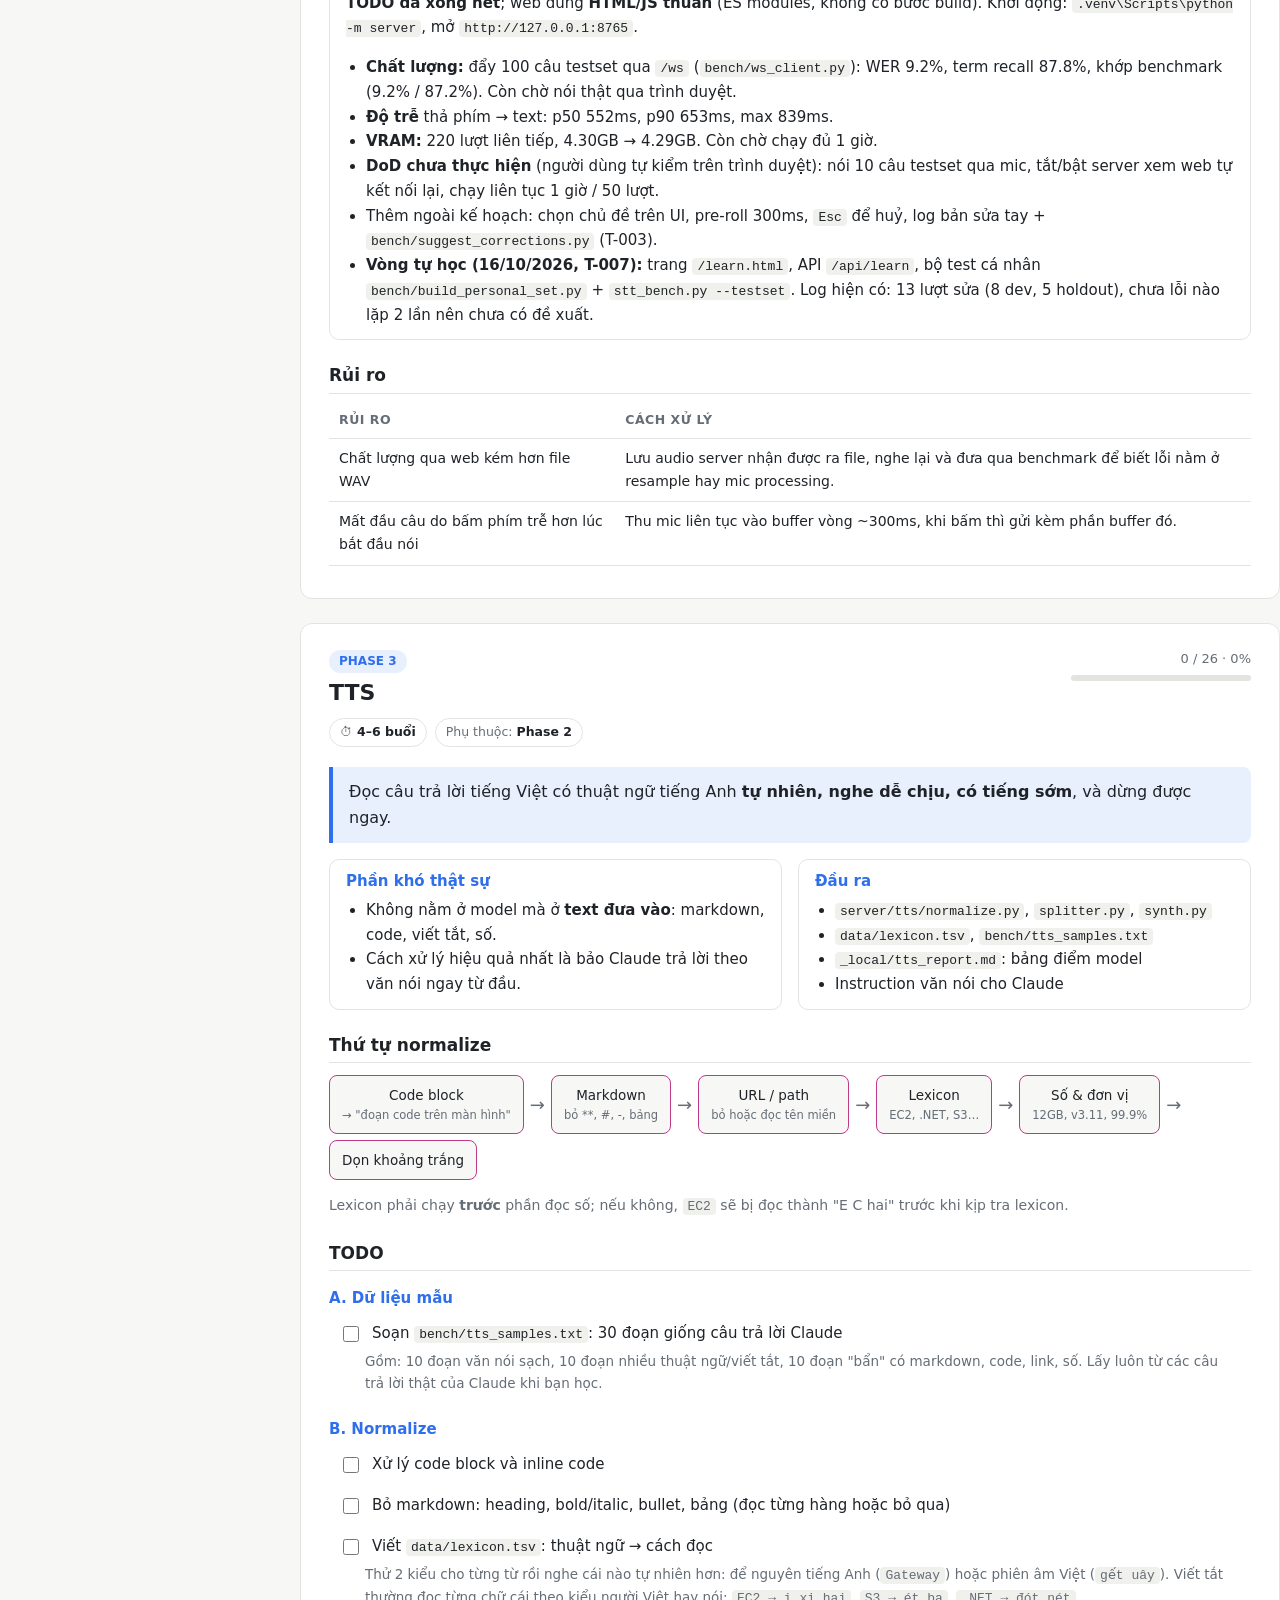
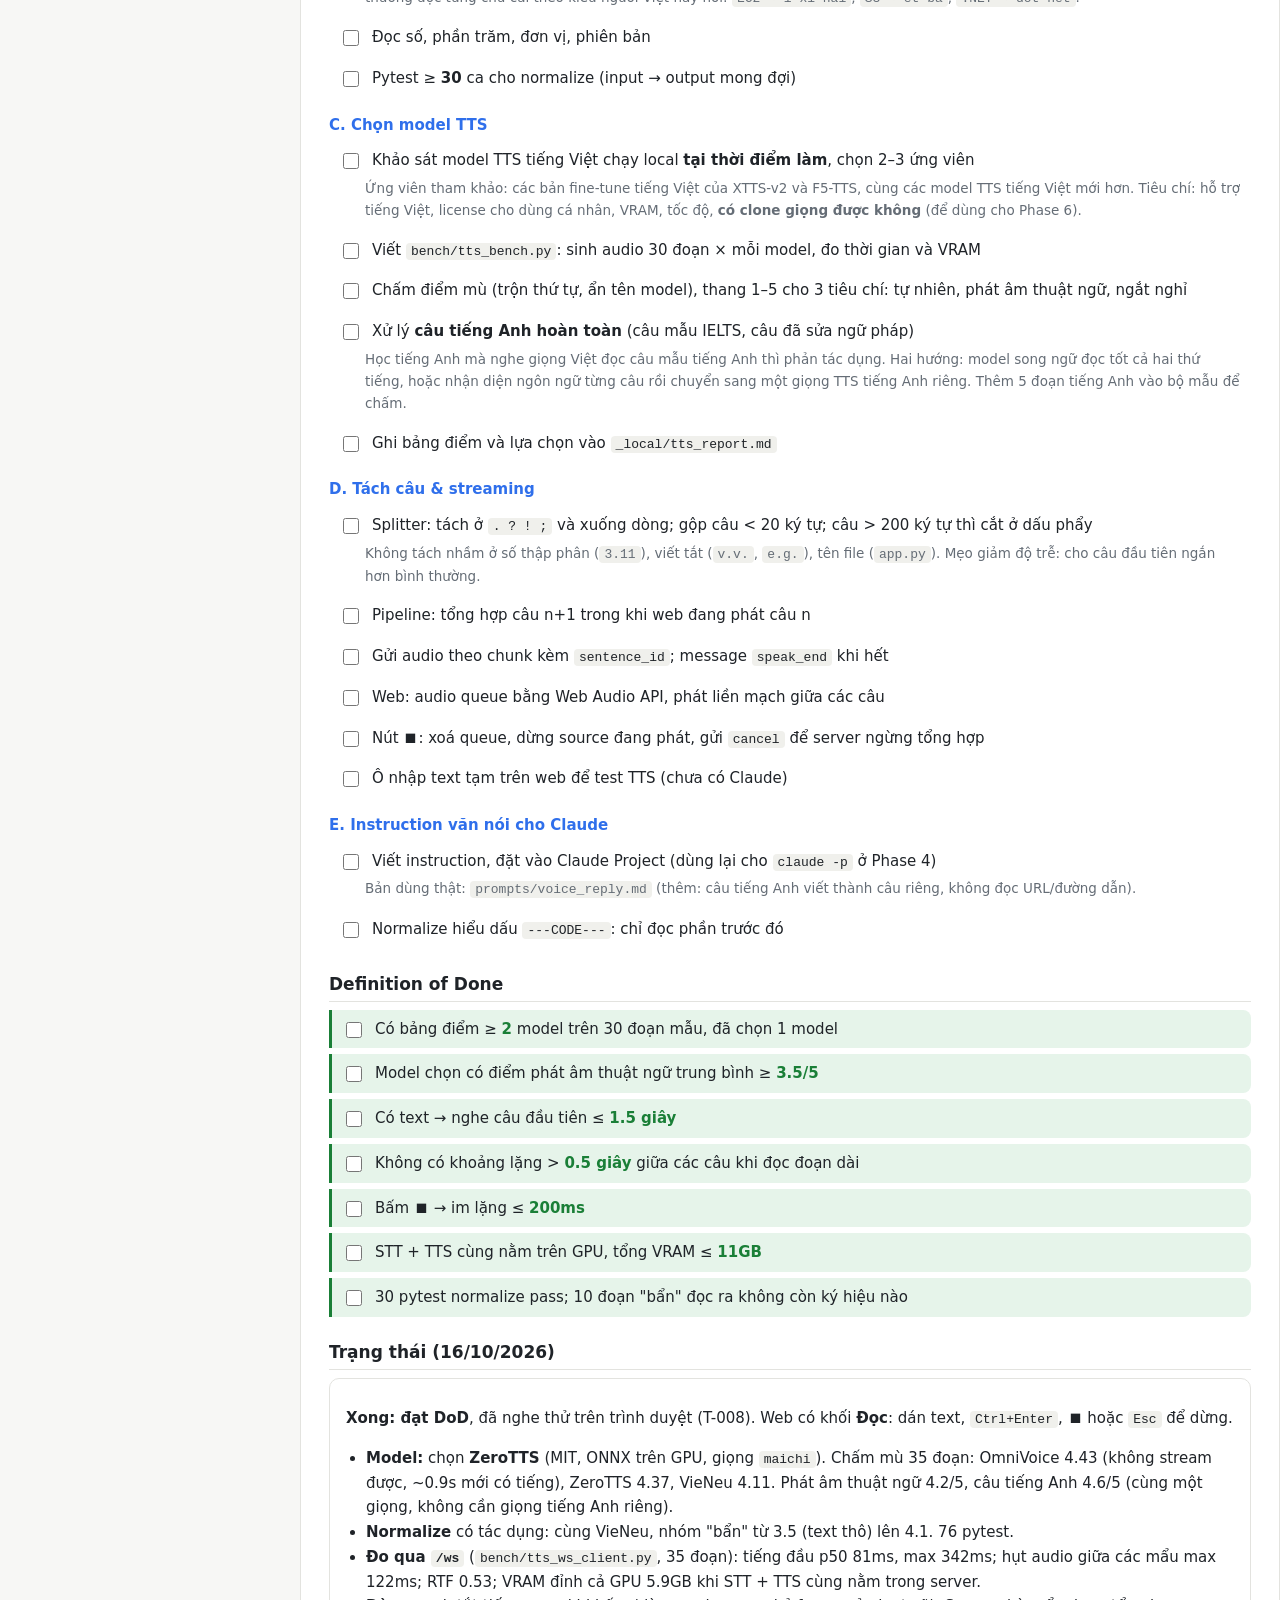
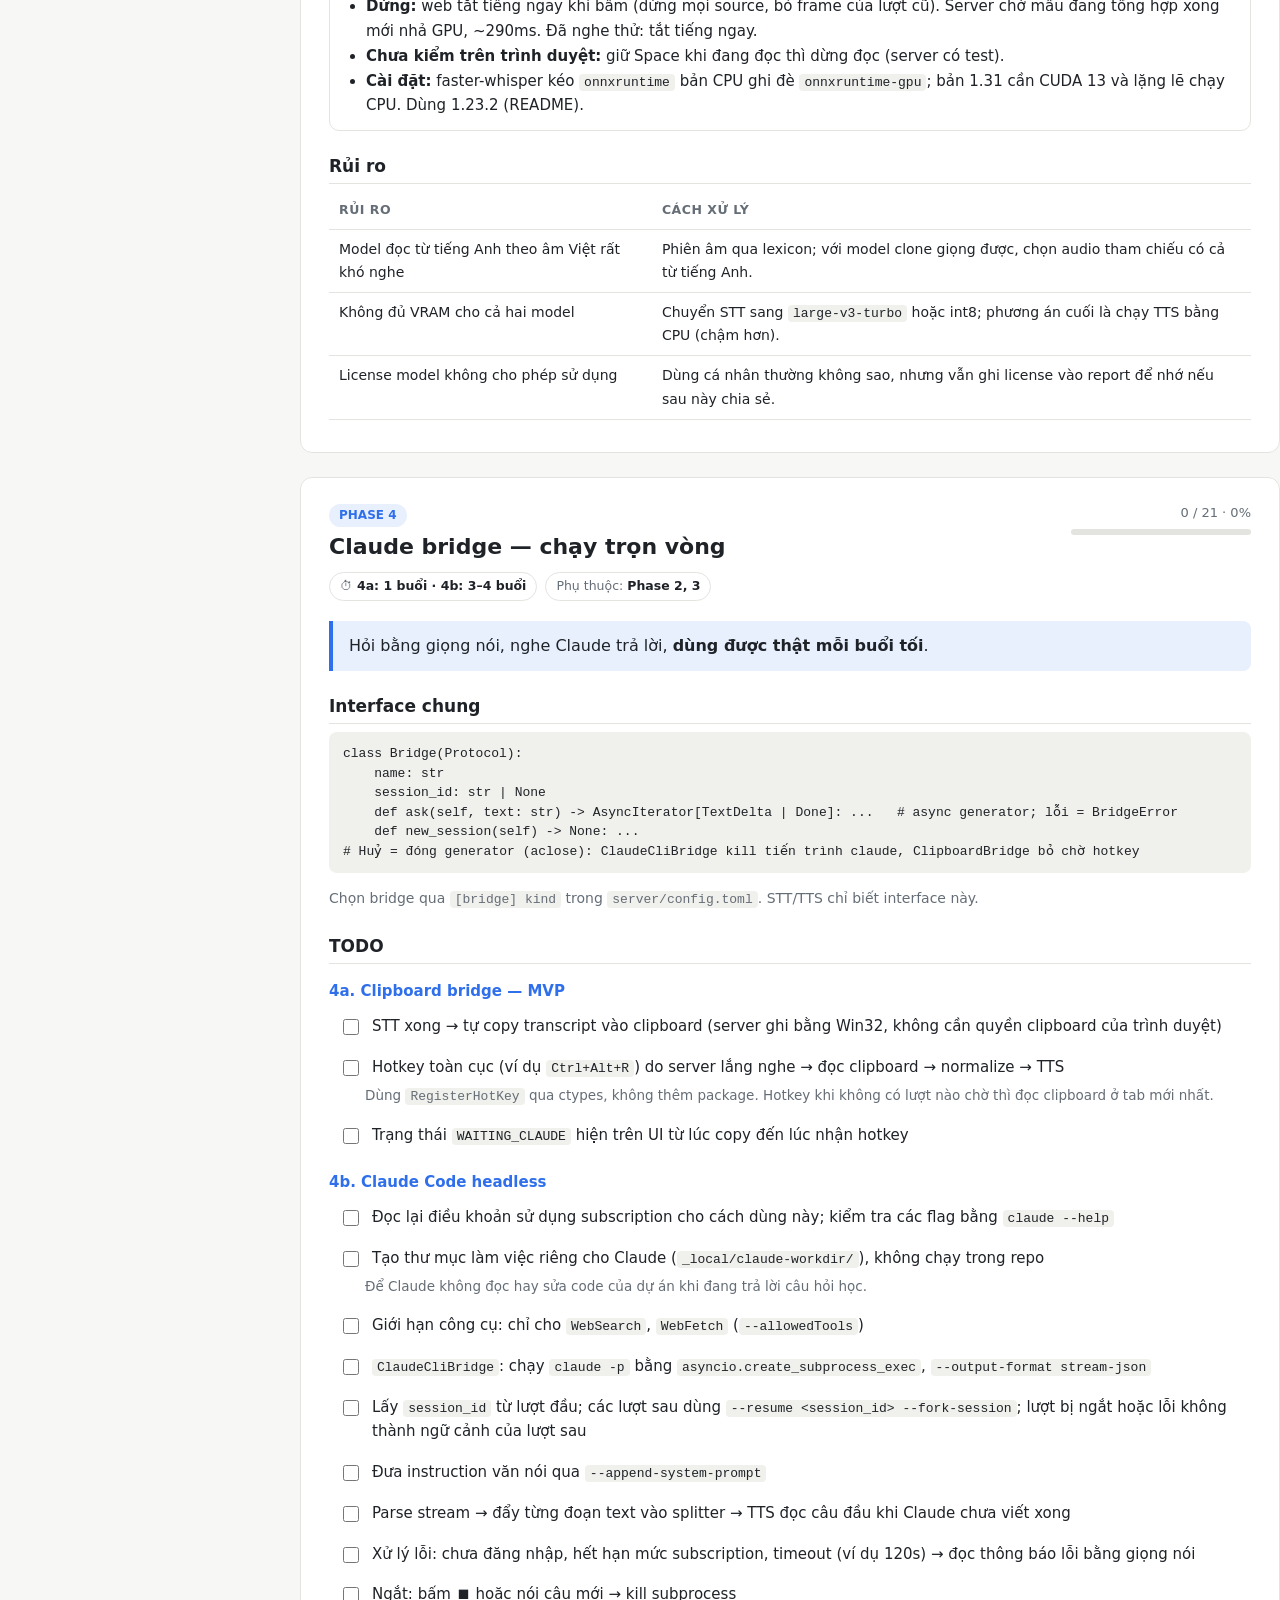
==== commit 25a29ce7: "Sơ đồ tư duy tab Học bài: mỗi bài và cả lớp, nút thẻ gọn hơn - Sơ đồ bài: Claude đọc toàn văn, các p" ====
--- a/docs/plan.html
+++ b/docs/plan.html
@@ -872,7 +872,7 @@
     <div class="phase-progress"><span class="pp-label"></span><div class="bar"><span class="pp-bar"></span></div></div>
   </div>
 
-  <div class="box"><p><b>Trạng thái (16/10/2026):</b> rảnh tay bước A code xong (T-010); bộ gọi tên: recall 94%, nhận nhầm 2% (chưa đạt 95% / 0); chờ đo âm nền. <b>04/11/2026:</b> tab Học bài (T-012).</p></div>
+  <div class="box"><p><b>Trạng thái (16/10/2026):</b> rảnh tay bước A code xong (T-010); bộ gọi tên: recall 94%, nhận nhầm 2% (chưa đạt 95% / 0); chờ đo âm nền. <b>04/11/2026:</b> tab Học bài (T-012). <b>16/11/2026:</b> sơ đồ tư duy bài / lớp.</p></div>
 
   <div class="goal">Sửa những gì việc <b>dùng thật</b> chỉ ra. Ưu tiên theo <code>feedback.md</code>, <b>không cần làm hết</b> danh sách dưới đây.</div>
 
@@ -890,6 +890,8 @@
     <li><label><input type="checkbox"><span class="t">Nút "đọc lại", "đọc chậm", chỉnh tốc độ đọc</span></label></li>
     <li><label><input type="checkbox" checked><span class="t"><b>Tab Học bài (T-012)</b>: dán text hoặc chọn file <code>.txt</code>/<code>.md</code>/<code>.docx</code>, Mimi đọc hết, chia 3–8 phần, giảng từng phần bằng giọng nói, hết phần thì dừng hỏi</span></label>
       <div class="hint">Thư viện lưu ở <code>_local/study/</code>, mỗi tài liệu một session Claude riêng (không lẫn với tab Mimi), mở lại thì học tiếp. Nói "tiếp", "giảng lại", "kiểm tra mình" hoặc hỏi chen giữa chừng; dòng <code>[Phần k/N: …]</code> Claude viết ở đầu lượt giảng thành thanh tiến độ, không đọc. Ghi chú sau <code>---CODE---</code> hiện dạng markdown dưới bong bóng (04/11/2026). Lớp học (14/11/2026): trang đầu là danh sách lớp (môn), vào lớp mới thấy bài; tài liệu thêm trong lớp nào thuộc lớp đó, nút "Chuyển lớp" để đổi; tài liệu cũ và tài liệu của lớp đã xoá nằm ở "Chưa xếp lớp". Kéo thả tay nắm ⋮⋮ (chuột, cảm ứng, hoặc ↑ ↓) để sắp xếp lớp và bài; lớp lưu ở <code>_local/study/subjects.json</code>, thứ tự bài ở <code>order.json</code>, đã sắp xếp thì học bài không đẩy tài liệu lên đầu.</div></li>
+    <li><label><input type="checkbox" checked><span class="t"><b>Sơ đồ tư duy</b> (16/11/2026): mỗi bài một sơ đồ, cả lớp một sơ đồ gộp, để hệ thống lại kiến thức sau khi nghe giảng</span></label>
+      <div class="hint">Sơ đồ bài: Claude (lượt <code>generate</code> không tool, model <code>[study] map_model</code>, mặc định sonnet) đọc toàn văn, các phần đã chia khi giảng và câu người học từng hỏi, viết markdown lồng nhau (<code>::</code> ghi chú, <code>!</code> ý dễ nhầm), <code>server/study/mindmap.py</code> đọc thành cây. Sơ đồ lớp gộp từ sơ đồ các bài (bài thiếu sơ đồ tạo trước, 3 lượt song song), sắp theo chủ đề, chip <code>B2</code> mở sơ đồ bài đó, nhánh "Liên hệ giữa các bài"; báo "cần cập nhật" khi thêm bài hoặc sơ đồ bài đổi. Trình vẽ <code>web/mindmap.js</code> (không thư viện): thu/mở nhánh, kéo, cuộn/chụm để phóng to. Nút <b>Ôn tập</b> thu về nhánh chính và ẩn ghi chú để tự nhớ rồi mở ra kiểm tra; bấm một ý → "Mimi giảng ý này" mở bài và hỏi gia sư đúng ý đó. Lưu ở <code>&lt;id&gt;/mindmap.md</code> và <code>_local/study/maps/</code>.</div></li>
     <li><label><input type="checkbox" checked><span class="t">Lệnh giọng nói đơn giản: "dừng", "đọc lại", "session mới"</span></label>
       <div class="hint"><code>server/assistant/commands.py</code>: chạy ngay trên server, không hỏi Claude (Claude không điều khiển được app). Chỉ câu ngắn mới là lệnh: "đọc lại câu vừa rồi chậm hơn được không" vẫn hỏi Claude.</div></li>
   </ul>
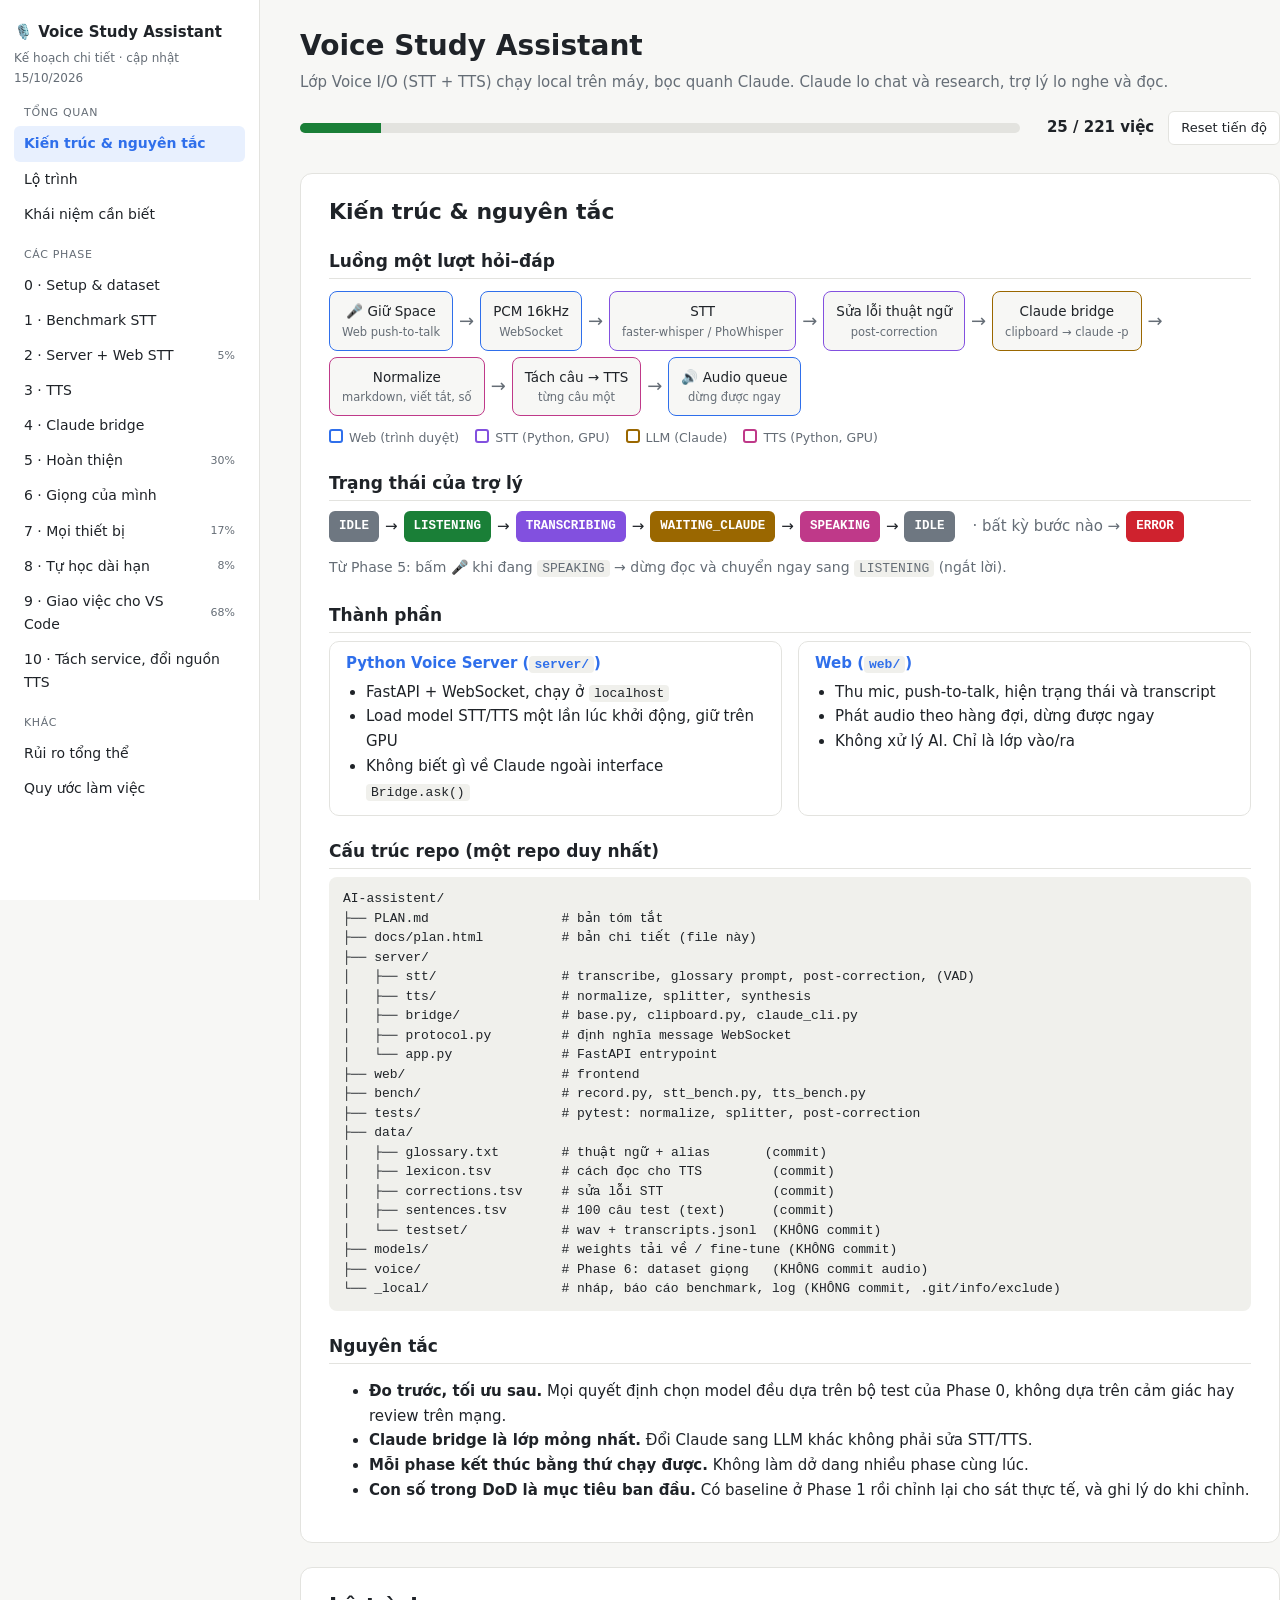
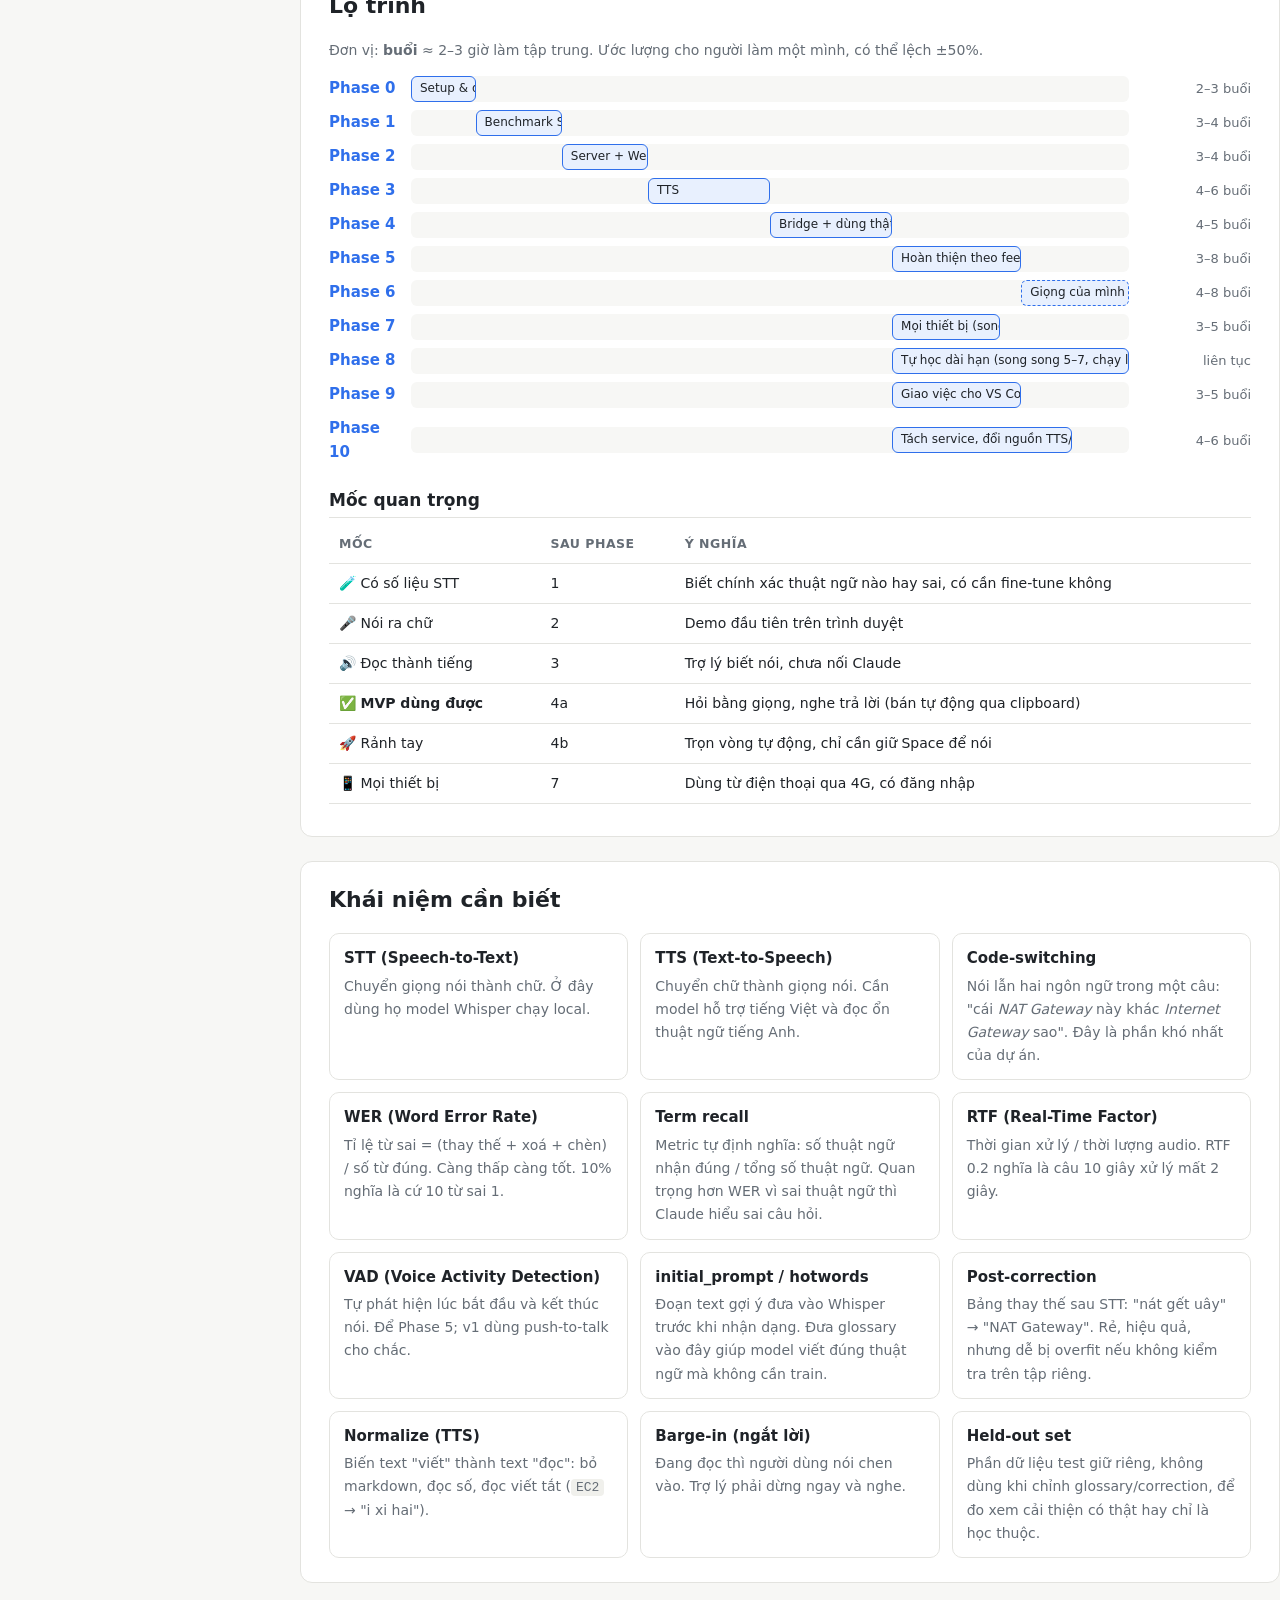
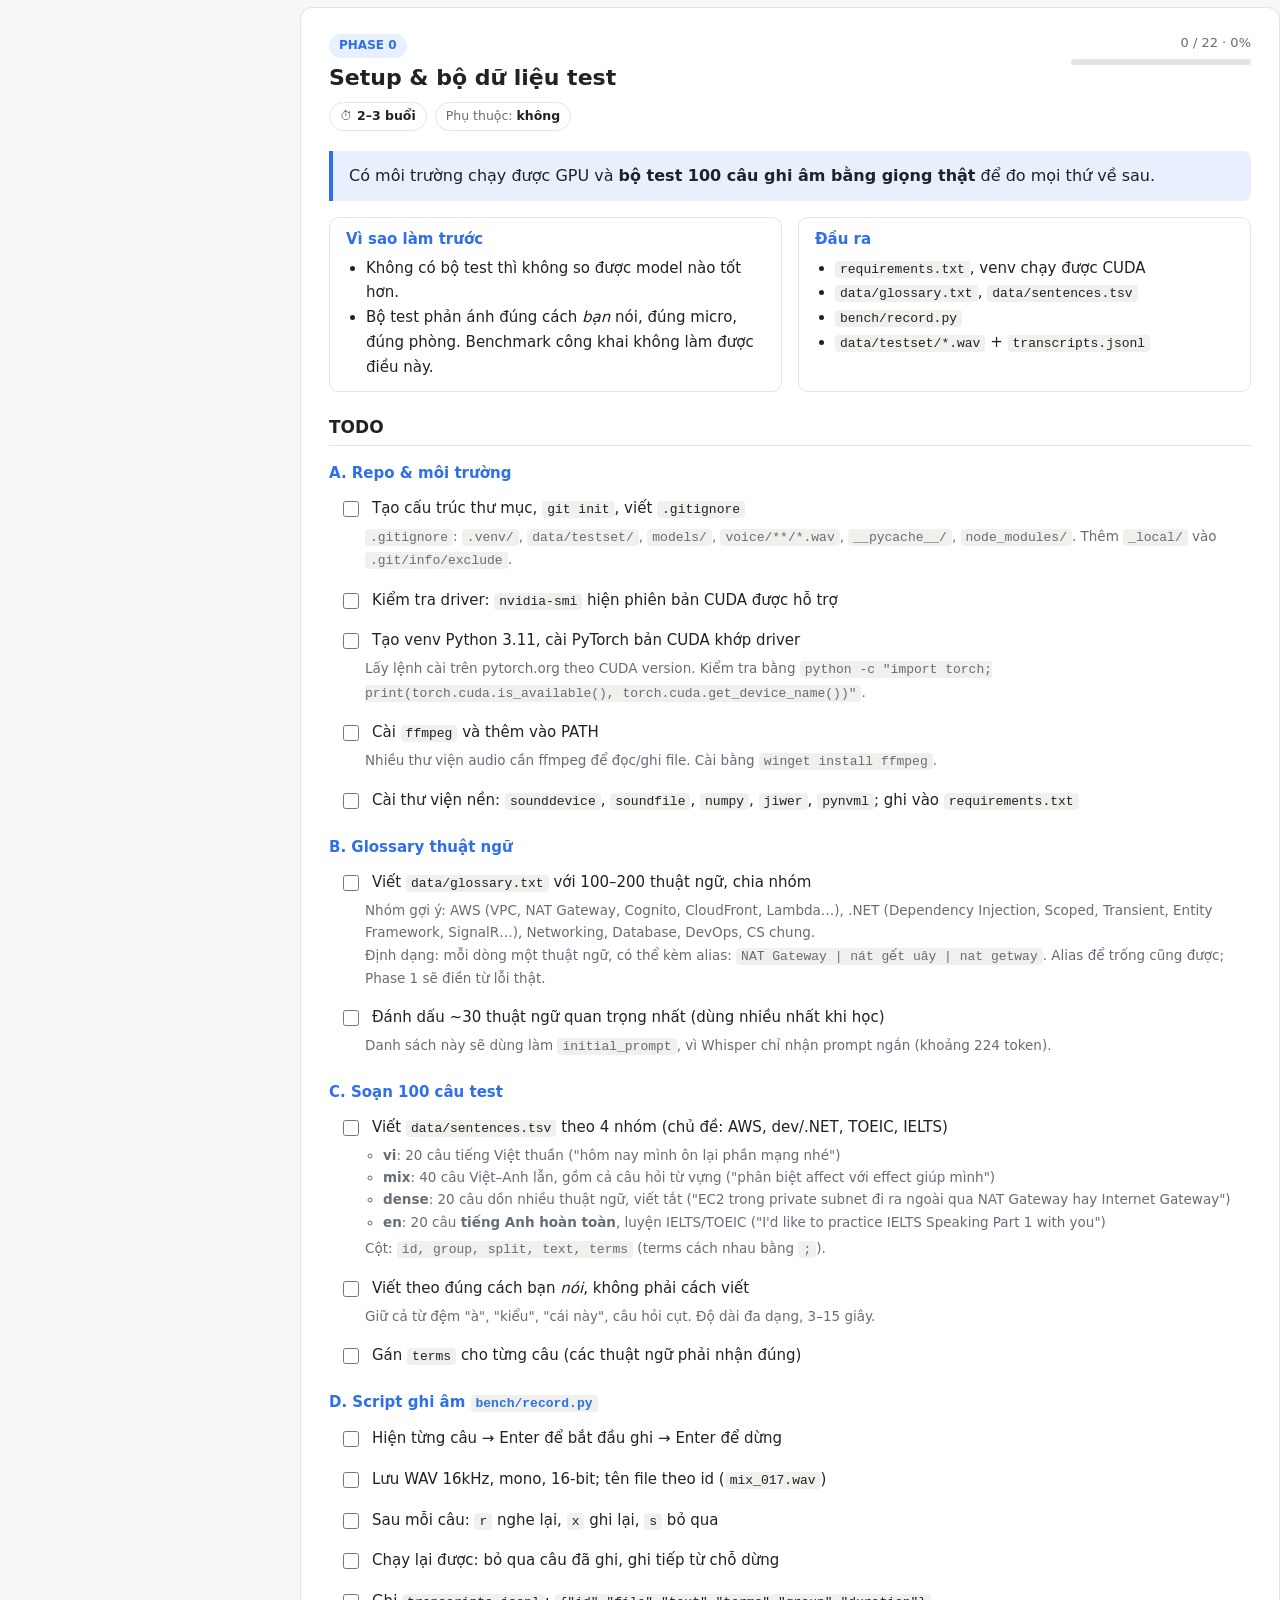
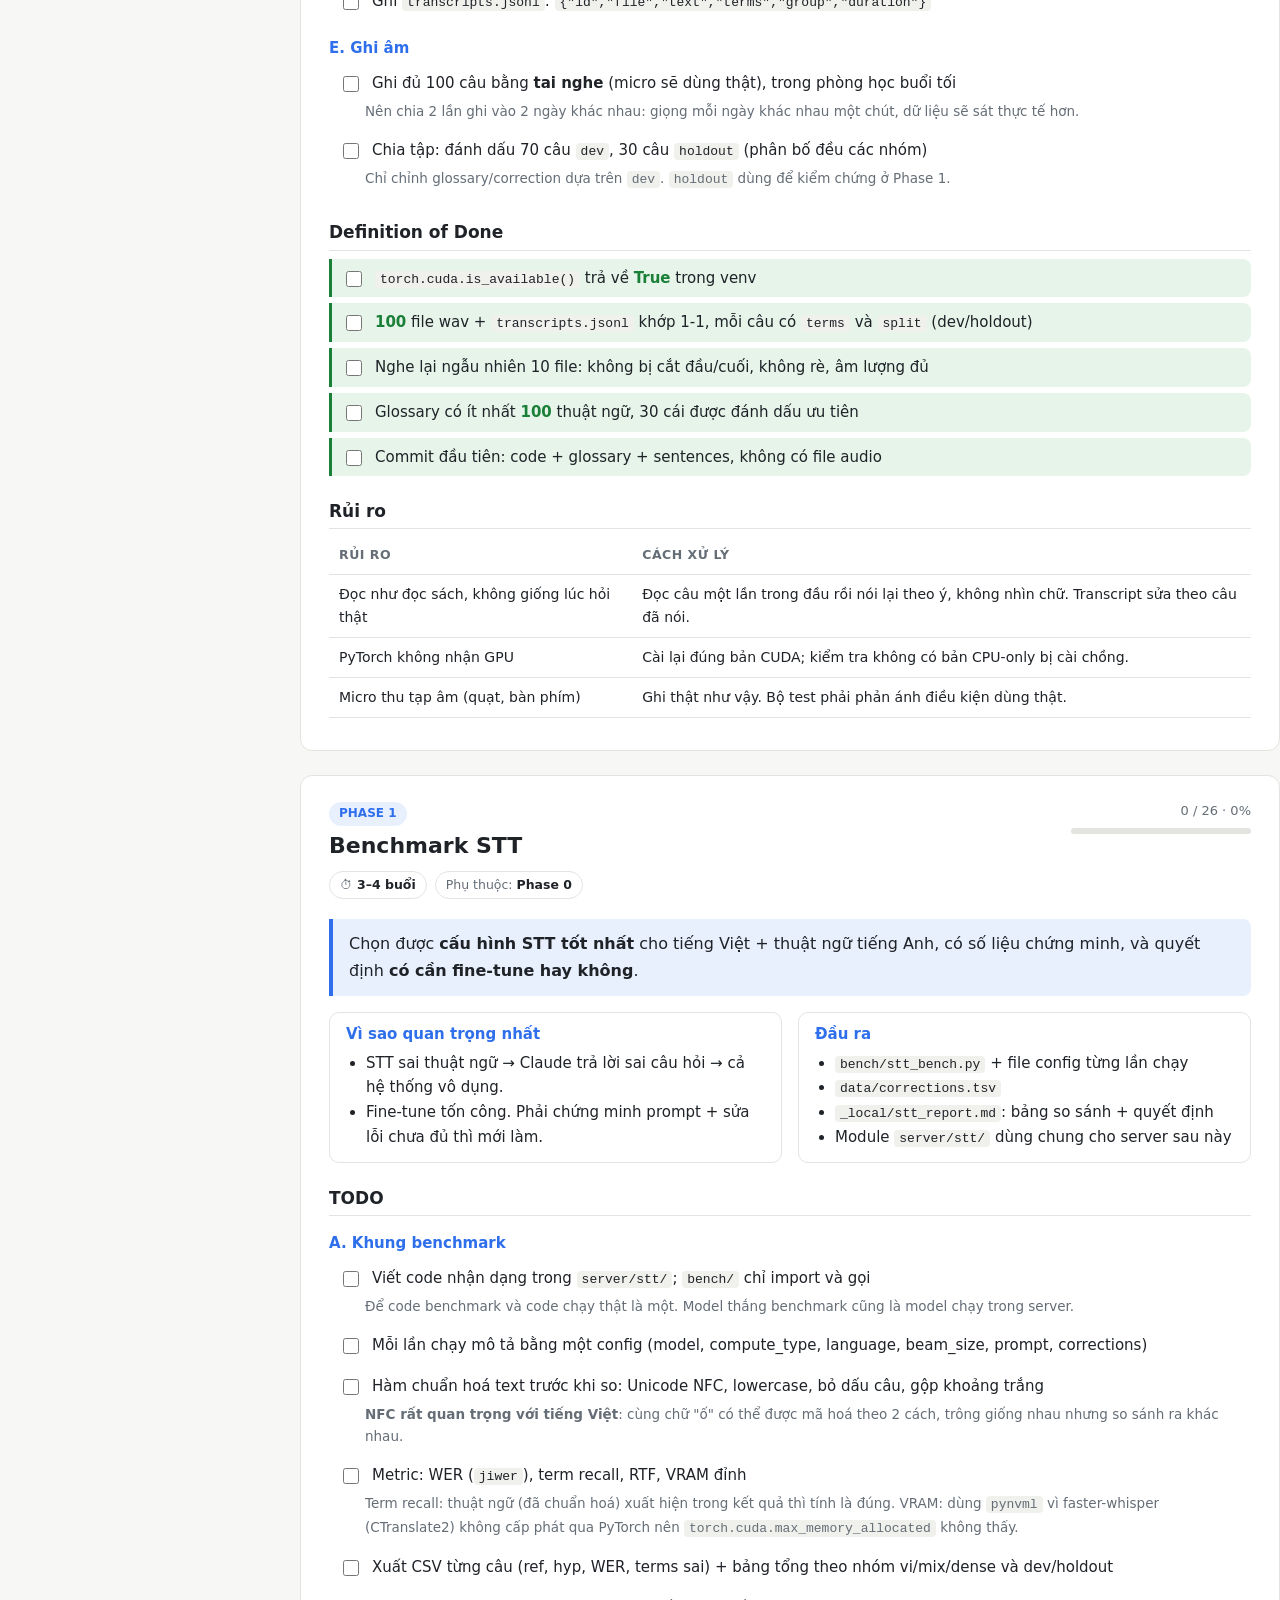
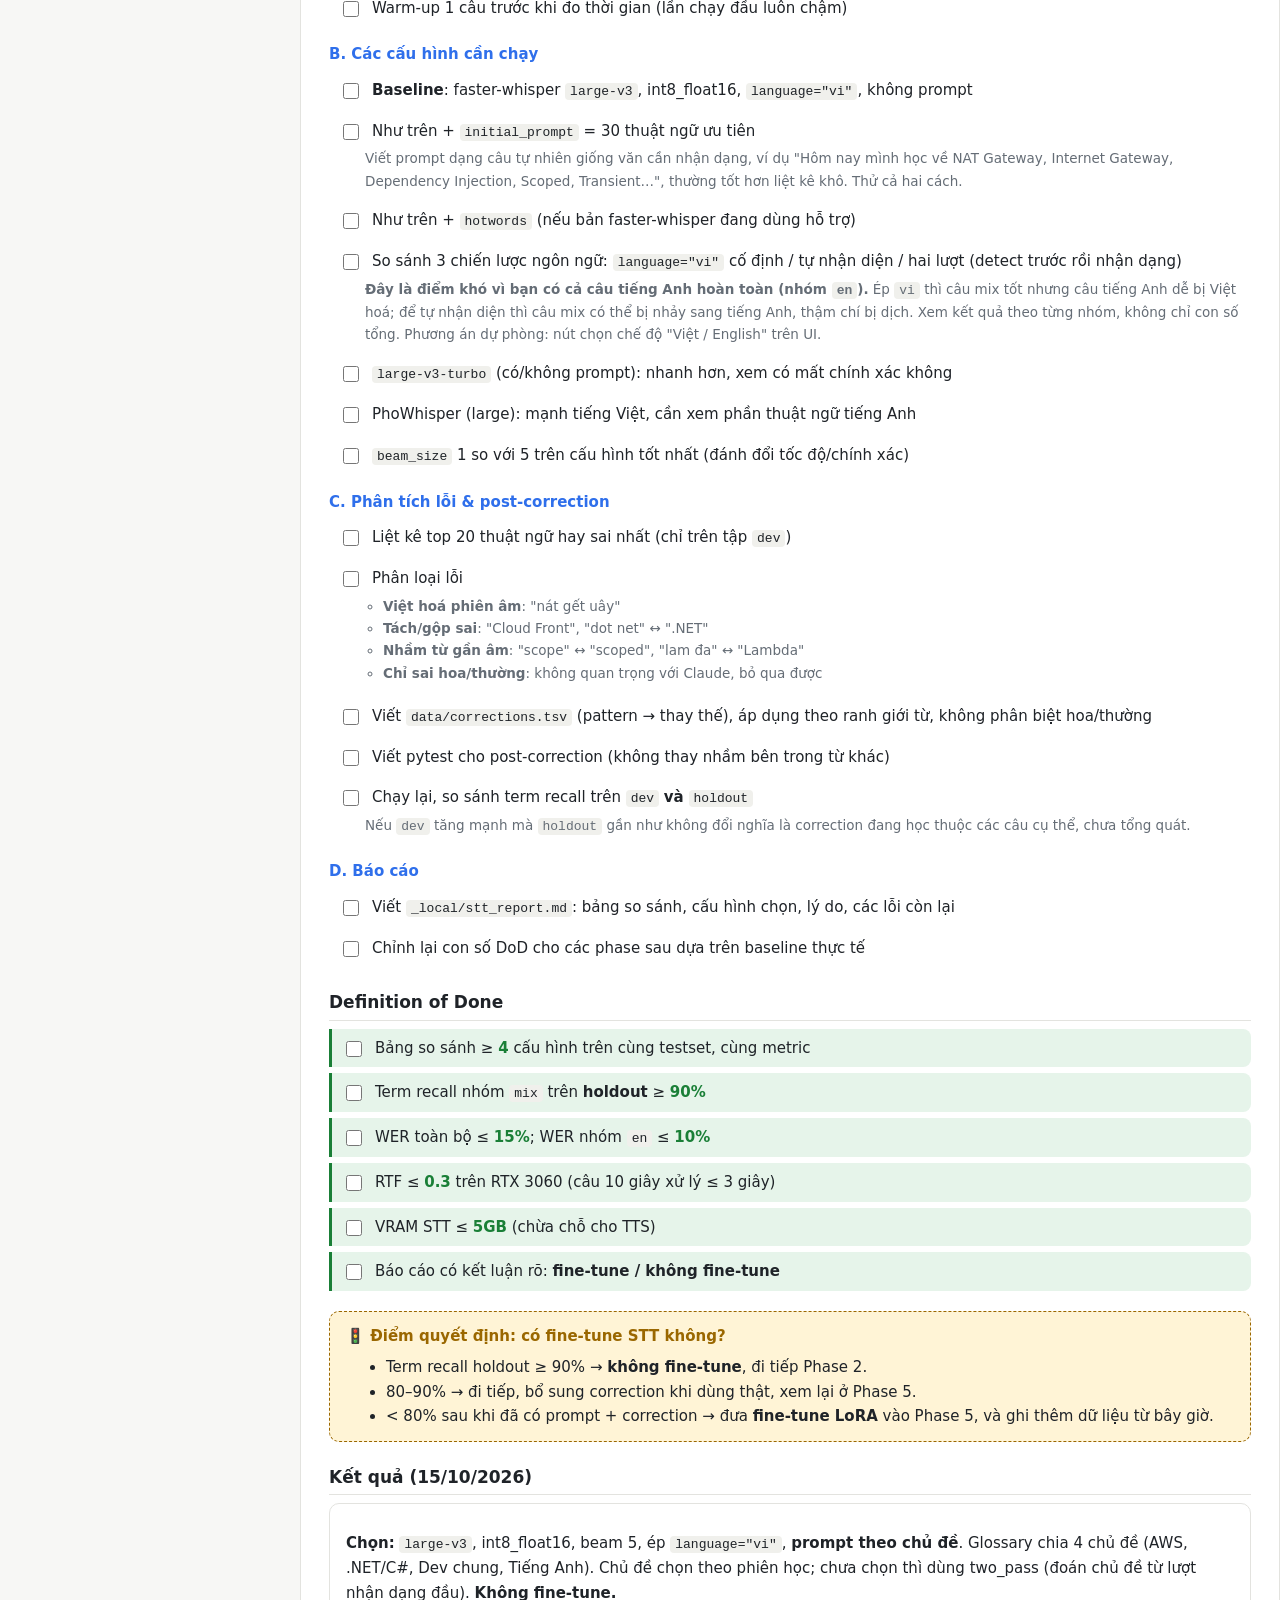
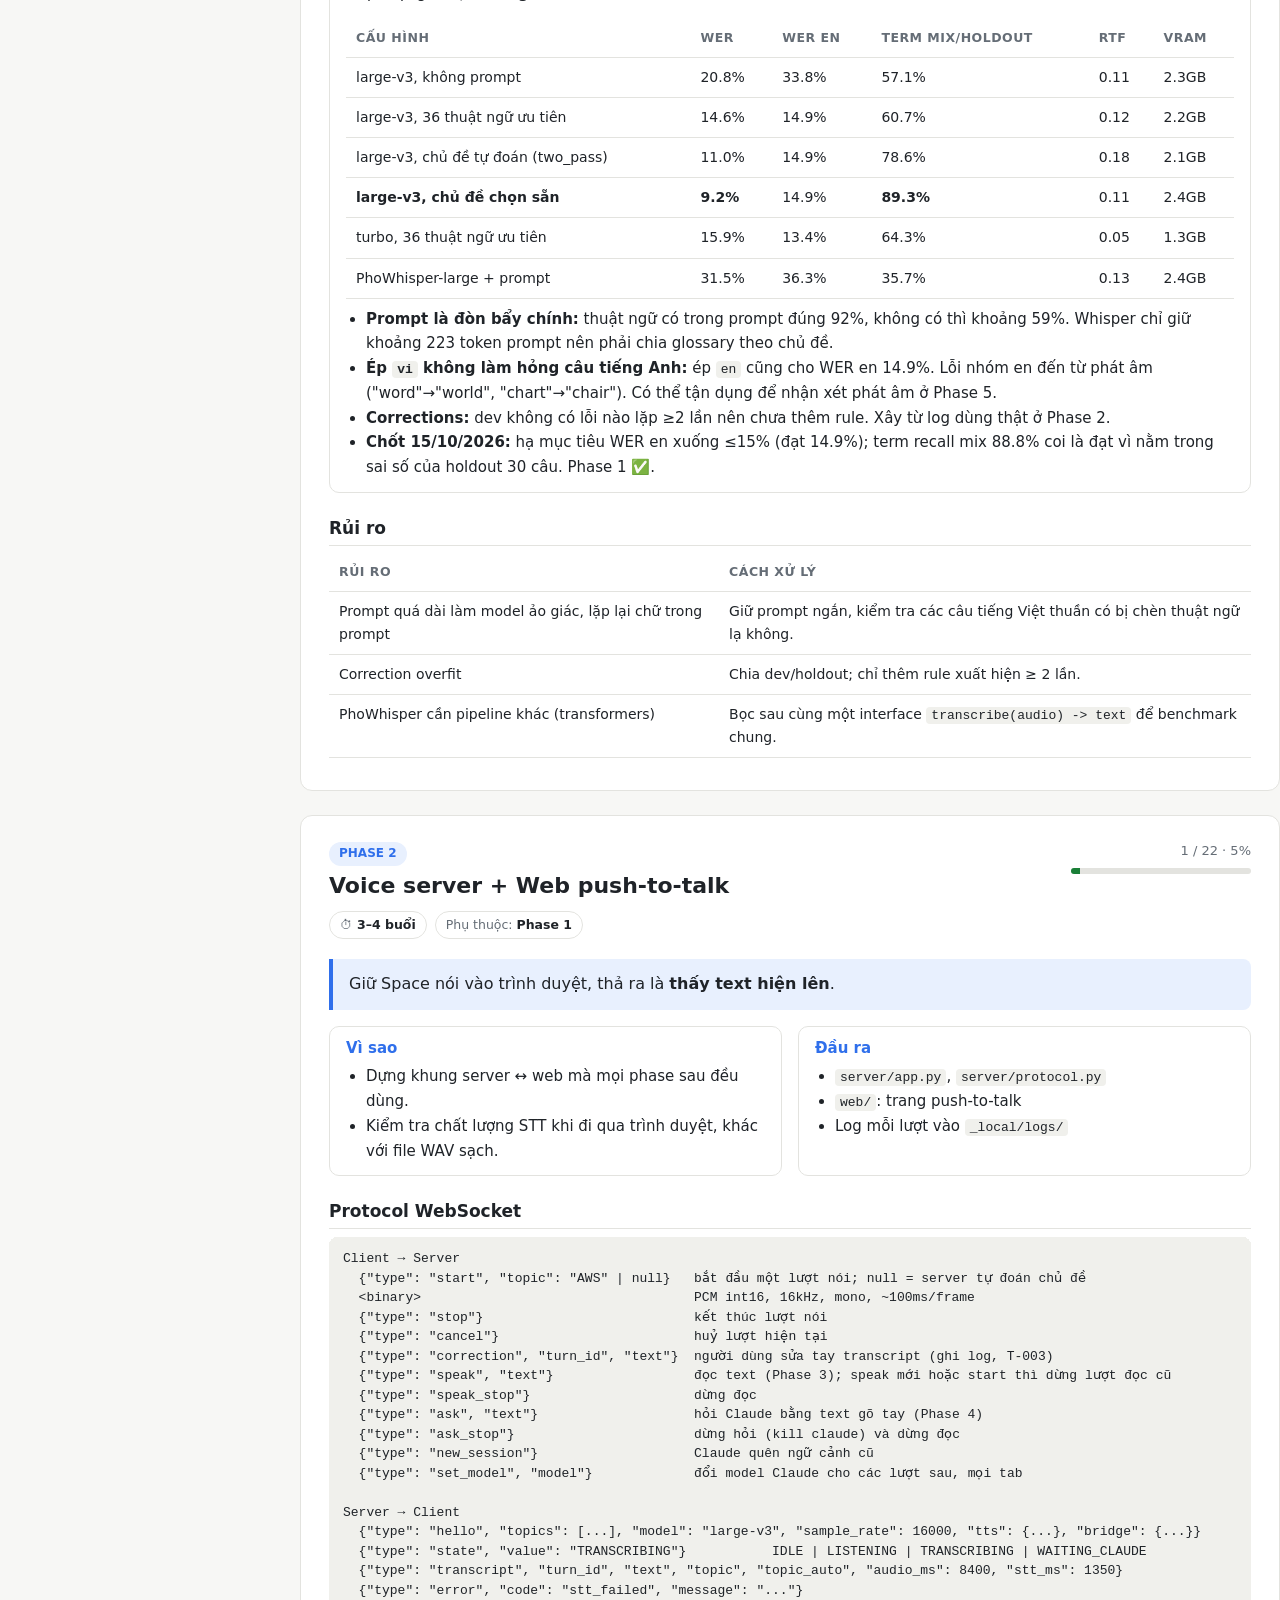
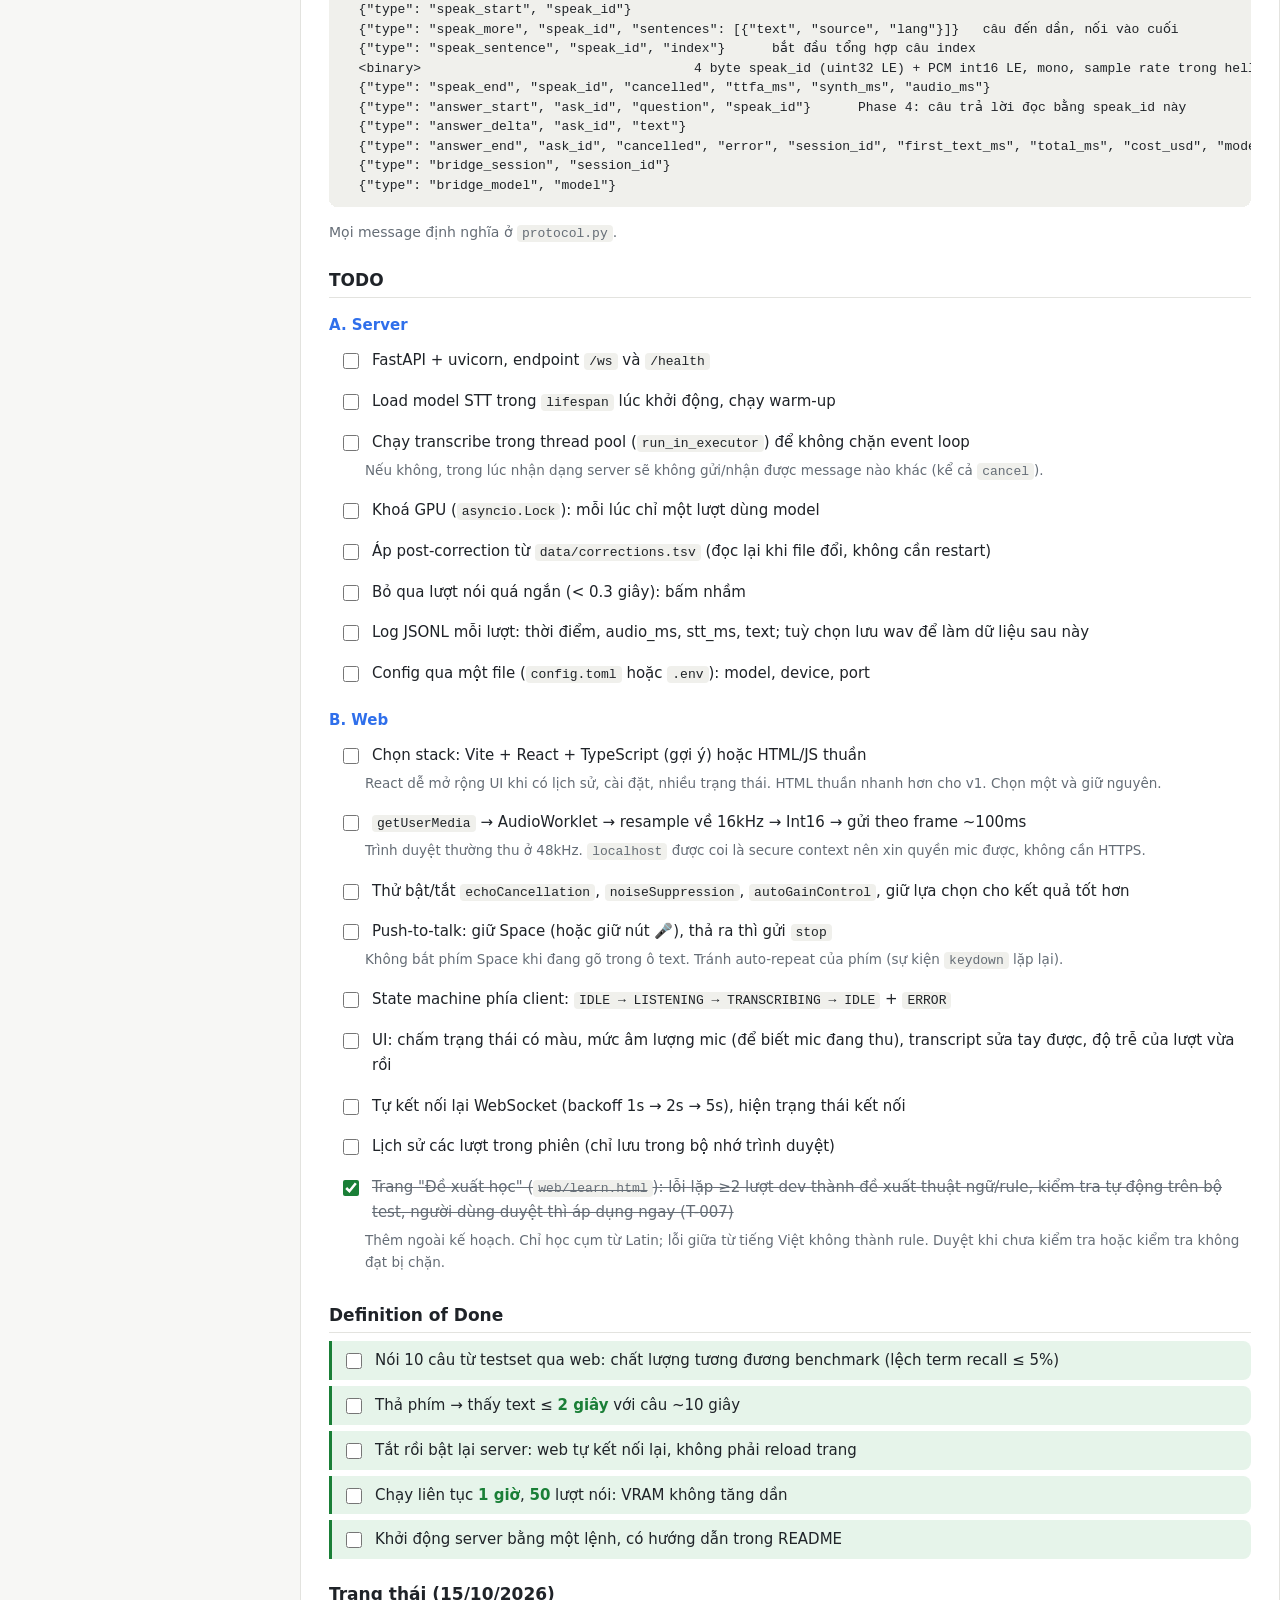
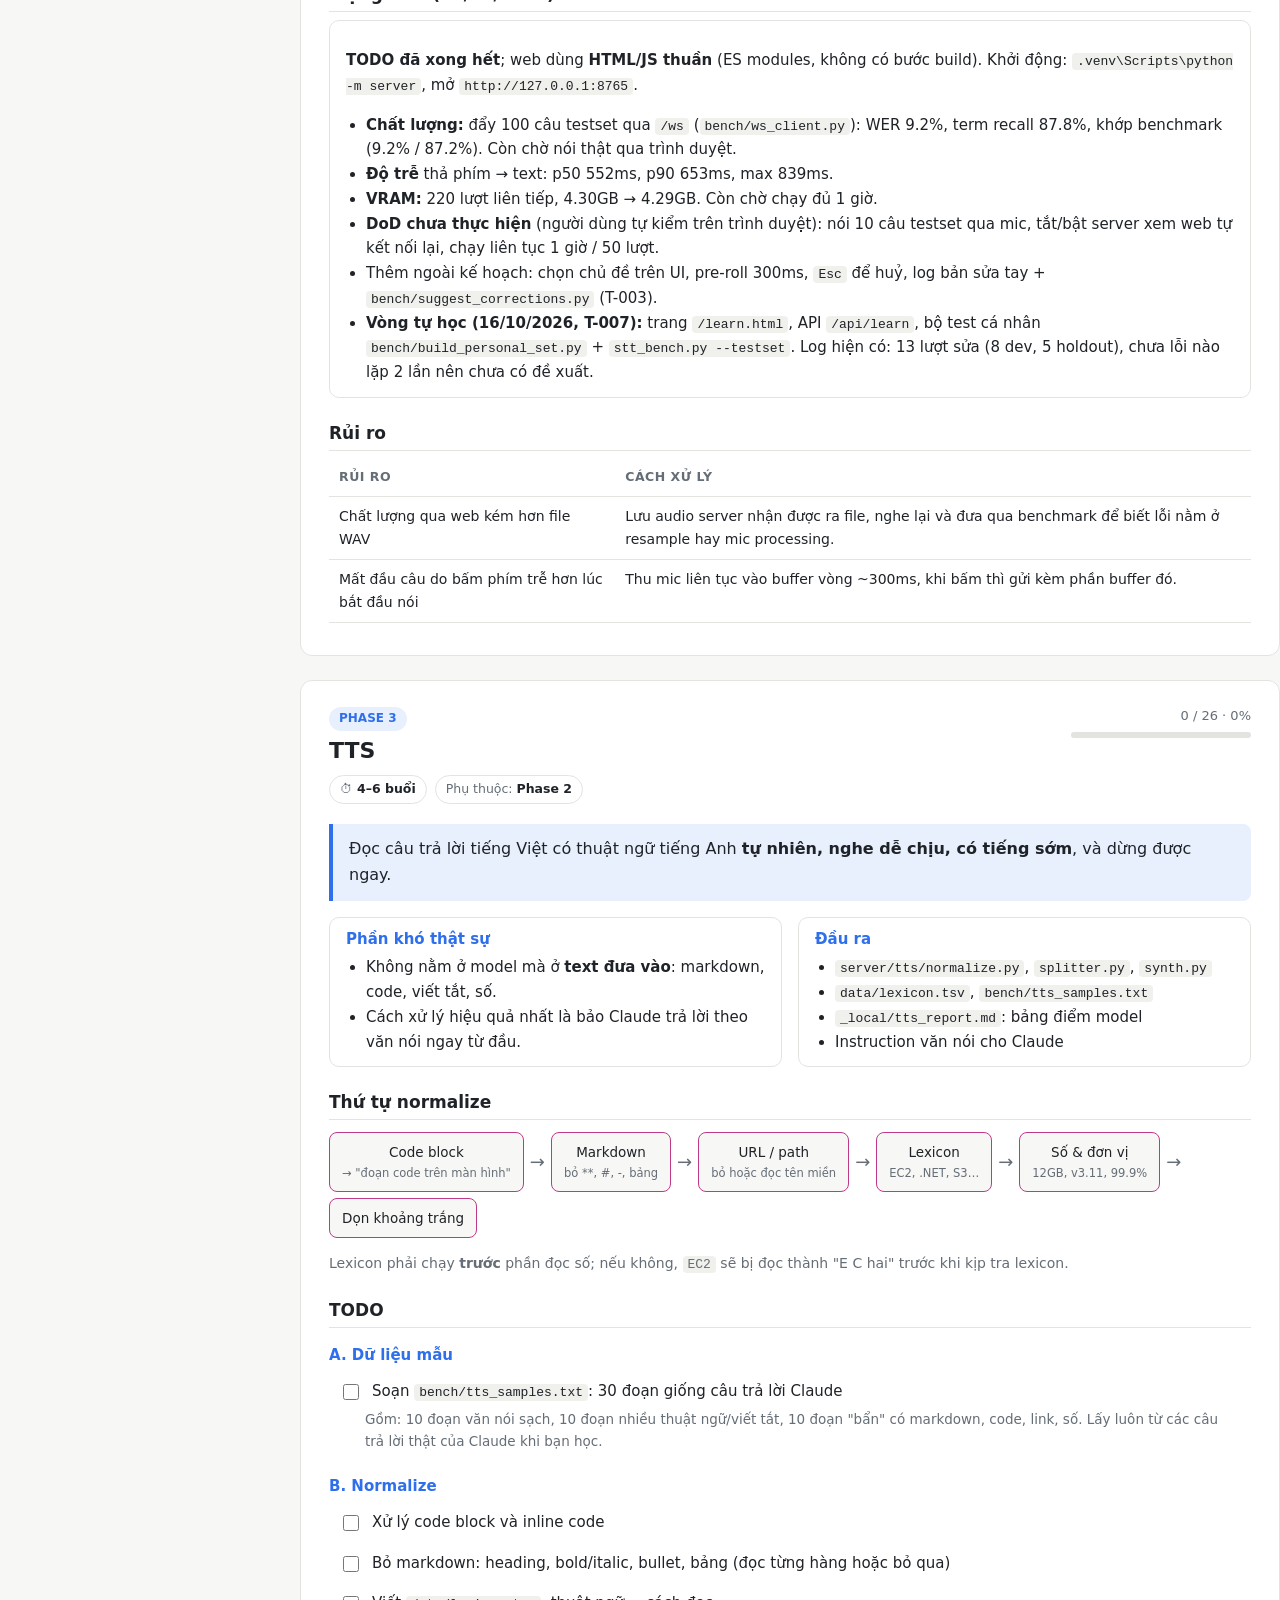
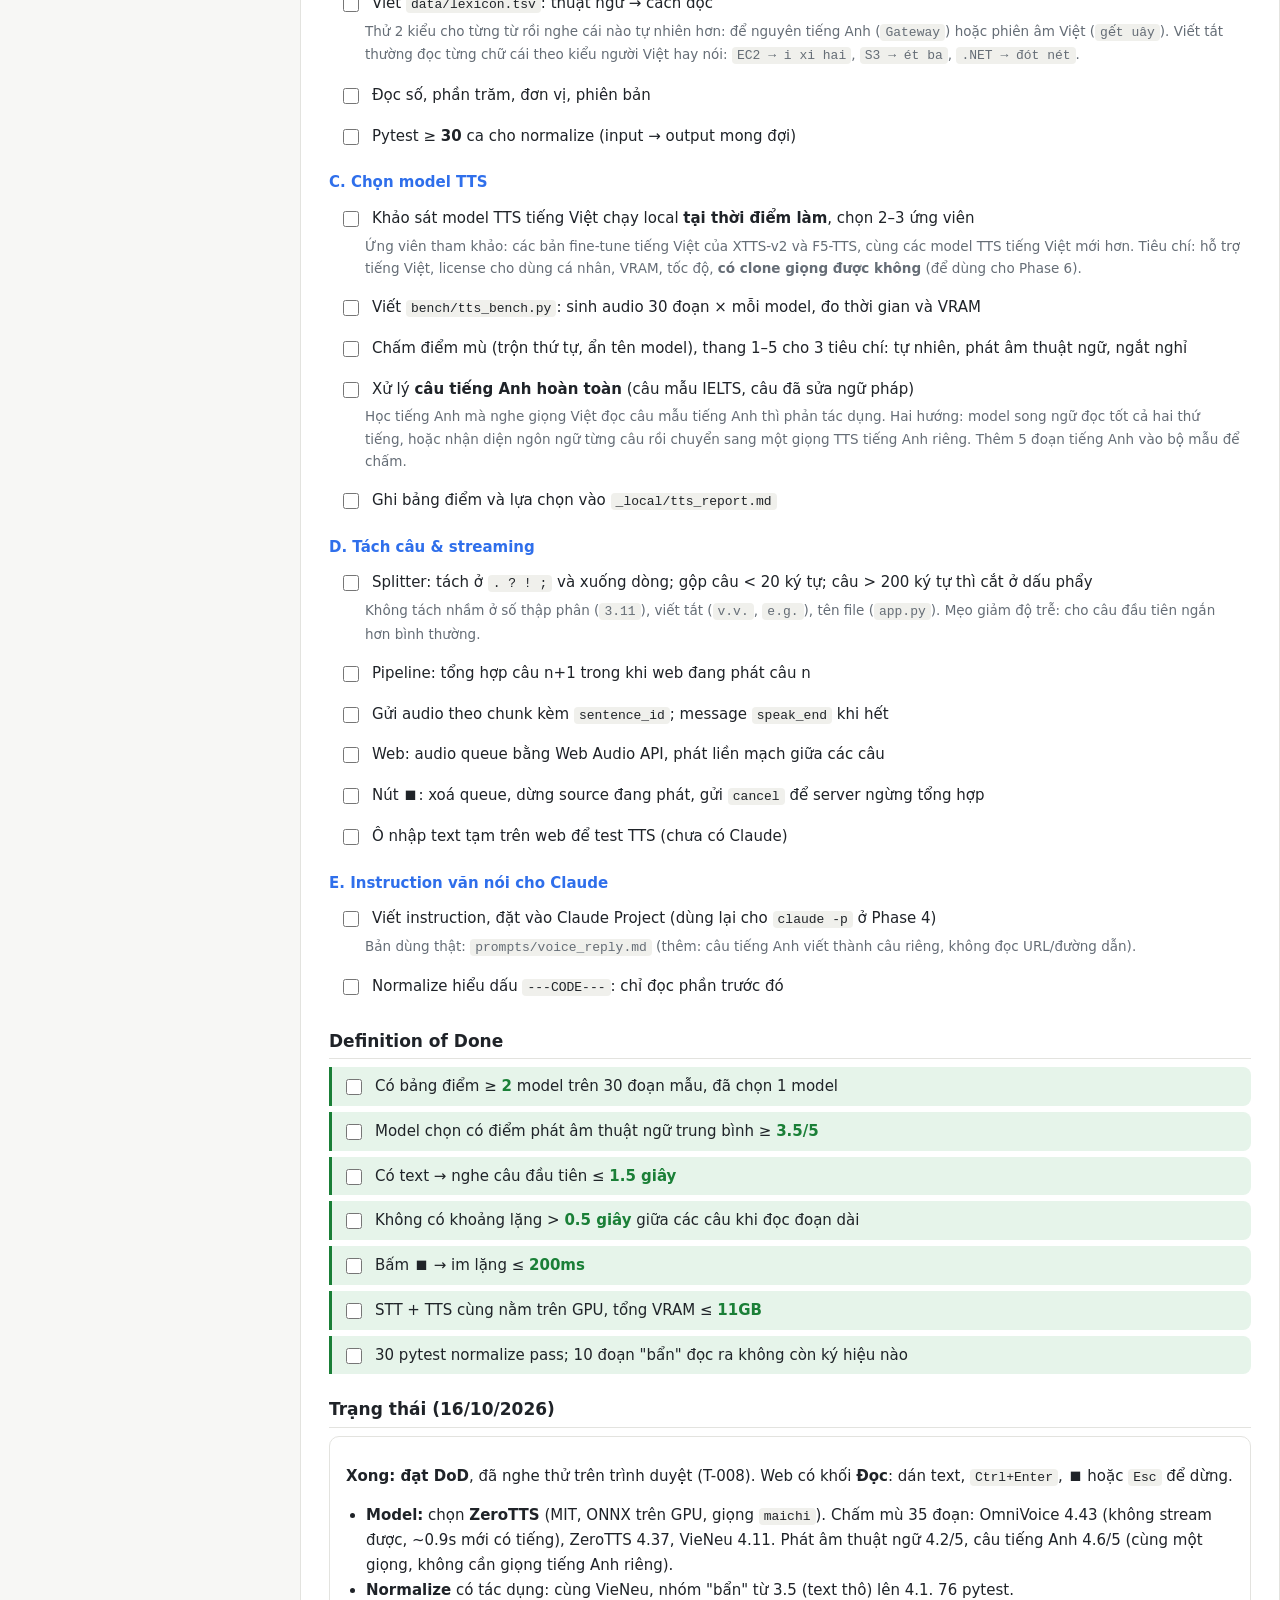
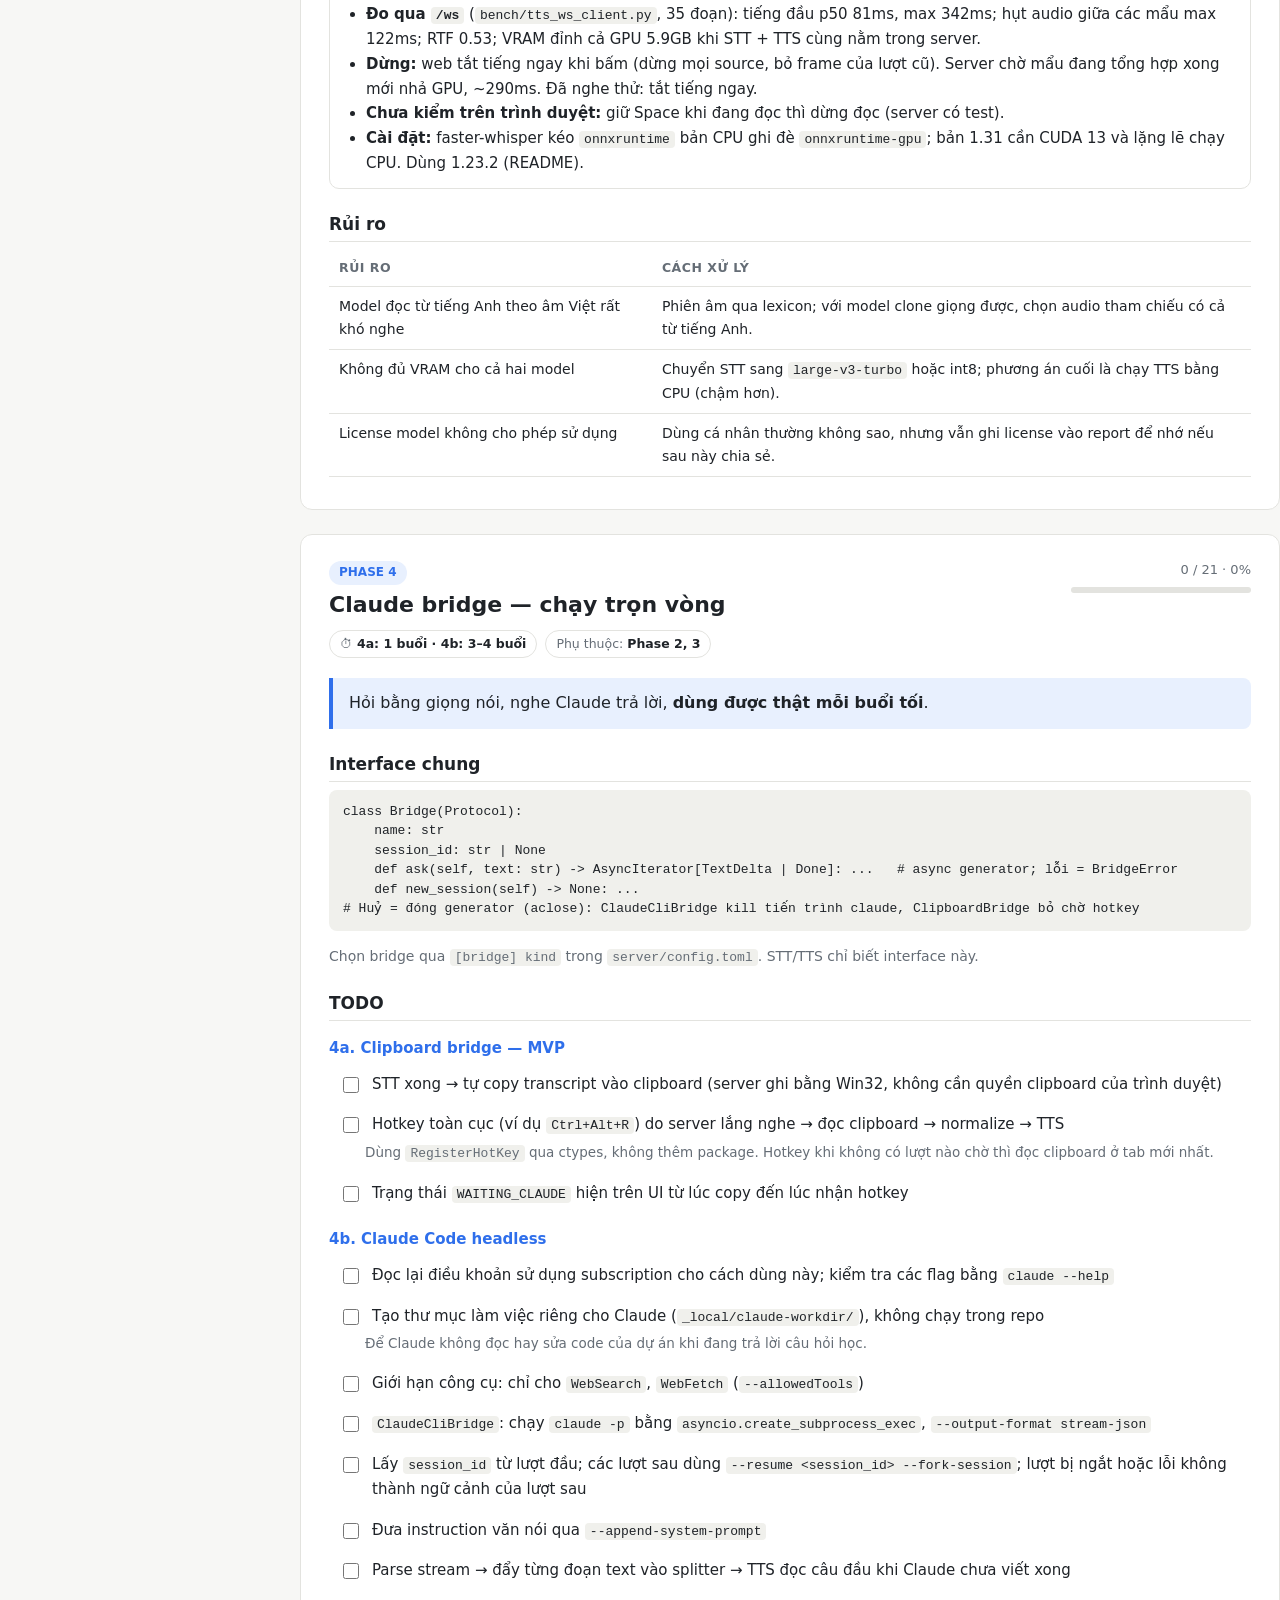
==== commit d4a96535: "Giọng đọc như người giảng bài: ngắt nghỉ theo dấu câu/đoạn, đo độ đều giọng, kế hoạch Phase 10 - Ngắ" ====
--- a/docs/plan.html
+++ b/docs/plan.html
@@ -168,6 +168,7 @@
   <a href="#phase7">7 · Mọi thiết bị <span class="pct" data-for="phase7"></span></a>
   <a href="#phase8">8 · Tự học dài hạn <span class="pct" data-for="phase8"></span></a>
   <a href="#phase9">9 · Giao việc cho VS Code <span class="pct" data-for="phase9"></span></a>
+  <a href="#phase10">10 · Tách service, đổi nguồn TTS <span class="pct" data-for="phase10"></span></a>
   <div class="group-label">Khác</div>
   <a href="#risks">Rủi ro tổng thể</a>
   <a href="#rules">Quy ước làm việc</a>
@@ -281,6 +282,7 @@
     <div class="rm-row"><div class="ph">Phase 7</div><div class="rm-track"><span style="left:67%;width:15%">Mọi thiết bị (song song 5/6)</span></div><div class="dur">3–5 buổi</div></div>
     <div class="rm-row"><div class="ph">Phase 8</div><div class="rm-track"><span style="left:67%;width:33%">Tự học dài hạn (song song 5–7, chạy liên tục)</span></div><div class="dur">liên tục</div></div>
     <div class="rm-row"><div class="ph">Phase 9</div><div class="rm-track"><span style="left:67%;width:18%">Giao việc cho VS Code (sau Phase 5)</span></div><div class="dur">3–5 buổi</div></div>
+    <div class="rm-row"><div class="ph">Phase 10</div><div class="rm-track"><span style="left:67%;width:25%">Tách service, đổi nguồn TTS/STT/AI</span></div><div class="dur">4–6 buổi</div></div>
   </div>
 
   <h3>Mốc quan trọng</h3>
@@ -888,6 +890,8 @@
     <li><label><input type="checkbox"><span class="t">Ghi ≥30 phút âm nền, đo nhận nhầm/giờ</span></label>
       <div class="hint">Đã đo trên 100 câu testset (âm tính): 0 nhận nhầm, STT tìm tên p50 425ms / p95 544ms; bị cắt nhiều đoạn 14% ở silence 500ms, 1% ở 900ms.</div></li>
     <li><label><input type="checkbox"><span class="t">Nút "đọc lại", "đọc chậm", chỉnh tốc độ đọc</span></label></li>
+    <li><label><input type="checkbox"><span class="t"><b>Giọng đọc như người giảng bài</b> (17/11/2026): ngắt nghỉ theo dấu câu và đoạn, prompt viết theo giọng giảng</span></label>
+      <div class="hint">Trước đây mọi câu cách nhau cố định ~330ms (150ms web + ~180ms lặng sẵn của ZeroTTS), mất ranh giới đoạn, câu đầu bị cắt ở dấu phẩy nên hạ giọng giữa câu. Đã làm: phẩy để model tự ngắt (~150–300ms), chấm +300ms, hỏi +500ms, chuyển đoạn (dòng trống) +700ms, quanh câu tiếng Anh +350ms, lệch ±15% để không đều tăm tắp (<code>normalize.PAUSES</code>, <code>[tts] pause_scale</code>, server gửi <code>speak_sentence.pause_ms</code>, web chèn theo lịch phát). Prompt <code>voice_reply.md</code> / <code>study_reply.md</code>: từ nối, mỗi ý một đoạn, câu hỏi dẫn, nhấn ý bằng cách đặt từ khoá cuối câu hoặc tách câu riêng. Còn: nghe A/B bằng <code>bench/tts_render.py</code>, đo nhịp bài giảng thật bằng <code>bench/lecture_prosody.py</code> để thay số tạm, thử giọng clone theo phong cách giảng (Phase 6).<br>Giọng lệch giữa các câu (ZeroTTS lấy mẫu mỗi câu độc lập, không có ngữ cảnh câu trước): đo bằng <code>bench/tts_consistency.py</code> (16 câu × 2 seed), <code>temperature</code> thấp không giúp; <code>cfg_scale = 1.5</code> giảm độ to nhảy giữa hai câu 2.3 → 1.4 dB, độ hơi lệch ~25%, cao độ gần như không đổi. Tạm dùng cfg 1.5: GPU vẫn đạt DoD (tiếng đầu p50 128ms, RTF 0.68, 0 giật) nhưng mất CUDA Graph, chưa đo lúc máy bận. Người dùng thấy chỉ "tạm chấp nhận": giải pháp thật là thử model khác (Phase 10).</div></li>
     <li><label><input type="checkbox" checked><span class="t"><b>Tab Học bài (T-012)</b>: dán text hoặc chọn file <code>.txt</code>/<code>.md</code>/<code>.docx</code>, Mimi đọc hết, chia 3–8 phần, giảng từng phần bằng giọng nói, hết phần thì dừng hỏi</span></label>
       <div class="hint">Thư viện lưu ở <code>_local/study/</code>, mỗi tài liệu một session Claude riêng (không lẫn với tab Mimi), mở lại thì học tiếp. Nói "tiếp", "giảng lại", "kiểm tra mình" hoặc hỏi chen giữa chừng; dòng <code>[Phần k/N: …]</code> Claude viết ở đầu lượt giảng thành thanh tiến độ, không đọc. Ghi chú sau <code>---CODE---</code> hiện dạng markdown dưới bong bóng (04/11/2026). Lớp học (14/11/2026): trang đầu là danh sách lớp (môn), vào lớp mới thấy bài; tài liệu thêm trong lớp nào thuộc lớp đó, nút "Chuyển lớp" để đổi; tài liệu cũ và tài liệu của lớp đã xoá nằm ở "Chưa xếp lớp". Kéo thả tay nắm ⋮⋮ (chuột, cảm ứng, hoặc ↑ ↓) để sắp xếp lớp và bài; lớp lưu ở <code>_local/study/subjects.json</code>, thứ tự bài ở <code>order.json</code>, đã sắp xếp thì học bài không đẩy tài liệu lên đầu.</div></li>
     <li><label><input type="checkbox" checked><span class="t"><b>Sơ đồ tư duy</b> (16/11/2026): mỗi bài một sơ đồ, cả lớp một sơ đồ gộp, để hệ thống lại kiến thức sau khi nghe giảng</span></label>
@@ -1200,6 +1204,48 @@
   </table>
 </section>
 
+<section class="phase" id="phase10">
+  <div class="phase-head">
+    <div>
+      <span class="badge">PHASE 10</span>
+      <h2>Tách service, đổi nguồn TTS/STT/AI dễ dàng</h2>
+      <div class="chips">
+        <span class="chip">⏱ <b>4–6 buổi</b></span>
+        <span class="chip">Phụ thuộc: <b>Phase 3, 4</b></span>
+      </div>
+    </div>
+    <div class="phase-progress"><span class="pp-label"></span><div class="bar"><span class="pp-bar"></span></div></div>
+  </div>
+
+  <div class="goal">STT, TTS, AI (bridge) và phần điều phối tách thành các service có interface chung; đổi model chỉ bằng config, thử model mới (VieNeu, OmniVoice, giọng tự build…) trên đúng luồng thật mà không sửa server.</div>
+
+  <div class="flow">
+    <div class="node web">Web / WebSocket<small>protocol.py</small></div><span class="arrow">→</span>
+    <div class="node stt">Điều phối lượt nói<small>STT → route → bridge → feeder → TTS</small></div><span class="arrow">→</span>
+    <div class="node tts">TtsEngine<small>trong tiến trình hoặc worker venv riêng</small></div><span class="arrow">→</span>
+    <div class="node llm">Registry theo config<small>[tts] engine = "zerotts" / "vieneu"…</small></div>
+  </div>
+
+  <div class="note">Lý do (17/11/2026): ZeroTTS chỉ "tạm chấp nhận", giọng lệch giữa các câu vì mỗi câu sinh độc lập. Hiện trạng: TTS đã có interface ngầm (<code>sample_rate</code>, <code>stream(text, lang)</code>, <code>voices()</code>) và <code>tts_factory</code> trong <code>create_app</code>, nhưng (1) VieNeu/OmniVoice phải ở venv riêng nên không nạp được vào tiến trình server; (2) giả định của ZeroTTS rò ra ngoài: lặng sẵn ~180ms trong <code>PAUSES</code>, chunking, <code>temperature</code>/<code>cfg_scale</code>, <code>[tts]</code> phẳng; (3) <code>bench/tts_bench.py</code> chép adapter riêng; (4) <code>app.py</code> ~750 dòng trộn WebSocket, điều phối, vòng đọc TTS, rảnh tay, giao việc, học bài.</div>
+
+  <h3>TODO</h3>
+  <ul class="tasks">
+    <li><label><input type="checkbox"><span class="t">Interface <code>TtsEngine</code> chung (<code>server/tts/engines/</code>): <code>sample_rate</code>, <code>voices()</code>, <code>stream(text, lang)</code>, khả năng (<code>streaming</code>, <code>native_pause_ms</code>, <code>normalizes_text</code>, <code>voice_clone</code>); registry theo tên, <code>[tts] engine</code> + bảng <code>[tts.zerotts]</code> cho tham số riêng</span></label></li>
+    <li><label><input type="checkbox"><span class="t">TTS worker ngoài tiến trình: <code>python -m server.tts.worker --engine vieneu</code> chạy trong venv của model, stream PCM qua WebSocket/HTTP; <code>RemoteTtsEngine</code> nối tới worker, đổi model = đổi config</span></label></li>
+    <li><label><input type="checkbox"><span class="t"><code>bench/tts_bench.py</code>, <code>tts_consistency.py</code>, <code>tts_render.py</code> dùng chung registry, so mọi model bằng cùng thước đo (độ trễ, giật, độ đều giọng, WER khi Whisper nghe lại)</span></label></li>
+    <li><label><input type="checkbox"><span class="t">Làm tương tự cho STT (<code>SttService</code>) và AI (<code>Bridge</code> đã có interface): config chọn nguồn, test bằng engine giả như hiện nay</span></label></li>
+    <li><label><input type="checkbox"><span class="t">Tách <code>app.py</code>: lớp WebSocket/protocol, lớp điều phối lượt nói, các tính năng (rảnh tay, giao việc, học bài) gọi qua interface</span></label></li>
+    <li><label><input type="checkbox"><span class="t">Thử VieNeu v3 Turbo và OmniVoice trên luồng thật, chọn theo số đo</span></label></li>
+  </ul>
+
+  <h3>Definition of Done</h3>
+  <ul class="tasks dod">
+    <li><label><input type="checkbox"><span class="t">Đổi TTS giữa ZeroTTS và ít nhất một model khác chỉ bằng <code>server/config.toml</code>, không sửa code</span></label></li>
+    <li><label><input type="checkbox"><span class="t">Model ở venv riêng chạy được qua worker, tiếng đầu vẫn ≤ <span class="metric">1.5s</span></span></label></li>
+    <li><label><input type="checkbox"><span class="t">Toàn bộ test hiện có vẫn qua; bench TTS không còn adapter chép riêng</span></label></li>
+  </ul>
+</section>
+
 <!-- ============ RỦI RO ============ -->
 <section id="risks">
   <h2>Rủi ro tổng thể</h2>
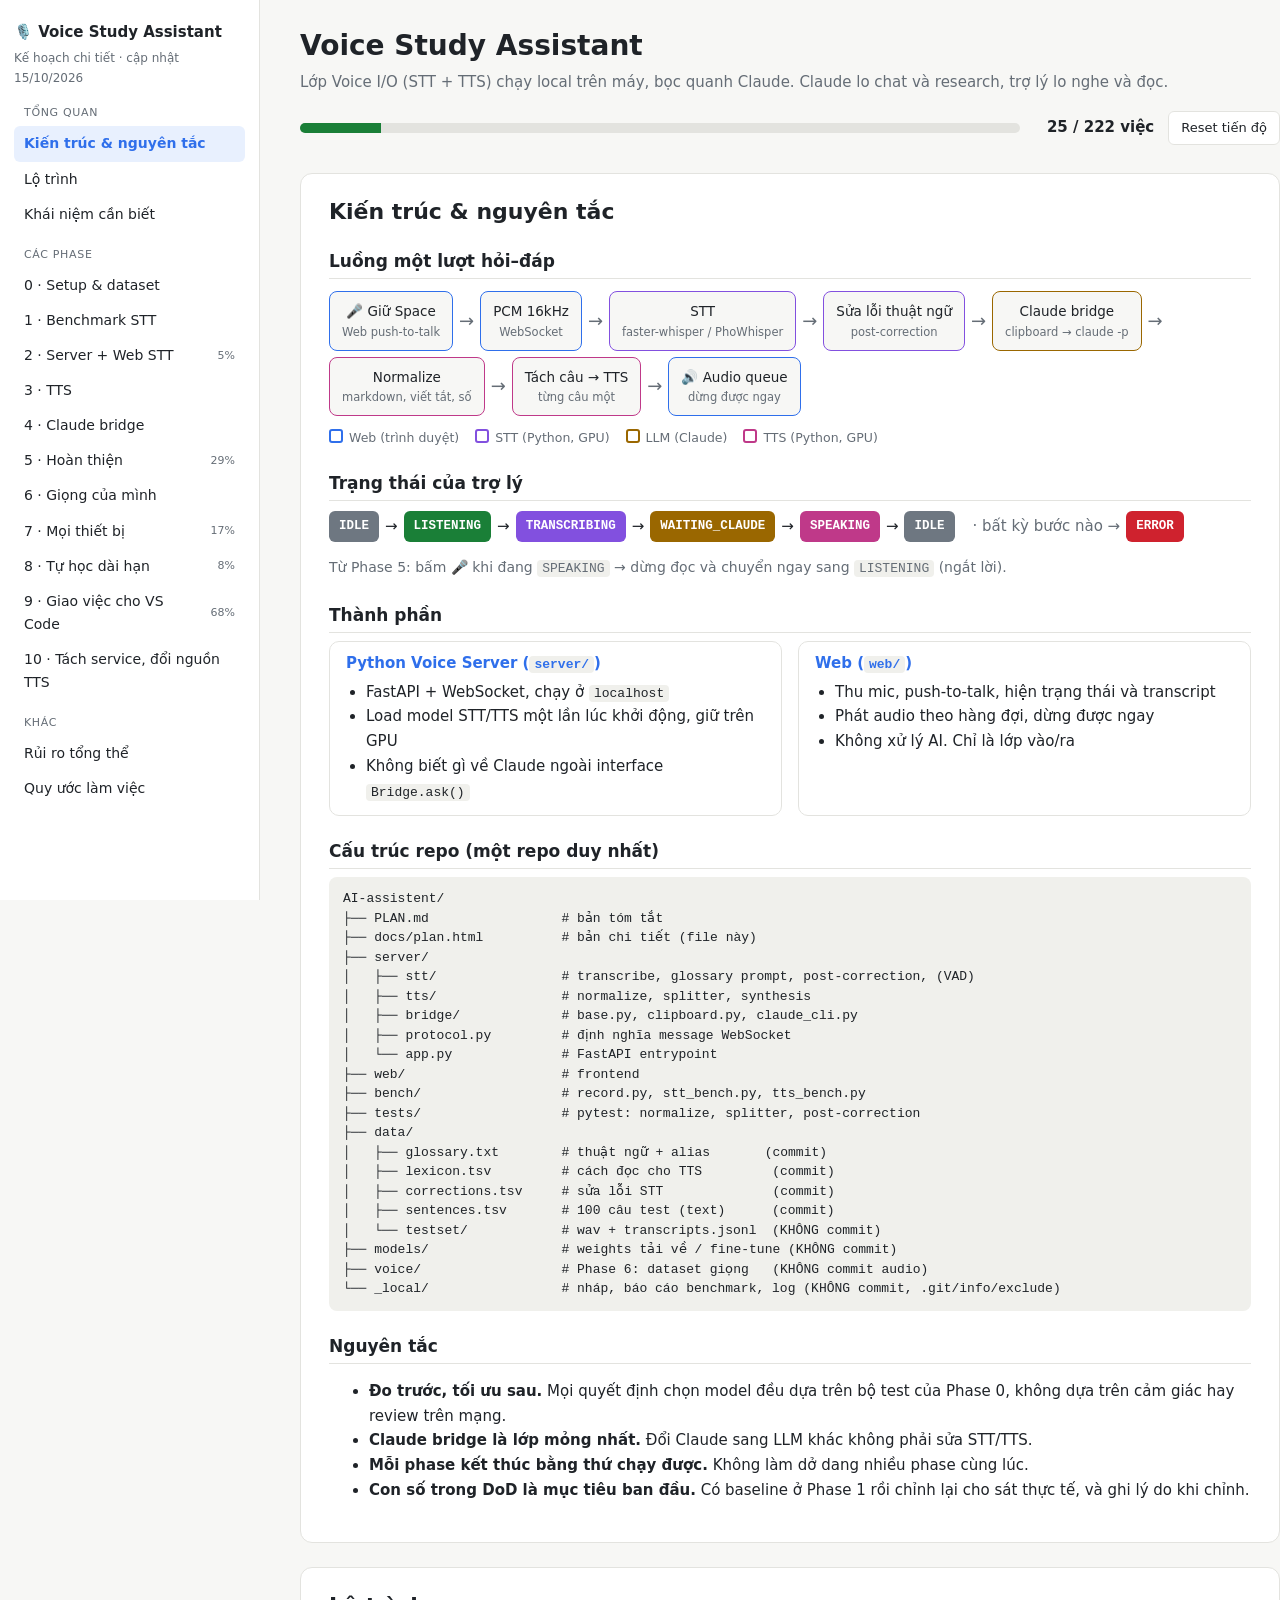
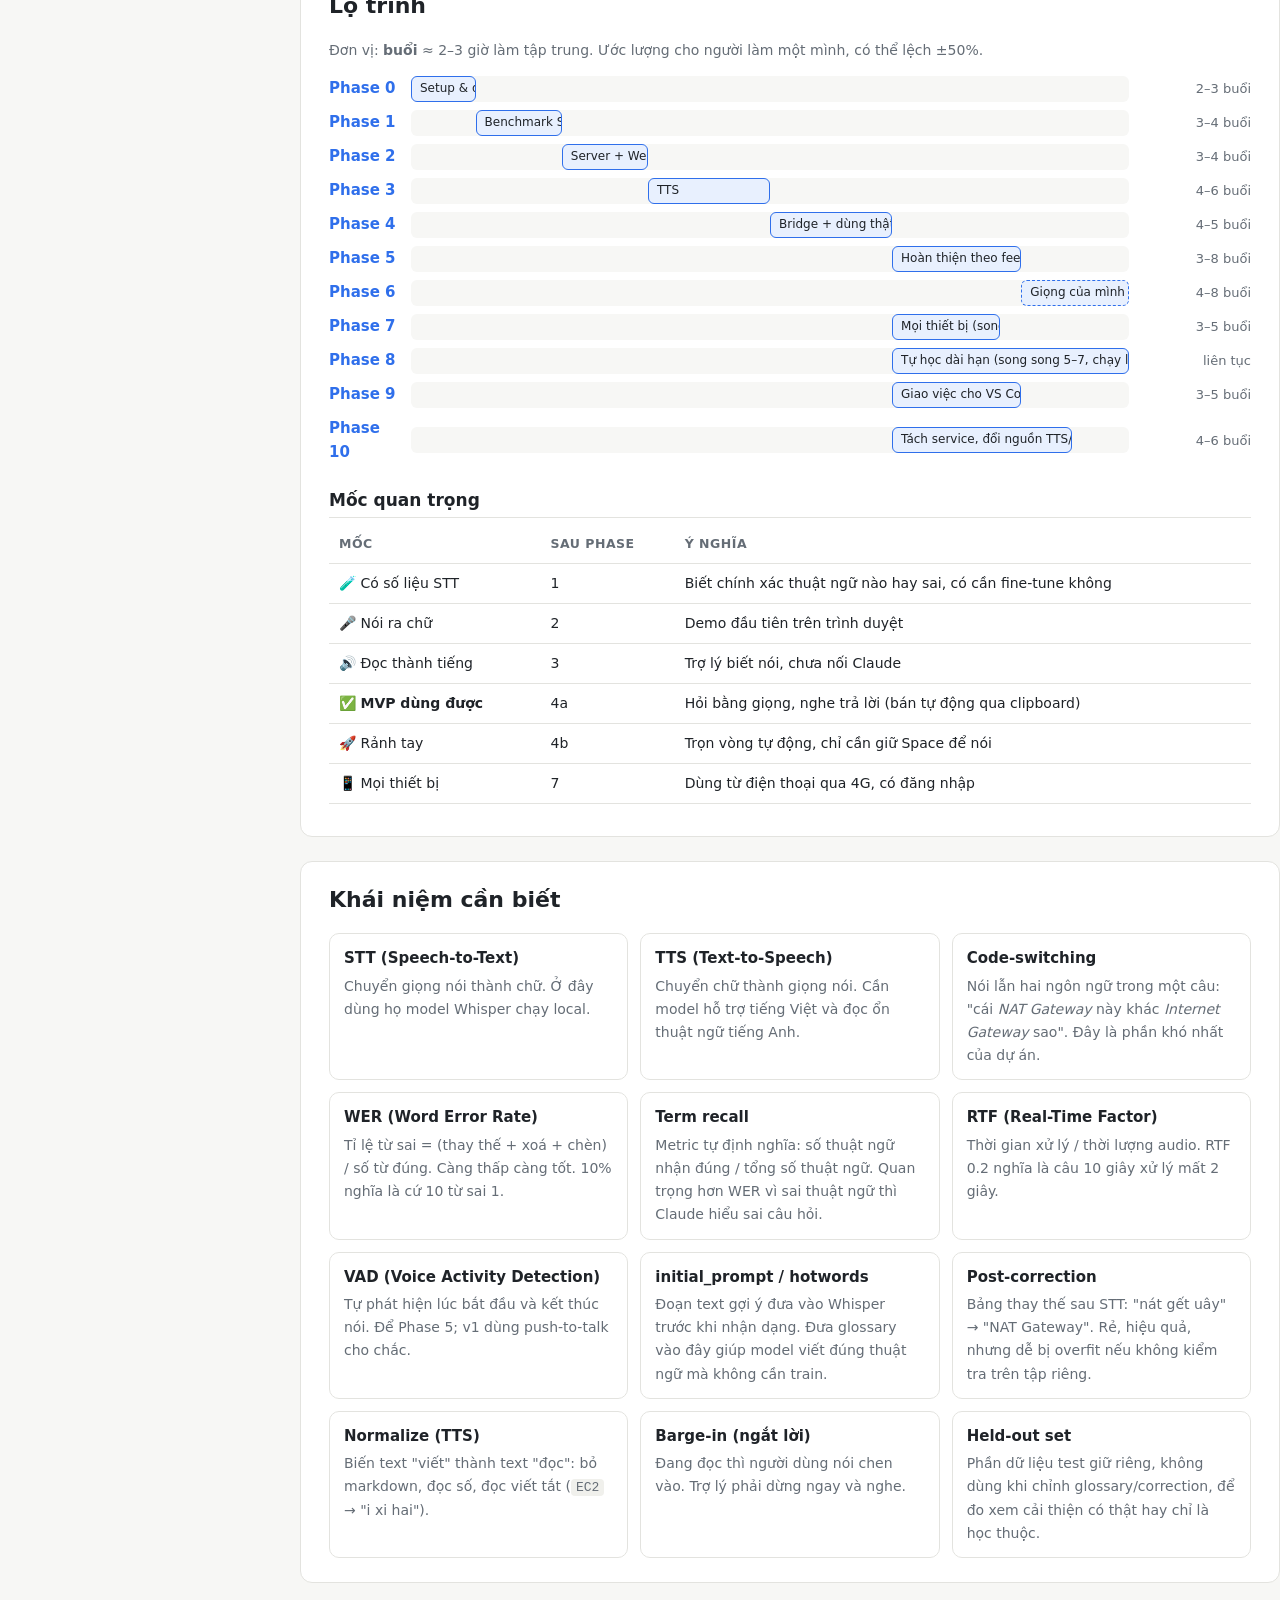
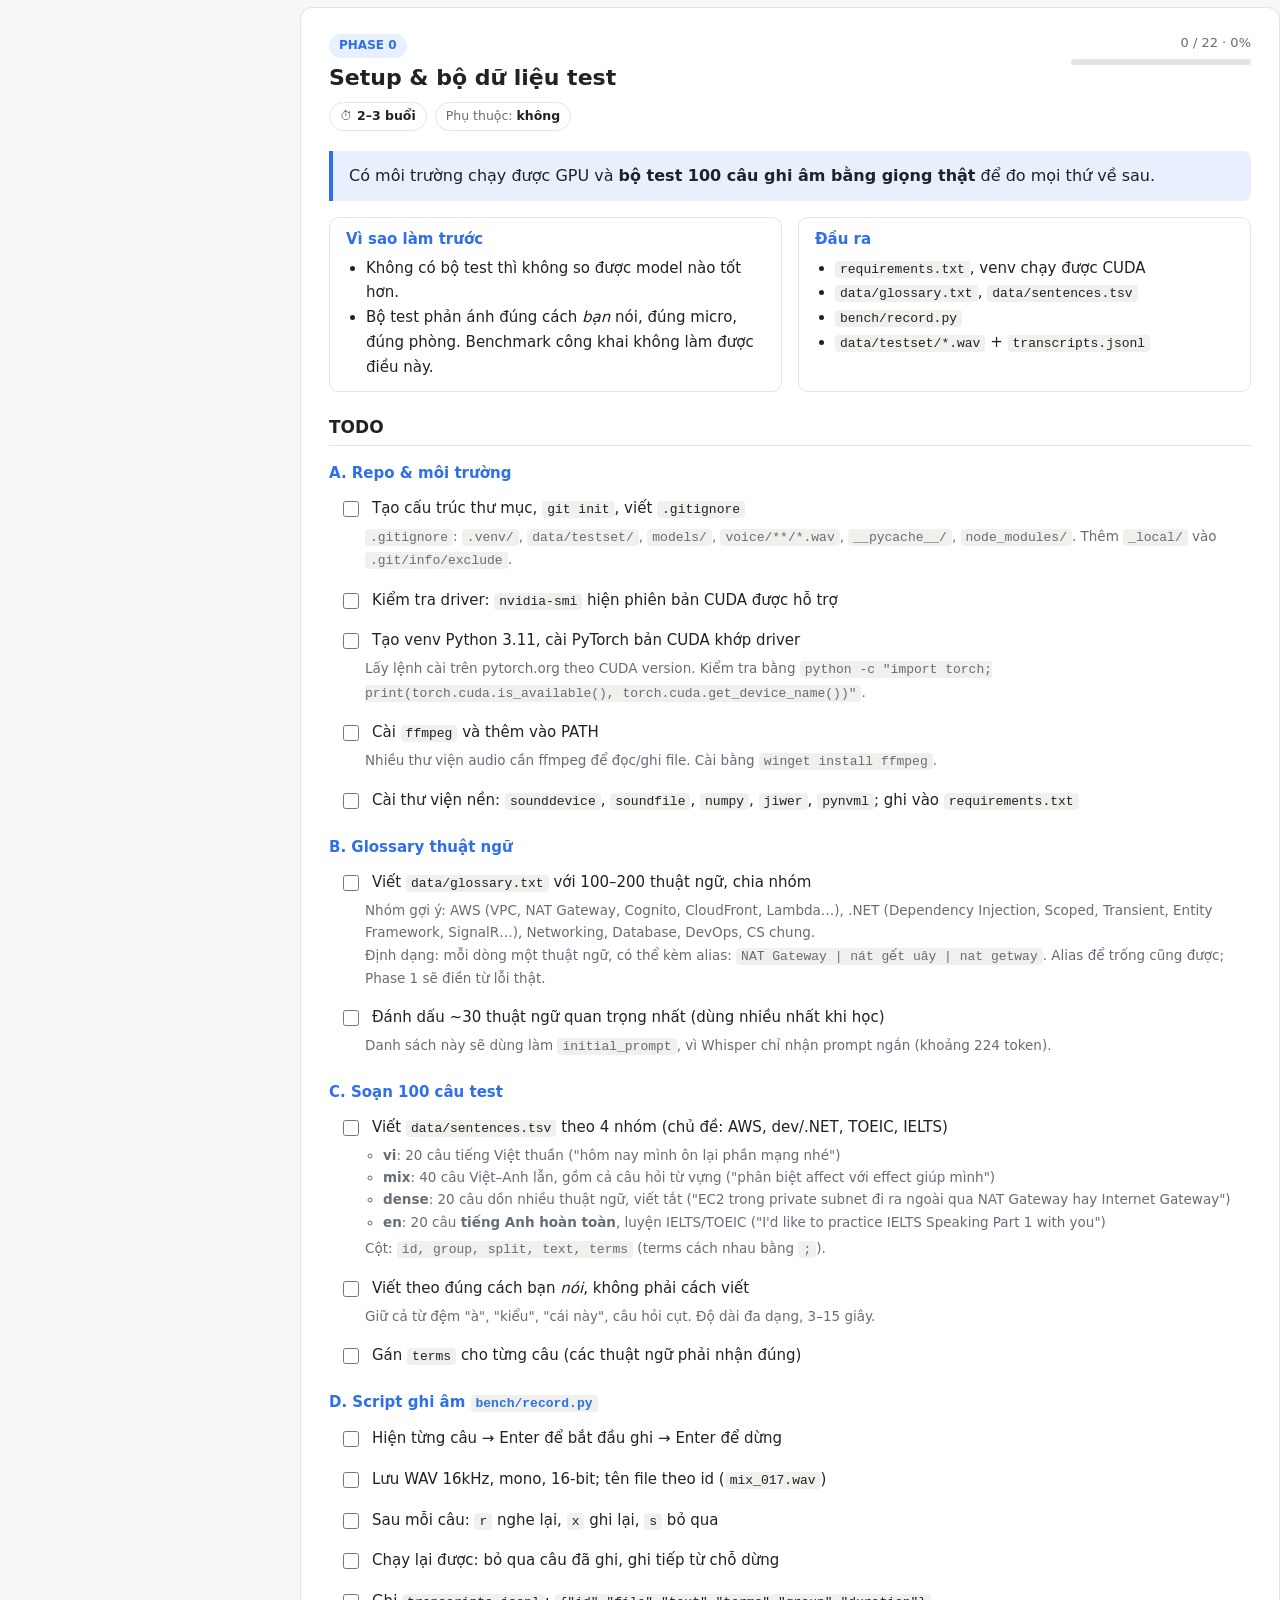
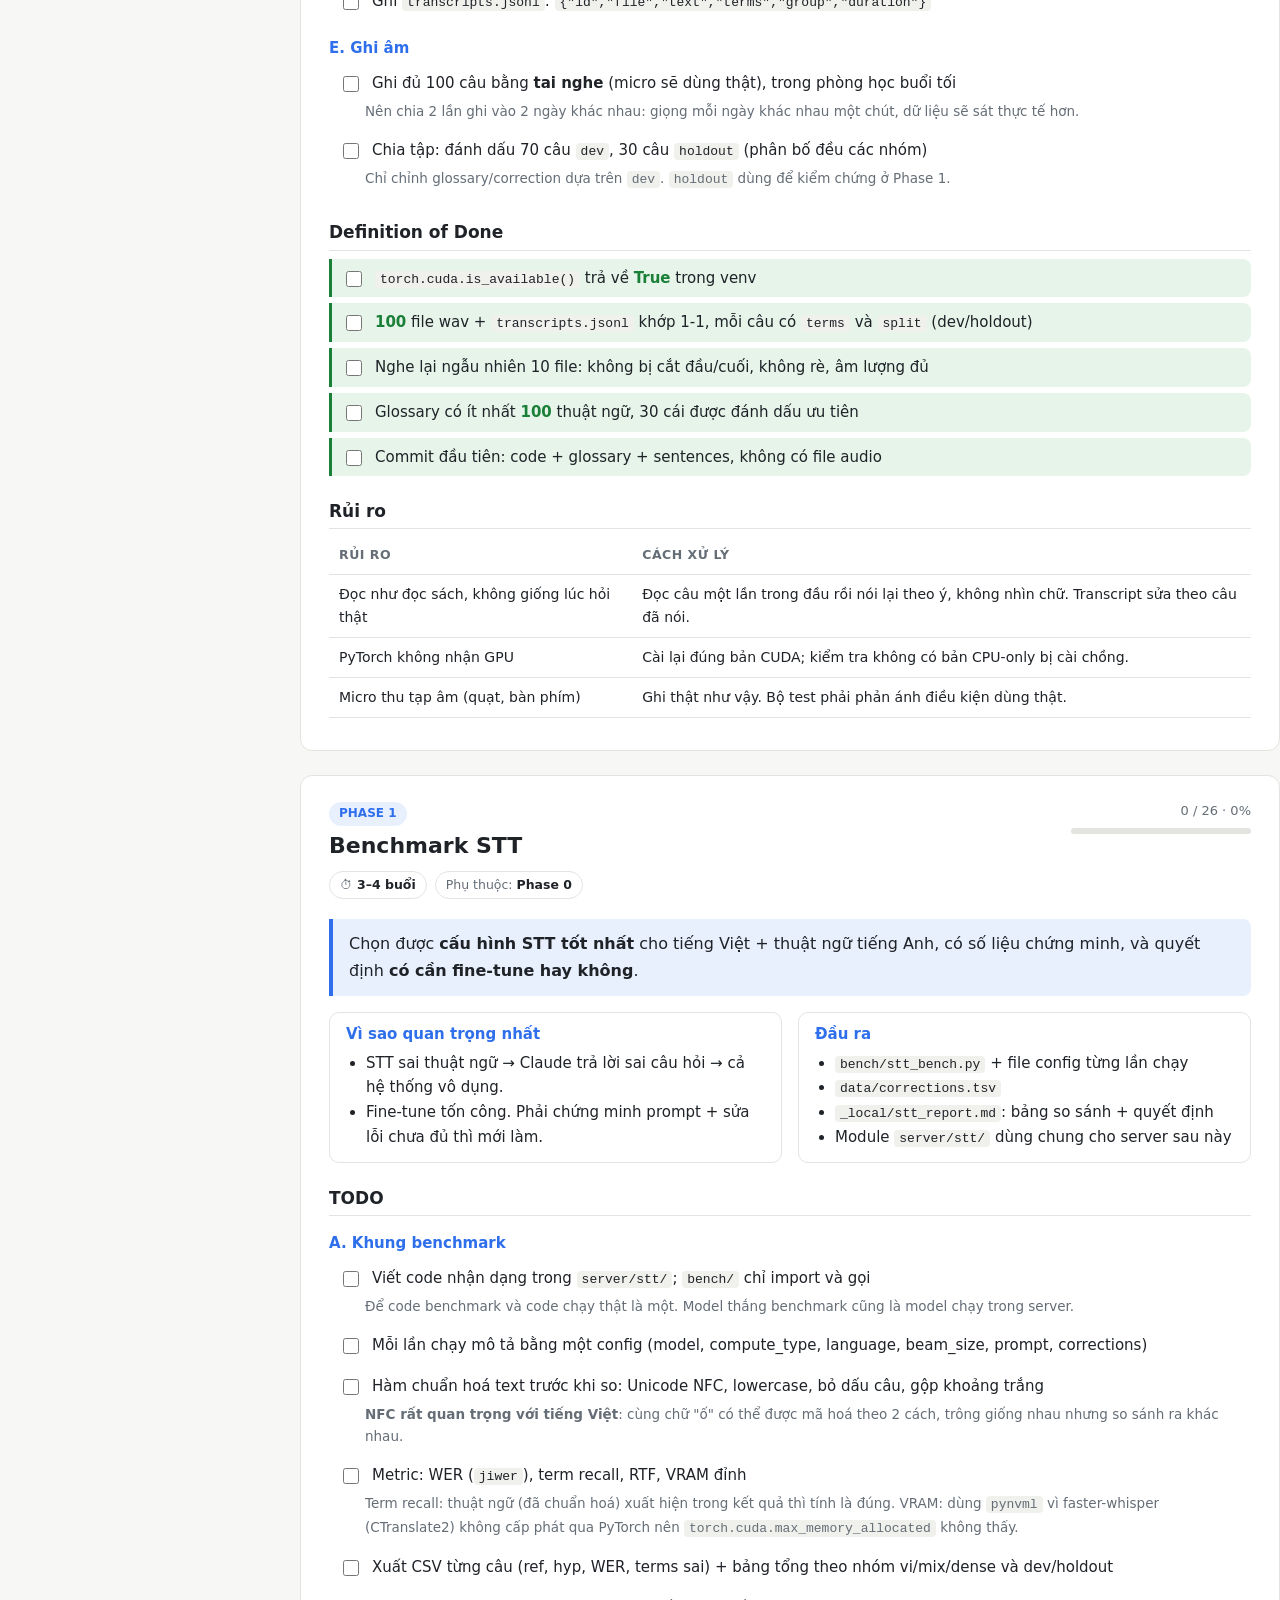
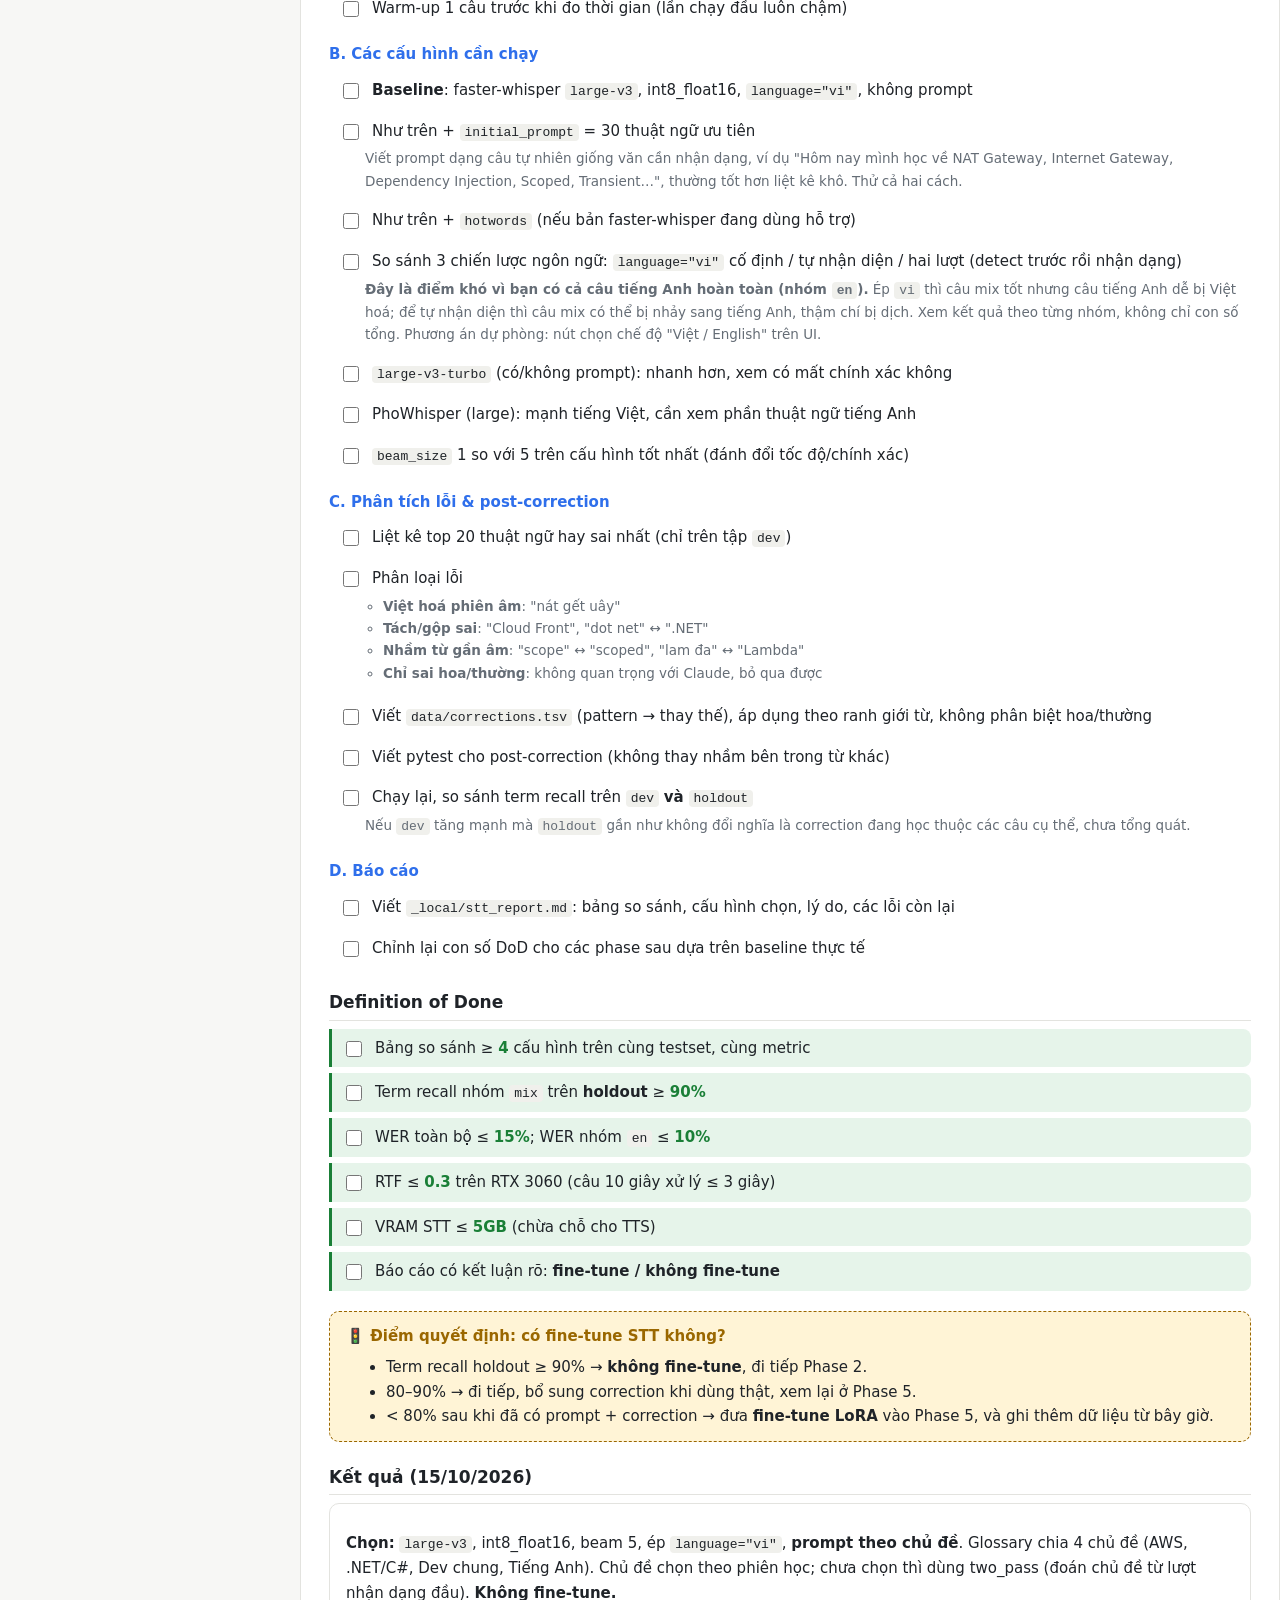
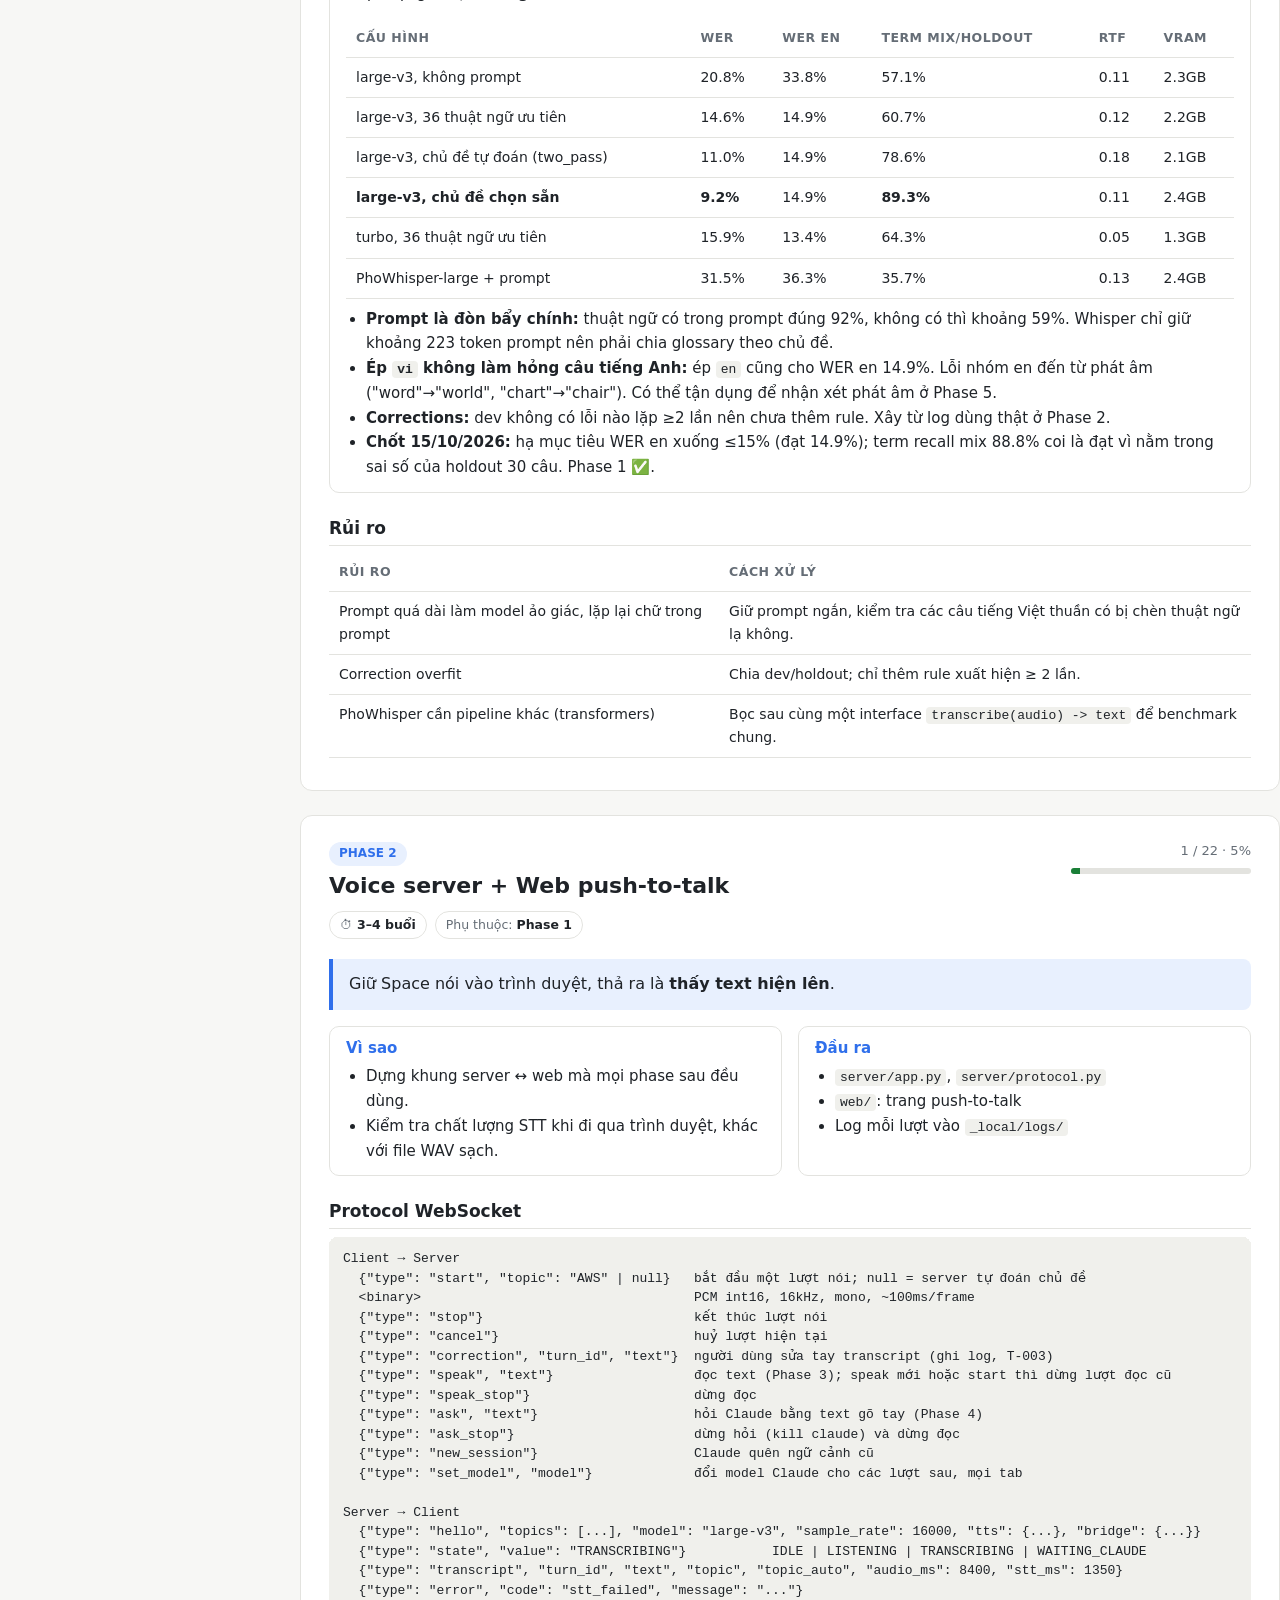
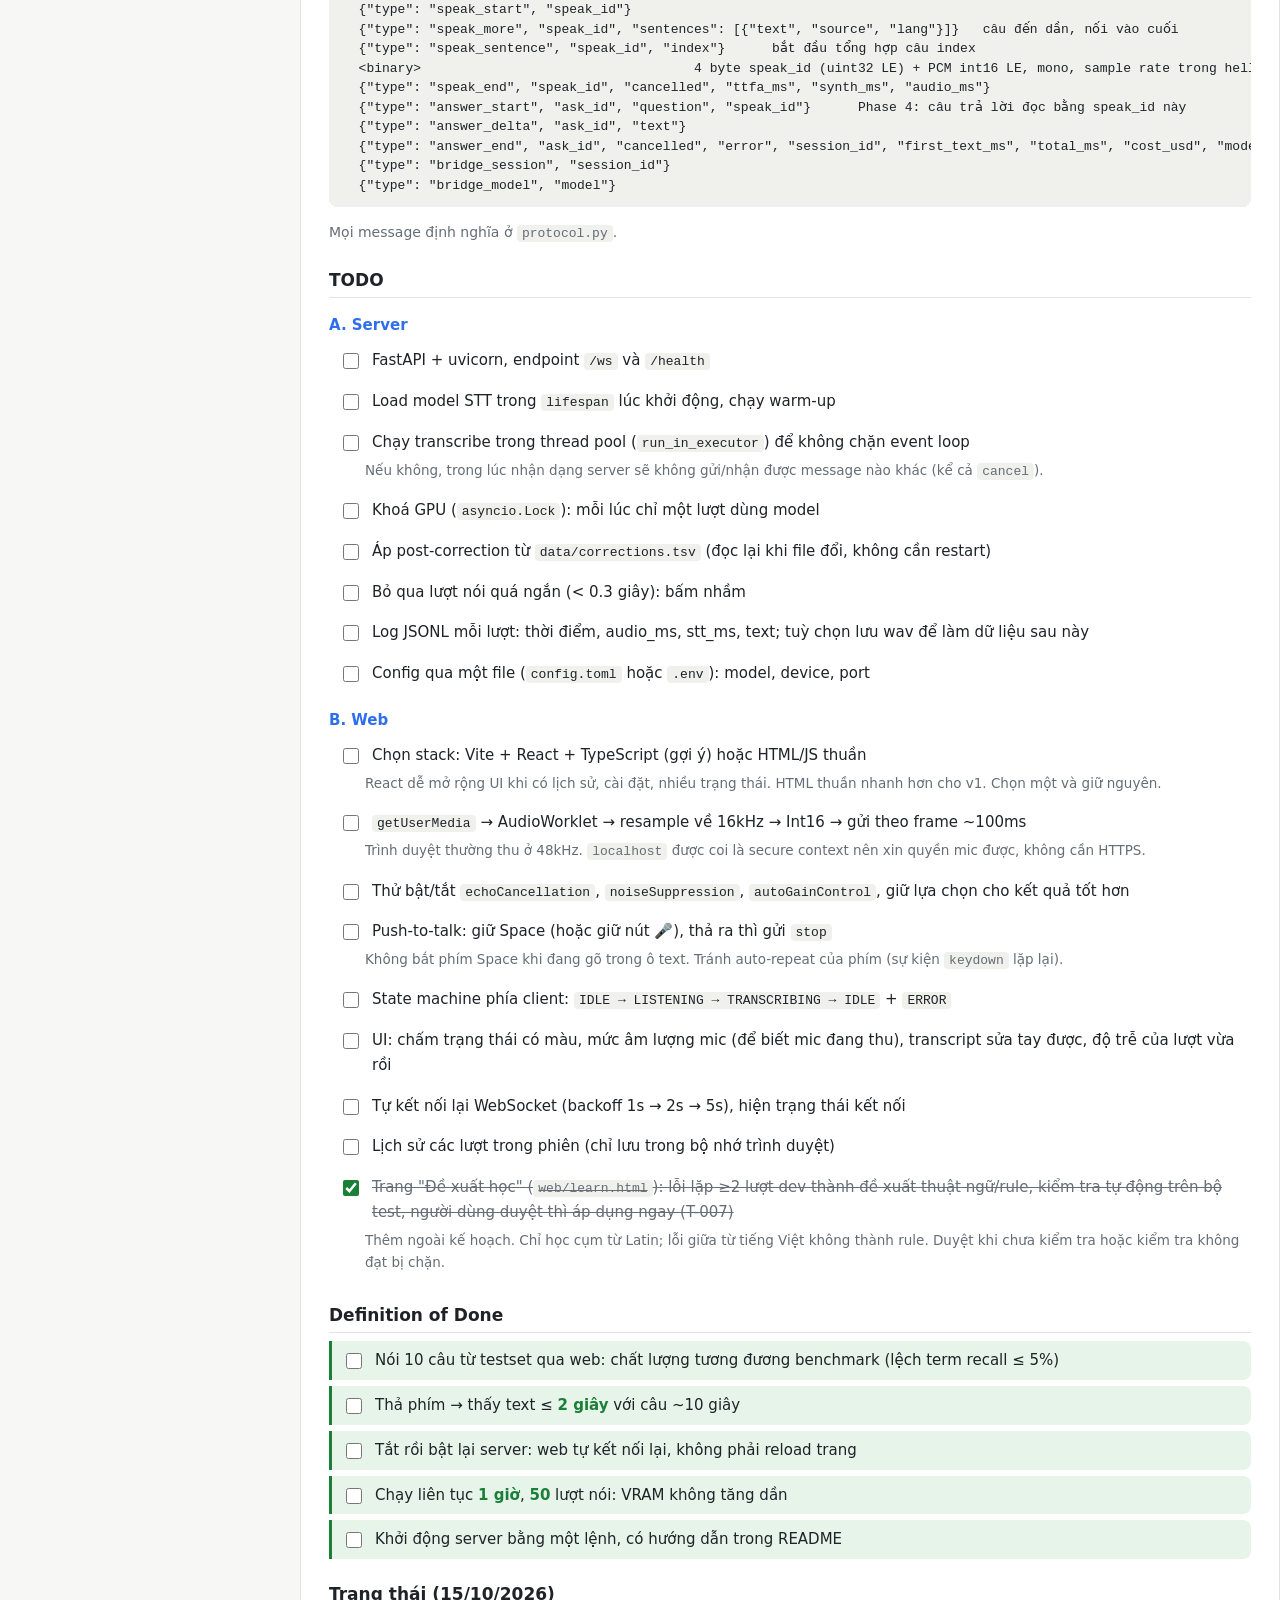
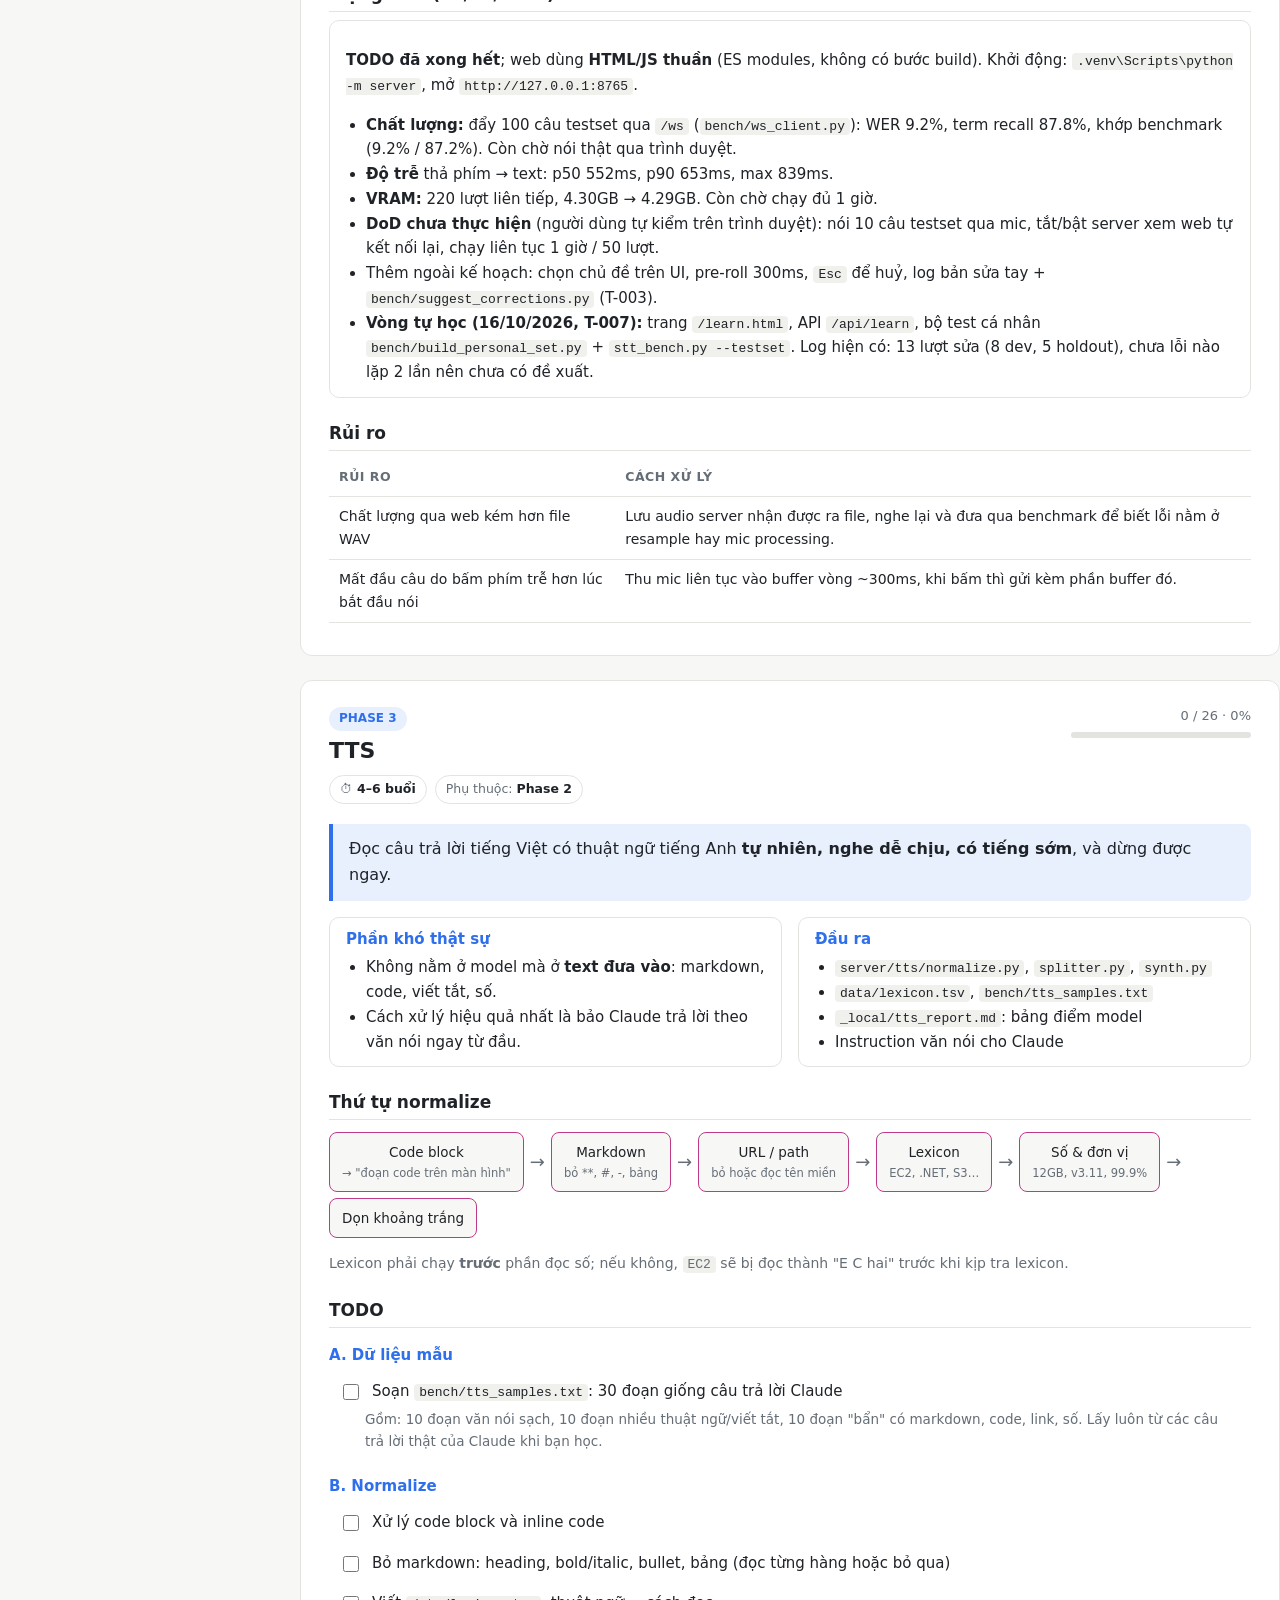
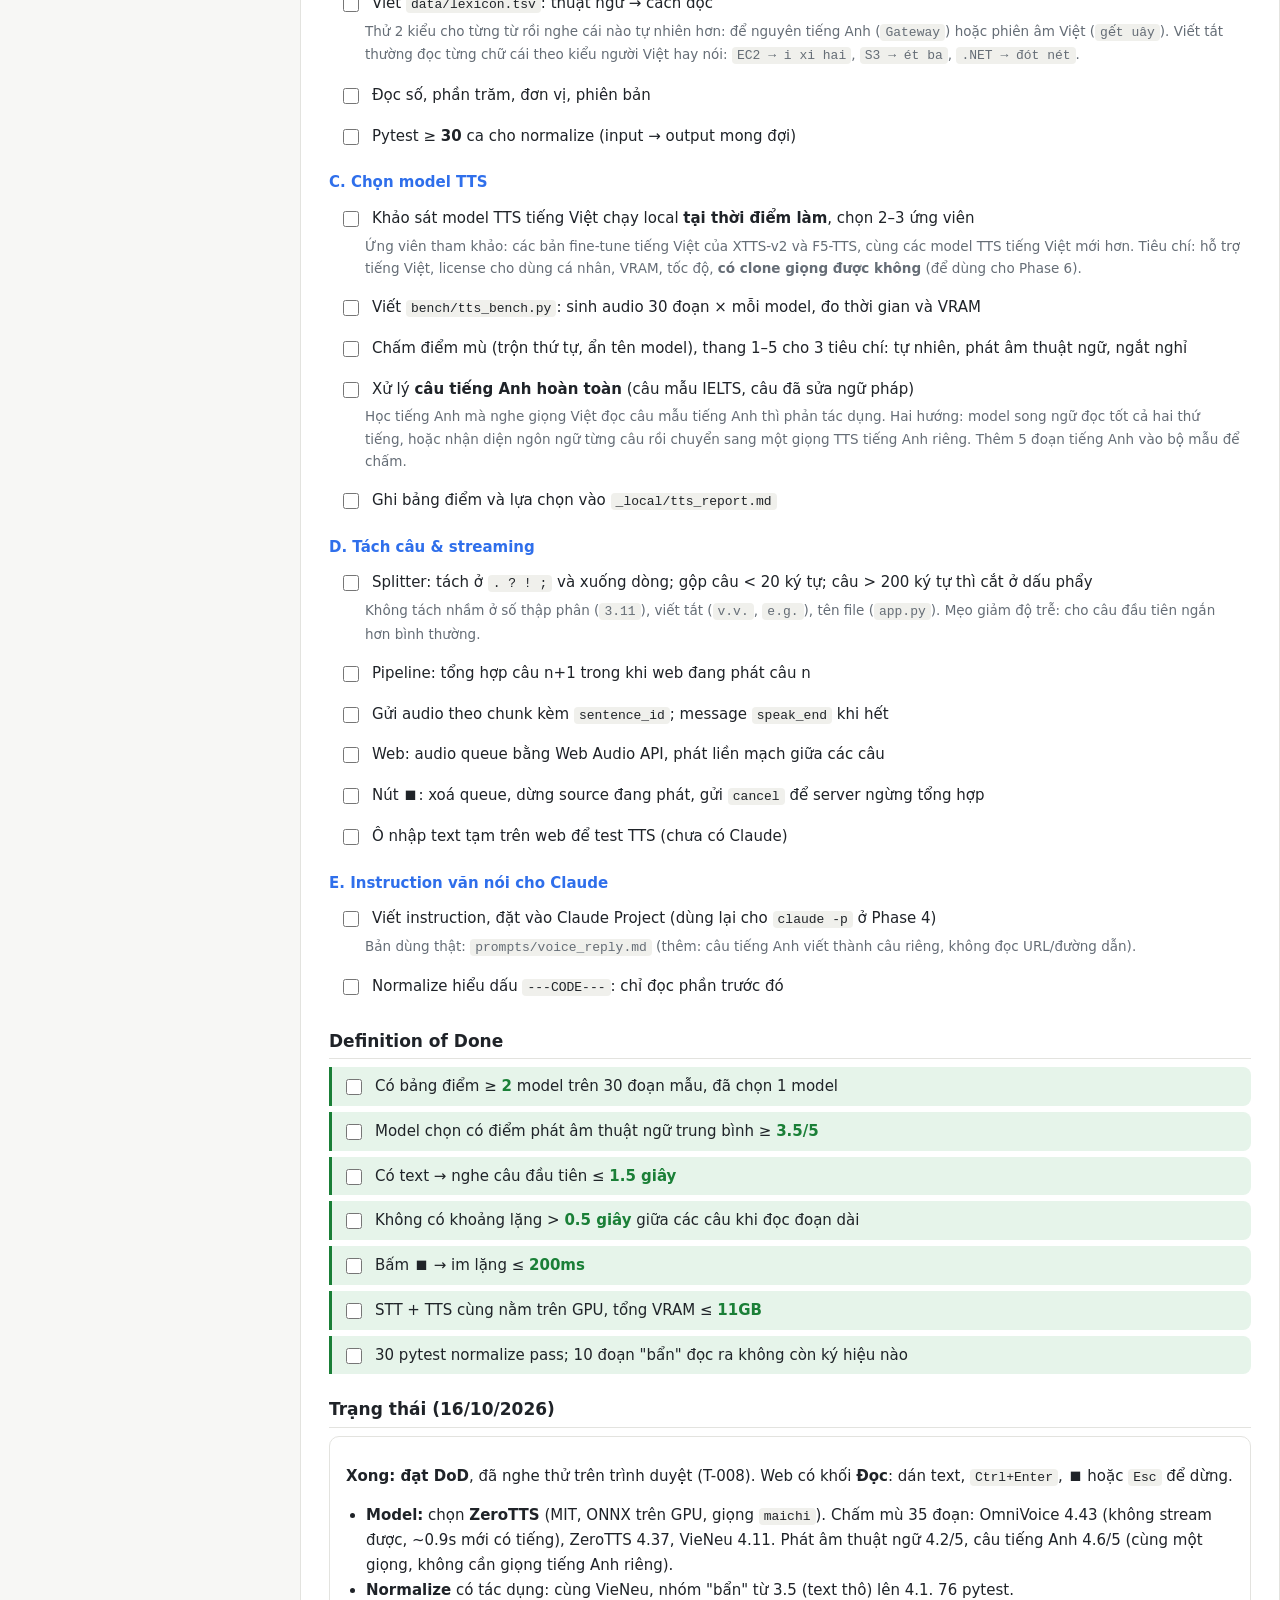
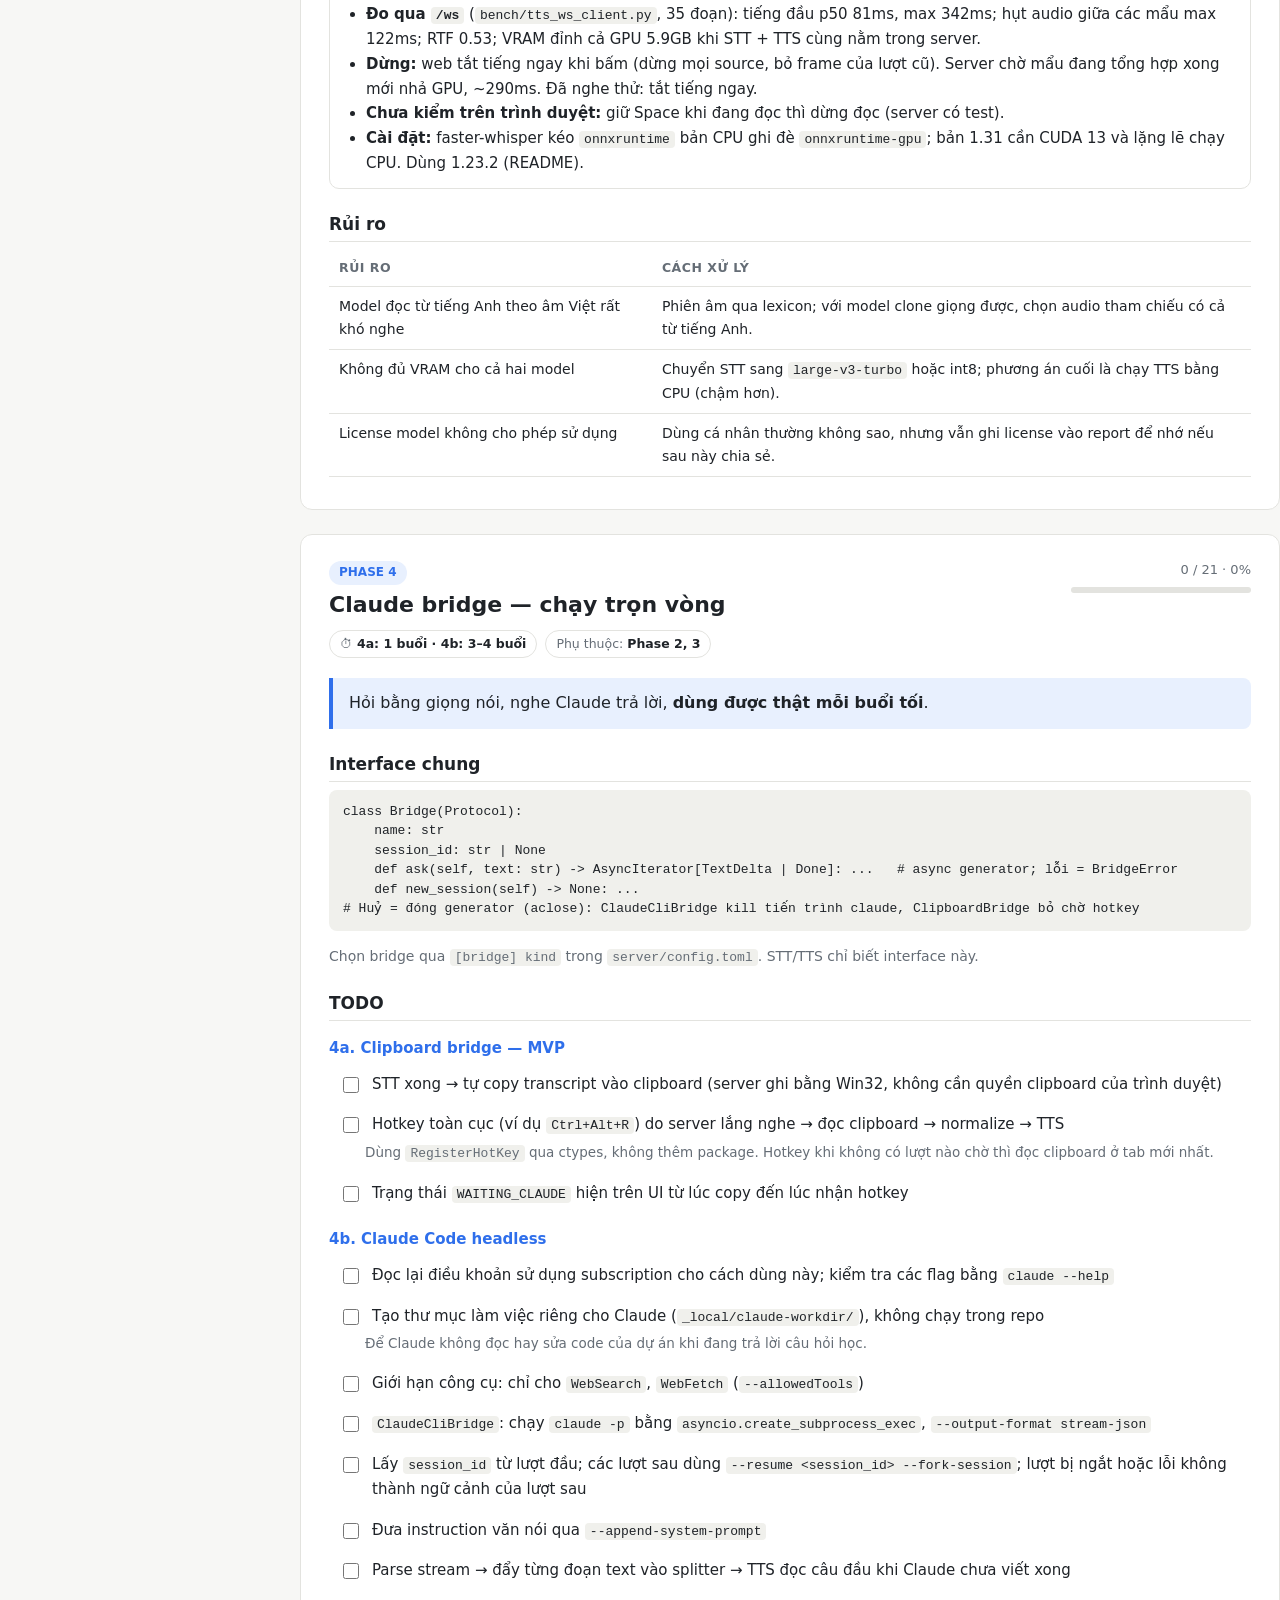
==== commit bdc84dea: "Luyện đề theo format kỳ thi: mỗi lớp chọn dạng đề, trả lời gồm đáp án + keyword - data/exams/*.md: h" ====
--- a/docs/plan.html
+++ b/docs/plan.html
@@ -874,7 +874,7 @@
     <div class="phase-progress"><span class="pp-label"></span><div class="bar"><span class="pp-bar"></span></div></div>
   </div>
 
-  <div class="box"><p><b>Trạng thái (16/10/2026):</b> rảnh tay bước A code xong (T-010); bộ gọi tên: recall 94%, nhận nhầm 2% (chưa đạt 95% / 0); chờ đo âm nền. <b>04/11/2026:</b> tab Học bài (T-012). <b>16/11/2026:</b> sơ đồ tư duy bài / lớp.</p></div>
+  <div class="box"><p><b>Trạng thái (16/10/2026):</b> rảnh tay bước A code xong (T-010); bộ gọi tên: recall 94%, nhận nhầm 2% (chưa đạt 95% / 0); chờ đo âm nền. <b>04/11/2026:</b> tab Học bài (T-012). <b>16/11/2026:</b> sơ đồ tư duy bài / lớp. <b>17/11/2026:</b> luyện đề theo format kỳ thi (code xong, chờ thử thật).</p></div>
 
   <div class="goal">Sửa những gì việc <b>dùng thật</b> chỉ ra. Ưu tiên theo <code>feedback.md</code>, <b>không cần làm hết</b> danh sách dưới đây.</div>
 
@@ -896,6 +896,8 @@
       <div class="hint">Thư viện lưu ở <code>_local/study/</code>, mỗi tài liệu một session Claude riêng (không lẫn với tab Mimi), mở lại thì học tiếp. Nói "tiếp", "giảng lại", "kiểm tra mình" hoặc hỏi chen giữa chừng; dòng <code>[Phần k/N: …]</code> Claude viết ở đầu lượt giảng thành thanh tiến độ, không đọc. Ghi chú sau <code>---CODE---</code> hiện dạng markdown dưới bong bóng (04/11/2026). Lớp học (14/11/2026): trang đầu là danh sách lớp (môn), vào lớp mới thấy bài; tài liệu thêm trong lớp nào thuộc lớp đó, nút "Chuyển lớp" để đổi; tài liệu cũ và tài liệu của lớp đã xoá nằm ở "Chưa xếp lớp". Kéo thả tay nắm ⋮⋮ (chuột, cảm ứng, hoặc ↑ ↓) để sắp xếp lớp và bài; lớp lưu ở <code>_local/study/subjects.json</code>, thứ tự bài ở <code>order.json</code>, đã sắp xếp thì học bài không đẩy tài liệu lên đầu.</div></li>
     <li><label><input type="checkbox" checked><span class="t"><b>Sơ đồ tư duy</b> (16/11/2026): mỗi bài một sơ đồ, cả lớp một sơ đồ gộp, để hệ thống lại kiến thức sau khi nghe giảng</span></label>
       <div class="hint">Sơ đồ bài: Claude (lượt <code>generate</code> không tool, model <code>[study] map_model</code>, mặc định sonnet) đọc toàn văn, các phần đã chia khi giảng và câu người học từng hỏi, viết markdown lồng nhau (<code>::</code> ghi chú, <code>!</code> ý dễ nhầm), <code>server/study/mindmap.py</code> đọc thành cây. Sơ đồ lớp gộp từ sơ đồ các bài (bài thiếu sơ đồ tạo trước, 3 lượt song song), sắp theo chủ đề, chip <code>B2</code> mở sơ đồ bài đó, nhánh "Liên hệ giữa các bài"; báo "cần cập nhật" khi thêm bài hoặc sơ đồ bài đổi. Trình vẽ <code>web/mindmap.js</code> (không thư viện): thu/mở nhánh, kéo, cuộn/chụm để phóng to. Nút <b>Ôn tập</b> thu về nhánh chính và ẩn ghi chú để tự nhớ rồi mở ra kiểm tra; bấm một ý → "Mimi giảng ý này" mở bài và hỏi gia sư đúng ý đó. Lưu ở <code>&lt;id&gt;/mindmap.md</code> và <code>_local/study/maps/</code>.</div></li>
+    <li><label><input type="checkbox"><span class="t"><b>Luyện đề theo format kỳ thi</b> (17/11/2026): mỗi lớp chọn một dạng đề, gia sư ra đề đúng format thật, trả lời phải gồm đáp án + keyword</span></label>
+      <div class="hint">Hồ sơ đề ở <code>data/exams/&lt;key&gt;.md</code> (dòng <code>#</code> là tên, dòng <code>&gt;</code> là mô tả), lớp lưu <code>exam</code> trong <code>subjects.json</code>, chọn ở ô "Dạng đề" trong lớp. <code>StudyService</code> gắn hồ sơ vào <code>ClaudeCliBridge.extra_prompt</code> ở mỗi lượt nên đổi dạng đề hay sửa file là lượt sau có hiệu lực, kể cả bài đang học dở. Có sẵn: AWS SAA-C03 (theo exam guide và 10 câu mẫu chính thức: 65 câu/130 phút, multiple choice + multiple response, mẫu câu hỏi "MOST cost-effectively", "LEAST operational overhead", "(Select TWO.)"), TOEIC Reading Part 5/6/7 (theo ETS), IELTS Academic Reading 11 dạng câu (theo ielts.org). Quy tắc chung trong <code>study_reply.md</code>: chỉ nói đáp án thì gia sư hỏi keyword trước khi chấm; chấm riêng đáp án và keyword (đúng đáp án mà keyword sai là "đúng nhờ may"); nêu keyword chuẩn, bẫy của từng đáp án nhiễu, tỉ số. Đề tiếng Anh được đọc to, bản dịch chỉ hiện trên màn hình. Môn mới = thêm một file. Còn: thử một buổi luyện thật.</div></li>
     <li><label><input type="checkbox" checked><span class="t">Lệnh giọng nói đơn giản: "dừng", "đọc lại", "session mới"</span></label>
       <div class="hint"><code>server/assistant/commands.py</code>: chạy ngay trên server, không hỏi Claude (Claude không điều khiển được app). Chỉ câu ngắn mới là lệnh: "đọc lại câu vừa rồi chậm hơn được không" vẫn hỏi Claude.</div></li>
   </ul>
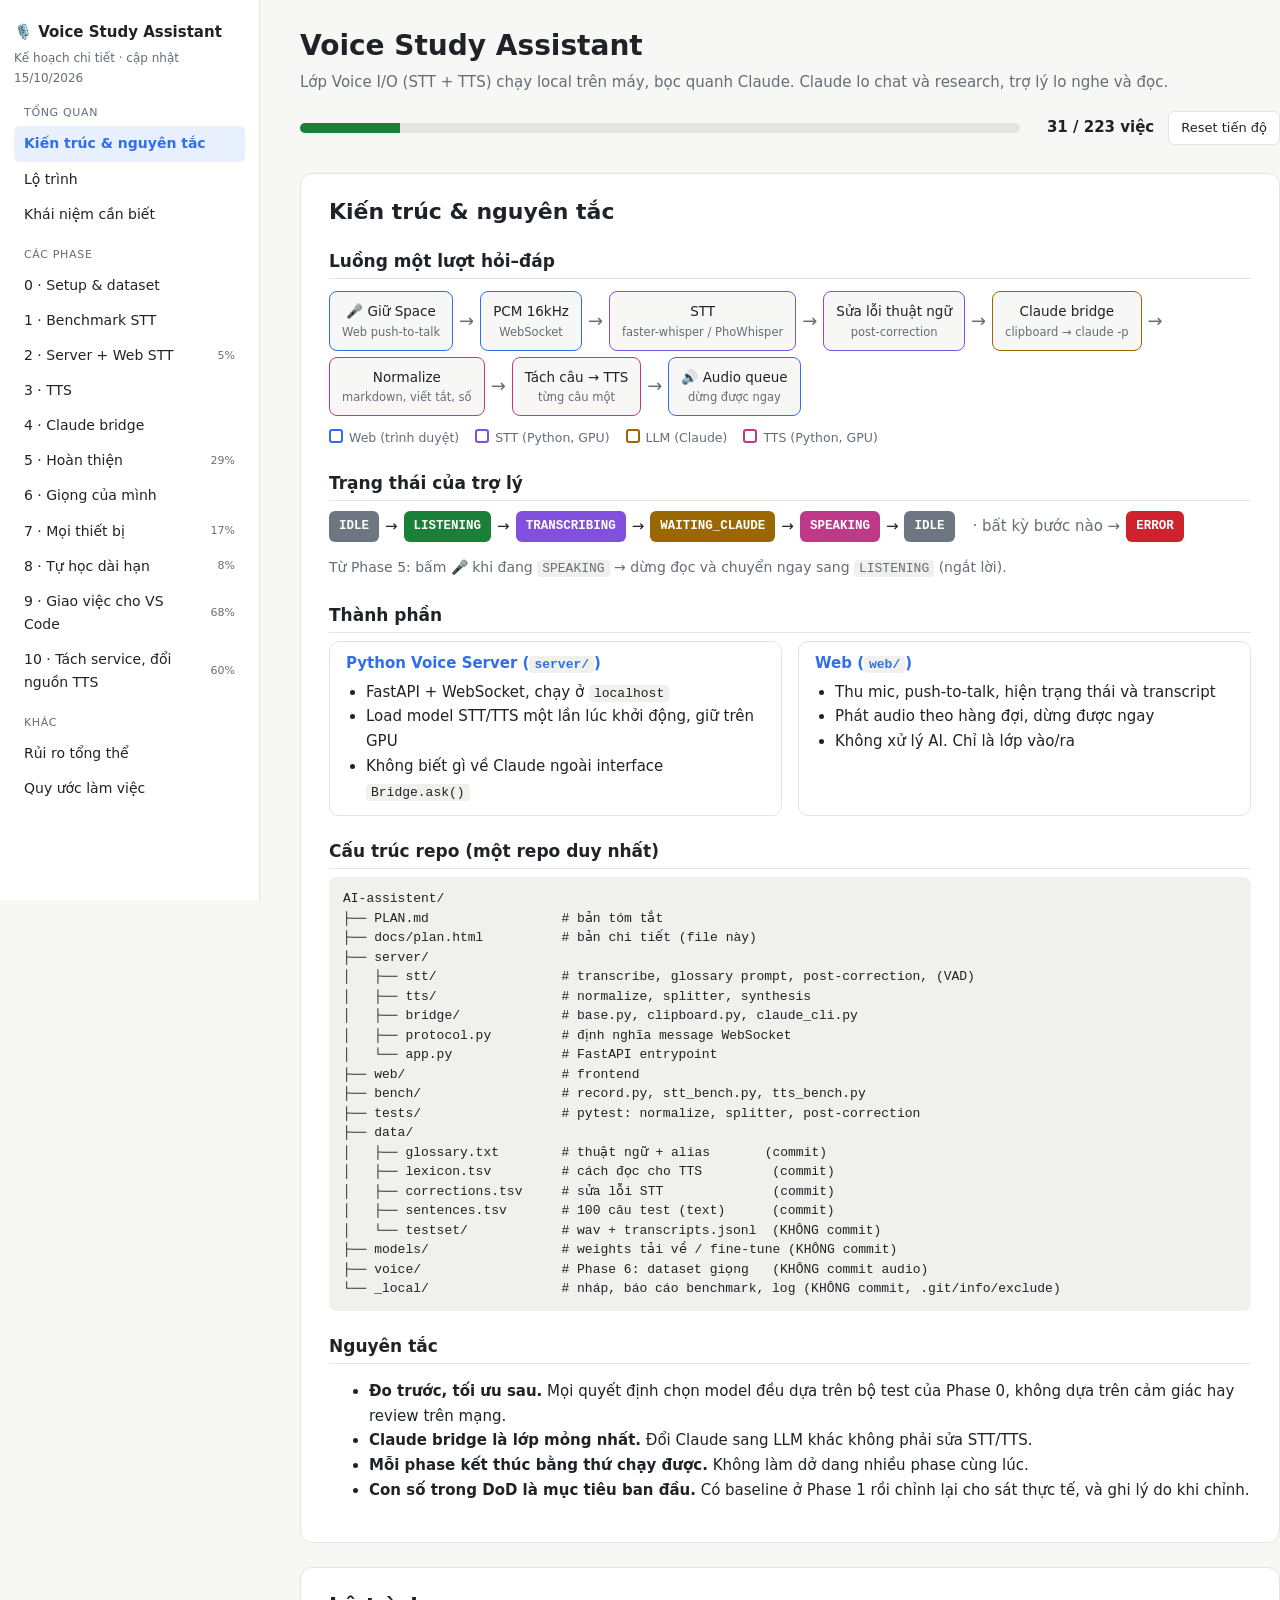
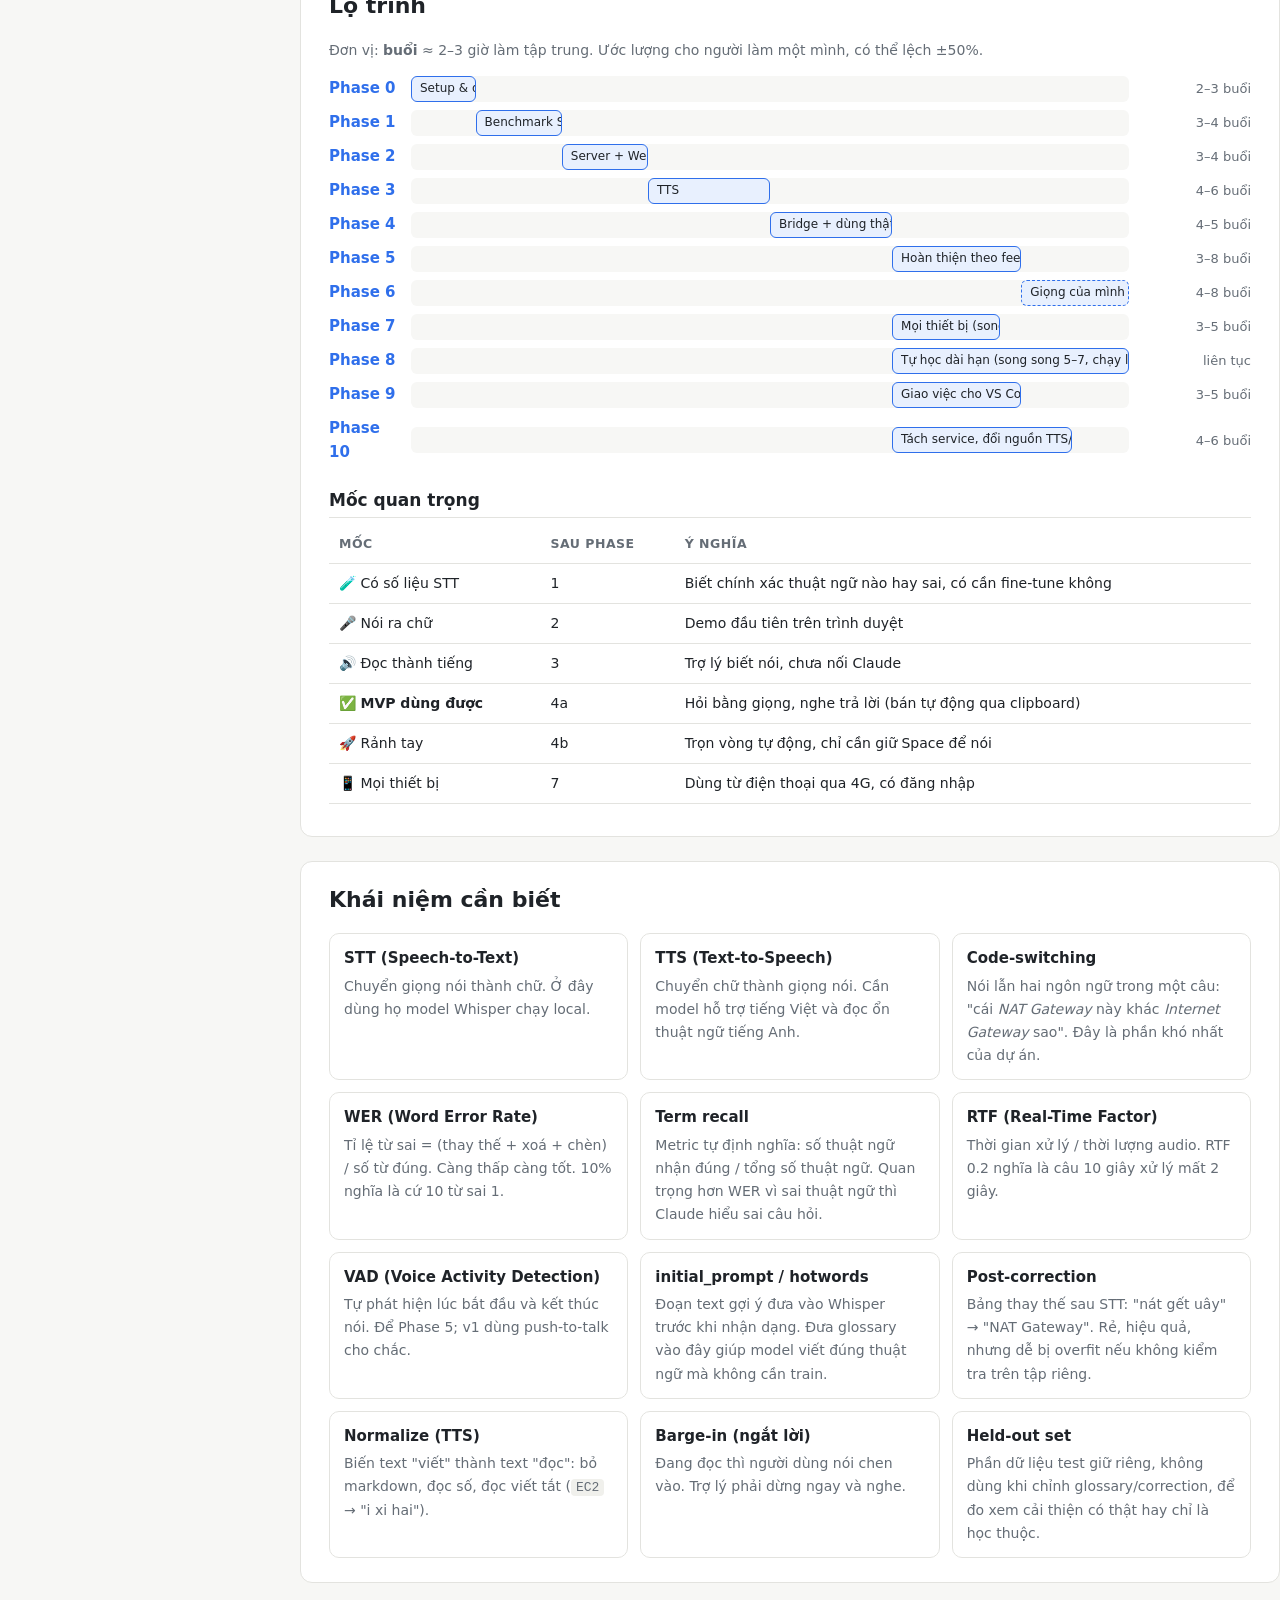
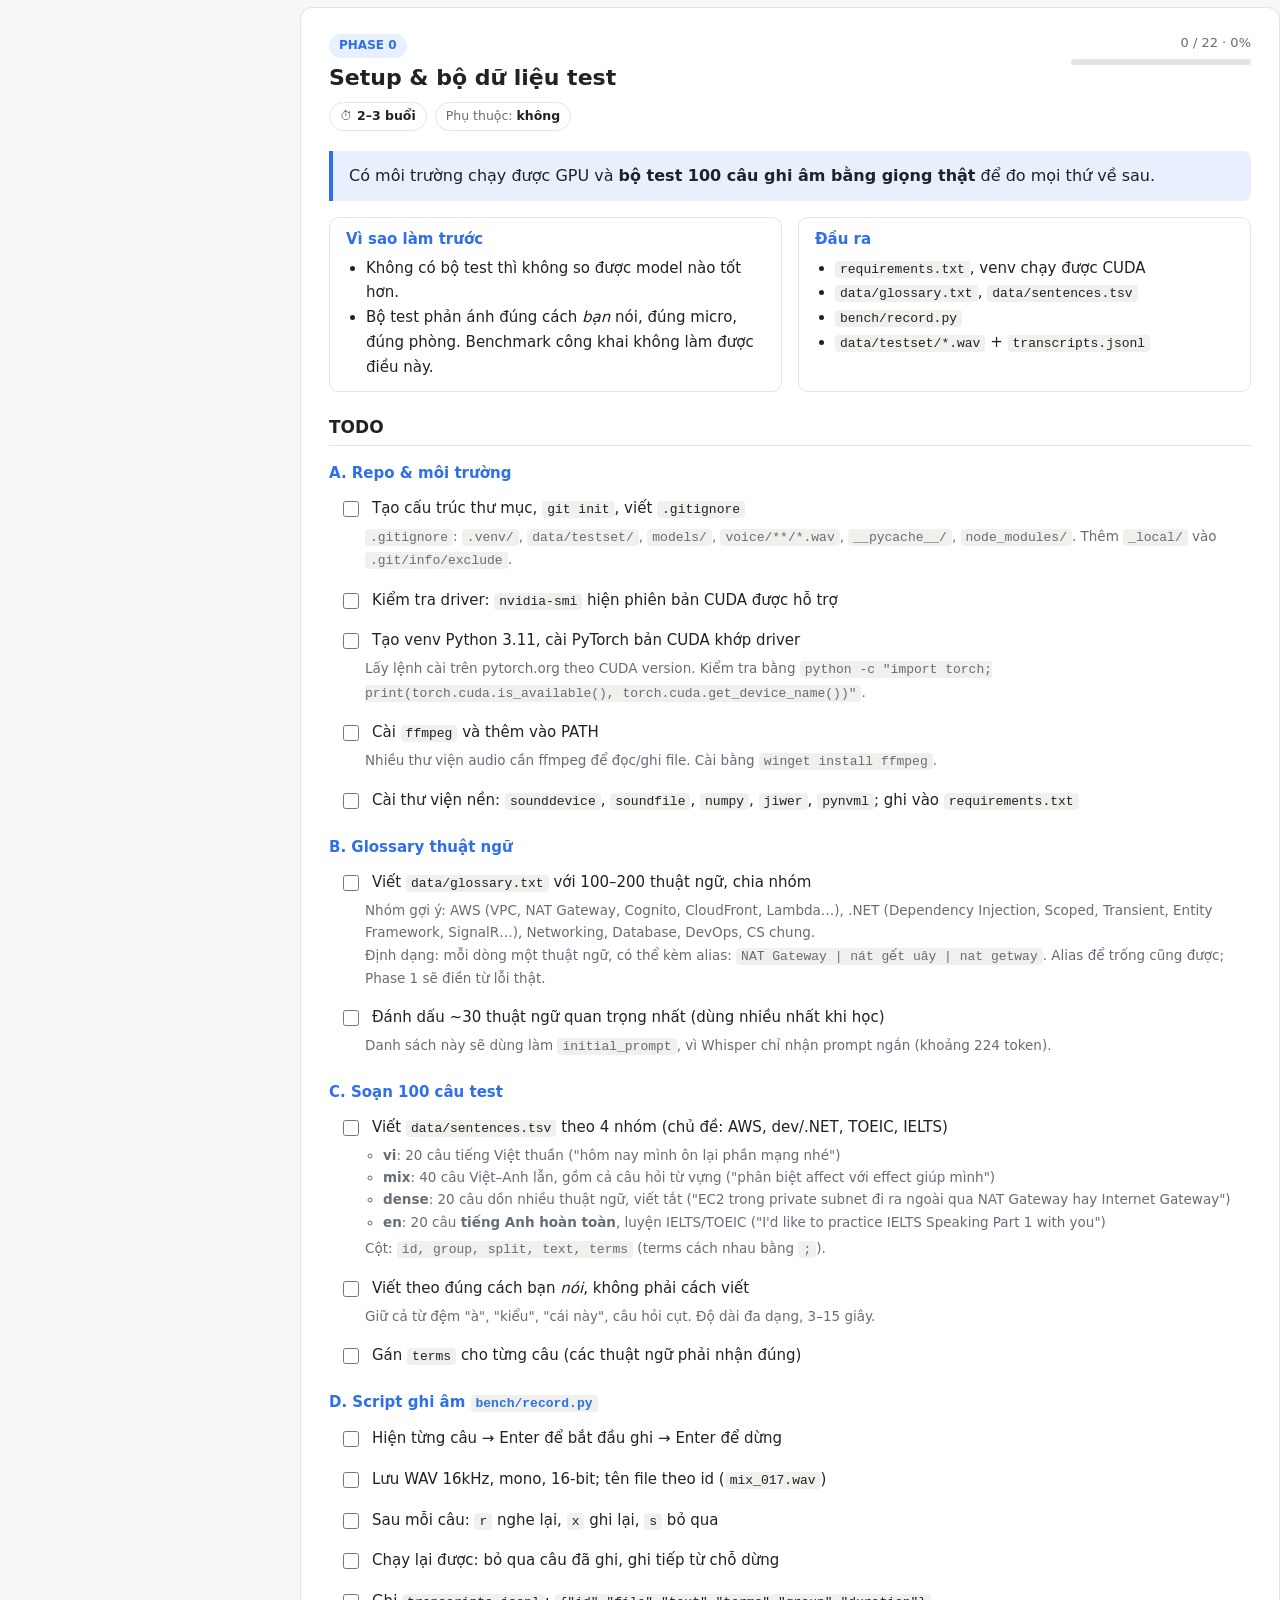
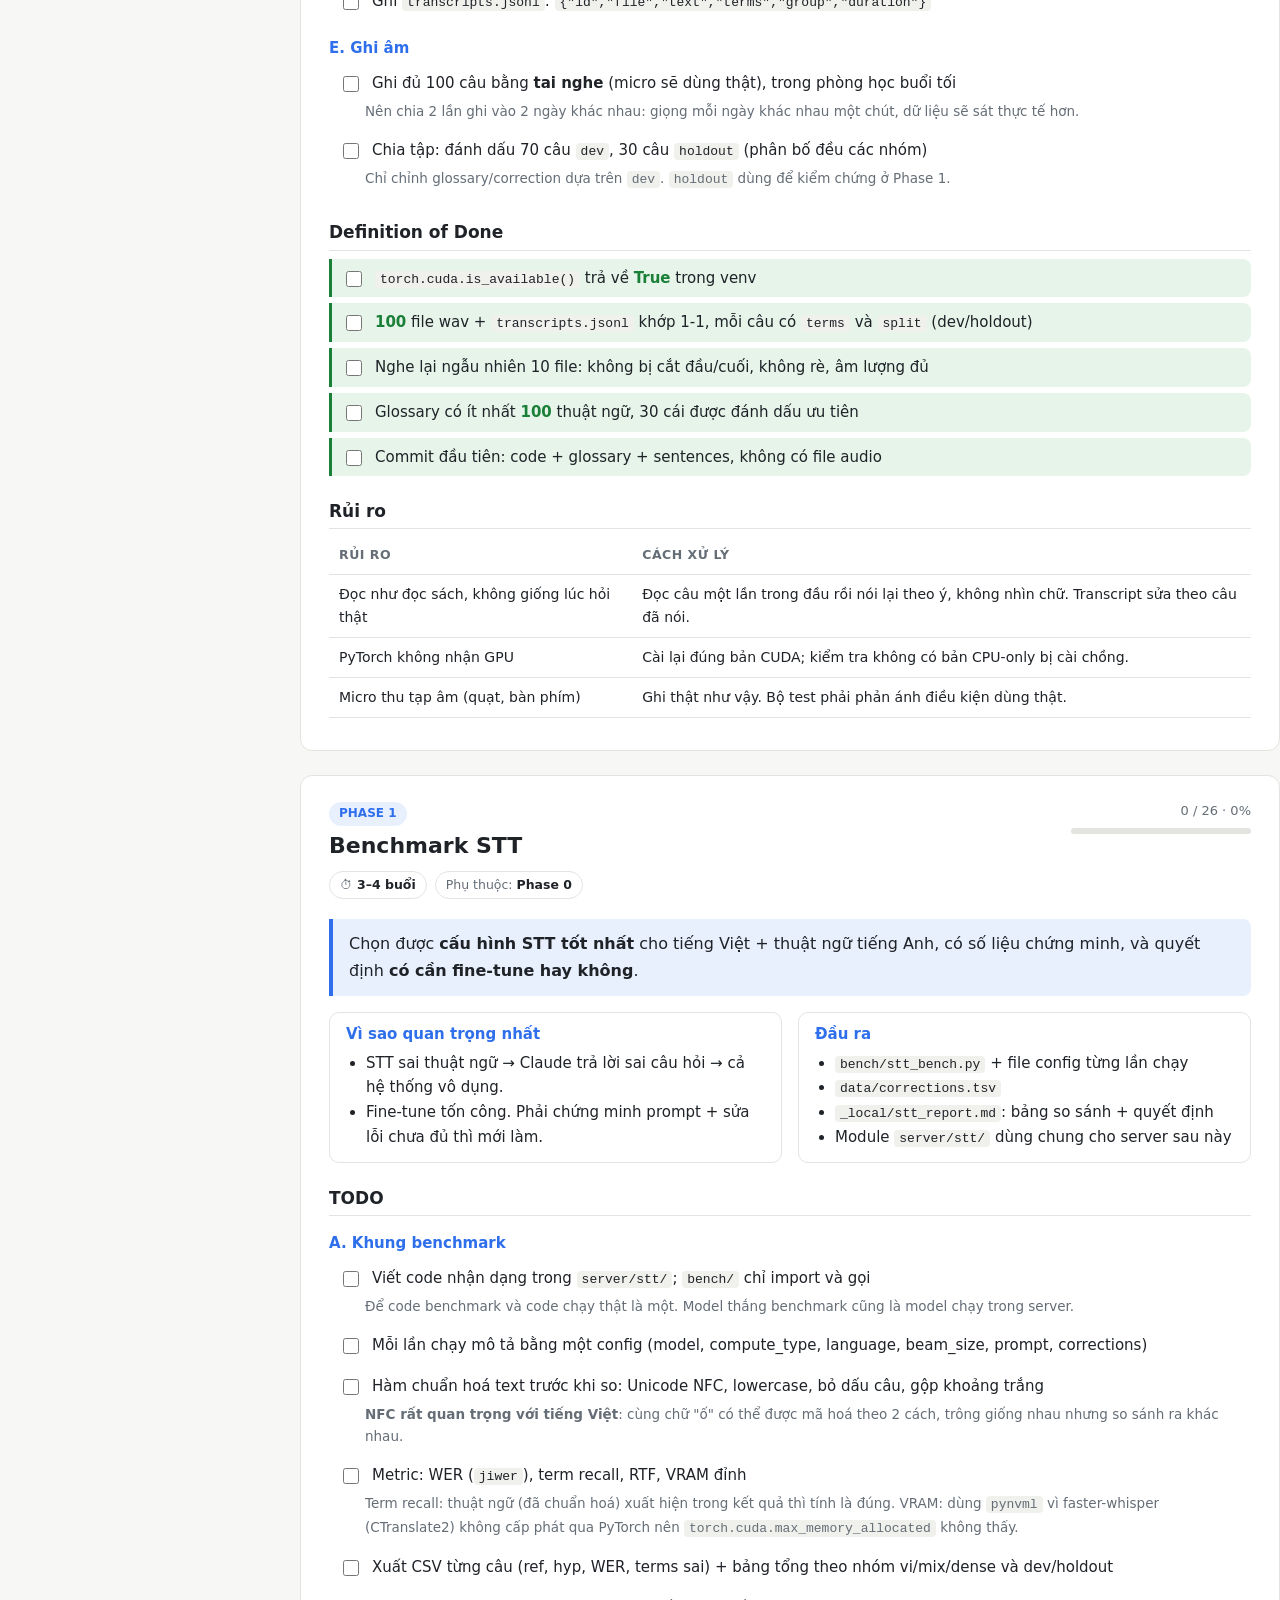
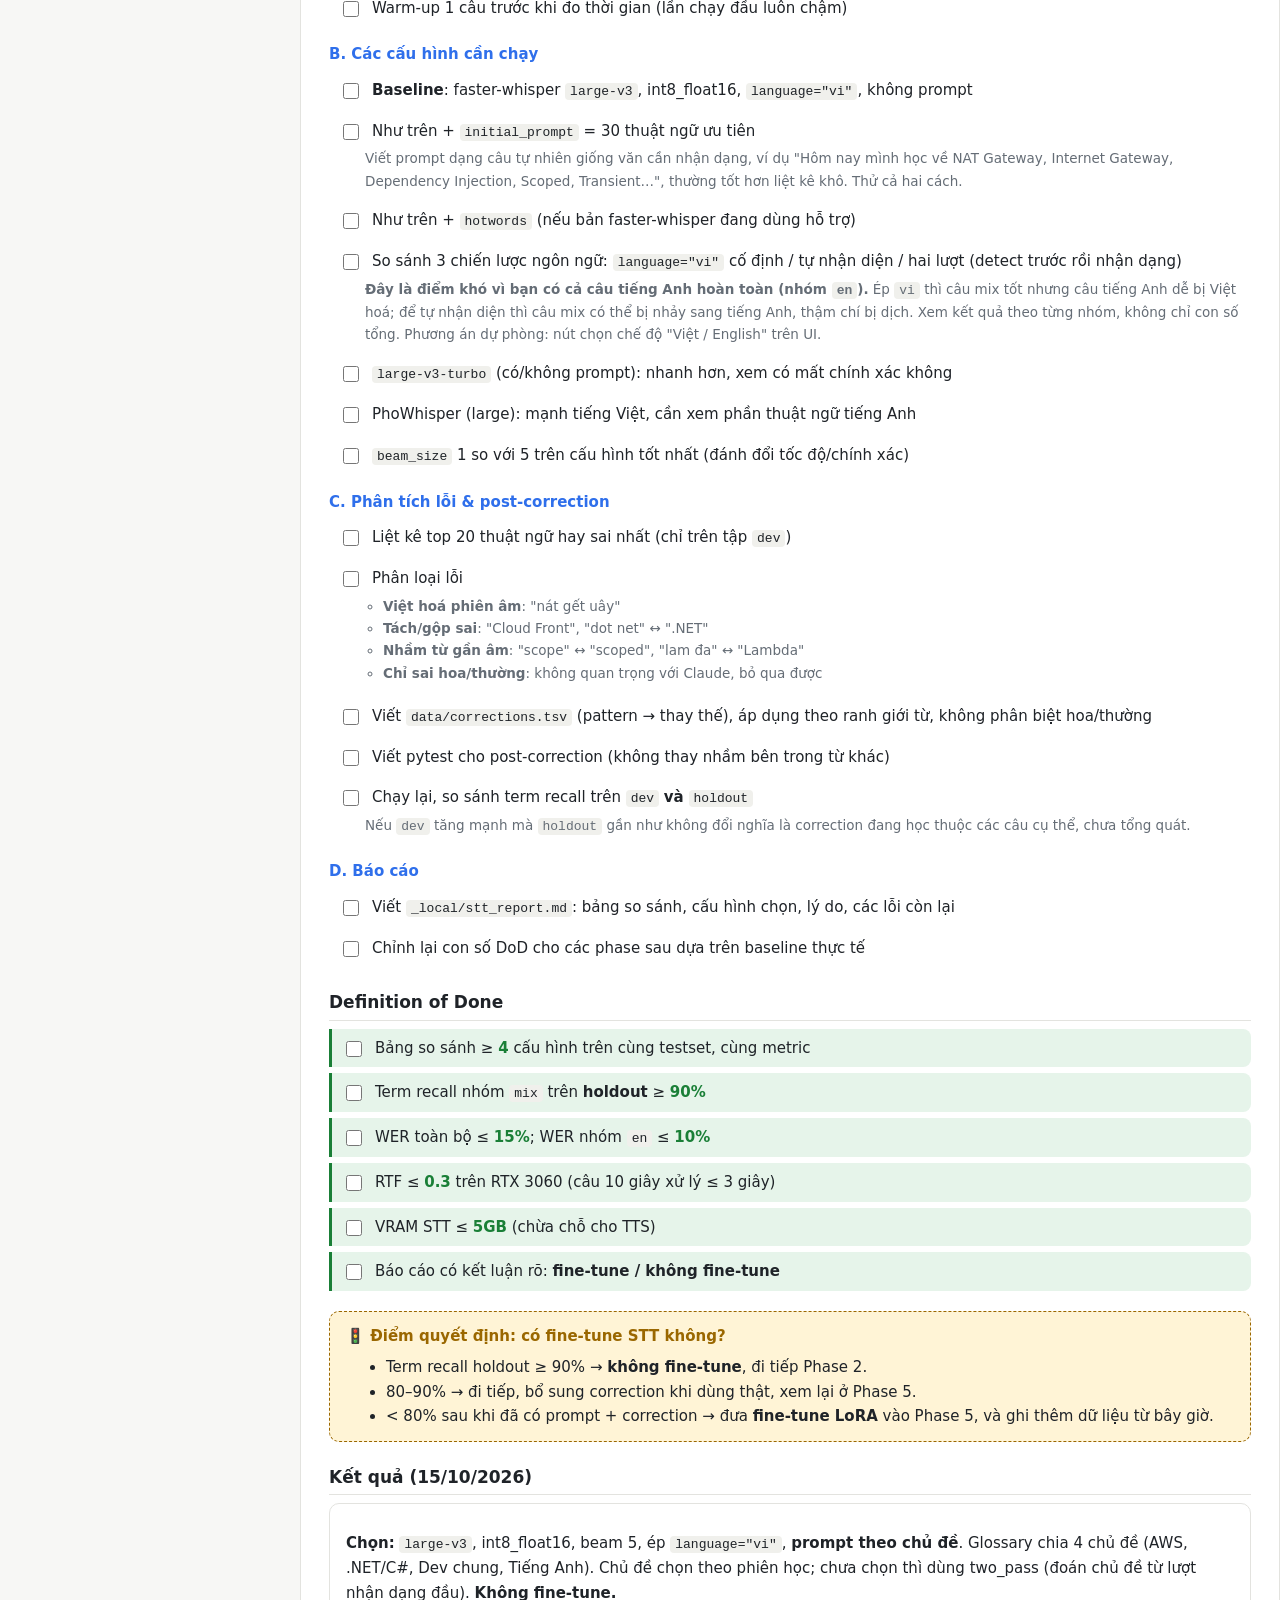
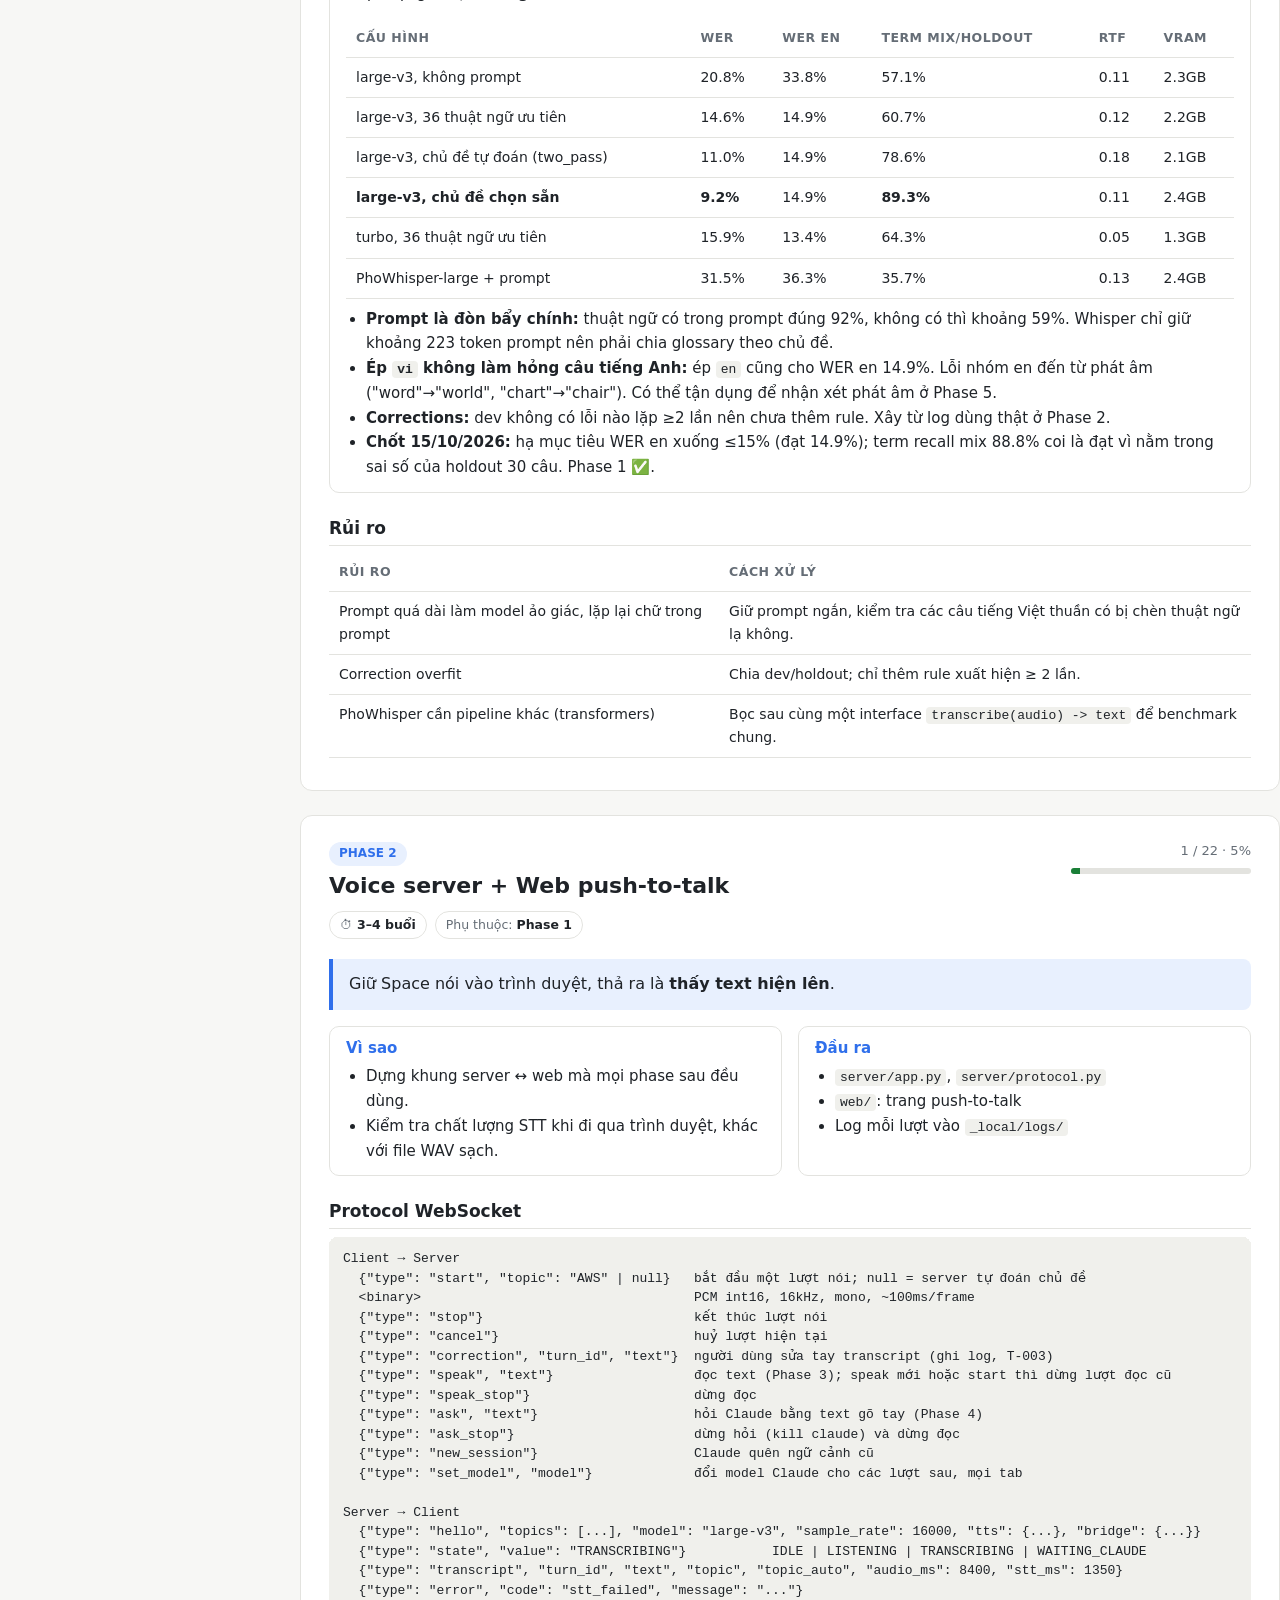
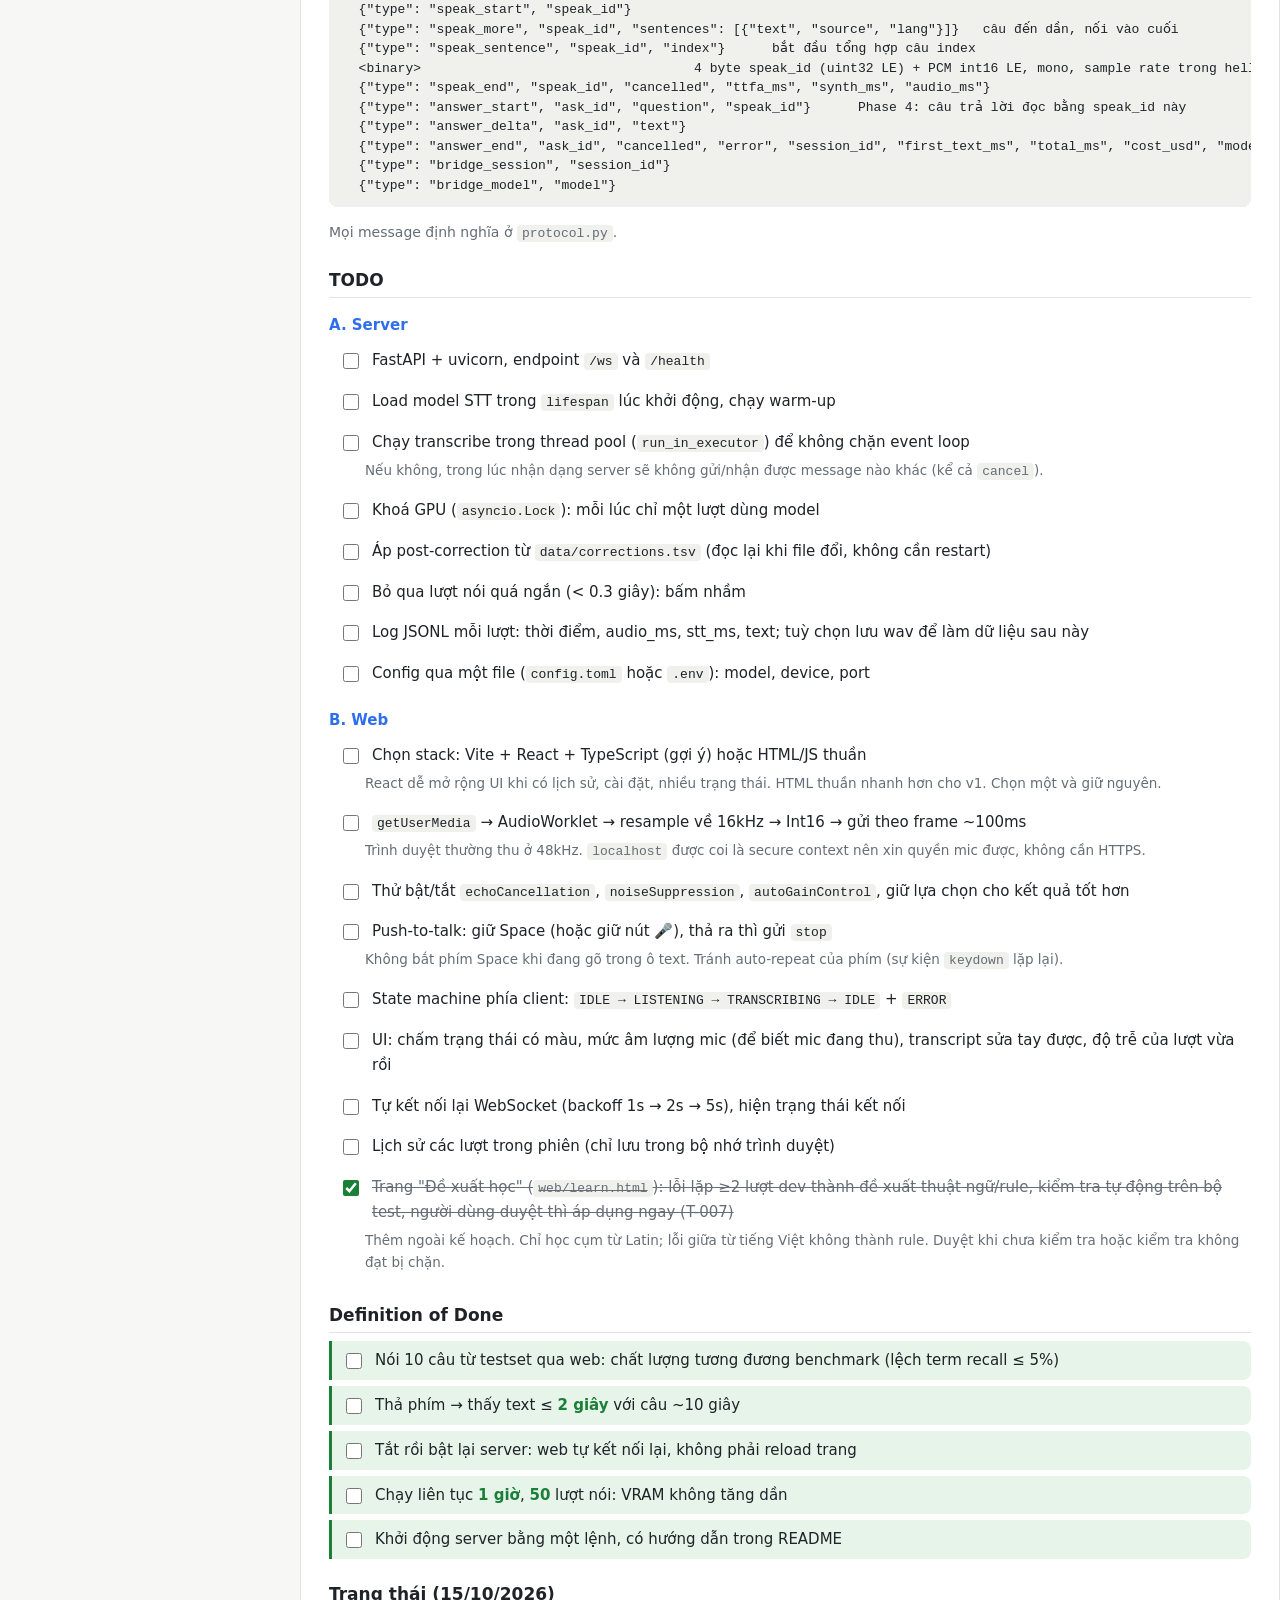
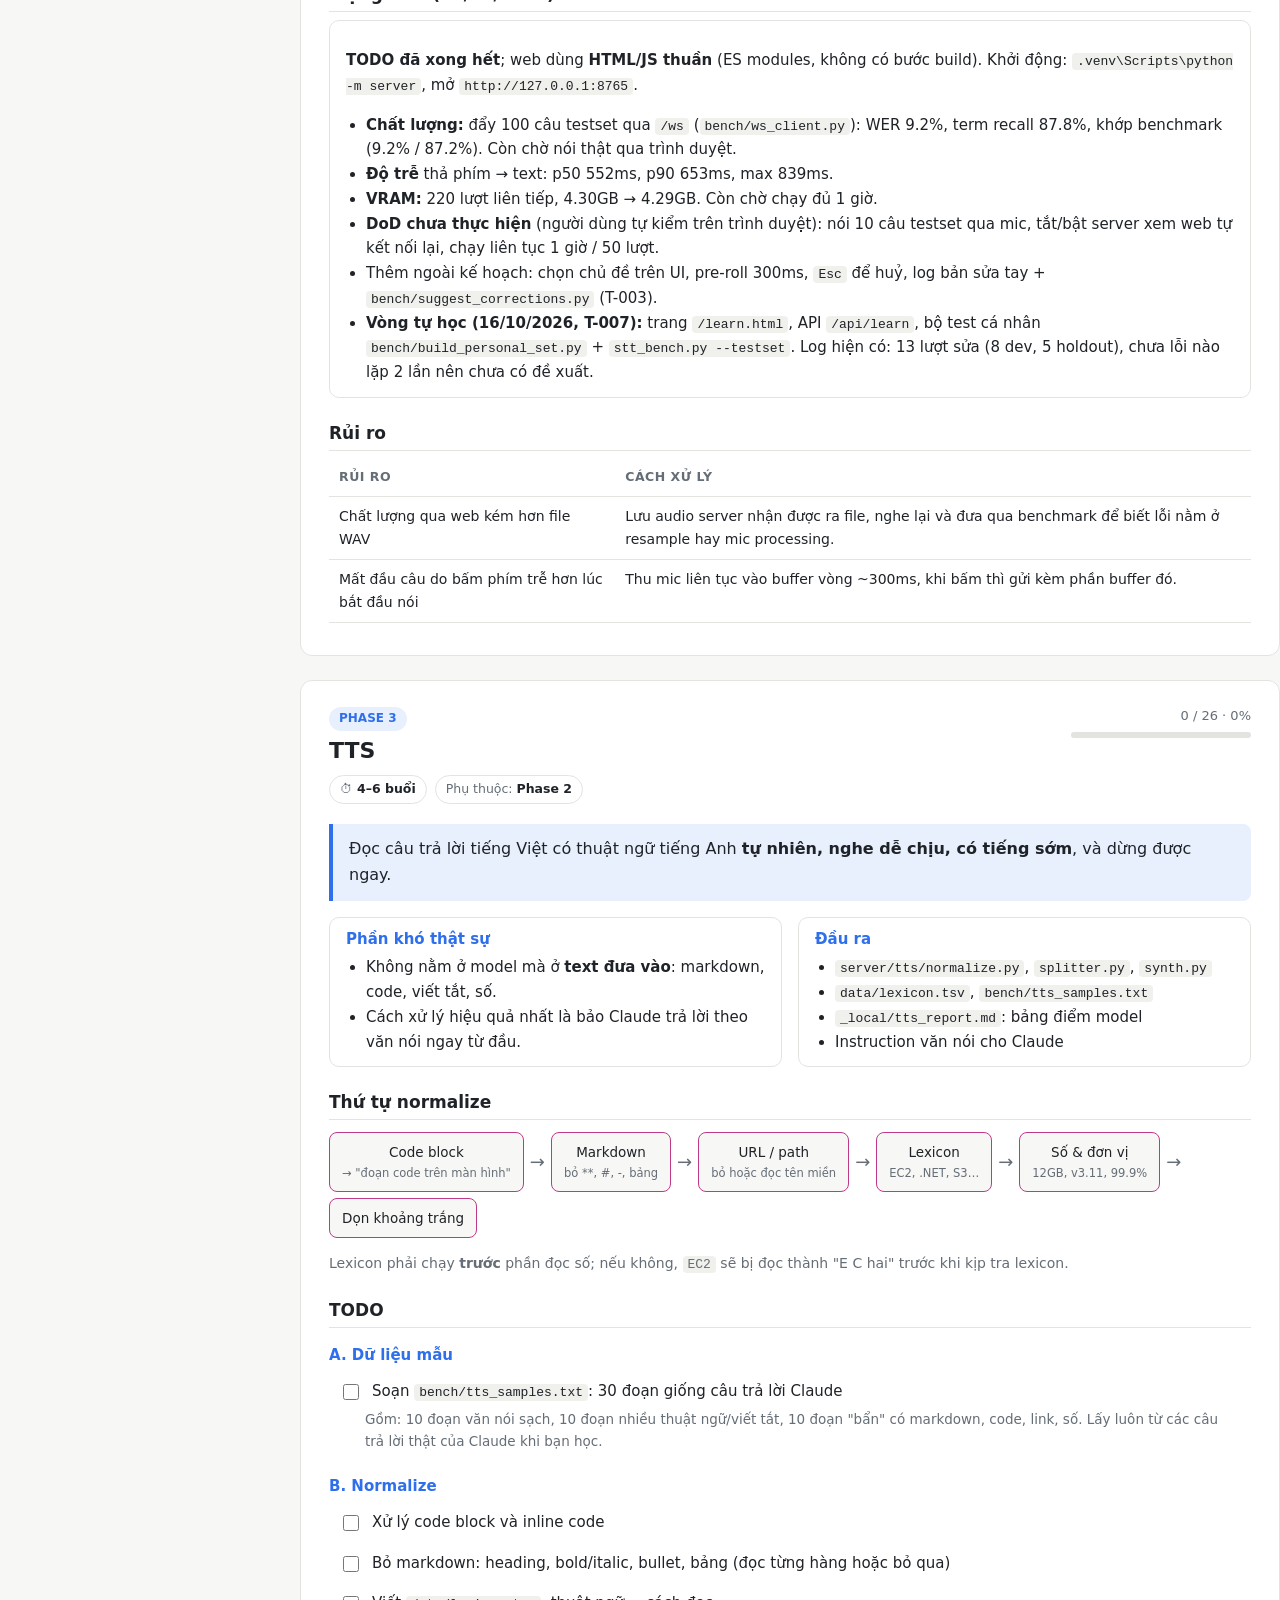
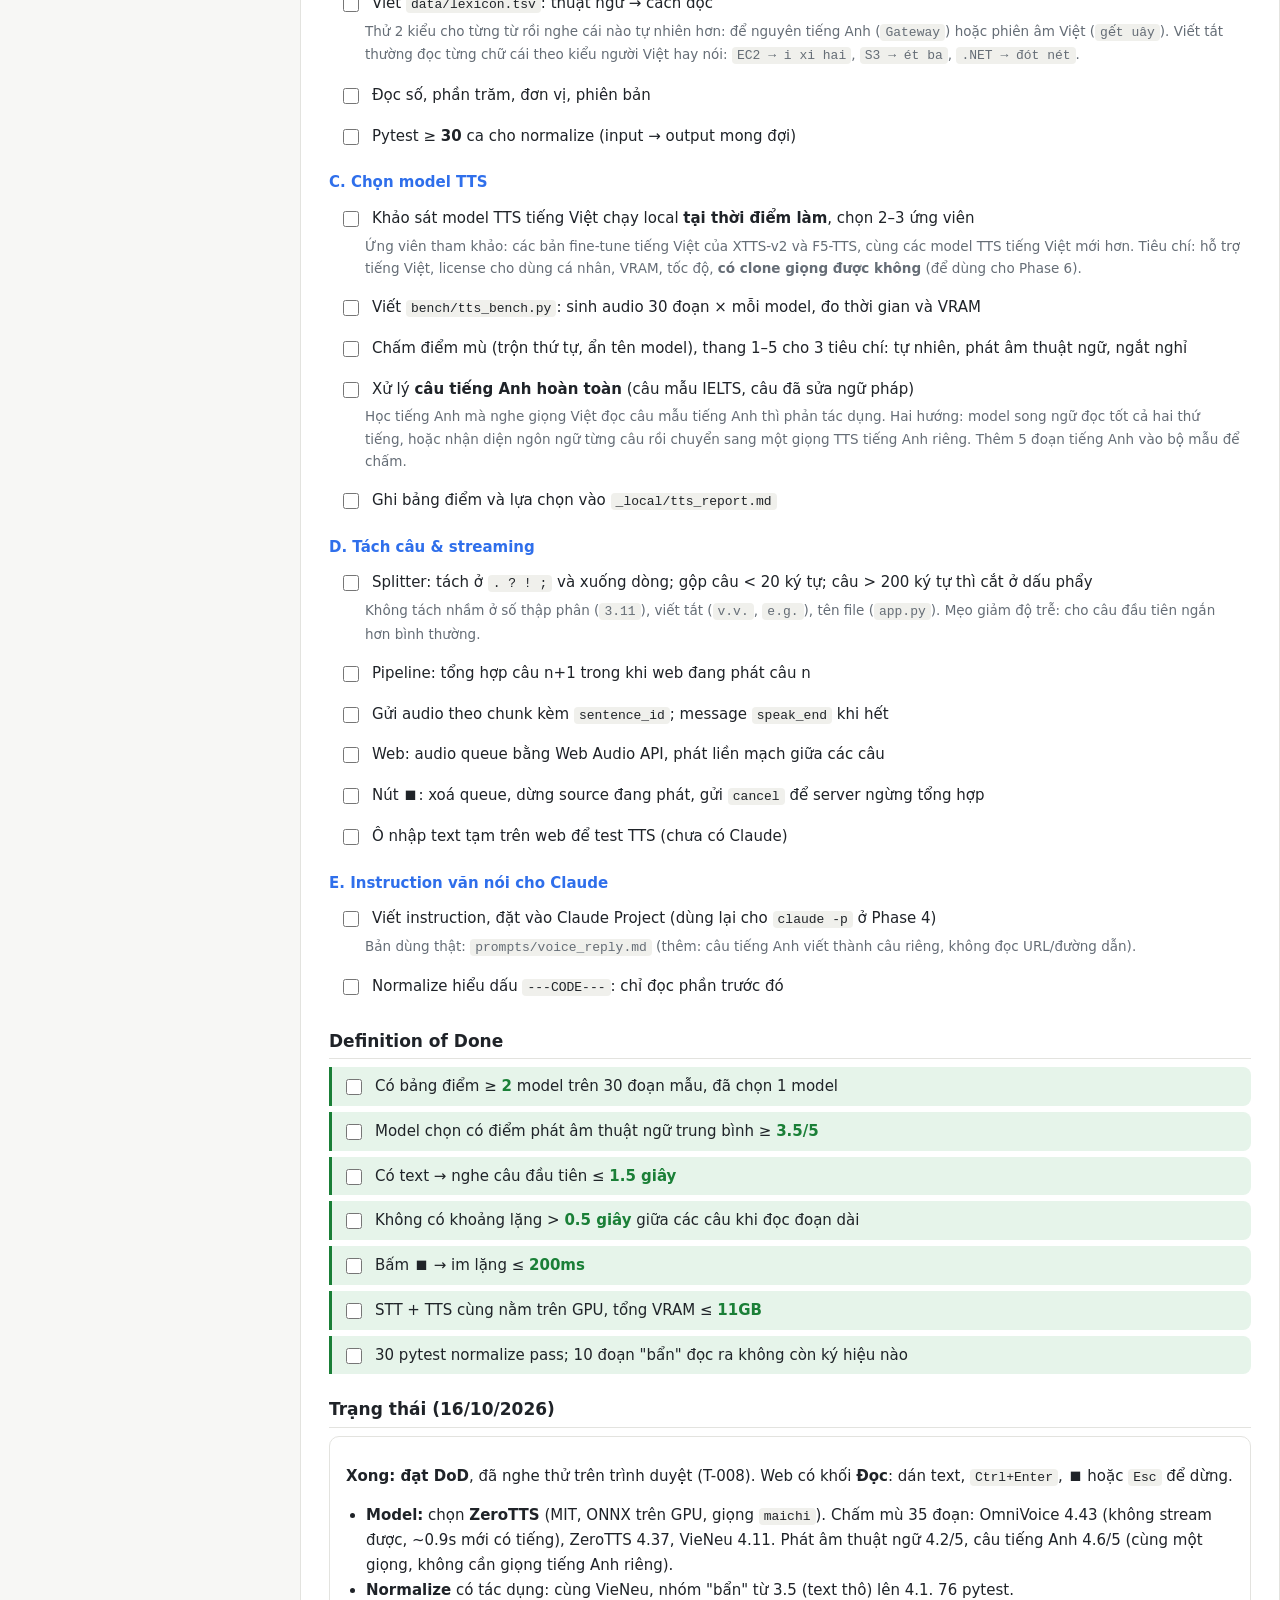
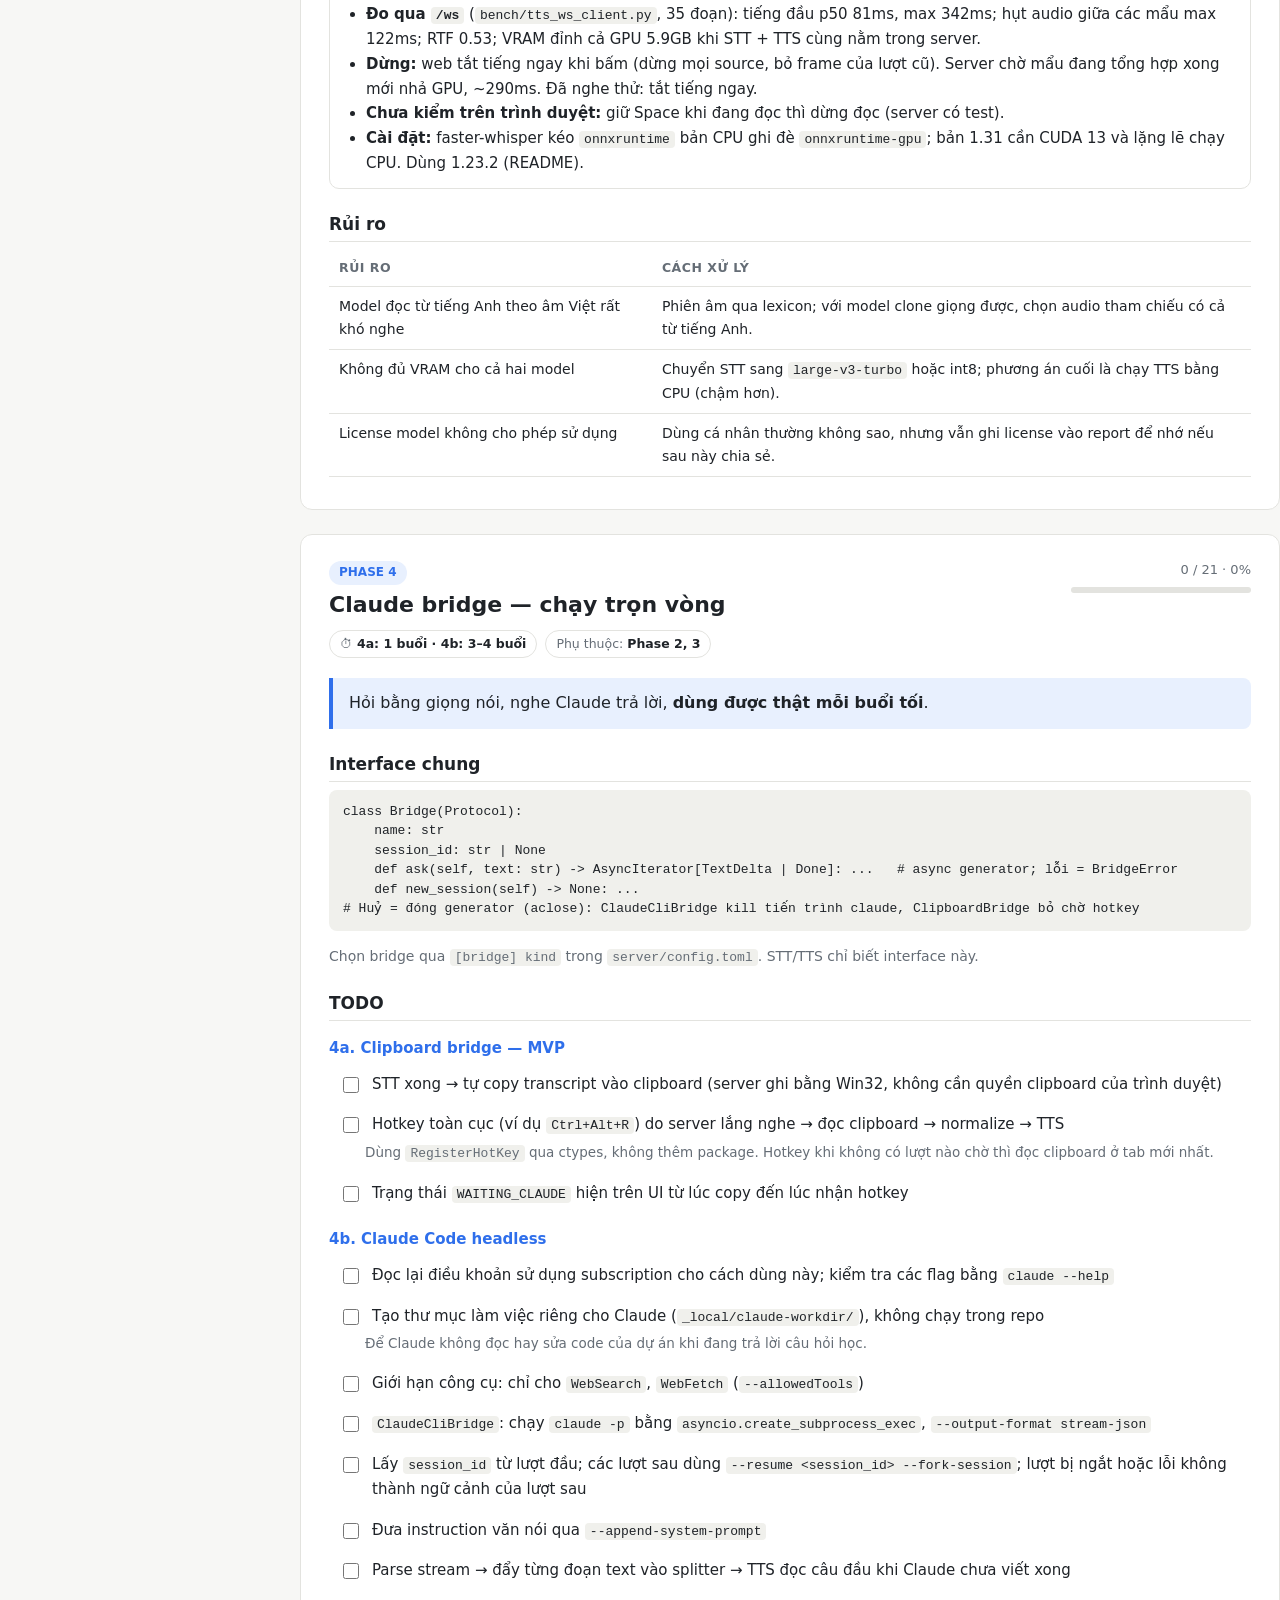
==== commit 1176cbd3: "update TTS models" ====
--- a/docs/plan.html
+++ b/docs/plan.html
@@ -1232,18 +1232,19 @@
 
   <h3>TODO</h3>
   <ul class="tasks">
-    <li><label><input type="checkbox"><span class="t">Interface <code>TtsEngine</code> chung (<code>server/tts/engines/</code>): <code>sample_rate</code>, <code>voices()</code>, <code>stream(text, lang)</code>, khả năng (<code>streaming</code>, <code>native_pause_ms</code>, <code>normalizes_text</code>, <code>voice_clone</code>); registry theo tên, <code>[tts] engine</code> + bảng <code>[tts.zerotts]</code> cho tham số riêng</span></label></li>
-    <li><label><input type="checkbox"><span class="t">TTS worker ngoài tiến trình: <code>python -m server.tts.worker --engine vieneu</code> chạy trong venv của model, stream PCM qua WebSocket/HTTP; <code>RemoteTtsEngine</code> nối tới worker, đổi model = đổi config</span></label></li>
-    <li><label><input type="checkbox"><span class="t"><code>bench/tts_bench.py</code>, <code>tts_consistency.py</code>, <code>tts_render.py</code> dùng chung registry, so mọi model bằng cùng thước đo (độ trễ, giật, độ đều giọng, WER khi Whisper nghe lại)</span></label></li>
-    <li><label><input type="checkbox"><span class="t">Làm tương tự cho STT (<code>SttService</code>) và AI (<code>Bridge</code> đã có interface): config chọn nguồn, test bằng engine giả như hiện nay</span></label></li>
+    <li><label><input type="checkbox" checked><span class="t">Interface <code>TtsEngine</code> chung (<code>server/tts/engines/</code>): <code>sample_rate</code>, <code>voices()</code>, <code>stream(text, lang)</code>, khả năng (<code>streaming</code>, <code>native_pause_ms</code>, <code>normalizes_text</code>, <code>voice_clone</code>); registry theo tên, <code>[tts] engine</code> + bảng <code>[tts.zerotts]</code> cho tham số riêng. Xong 17/11/2026: <code>server/tts/engines/</code> (zerotts, vieneu, omnivoice, hoặc thẳng <code>module:Lớp</code>), <code>TtsService</code> bù phần lặng sẵn chênh với ZeroTTS (<code>REF_NATIVE_PAUSE_MS</code> 180) để khoảng nghỉ nghe được không đổi</span></label></li>
+    <li><label><input type="checkbox" checked><span class="t">TTS worker ngoài tiến trình: <code>python -m server.tts.worker --engine vieneu</code> chạy trong venv của model, stream PCM qua WebSocket/HTTP; <code>RemoteTtsEngine</code> nối tới worker, đổi model = đổi config. Xong: HTTP thư viện chuẩn (frame float32, đóng kết nối = huỷ), bảng có <code>python</code> thì server tự chạy worker cùng priority và tắt theo (stdin đóng), có <code>url</code> thì nối worker chạy tay. Thử ZeroTTS CPU qua worker: tiếng đầu p50 184ms, chạy trong tiến trình 198ms, worker không làm chậm thêm</span></label></li>
+    <li><label><input type="checkbox" checked><span class="t"><code>bench/tts_bench.py</code>, <code>tts_consistency.py</code>, <code>tts_render.py</code> dùng chung registry, so mọi model bằng cùng thước đo (độ trễ, giật, độ đều giọng, WER khi Whisper nghe lại). Xong phần dùng chung: bỏ 3 adapter, chung cờ <code>--model/--opt/--inproc</code>, tham số lấy từ <code>[tts.&lt;model&gt;]</code>, đo thêm lặng đầu + cuối câu (ZeroTTS 168ms, khớp số 180 đang giả định); <code>tts_consistency</code> gộp kết quả nhiều engine vào một bảng. Còn: WER khi Whisper nghe lại cho mọi engine</span></label></li>
+    <li><label><input type="checkbox" checked><span class="t">Làm tương tự cho STT (<code>SttService</code>) và AI (<code>Bridge</code> đã có interface): config chọn nguồn, test bằng engine giả như hiện nay. Xong: <code>[stt] engine</code> (<code>server/stt/engines.py</code>, whisper dùng khoá phẳng cũ, engine khác bảng <code>[stt.&lt;tên&gt;]</code>), <code>[bridge] kind</code> nhận thêm <code>module:Lớp</code></span></label></li>
+    <li><label><input type="checkbox" checked><span class="t">Đổi model TTS trên web (18/11/2026): tab Cài đặt (icon bánh răng) liệt kê các bảng <code>[tts.&lt;tên&gt;]</code> (venv chưa cài thì không cho chọn); bấm model khác → hộp xác nhận → lớp chờ có thanh tiến trình theo bước (dừng câu đang đọc, tắt model cũ để trả VRAM, nạp model mới, đọc thử), chặn thao tác ở mọi tab tới khi xong. Nạp lỗi thì nạp lại model cũ. Lựa chọn lưu <code>_local/settings.json</code> (<code>[server] settings_file</code>), ghi đè <code>[tts] engine</code> ở lần khởi động sau. Chọn model Claude cũng chuyển sang tab này. <code>server/tts_switch.py</code>, message <code>tts_switch</code>, test <code>tests/test_tts_switch.py</code></span></label></li>
     <li><label><input type="checkbox"><span class="t">Tách <code>app.py</code>: lớp WebSocket/protocol, lớp điều phối lượt nói, các tính năng (rảnh tay, giao việc, học bài) gọi qua interface</span></label></li>
-    <li><label><input type="checkbox"><span class="t">Thử VieNeu v3 Turbo và OmniVoice trên luồng thật, chọn theo số đo</span></label></li>
+    <li><label><input type="checkbox"><span class="t">Thử VieNeu v3 Turbo và OmniVoice trên luồng thật, chọn theo số đo. Đo trên GPU qua worker 18/11/2026 (35 đoạn): VieNeu RTF 0.51, tiếng đầu p50 153ms / max 270ms, VRAM 1.6GB, nạp 14s, lặng sẵn 227ms; OmniVoice (16 bước, không stream) RTF 0.27, tiếng đầu p50 930ms / max 1.3s, VRAM 4GB, nạp 13s (có <code>ref_text</code> thì không phải chạy Whisper nhận dạng file mẫu, trước là 78s), lặng sẵn 386ms; ZeroTTS GPU tiếng đầu 82ms. <code>native_pause_ms</code> thay bằng số đo. Sửa worker treo khi server tự chạy: luồng đọc stdin (<code>--parent-pipe</code>) chặn mọi thao tác trên handle đó ở Windows, VieNeu chạm stdin lúc nạp nên treo; giờ chỉ đọc stdin sau khi nạp xong. Còn: nghe so giọng, đo độ đều giọng (<code>tts_consistency.py</code>) và WER khi Whisper nghe lại, chọn model</span></label></li>
   </ul>
 
   <h3>Definition of Done</h3>
   <ul class="tasks dod">
     <li><label><input type="checkbox"><span class="t">Đổi TTS giữa ZeroTTS và ít nhất một model khác chỉ bằng <code>server/config.toml</code>, không sửa code</span></label></li>
-    <li><label><input type="checkbox"><span class="t">Model ở venv riêng chạy được qua worker, tiếng đầu vẫn ≤ <span class="metric">1.5s</span></span></label></li>
+    <li><label><input type="checkbox" checked><span class="t">Model ở venv riêng chạy được qua worker, tiếng đầu vẫn ≤ <span class="metric">1.5s</span>. Xong 18/11/2026: VieNeu tiếng đầu p50 153ms, OmniVoice 930ms (max 1.3s)</span></label></li>
     <li><label><input type="checkbox"><span class="t">Toàn bộ test hiện có vẫn qua; bench TTS không còn adapter chép riêng</span></label></li>
   </ul>
 </section>
